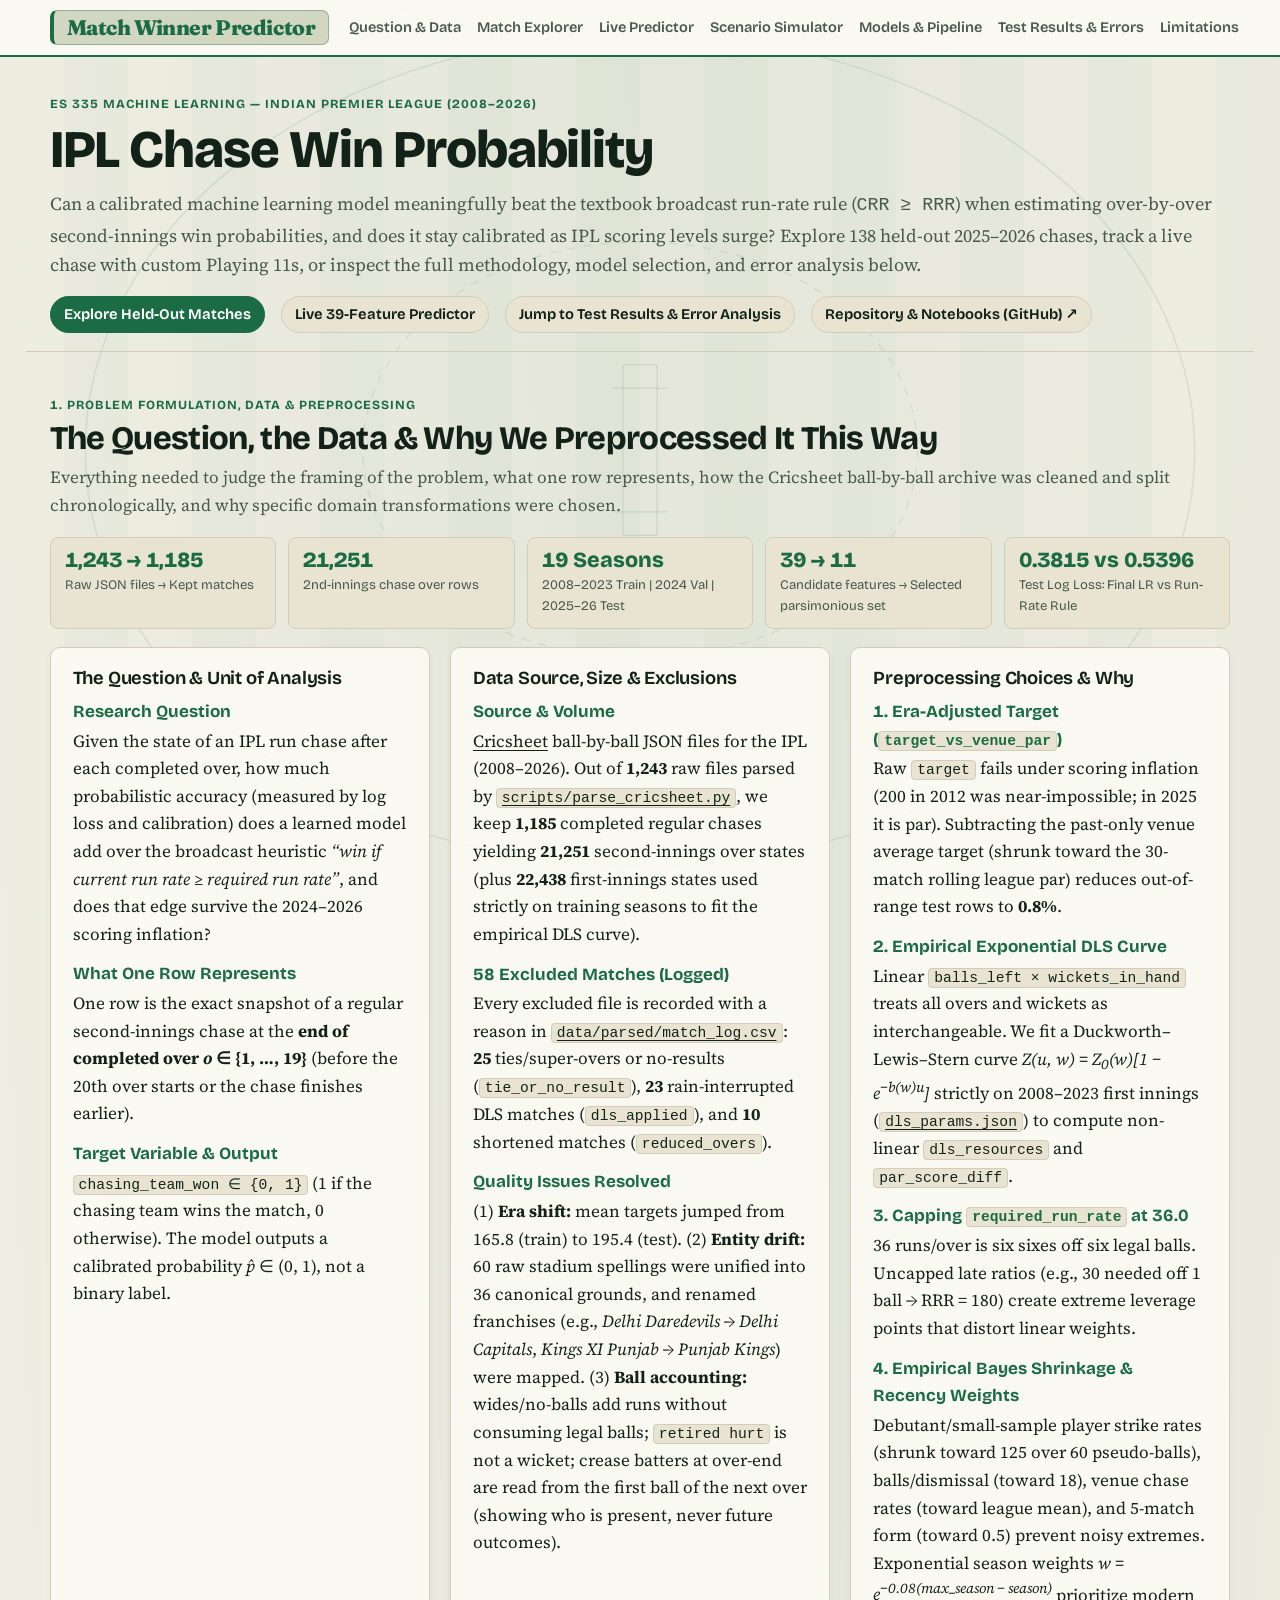
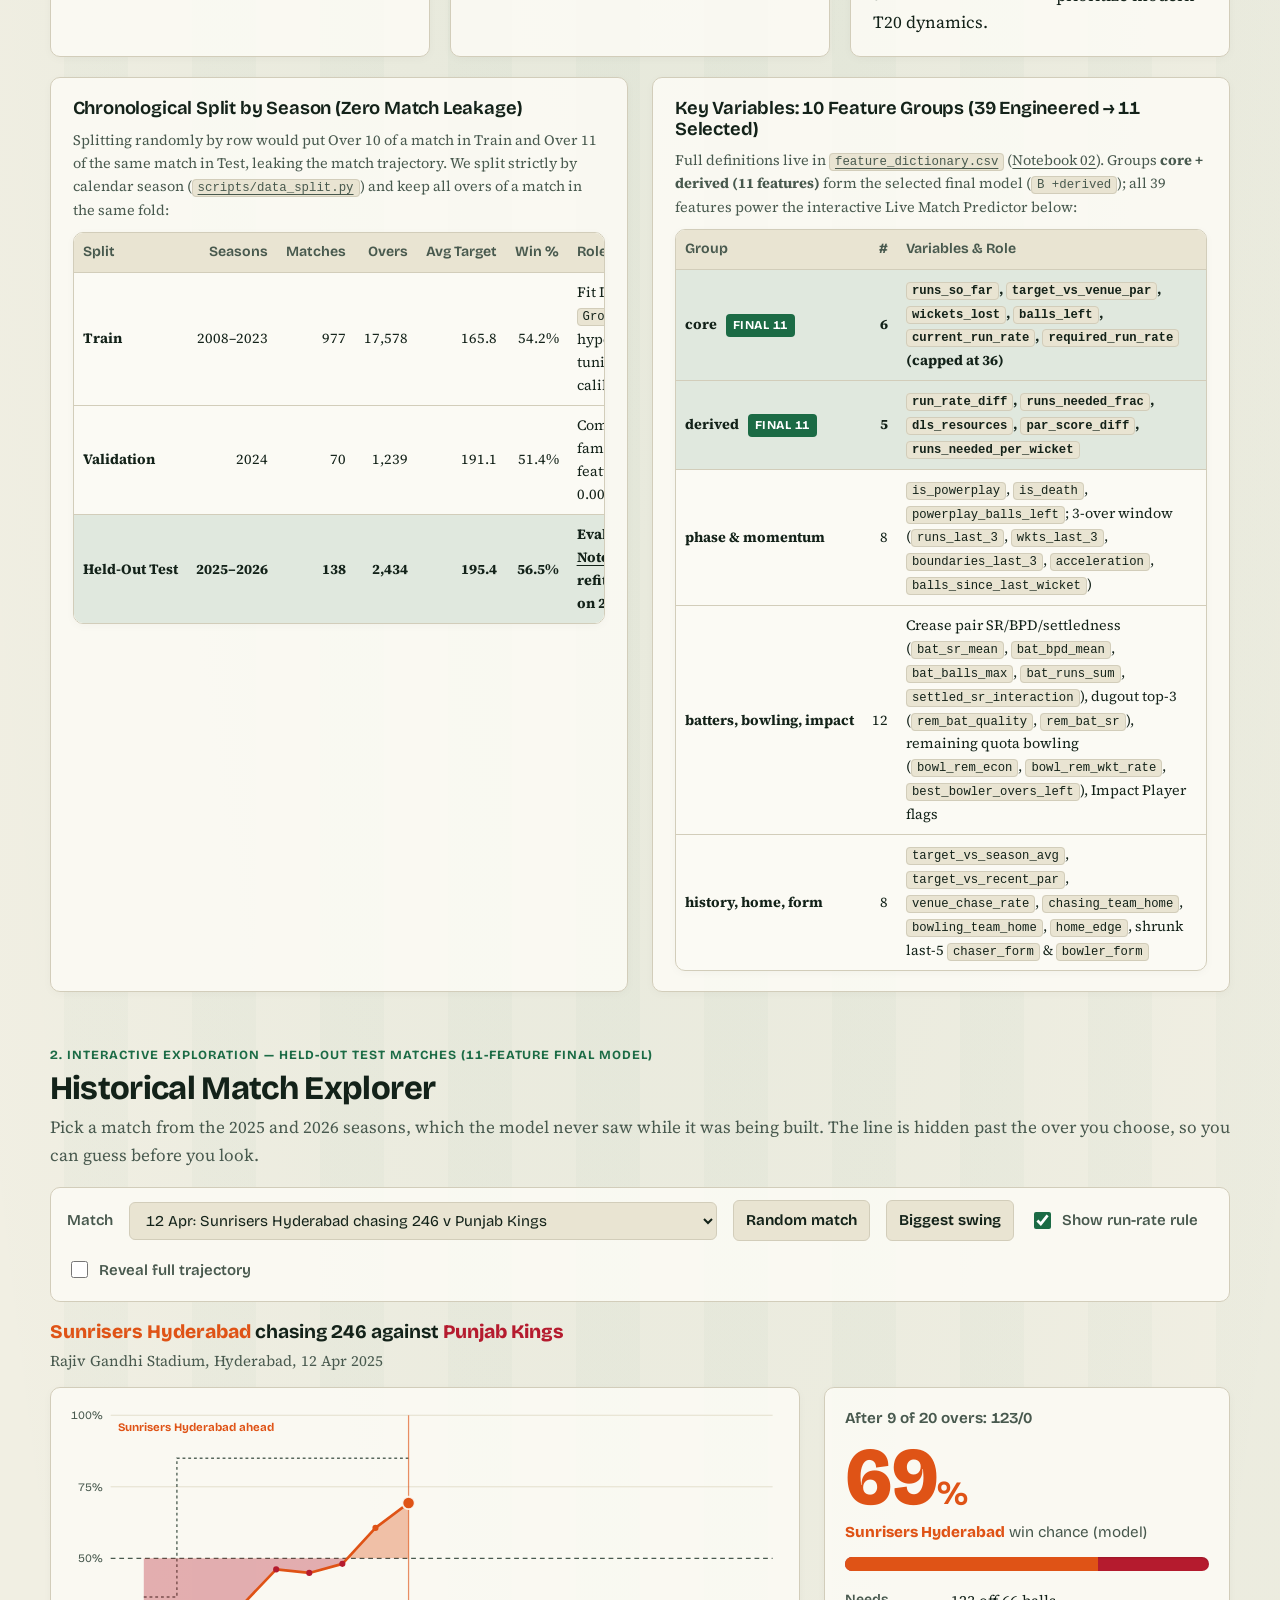
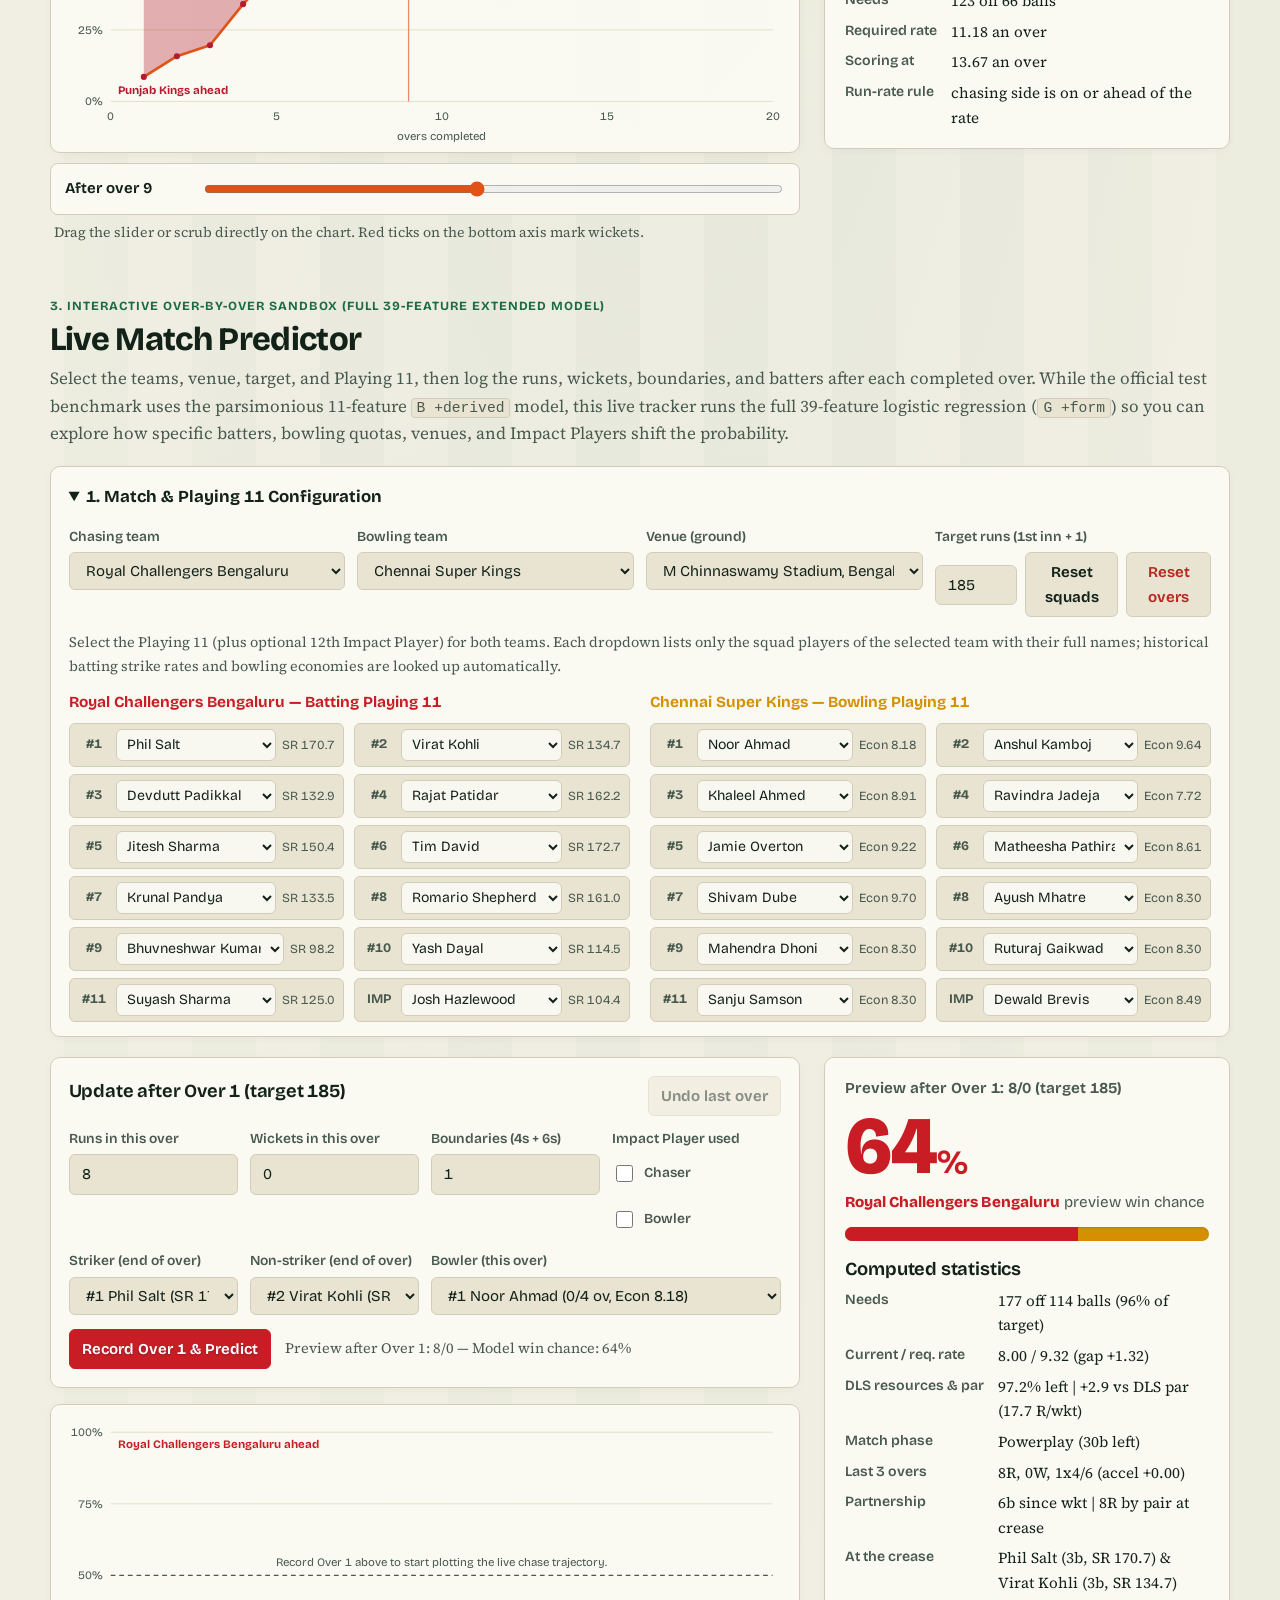
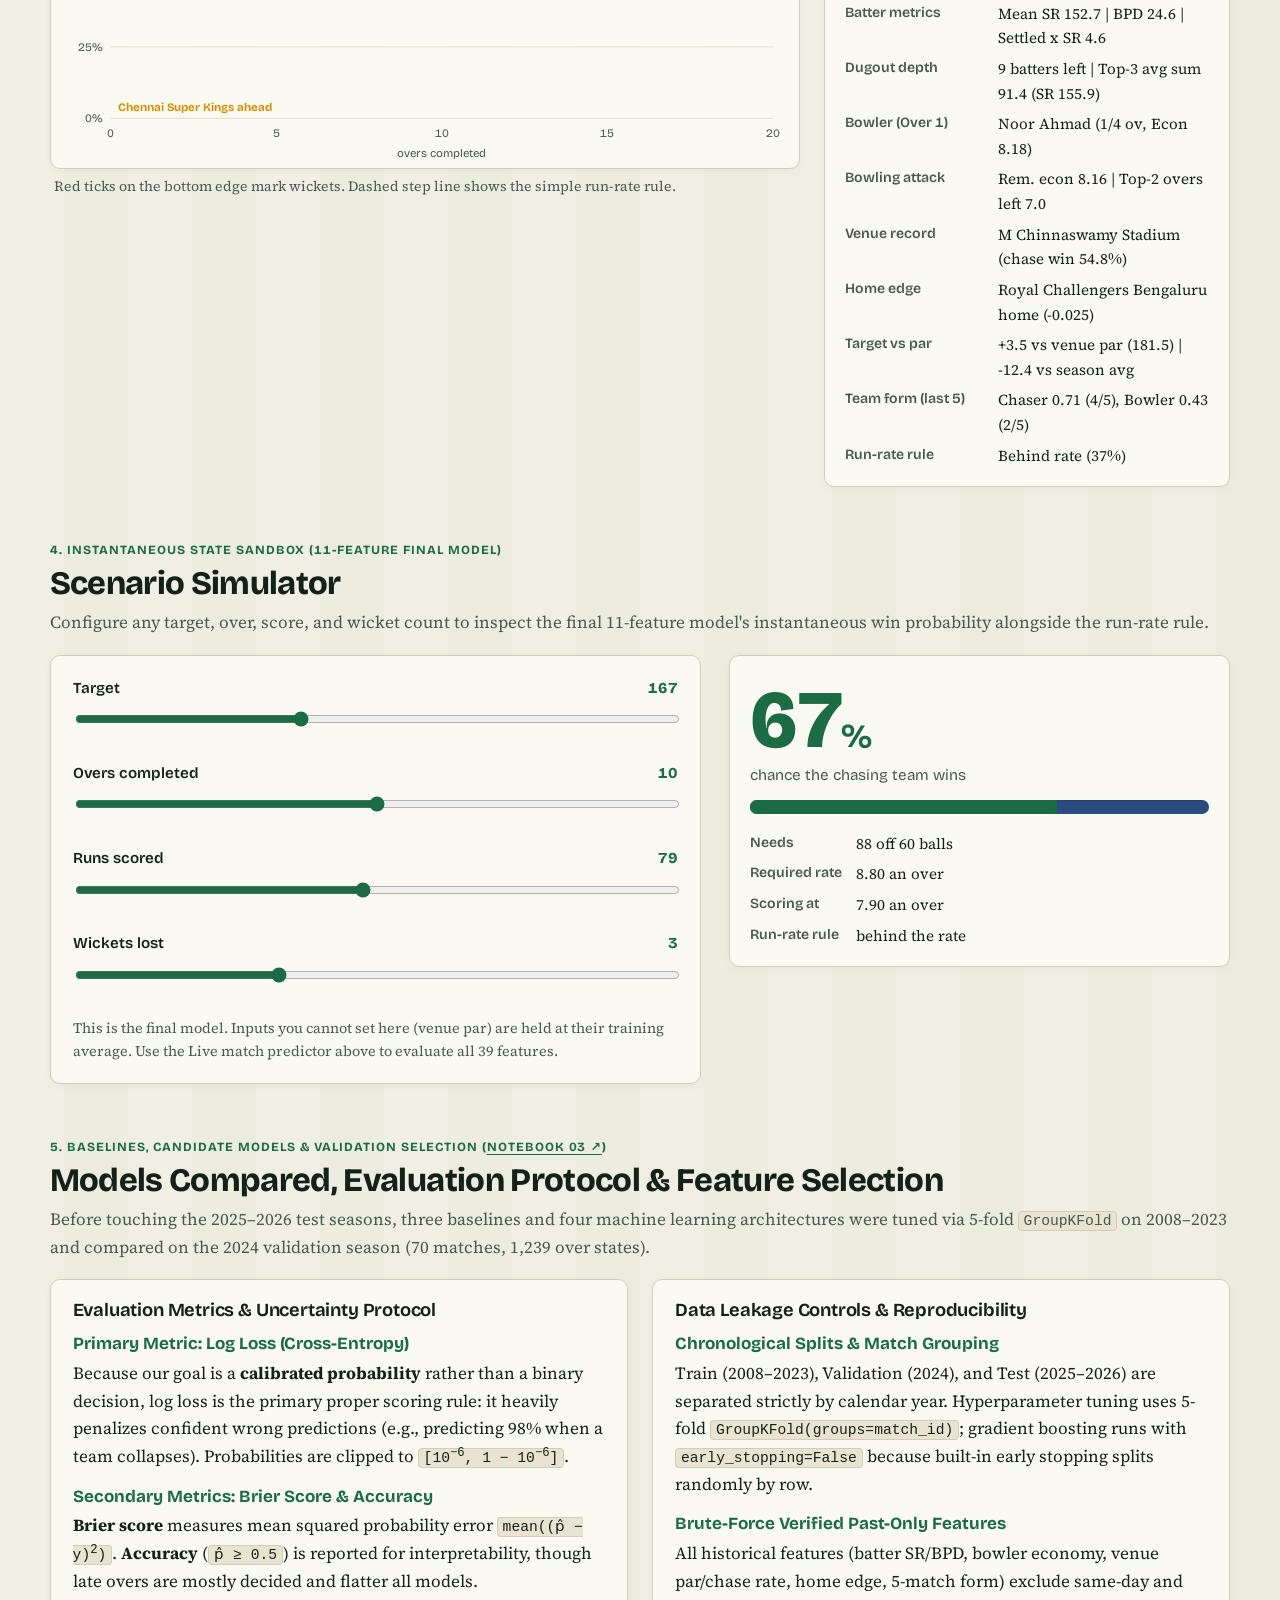
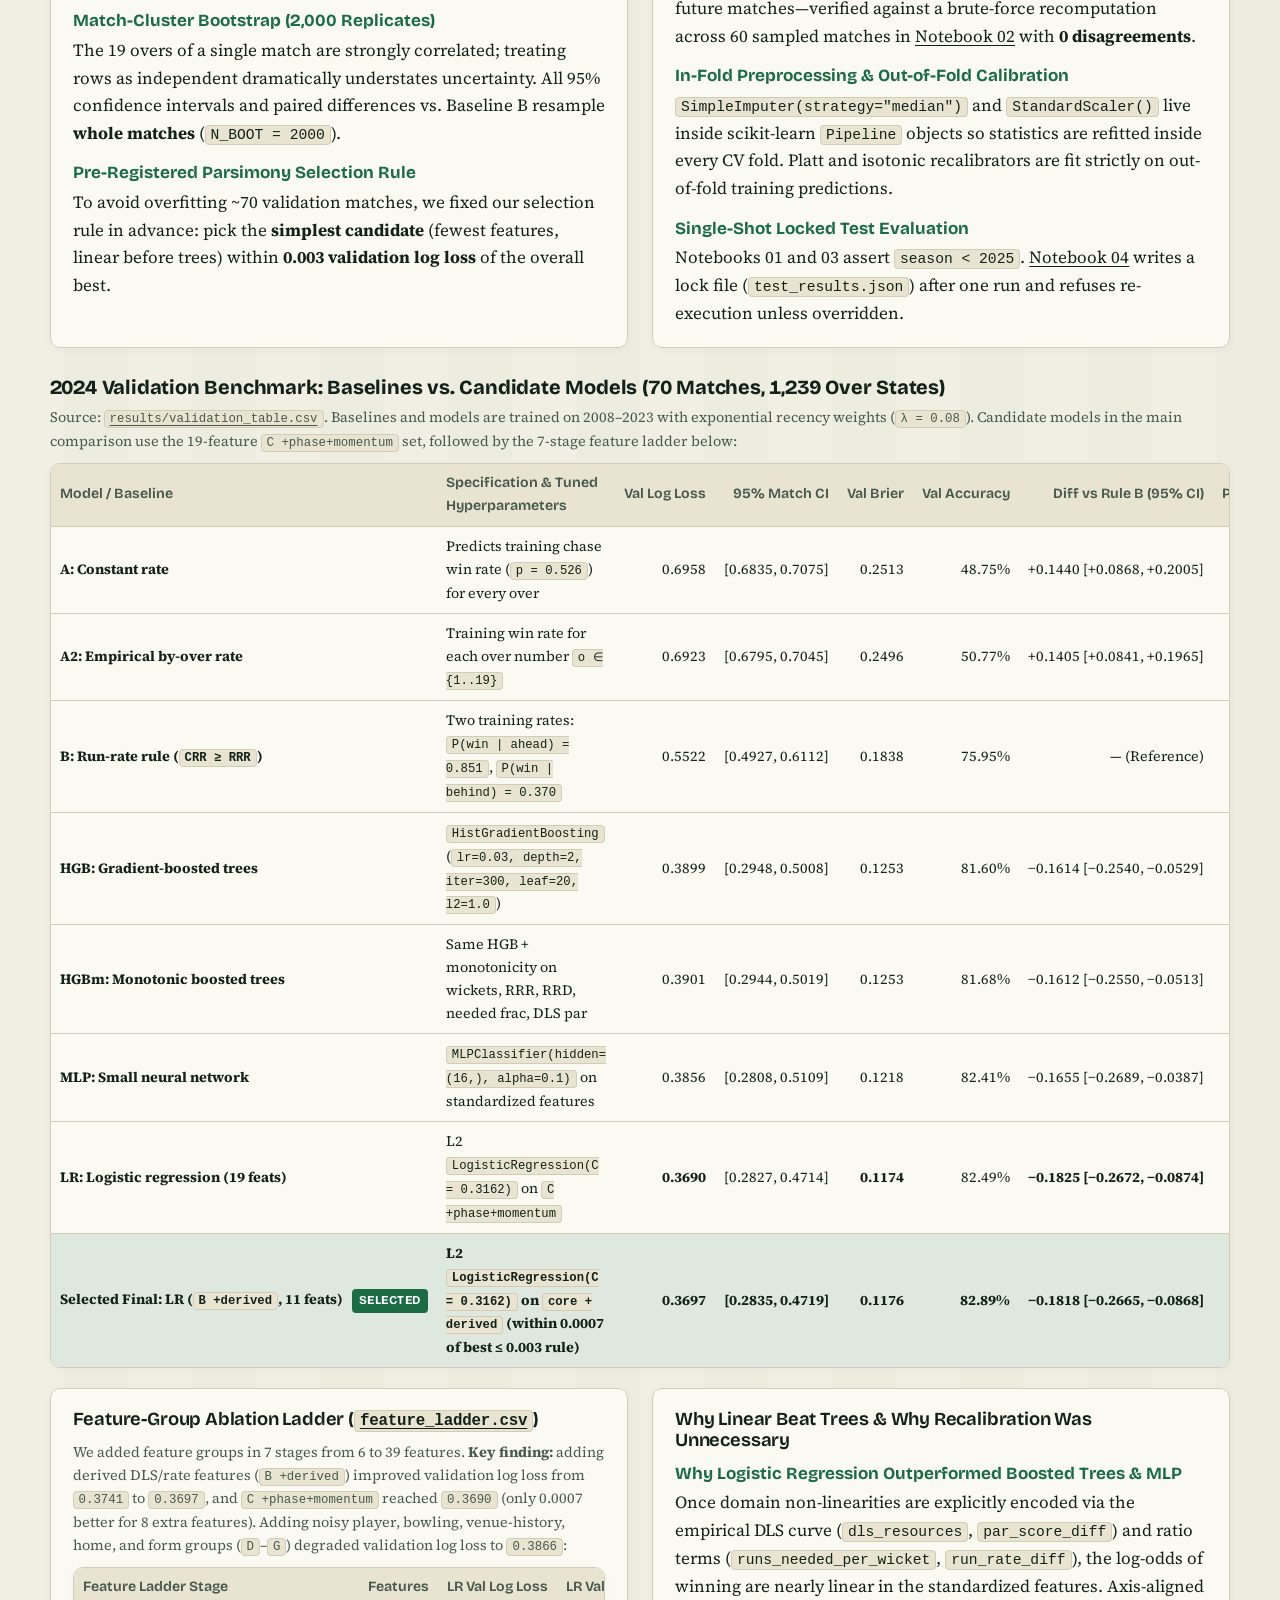
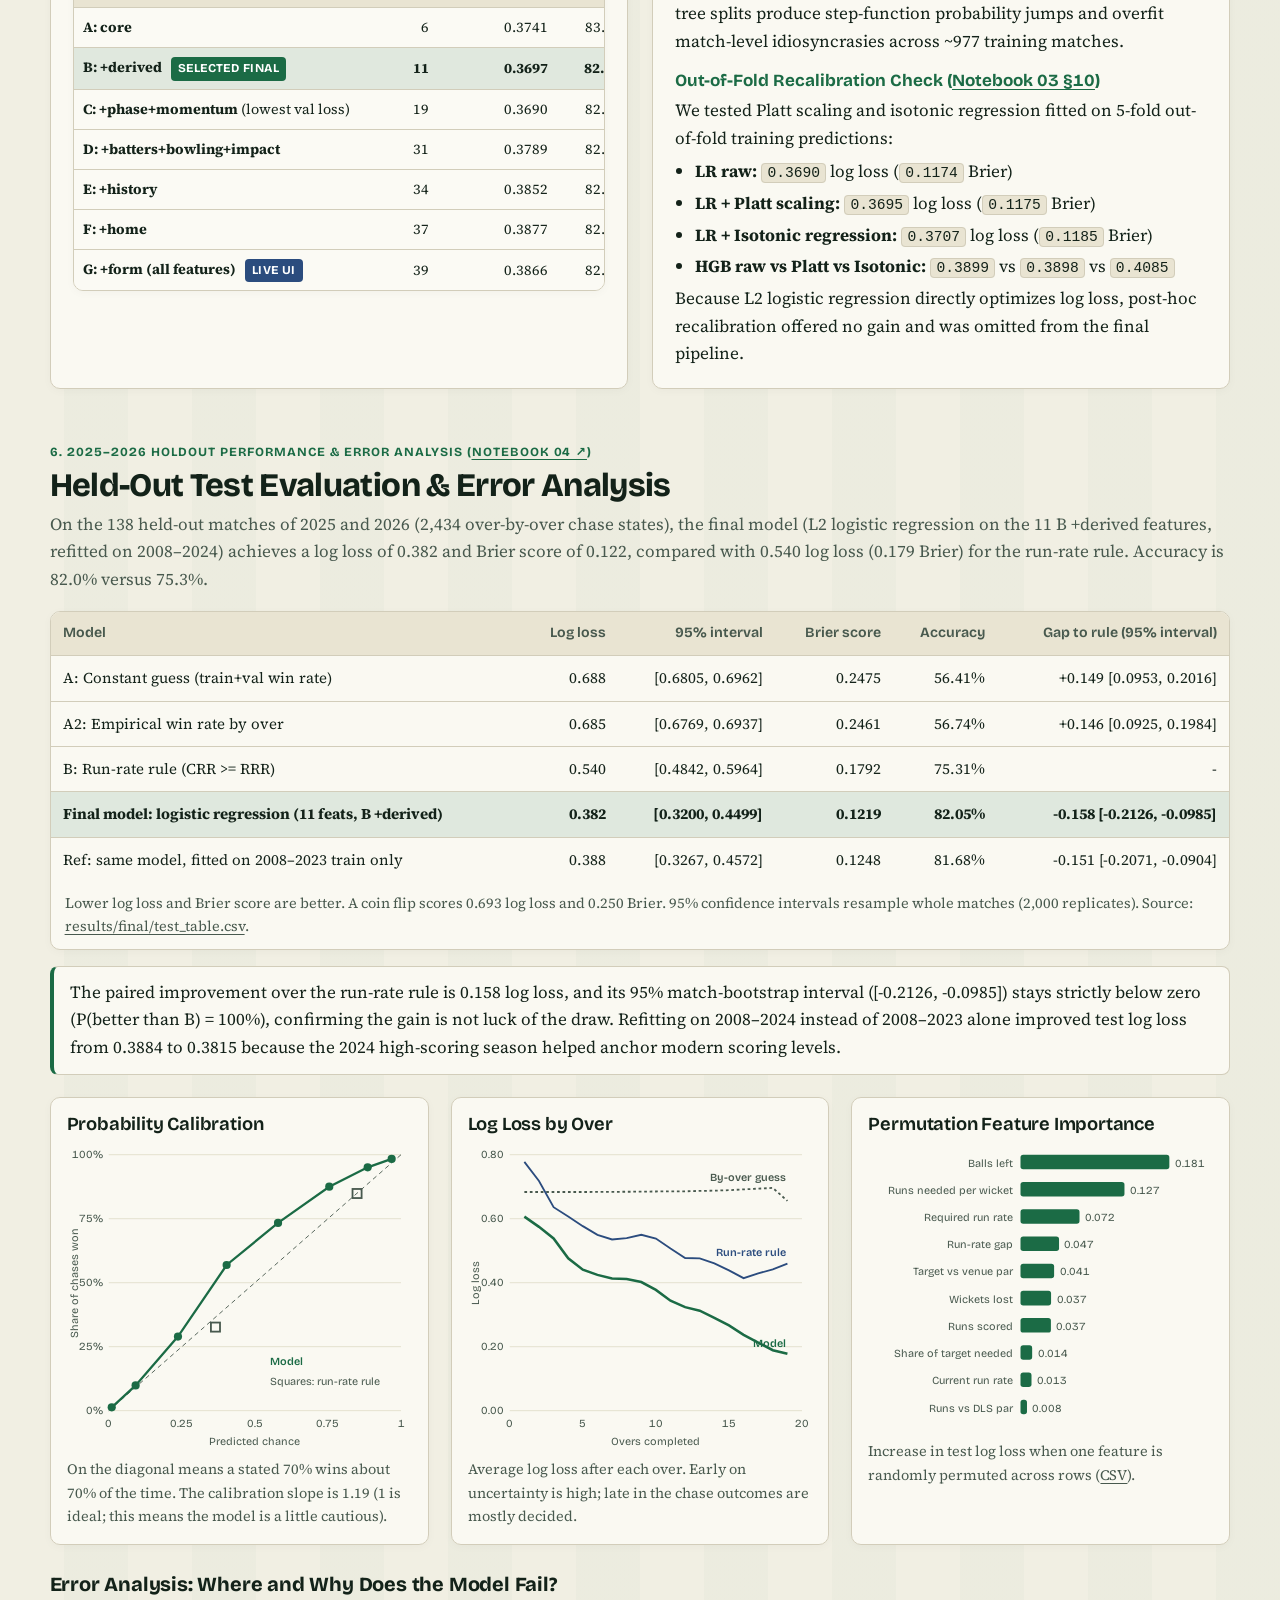
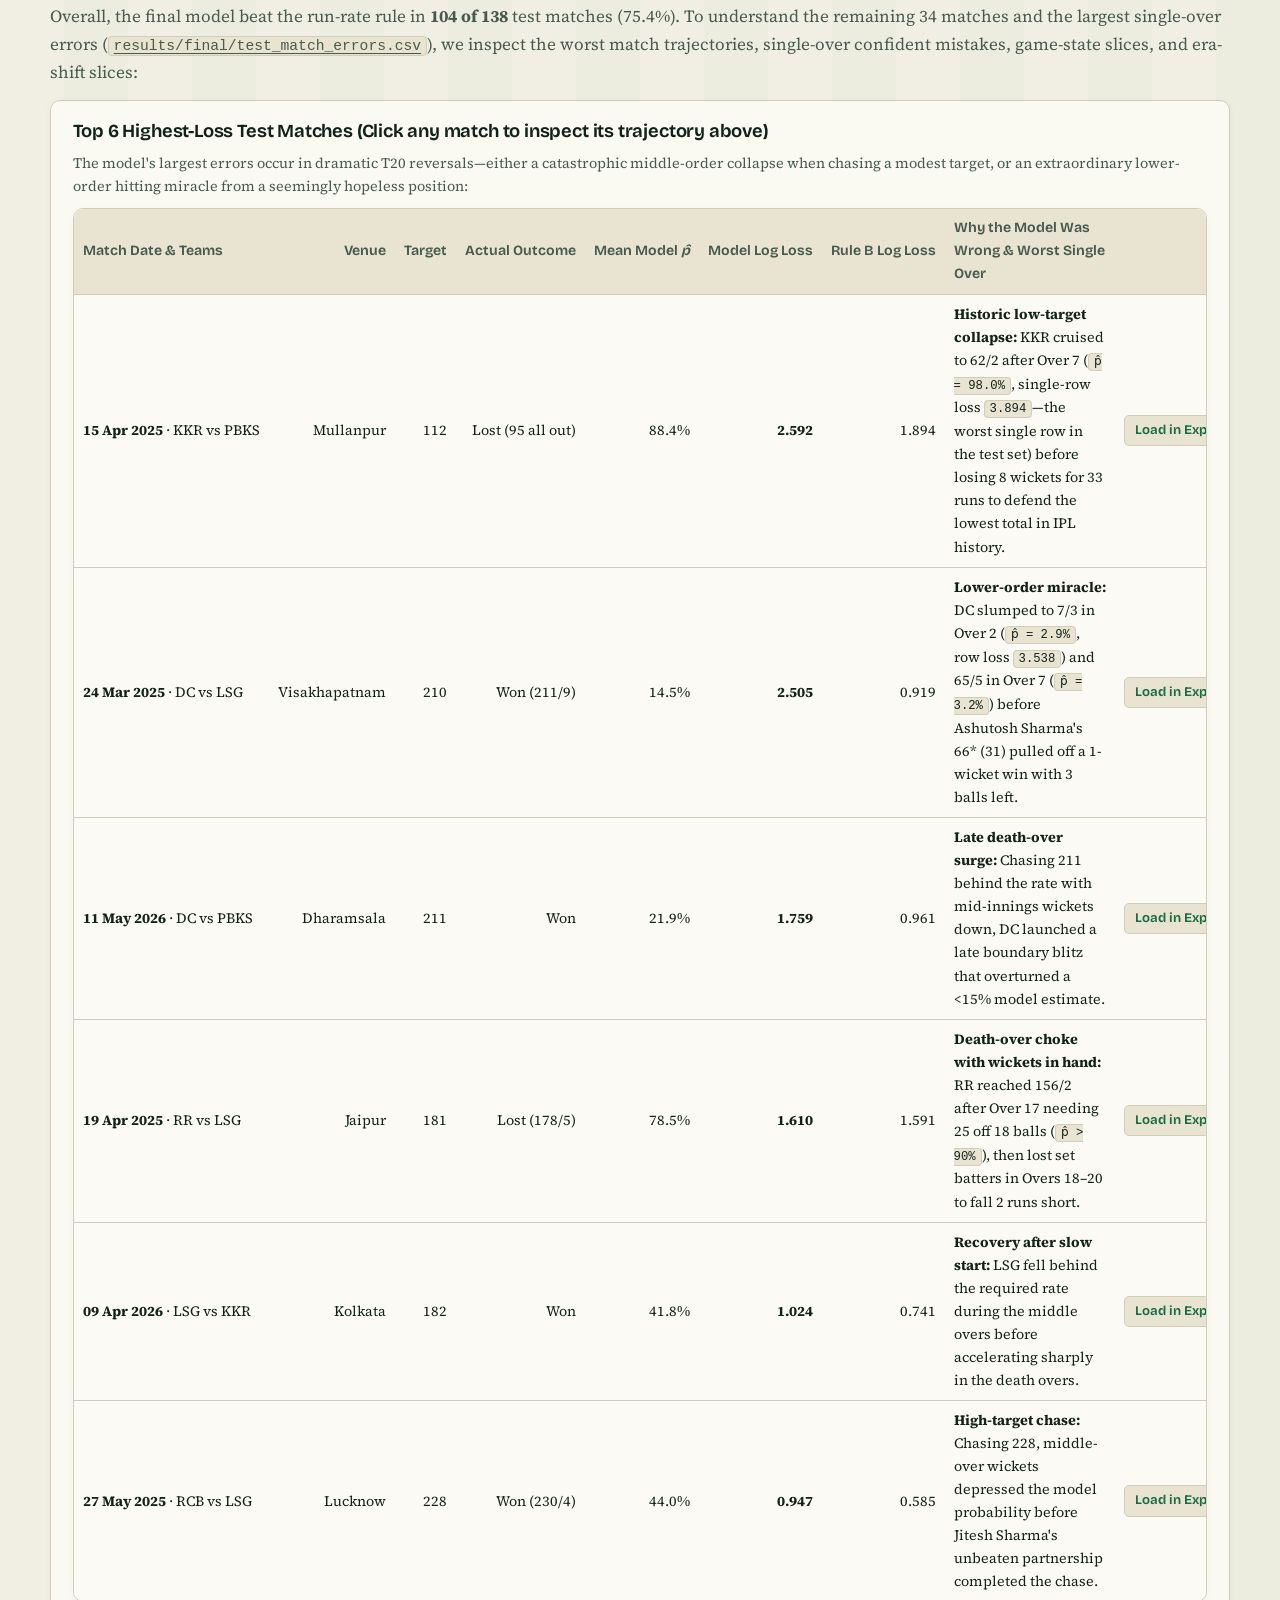
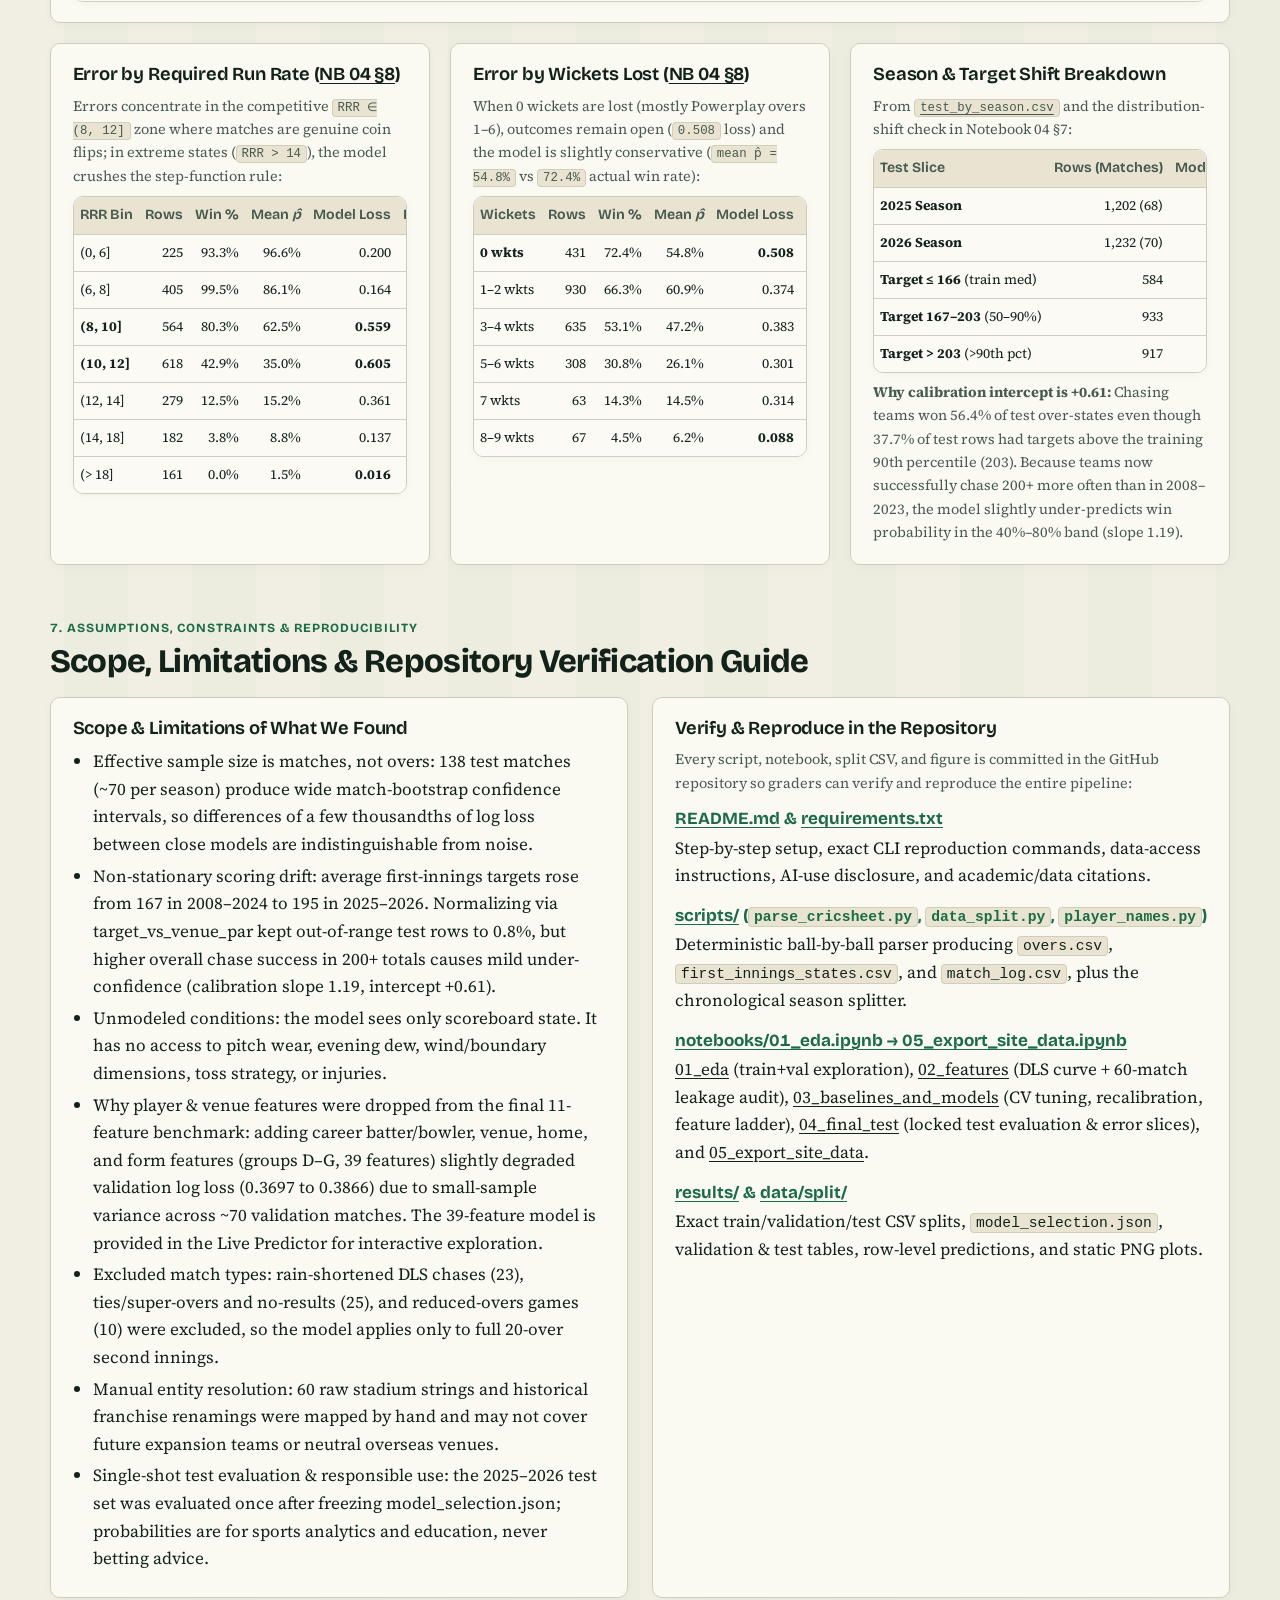
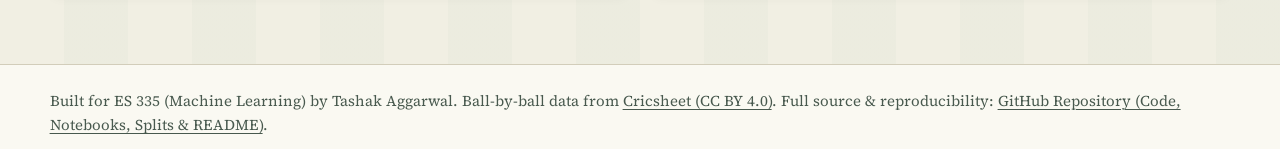
==== index.html @ ca99ac22 "updated site" ====
<!doctype html>
<html lang="en">
<head>
<meta charset="utf-8">
<meta name="viewport" content="width=device-width, initial-scale=1">
<title>IPL Chase Win Probability — Match Winner Predictor</title>
<meta name="description" content="Calibrated over-by-over second-innings win probability model for the Indian Premier League (2008–2026). Full problem formulation, data & preprocessing, model comparison, interactive explorers, test evaluation, and error analysis.">
<link rel="preconnect" href="https://fonts.googleapis.com">
<link rel="preconnect" href="https://fonts.gstatic.com" crossorigin>
<link href="https://fonts.googleapis.com/css2?family=Bricolage+Grotesque:opsz,wght@12..96,500;12..96,650;12..96,700;12..96,800&family=Fraunces:opsz,wght@9..144,700;9..144,800&family=Source+Serif+4:ital,opsz,wght@0,8..60,400;0,8..60,600;1,8..60,400&display=swap" rel="stylesheet">
<link rel="stylesheet" href="site/style.css">
</head>
<body>

<header class="bar">
  <div class="wrap">
    <div class="brand">
      <b>Match Winner Predictor</b>
    </div>
    <nav aria-label="Sections">
      <a href="#overview">Question &amp; Data</a>
      <a href="#explorer">Match Explorer</a>
      <a href="#live">Live Predictor</a>
      <a href="#whatif">Scenario Simulator</a>
      <a href="#method">Models &amp; Pipeline</a>
      <a href="#results">Test Results &amp; Errors</a>
      <a href="#limits">Limitations</a>
      <a href="https://github.com/tashakaggarwal/es335-2026" target="_blank" rel="noopener" class="icon-btn" title="View GitHub Repository" aria-label="View GitHub Repository">
        <svg viewBox="0 0 24 24" width="16" height="16" fill="currentColor" aria-hidden="true">
          <path d="M12 0.297c-6.63 0-12 5.373-12 12 0 5.303 3.438 9.8 8.205 11.385 0.6 0.113 0.82-0.258 0.82-0.577 0-0.285-0.01-1.04-0.015-2.04-3.338 0.724-4.042-1.61-4.042-1.61-0.546-1.385-1.335-1.755-1.335-1.755-1.087-0.744 0.084-0.729 0.084-0.729 1.205 0.084 1.838 1.236 1.838 1.236 1.07 1.835 2.809 1.305 3.495 0.998 0.108-0.776 0.417-1.305 0.76-1.605-2.665-0.3-5.466-1.332-5.466-5.93 0-1.31 0.465-2.38 1.235-3.22-0.135-0.303-0.54-1.523 0.105-3.176 0 0 1.005-0.322 3.3 1.23 0.96-0.267 1.98-0.399 3-0.405 1.02 0.006 2.04 0.138 3 0.405 2.28-1.552 3.285-1.23 3.285-1.23 0.645 1.653 0.24 2.873 0.12 3.176 0.765 0.84 1.23 1.91 1.23 3.22 0 4.61-2.805 5.625-5.475 5.92 0.42 0.36 0.81 1.096 0.81 2.22 0 1.606-0.015 2.896-0.015 3.286 0 0.315 0.21 0.69 0.825 0.57C20.565 22.092 24 17.592 24 12.297c0-6.627-5.373-12-12-12"/>
        </svg>
      </a>
      <button type="button" id="theme-toggle" class="theme-btn" title="Toggle Day / Night match theme" aria-label="Toggle Day / Night match theme">
        <svg class="icon-sun" viewBox="0 0 24 24" width="15" height="15" fill="none" stroke="currentColor" stroke-width="2" stroke-linecap="round" stroke-linejoin="round" aria-hidden="true">
          <circle cx="12" cy="12" r="4"></circle>
          <line x1="12" y1="2" x2="12" y2="5"></line>
          <line x1="12" y1="19" x2="12" y2="22"></line>
          <line x1="4.93" y1="4.93" x2="7.05" y2="7.05"></line>
          <line x1="16.95" y1="16.95" x2="19.07" y2="19.07"></line>
          <line x1="2" y1="12" x2="5" y2="12"></line>
          <line x1="19" y1="12" x2="22" y2="12"></line>
          <line x1="4.93" y1="19.07" x2="7.05" y2="16.95"></line>
          <line x1="16.95" y1="7.05" x2="19.07" y2="4.93"></line>
        </svg>
        <svg class="icon-moon" viewBox="0 0 24 24" width="15" height="15" fill="none" stroke="currentColor" stroke-width="2" stroke-linecap="round" stroke-linejoin="round" aria-hidden="true">
          <path d="M21 12.79A9 9 0 1 1 11.21 3 7 7 0 0 0 21 12.79z"></path>
        </svg>
      </button>
    </nav>
  </div>
</header>

<main>
<div class="wrap hero">
  <span class="kicker">ES 335 Machine Learning — Indian Premier League (2008–2026)</span>
  <h1>IPL Chase Win Probability</h1>
  <p class="lede" id="lede">Can a calibrated machine learning model meaningfully beat the textbook broadcast run-rate rule (<code>CRR &ge; RRR</code>) when estimating over-by-over second-innings win probabilities, and does it stay calibrated as IPL scoring levels surge? Explore 138 held-out 2025–2026 chases, track a live chase with custom Playing 11s, or inspect the full methodology, model selection, and error analysis below.</p>
  <div class="hero-links">
    <a class="pill-link primary-pill" href="#explorer">Explore Held-Out Matches</a>
    <a class="pill-link" href="#live">Live 39-Feature Predictor</a>
    <a class="pill-link" href="#results">Jump to Test Results &amp; Error Analysis</a>
    <a class="pill-link" href="https://github.com/tashakaggarwal/es335-2026" target="_blank" rel="noopener">Repository &amp; Notebooks (GitHub) ↗</a>
  </div>
</div>

<!-- ==================== 1. QUESTION, DATA & PREPROCESSING ==================== -->
<section id="overview" aria-labelledby="overview-h">
  <div class="wrap">
    <div class="section-head">
      <span class="kicker">1. Problem Formulation, Data &amp; Preprocessing</span>
      <h2 id="overview-h">The Question, the Data &amp; Why We Preprocessed It This Way</h2>
      <p class="intro">Everything needed to judge the framing of the problem, what one row represents, how the Cricsheet ball-by-ball archive was cleaned and split chronologically, and why specific domain transformations were chosen.</p>
    </div>

    <div class="stat-chips" aria-label="Dataset summary statistics">
      <div class="stat-chip"><div class="chip-val">1,243 &rarr; 1,185</div><div class="chip-lbl">Raw JSON files &rarr; Kept matches</div></div>
      <div class="stat-chip"><div class="chip-val">21,251</div><div class="chip-lbl">2nd-innings chase over rows</div></div>
      <div class="stat-chip"><div class="chip-val">19 Seasons</div><div class="chip-lbl">2008–2023 Train | 2024 Val | 2025–26 Test</div></div>
      <div class="stat-chip"><div class="chip-val">39 &rarr; 11</div><div class="chip-lbl">Candidate features &rarr; Selected parsimonious set</div></div>
      <div class="stat-chip"><div class="chip-val">0.3815 vs 0.5396</div><div class="chip-lbl">Test Log Loss: Final LR vs Run-Rate Rule</div></div>
    </div>

    <div class="grid-3">
      <div class="card-panel">
        <h3>The Question &amp; Unit of Analysis</h3>
        <dl class="plain">
          <dt>Research Question</dt>
          <dd>Given the state of an IPL run chase after each completed over, how much probabilistic accuracy (measured by log loss and calibration) does a learned model add over the broadcast heuristic <em>&ldquo;win if current run rate &ge; required run rate&rdquo;</em>, and does that edge survive the 2024–2026 scoring inflation?</dd>
          <dt>What One Row Represents</dt>
          <dd>One row is the exact snapshot of a regular second-innings chase at the <b>end of completed over <i>o</i> &isin; {1, &hellip;, 19}</b> (before the 20th over starts or the chase finishes earlier).</dd>
          <dt>Target Variable &amp; Output</dt>
          <dd><span class="code-tag">chasing_team_won &isin; {0, 1}</span> (1 if the chasing team wins the match, 0 otherwise). The model outputs a calibrated probability <i>p&#770;</i> &isin; (0, 1), not a binary label.</dd>
        </dl>
      </div>

      <div class="card-panel">
        <h3>Data Source, Size &amp; Exclusions</h3>
        <dl class="plain">
          <dt>Source &amp; Volume</dt>
          <dd><a href="https://cricsheet.org/" target="_blank" rel="noopener">Cricsheet</a> ball-by-ball JSON files for the IPL (2008–2026). Out of <b>1,243</b> raw files parsed by <a href="https://github.com/tashakaggarwal/es335-2026/blob/main/scripts/parse_cricsheet.py" target="_blank" rel="noopener"><span class="code-tag">scripts/parse_cricsheet.py</span></a>, we keep <b>1,185</b> completed regular chases yielding <b>21,251</b> second-innings over states (plus <b>22,438</b> first-innings states used strictly on training seasons to fit the empirical DLS curve).</dd>
          <dt>58 Excluded Matches (Logged)</dt>
          <dd>Every excluded file is recorded with a reason in <a href="https://github.com/tashakaggarwal/es335-2026/blob/main/data/parsed/match_log.csv" target="_blank" rel="noopener"><span class="code-tag">data/parsed/match_log.csv</span></a>: <b>25</b> ties/super-overs or no-results (<span class="code-tag">tie_or_no_result</span>), <b>23</b> rain-interrupted DLS matches (<span class="code-tag">dls_applied</span>), and <b>10</b> shortened matches (<span class="code-tag">reduced_overs</span>).</dd>
          <dt>Quality Issues Resolved</dt>
          <dd>(1) <b>Era shift:</b> mean targets jumped from 165.8 (train) to 195.4 (test). (2) <b>Entity drift:</b> 60 raw stadium spellings were unified into 36 canonical grounds, and renamed franchises (e.g., <em>Delhi Daredevils &rarr; Delhi Capitals</em>, <em>Kings XI Punjab &rarr; Punjab Kings</em>) were mapped. (3) <b>Ball accounting:</b> wides/no-balls add runs without consuming legal balls; <span class="code-tag">retired hurt</span> is not a wicket; crease batters at over-end are read from the first ball of the next over (showing who is present, never future outcomes).</dd>
        </dl>
      </div>

      <div class="card-panel">
        <h3>Preprocessing Choices &amp; Why</h3>
        <dl class="plain">
          <dt>1. Era-Adjusted Target (<span class="code-tag">target_vs_venue_par</span>)</dt>
          <dd>Raw <span class="code-tag">target</span> fails under scoring inflation (200 in 2012 was near-impossible; in 2025 it is par). Subtracting the past-only venue average target (shrunk toward the 30-match rolling league par) reduces out-of-range test rows to <b>0.8%</b>.</dd>
          <dt>2. Empirical Exponential DLS Curve</dt>
          <dd>Linear <span class="code-tag">balls_left &times; wickets_in_hand</span> treats all overs and wickets as interchangeable. We fit a Duckworth–Lewis–Stern curve <i>Z(u, w) = Z<sub>0</sub>(w)[1 &minus; e<sup>&minus;b(w)u</sup>]</i> strictly on 2008–2023 first innings (<a href="https://github.com/tashakaggarwal/es335-2026/blob/main/data/features/dls_params.json" target="_blank" rel="noopener"><span class="code-tag">dls_params.json</span></a>) to compute non-linear <span class="code-tag">dls_resources</span> and <span class="code-tag">par_score_diff</span>.</dd>
          <dt>3. Capping <span class="code-tag">required_run_rate</span> at 36.0</dt>
          <dd>36 runs/over is six sixes off six legal balls. Uncapped late ratios (e.g., 30 needed off 1 ball &rarr; RRR = 180) create extreme leverage points that distort linear weights.</dd>
          <dt>4. Empirical Bayes Shrinkage &amp; Recency Weights</dt>
          <dd>Debutant/small-sample player strike rates (shrunk toward 125 over 60 pseudo-balls), balls/dismissal (toward 18), venue chase rates (toward league mean), and 5-match form (toward 0.5) prevent noisy extremes. Exponential season weights <i>w = e<sup>&minus;0.08(max_season &minus; season)</sup></i> prioritize modern T20 dynamics.</dd>
        </dl>
      </div>
    </div>

    <div class="method-grid" style="margin-top:20px">
      <div class="card-panel">
        <h3>Chronological Split by Season (Zero Match Leakage)</h3>
        <p class="note" style="margin-bottom:10px">Splitting randomly by row would put Over 10 of a match in Train and Over 11 of the same match in Test, leaking the match trajectory. We split strictly by calendar season (<a href="https://github.com/tashakaggarwal/es335-2026/blob/main/scripts/data_split.py" target="_blank" rel="noopener"><span class="code-tag">scripts/data_split.py</span></a>) and keep all overs of a match in the same fold:</p>
        <div class="table-scroll">
          <table class="compact-table">
            <thead>
              <tr>
                <th scope="col">Split</th>
                <th scope="col">Seasons</th>
                <th scope="col">Matches</th>
                <th scope="col">Overs</th>
                <th scope="col">Avg Target</th>
                <th scope="col">Win %</th>
                <th scope="col" class="wrap-cell">Role in Pipeline</th>
              </tr>
            </thead>
            <tbody>
              <tr>
                <td><b>Train</b></td>
                <td>2008–2023</td>
                <td>977</td>
                <td>17,578</td>
                <td>165.8</td>
                <td>54.2%</td>
                <td class="wrap-cell">Fit DLS curve, 5-fold <span class="code-tag">GroupKFold</span> hyperparameter tuning, OOF calibration</td>
              </tr>
              <tr>
                <td><b>Validation</b></td>
                <td>2024</td>
                <td>70</td>
                <td>1,239</td>
                <td>191.1</td>
                <td>51.4%</td>
                <td class="wrap-cell">Compare model families &amp; 7-step feature ladder; apply 0.003 selection rule</td>
              </tr>
              <tr class="final">
                <td><b>Held-Out Test</b></td>
                <td>2025–2026</td>
                <td>138</td>
                <td>2,434</td>
                <td>195.4</td>
                <td>56.5%</td>
                <td class="wrap-cell">Evaluated <b>once</b> in <a href="https://github.com/tashakaggarwal/es335-2026/blob/main/notebooks/04_final_test.ipynb" target="_blank" rel="noopener">Notebook 04</a> after refitting chosen spec on 2008–2024</td>
              </tr>
            </tbody>
          </table>
        </div>
      </div>

      <div class="card-panel">
        <h3>Key Variables: 10 Feature Groups (39 Engineered &rarr; 11 Selected)</h3>
        <p class="note" style="margin-bottom:10px">Full definitions live in <a href="https://github.com/tashakaggarwal/es335-2026/blob/main/data/features/feature_dictionary.csv" target="_blank" rel="noopener"><span class="code-tag">feature_dictionary.csv</span></a> (<a href="https://github.com/tashakaggarwal/es335-2026/blob/main/notebooks/02_features.ipynb" target="_blank" rel="noopener">Notebook 02</a>). Groups <b>core + derived (11 features)</b> form the selected final model (<span class="code-tag">B +derived</span>); all 39 features power the interactive Live Match Predictor below:</p>
        <div class="table-scroll">
          <table class="compact-table">
            <thead>
              <tr>
                <th scope="col">Group</th>
                <th scope="col">#</th>
                <th scope="col" class="wrap-cell">Variables &amp; Role</th>
              </tr>
            </thead>
            <tbody>
              <tr class="final">
                <td><b>core</b> <span class="badge-selected">Final 11</span></td>
                <td>6</td>
                <td class="wrap-cell"><span class="code-tag">runs_so_far</span>, <span class="code-tag">target_vs_venue_par</span>, <span class="code-tag">wickets_lost</span>, <span class="code-tag">balls_left</span>, <span class="code-tag">current_run_rate</span>, <span class="code-tag">required_run_rate</span> (capped at 36)</td>
              </tr>
              <tr class="final">
                <td><b>derived</b> <span class="badge-selected">Final 11</span></td>
                <td>5</td>
                <td class="wrap-cell"><span class="code-tag">run_rate_diff</span>, <span class="code-tag">runs_needed_frac</span>, <span class="code-tag">dls_resources</span>, <span class="code-tag">par_score_diff</span>, <span class="code-tag">runs_needed_per_wicket</span></td>
              </tr>
              <tr>
                <td><b>phase &amp; momentum</b></td>
                <td>8</td>
                <td class="wrap-cell"><span class="code-tag">is_powerplay</span>, <span class="code-tag">is_death</span>, <span class="code-tag">powerplay_balls_left</span>; 3-over window (<span class="code-tag">runs_last_3</span>, <span class="code-tag">wkts_last_3</span>, <span class="code-tag">boundaries_last_3</span>, <span class="code-tag">acceleration</span>, <span class="code-tag">balls_since_last_wicket</span>)</td>
              </tr>
              <tr>
                <td><b>batters, bowling, impact</b></td>
                <td>12</td>
                <td class="wrap-cell">Crease pair SR/BPD/settledness (<span class="code-tag">bat_sr_mean</span>, <span class="code-tag">bat_bpd_mean</span>, <span class="code-tag">bat_balls_max</span>, <span class="code-tag">bat_runs_sum</span>, <span class="code-tag">settled_sr_interaction</span>), dugout top-3 (<span class="code-tag">rem_bat_quality</span>, <span class="code-tag">rem_bat_sr</span>), remaining quota bowling (<span class="code-tag">bowl_rem_econ</span>, <span class="code-tag">bowl_rem_wkt_rate</span>, <span class="code-tag">best_bowler_overs_left</span>), Impact Player flags</td>
              </tr>
              <tr>
                <td><b>history, home, form</b></td>
                <td>8</td>
                <td class="wrap-cell"><span class="code-tag">target_vs_season_avg</span>, <span class="code-tag">target_vs_recent_par</span>, <span class="code-tag">venue_chase_rate</span>, <span class="code-tag">chasing_team_home</span>, <span class="code-tag">bowling_team_home</span>, <span class="code-tag">home_edge</span>, shrunk last-5 <span class="code-tag">chaser_form</span> &amp; <span class="code-tag">bowler_form</span></td>
              </tr>
            </tbody>
          </table>
        </div>
      </div>
    </div>
  </div>
</section>

<!-- ==================== 2. HISTORICAL MATCH EXPLORER ==================== -->
<section id="explorer" aria-labelledby="explorer-h">
  <div class="wrap">
    <div class="section-head">
      <span class="kicker">2. Interactive Exploration — Held-Out Test Matches (11-Feature Final Model)</span>
      <h2 id="explorer-h">Historical Match Explorer</h2>
      <p class="intro" id="explorer-intro">Pick a match from the 2025 and 2026 seasons, which the model never saw while it was being built. The line is hidden past the over you choose, so you can guess before you look.</p>
    </div>
    <div id="app-error" class="err" hidden></div>
    <div class="explorer" id="explorer-box">
      <div class="controls">
        <label for="match-select">Match</label>
        <select id="match-select"></select>
        <button type="button" id="btn-random">Random match</button>
        <button type="button" id="btn-swing">Biggest swing</button>
        <label class="check"><input type="checkbox" id="chk-rule" checked> Show run-rate rule</label>
        <label class="check"><input type="checkbox" id="chk-reveal"> Reveal full trajectory</label>
      </div>
      <div class="match-title" id="match-title"></div>
      <div class="match-sub" id="match-sub"></div>
      <div class="stage">
        <div>
          <div class="chart-box"><svg id="worm" role="img" aria-label="Win probability by over" viewBox="0 0 760 360"></svg></div>
          <div class="slider-row">
            <span id="slider-label">After over 1</span>
            <input type="range" id="over-slider" min="1" max="19" value="1" aria-label="Overs completed">
          </div>
          <p class="hint">Drag the slider or scrub directly on the chart. Red ticks on the bottom axis mark wickets.</p>
        </div>
        <div class="state" aria-live="polite" id="state"></div>
      </div>
    </div>
  </div>
</section>

<!-- ==================== 3. LIVE MATCH PREDICTOR ==================== -->
<section id="live" aria-labelledby="live-h">
  <div class="wrap">
    <div class="section-head">
      <span class="kicker">3. Interactive Over-by-Over Sandbox (Full 39-Feature Extended Model)</span>
      <h2 id="live-h">Live Match Predictor</h2>
      <p class="intro">Select the teams, venue, target, and Playing 11, then log the runs, wickets, boundaries, and batters after each completed over. While the official test benchmark uses the parsimonious 11-feature <span class="code-tag">B +derived</span> model, this live tracker runs the full 39-feature logistic regression (<span class="code-tag">G +form</span>) so you can explore how specific batters, bowling quotas, venues, and Impact Players shift the probability.</p>
    </div>

    <details class="live-setup" id="live-setup-box" open>
      <summary>1. Match &amp; Playing 11 Configuration</summary>
      <div class="setup-body">
        <div class="live-form-grid" style="margin-bottom:14px">
          <div class="form-item">
            <label for="live-chaser">Chasing team</label>
            <select id="live-chaser"></select>
          </div>
          <div class="form-item">
            <label for="live-bowler">Bowling team</label>
            <select id="live-bowler"></select>
          </div>
          <div class="form-item">
            <label for="live-venue">Venue (ground)</label>
            <select id="live-venue"></select>
          </div>
          <div class="form-item">
            <label for="live-target">Target runs (1st inn + 1)</label>
            <div class="bat-row">
              <input type="number" id="live-target" min="50" max="320" value="185" style="width:96px">
              <button type="button" id="btn-load-xi">Reset squads</button>
              <button type="button" id="btn-reset-live" class="btn-danger">Reset overs</button>
            </div>
          </div>
        </div>
        <p class="note">Select the Playing 11 (plus optional 12th Impact Player) for both teams. Each dropdown lists only the squad players of the selected team with their full names; historical batting strike rates and bowling economies are looked up automatically.</p>
        <div class="squads-split">
          <div>
            <h4 class="squad-heading" id="xi-chaser-label">Chasing Team Playing 11</h4>
            <div class="xi-grid" id="live-xi-grid"></div>
          </div>
          <div>
            <h4 class="squad-heading" id="xi-bowler-label">Bowling Team Playing 11</h4>
            <div class="xi-grid" id="live-bowl-xi-grid"></div>
          </div>
        </div>
      </div>
    </details>

    <div class="stage live-stage">
      <div>
        <div class="live-entry-card">
          <div class="live-entry-head">
            <h3 id="live-over-title">Update after Over 1</h3>
            <div class="live-entry-actions">
              <button type="button" id="btn-undo-over" disabled>Undo last over</button>
            </div>
          </div>
          <div class="live-form-grid" id="live-form-grid">
            <div class="form-item">
              <label for="lo-runs">Runs in this over</label>
              <input type="number" id="lo-runs" min="0" max="45" value="8">
            </div>
            <div class="form-item">
              <label for="lo-wkts">Wickets in this over</label>
              <input type="number" id="lo-wkts" min="0" max="6" value="0">
            </div>
            <div class="form-item">
              <label for="lo-bounds">Boundaries (4s + 6s)</label>
              <input type="number" id="lo-bounds" min="0" max="7" value="1">
            </div>
            <div class="form-item">
              <label>Impact Player used</label>
              <div class="impact-row">
                <label class="check"><input type="checkbox" id="lo-imp-chase"> Chaser</label>
                <label class="check"><input type="checkbox" id="lo-imp-bowl"> Bowler</label>
              </div>
            </div>
            <div class="form-item">
              <label for="lo-bat1">Striker (end of over)</label>
              <select id="lo-bat1"></select>
            </div>
            <div class="form-item">
              <label for="lo-bat2">Non-striker (end of over)</label>
              <select id="lo-bat2"></select>
            </div>
            <div class="form-item span-2">
              <label for="lo-bowler">Bowler (this over)</label>
              <select id="lo-bowler"></select>
            </div>
          </div>
          <div class="live-submit-row">
            <button type="button" id="btn-add-over" class="btn-primary">Record Over 1 &amp; Predict</button>
            <span class="note" id="live-form-hint"></span>
          </div>
        </div>

        <div class="chart-box" style="margin-top:16px">
          <svg id="live-worm" role="img" aria-label="Live match win probability by over" viewBox="0 0 760 360"></svg>
        </div>
        <p class="hint">Red ticks on the bottom edge mark wickets. Dashed step line shows the simple run-rate rule.</p>
      </div>

      <div class="state" aria-live="polite" id="live-state"></div>
    </div>

    <div class="table-scroll" id="live-log-wrap" style="margin-top:18px" hidden>
      <table id="live-log-table">
        <thead>
          <tr>
            <th scope="col">Over</th>
            <th scope="col">Bowler</th>
            <th scope="col">This over</th>
            <th scope="col">Score</th>
            <th scope="col">Batters at crease</th>
            <th scope="col">Last 3 overs</th>
            <th scope="col">Required rate</th>
            <th scope="col">Run-rate rule</th>
            <th scope="col">Model win chance</th>
          </tr>
        </thead>
        <tbody id="live-log-body"></tbody>
      </table>
    </div>
  </div>
</section>

<!-- ==================== 4. SCENARIO SIMULATOR ==================== -->
<section id="whatif" aria-labelledby="whatif-h">
  <div class="wrap">
    <div class="section-head">
      <span class="kicker">4. Instantaneous State Sandbox (11-Feature Final Model)</span>
      <h2 id="whatif-h">Scenario Simulator</h2>
      <p class="intro">Configure any target, over, score, and wicket count to inspect the final 11-feature model's instantaneous win probability alongside the run-rate rule.</p>
    </div>
    <div class="whatif">
      <div class="card-panel" id="wi-controls">
        <div class="field"><div class="row"><label for="wi-target">Target</label><output id="o-target"></output></div><input type="range" id="wi-target"></div>
        <div class="field"><div class="row"><label for="wi-over">Overs completed</label><output id="o-over"></output></div><input type="range" id="wi-over" min="1" max="19" value="10"></div>
        <div class="field"><div class="row"><label for="wi-runs">Runs scored</label><output id="o-runs"></output></div><input type="range" id="wi-runs"></div>
        <div class="field"><div class="row"><label for="wi-wkts">Wickets lost</label><output id="o-wkts"></output></div><input type="range" id="wi-wkts" min="0" max="9" value="3"></div>
        <p class="note" id="wi-note"></p>
      </div>
      <div class="state" aria-live="polite" id="wi-out"></div>
    </div>
  </div>
</section>

<!-- ==================== 5. MODELS COMPARED, VALIDATION & PIPELINE ==================== -->
<section id="method" aria-labelledby="method-h">
  <div class="wrap">
    <div class="section-head">
      <span class="kicker">5. Baselines, Candidate Models &amp; Validation Selection (<a href="https://github.com/tashakaggarwal/es335-2026/blob/main/notebooks/03_baselines_and_models.ipynb" target="_blank" rel="noopener">Notebook 03 ↗</a>)</span>
      <h2 id="method-h">Models Compared, Evaluation Protocol &amp; Feature Selection</h2>
      <p class="intro">Before touching the 2025–2026 test seasons, three baselines and four machine learning architectures were tuned via 5-fold <span class="code-tag">GroupKFold</span> on 2008–2023 and compared on the 2024 validation season (70 matches, 1,239 over states).</p>
    </div>

    <div class="method-grid">
      <div class="card-panel">
        <h3>Evaluation Metrics &amp; Uncertainty Protocol</h3>
        <dl class="plain">
          <dt>Primary Metric: Log Loss (Cross-Entropy)</dt>
          <dd>Because our goal is a <b>calibrated probability</b> rather than a binary decision, log loss is the primary proper scoring rule: it heavily penalizes confident wrong predictions (e.g., predicting 98% when a team collapses). Probabilities are clipped to <span class="code-tag">[10<sup>&minus;6</sup>, 1 &minus; 10<sup>&minus;6</sup>]</span>.</dd>
          <dt>Secondary Metrics: Brier Score &amp; Accuracy</dt>
          <dd><b>Brier score</b> measures mean squared probability error <span class="code-tag">mean((p&#770; &minus; y)<sup>2</sup>)</span>. <b>Accuracy</b> (<span class="code-tag">p&#770; &ge; 0.5</span>) is reported for interpretability, though late overs are mostly decided and flatter all models.</dd>
          <dt>Match-Cluster Bootstrap (2,000 Replicates)</dt>
          <dd>The 19 overs of a single match are strongly correlated; treating rows as independent dramatically understates uncertainty. All 95% confidence intervals and paired differences vs. Baseline B resample <b>whole matches</b> (<span class="code-tag">N_BOOT = 2000</span>).</dd>
          <dt>Pre-Registered Parsimony Selection Rule</dt>
          <dd>To avoid overfitting ~70 validation matches, we fixed our selection rule in advance: pick the <b>simplest candidate</b> (fewest features, linear before trees) within <b>0.003 validation log loss</b> of the overall best.</dd>
        </dl>
      </div>

      <div class="card-panel">
        <h3>Data Leakage Controls &amp; Reproducibility</h3>
        <dl class="plain">
          <dt>Chronological Splits &amp; Match Grouping</dt>
          <dd>Train (2008–2023), Validation (2024), and Test (2025–2026) are separated strictly by calendar year. Hyperparameter tuning uses 5-fold <span class="code-tag">GroupKFold(groups=match_id)</span>; gradient boosting runs with <span class="code-tag">early_stopping=False</span> because built-in early stopping splits randomly by row.</dd>
          <dt>Brute-Force Verified Past-Only Features</dt>
          <dd>All historical features (batter SR/BPD, bowler economy, venue par/chase rate, home edge, 5-match form) exclude same-day and future matches—verified against a brute-force recomputation across 60 sampled matches in <a href="https://github.com/tashakaggarwal/es335-2026/blob/main/notebooks/02_features.ipynb" target="_blank" rel="noopener">Notebook 02</a> with <b>0 disagreements</b>.</dd>
          <dt>In-Fold Preprocessing &amp; Out-of-Fold Calibration</dt>
          <dd><span class="code-tag">SimpleImputer(strategy="median")</span> and <span class="code-tag">StandardScaler()</span> live inside scikit-learn <span class="code-tag">Pipeline</span> objects so statistics are refitted inside every CV fold. Platt and isotonic recalibrators are fit strictly on out-of-fold training predictions.</dd>
          <dt>Single-Shot Locked Test Evaluation</dt>
          <dd>Notebooks 01 and 03 assert <span class="code-tag">season &lt; 2025</span>. <a href="https://github.com/tashakaggarwal/es335-2026/blob/main/notebooks/04_final_test.ipynb" target="_blank" rel="noopener">Notebook 04</a> writes a lock file (<span class="code-tag">test_results.json</span>) after one run and refuses re-execution unless overridden.</dd>
        </dl>
      </div>
    </div>

    <h3 class="sub-heading">2024 Validation Benchmark: Baselines vs. Candidate Models (70 Matches, 1,239 Over States)</h3>
    <p class="note" style="margin-bottom:10px">Source: <a href="https://github.com/tashakaggarwal/es335-2026/blob/main/results/validation_table.csv" target="_blank" rel="noopener"><span class="code-tag">results/validation_table.csv</span></a>. Baselines and models are trained on 2008–2023 with exponential recency weights (<span class="code-tag">&lambda; = 0.08</span>). Candidate models in the main comparison use the 19-feature <span class="code-tag">C +phase+momentum</span> set, followed by the 7-stage feature ladder below:</p>
    <div class="table-scroll">
      <table class="compact-table">
        <thead>
          <tr>
            <th scope="col">Model / Baseline</th>
            <th scope="col" class="wrap-cell">Specification &amp; Tuned Hyperparameters</th>
            <th scope="col">Val Log Loss</th>
            <th scope="col">95% Match CI</th>
            <th scope="col">Val Brier</th>
            <th scope="col">Val Accuracy</th>
            <th scope="col">Diff vs Rule B (95% CI)</th>
            <th scope="col">P(Better than B)</th>
          </tr>
        </thead>
        <tbody>
          <tr>
            <td><b>A: Constant rate</b></td>
            <td class="wrap-cell">Predicts training chase win rate (<span class="code-tag">p = 0.526</span>) for every over</td>
            <td>0.6958</td>
            <td>[0.6835, 0.7075]</td>
            <td>0.2513</td>
            <td>48.75%</td>
            <td>+0.1440 [+0.0868, +0.2005]</td>
            <td>0.0%</td>
          </tr>
          <tr>
            <td><b>A2: Empirical by-over rate</b></td>
            <td class="wrap-cell">Training win rate for each over number <span class="code-tag">o &isin; {1..19}</span></td>
            <td>0.6923</td>
            <td>[0.6795, 0.7045]</td>
            <td>0.2496</td>
            <td>50.77%</td>
            <td>+0.1405 [+0.0841, +0.1965]</td>
            <td>0.0%</td>
          </tr>
          <tr>
            <td><b>B: Run-rate rule (<span class="code-tag">CRR &ge; RRR</span>)</b></td>
            <td class="wrap-cell">Two training rates: <span class="code-tag">P(win | ahead) = 0.851</span>, <span class="code-tag">P(win | behind) = 0.370</span></td>
            <td>0.5522</td>
            <td>[0.4927, 0.6112]</td>
            <td>0.1838</td>
            <td>75.95%</td>
            <td>&mdash; (Reference)</td>
            <td>&mdash;</td>
          </tr>
          <tr>
            <td><b>HGB: Gradient-boosted trees</b></td>
            <td class="wrap-cell"><span class="code-tag">HistGradientBoosting</span> (<span class="code-tag">lr=0.03, depth=2, iter=300, leaf=20, l2=1.0</span>)</td>
            <td>0.3899</td>
            <td>[0.2948, 0.5008]</td>
            <td>0.1253</td>
            <td>81.60%</td>
            <td>&minus;0.1614 [&minus;0.2540, &minus;0.0529]</td>
            <td>99.7%</td>
          </tr>
          <tr>
            <td><b>HGBm: Monotonic boosted trees</b></td>
            <td class="wrap-cell">Same HGB + monotonicity on wickets, RRR, RRD, needed frac, DLS par</td>
            <td>0.3901</td>
            <td>[0.2944, 0.5019]</td>
            <td>0.1253</td>
            <td>81.68%</td>
            <td>&minus;0.1612 [&minus;0.2550, &minus;0.0513]</td>
            <td>99.7%</td>
          </tr>
          <tr>
            <td><b>MLP: Small neural network</b></td>
            <td class="wrap-cell"><span class="code-tag">MLPClassifier(hidden=(16,), alpha=0.1)</span> on standardized features</td>
            <td>0.3856</td>
            <td>[0.2808, 0.5109]</td>
            <td>0.1218</td>
            <td>82.41%</td>
            <td>&minus;0.1655 [&minus;0.2689, &minus;0.0387]</td>
            <td>99.4%</td>
          </tr>
          <tr>
            <td><b>LR: Logistic regression (19 feats)</b></td>
            <td class="wrap-cell">L2 <span class="code-tag">LogisticRegression(C = 0.3162)</span> on <span class="code-tag">C +phase+momentum</span></td>
            <td><b>0.3690</b></td>
            <td>[0.2827, 0.4714]</td>
            <td><b>0.1174</b></td>
            <td>82.49%</td>
            <td><b>&minus;0.1825 [&minus;0.2672, &minus;0.0874]</b></td>
            <td><b>100.0%</b></td>
          </tr>
          <tr class="final">
            <td><b>Selected Final: LR (<span class="code-tag">B +derived</span>, 11 feats)</b> <span class="badge-selected">Selected</span></td>
            <td class="wrap-cell">L2 <span class="code-tag">LogisticRegression(C = 0.3162)</span> on <span class="code-tag">core + derived</span> (within 0.0007 of best &le; 0.003 rule)</td>
            <td><b>0.3697</b></td>
            <td>[0.2835, 0.4719]</td>
            <td><b>0.1176</b></td>
            <td><b>82.89%</b></td>
            <td><b>&minus;0.1818 [&minus;0.2665, &minus;0.0868]</b></td>
            <td><b>100.0%</b></td>
          </tr>
        </tbody>
      </table>
    </div>

    <div class="method-grid" style="margin-top:20px">
      <div class="card-panel">
        <h3>Feature-Group Ablation Ladder (<a href="https://github.com/tashakaggarwal/es335-2026/blob/main/results/feature_ladder.csv" target="_blank" rel="noopener"><span class="code-tag">feature_ladder.csv</span></a>)</h3>
        <p class="note" style="margin-bottom:10px">We added feature groups in 7 stages from 6 to 39 features. <b>Key finding:</b> adding derived DLS/rate features (<span class="code-tag">B +derived</span>) improved validation log loss from <span class="code-tag">0.3741</span> to <span class="code-tag">0.3697</span>, and <span class="code-tag">C +phase+momentum</span> reached <span class="code-tag">0.3690</span> (only 0.0007 better for 8 extra features). Adding noisy player, bowling, venue-history, home, and form groups (<span class="code-tag">D</span>–<span class="code-tag">G</span>) degraded validation log loss to <span class="code-tag">0.3866</span>:</p>
        <div class="table-scroll">
          <table class="compact-table">
            <thead>
              <tr>
                <th scope="col">Feature Ladder Stage</th>
                <th scope="col">Features</th>
                <th scope="col">LR Val Log Loss</th>
                <th scope="col">LR Val Acc</th>
                <th scope="col">HGB Val Log Loss</th>
              </tr>
            </thead>
            <tbody>
              <tr>
                <td><b>A: core</b></td>
                <td>6</td>
                <td>0.3741</td>
                <td>83.05%</td>
                <td>0.4041</td>
              </tr>
              <tr class="final">
                <td><b>B: +derived</b> <span class="badge-selected">Selected Final</span></td>
                <td><b>11</b></td>
                <td><b>0.3697</b></td>
                <td><b>82.89%</b></td>
                <td><b>0.3895</b></td>
              </tr>
              <tr>
                <td><b>C: +phase+momentum</b> (lowest val loss)</td>
                <td>19</td>
                <td>0.3690</td>
                <td>82.49%</td>
                <td>0.3899</td>
              </tr>
              <tr>
                <td><b>D: +batters+bowling+impact</b></td>
                <td>31</td>
                <td>0.3789</td>
                <td>82.73%</td>
                <td>0.3971</td>
              </tr>
              <tr>
                <td><b>E: +history</b></td>
                <td>34</td>
                <td>0.3852</td>
                <td>82.65%</td>
                <td>0.4101</td>
              </tr>
              <tr>
                <td><b>F: +home</b></td>
                <td>37</td>
                <td>0.3877</td>
                <td>82.49%</td>
                <td>0.4123</td>
              </tr>
              <tr>
                <td><b>G: +form (all features)</b> <span class="badge-live">Live UI</span></td>
                <td>39</td>
                <td>0.3866</td>
                <td>82.57%</td>
                <td>0.4001</td>
              </tr>
            </tbody>
          </table>
        </div>
      </div>

      <div class="card-panel">
        <h3>Why Linear Beat Trees &amp; Why Recalibration Was Unnecessary</h3>
        <dl class="plain">
          <dt>Why Logistic Regression Outperformed Boosted Trees &amp; MLP</dt>
          <dd>Once domain non-linearities are explicitly encoded via the empirical DLS curve (<span class="code-tag">dls_resources</span>, <span class="code-tag">par_score_diff</span>) and ratio terms (<span class="code-tag">runs_needed_per_wicket</span>, <span class="code-tag">run_rate_diff</span>), the log-odds of winning are nearly linear in the standardized features. Axis-aligned tree splits produce step-function probability jumps and overfit match-level idiosyncrasies across ~977 training matches.</dd>
          <dt>Out-of-Fold Recalibration Check (<a href="https://github.com/tashakaggarwal/es335-2026/blob/main/notebooks/03_baselines_and_models.ipynb" target="_blank" rel="noopener">Notebook 03 §10</a>)</dt>
          <dd>We tested Platt scaling and isotonic regression fitted on 5-fold out-of-fold training predictions:
            <ul class="tight" style="margin-top:6px">
              <li><b>LR raw:</b> <span class="code-tag">0.3690</span> log loss (<span class="code-tag">0.1174</span> Brier)</li>
              <li><b>LR + Platt scaling:</b> <span class="code-tag">0.3695</span> log loss (<span class="code-tag">0.1175</span> Brier)</li>
              <li><b>LR + Isotonic regression:</b> <span class="code-tag">0.3707</span> log loss (<span class="code-tag">0.1185</span> Brier)</li>
              <li><b>HGB raw vs Platt vs Isotonic:</b> <span class="code-tag">0.3899</span> vs <span class="code-tag">0.3898</span> vs <span class="code-tag">0.4085</span></li>
            </ul>
            Because L2 logistic regression directly optimizes log loss, post-hoc recalibration offered no gain and was omitted from the final pipeline.
          </dd>
        </dl>
      </div>
    </div>
  </div>
</section>

<!-- ==================== 6. HELD-OUT TEST RESULTS & ERROR ANALYSIS ==================== -->
<section id="results" aria-labelledby="results-h">
  <div class="wrap">
    <div class="section-head">
      <span class="kicker">6. 2025–2026 Holdout Performance &amp; Error Analysis (<a href="https://github.com/tashakaggarwal/es335-2026/blob/main/notebooks/04_final_test.ipynb" target="_blank" rel="noopener">Notebook 04 ↗</a>)</span>
      <h2 id="results-h">Held-Out Test Evaluation &amp; Error Analysis</h2>
      <p class="intro" id="results-intro"></p>
    </div>
    <div class="table-scroll"><table id="results-table"><caption class="note" style="text-align:left;padding:10px 14px;caption-side:bottom">Lower log loss and Brier score are better. A coin flip scores 0.693 log loss and 0.250 Brier. 95% confidence intervals resample whole matches (2,000 replicates). Source: <a href="https://github.com/tashakaggarwal/es335-2026/blob/main/results/final/test_table.csv" target="_blank" rel="noopener">results/final/test_table.csv</a>.</caption></table></div>
    <p id="results-read" class="callout-text"></p>
    <div class="charts">
      <figure><h3>Probability Calibration</h3><svg id="cal" role="img" viewBox="0 0 380 340" aria-label="Calibration chart"></svg>
        <figcaption id="cal-cap"></figcaption></figure>
      <figure><h3>Log Loss by Over</h3><svg id="byover" role="img" viewBox="0 0 380 340" aria-label="Log loss by over"></svg>
        <figcaption>Average log loss after each over. Early on uncertainty is high; late in the chase outcomes are mostly decided.</figcaption></figure>
      <figure><h3>Permutation Feature Importance</h3><svg id="imp" role="img" viewBox="0 0 380 340" aria-label="Feature importance"></svg>
        <figcaption>Increase in test log loss when one feature is randomly permuted across rows (<a href="https://github.com/tashakaggarwal/es335-2026/blob/main/results/final/test_permutation_importance.csv" target="_blank" rel="noopener">CSV</a>).</figcaption></figure>
    </div>

    <!-- ERROR ANALYSIS SUBSECTION -->
    <h3 class="sub-heading">Error Analysis: Where and Why Does the Model Fail?</h3>
    <p class="intro" style="color:var(--ink-soft);margin-bottom:14px">Overall, the final model beat the run-rate rule in <b>104 of 138</b> test matches (75.4%). To understand the remaining 34 matches and the largest single-over errors (<a href="https://github.com/tashakaggarwal/es335-2026/blob/main/results/final/test_match_errors.csv" target="_blank" rel="noopener"><span class="code-tag">results/final/test_match_errors.csv</span></a>), we inspect the worst match trajectories, single-over confident mistakes, game-state slices, and era-shift slices:</p>

    <div class="card-panel" style="margin-bottom:20px">
      <h3>Top 6 Highest-Loss Test Matches (Click any match to inspect its trajectory above)</h3>
      <p class="note" style="margin-bottom:10px">The model's largest errors occur in dramatic T20 reversals—either a catastrophic middle-order collapse when chasing a modest target, or an extraordinary lower-order hitting miracle from a seemingly hopeless position:</p>
      <div class="table-scroll">
        <table class="compact-table">
          <thead>
            <tr>
              <th scope="col">Match Date &amp; Teams</th>
              <th scope="col">Venue</th>
              <th scope="col">Target</th>
              <th scope="col">Actual Outcome</th>
              <th scope="col">Mean Model <i>p&#770;</i></th>
              <th scope="col">Model Log Loss</th>
              <th scope="col">Rule B Log Loss</th>
              <th scope="col" class="wrap-cell">Why the Model Was Wrong &amp; Worst Single Over</th>
              <th scope="col">Inspect</th>
            </tr>
          </thead>
          <tbody>
            <tr>
              <td><b>15 Apr 2025</b> &middot; KKR vs PBKS</td>
              <td>Mullanpur</td>
              <td>112</td>
              <td>Lost (95 all out)</td>
              <td>88.4%</td>
              <td><b>2.592</b></td>
              <td>1.894</td>
              <td class="wrap-cell"><b>Historic low-target collapse:</b> KKR cruised to 62/2 after Over 7 (<span class="code-tag">p&#770; = 98.0%</span>, single-row loss <span class="code-tag">3.894</span>—the worst single row in the test set) before losing 8 wickets for 33 runs to defend the lowest total in IPL history.</td>
              <td><button type="button" class="btn-jump" data-jump-match="1473468">Load in Explorer &uarr;</button></td>
            </tr>
            <tr>
              <td><b>24 Mar 2025</b> &middot; DC vs LSG</td>
              <td>Visakhapatnam</td>
              <td>210</td>
              <td>Won (211/9)</td>
              <td>14.5%</td>
              <td><b>2.505</b></td>
              <td>0.919</td>
              <td class="wrap-cell"><b>Lower-order miracle:</b> DC slumped to 7/3 in Over 2 (<span class="code-tag">p&#770; = 2.9%</span>, row loss <span class="code-tag">3.538</span>) and 65/5 in Over 7 (<span class="code-tag">p&#770; = 3.2%</span>) before Ashutosh Sharma's 66* (31) pulled off a 1-wicket win with 3 balls left.</td>
              <td><button type="button" class="btn-jump" data-jump-match="1473441">Load in Explorer &uarr;</button></td>
            </tr>
            <tr>
              <td><b>11 May 2026</b> &middot; DC vs PBKS</td>
              <td>Dharamsala</td>
              <td>211</td>
              <td>Won</td>
              <td>21.9%</td>
              <td><b>1.759</b></td>
              <td>0.961</td>
              <td class="wrap-cell"><b>Late death-over surge:</b> Chasing 211 behind the rate with mid-innings wickets down, DC launched a late boundary blitz that overturned a &lt;15% model estimate.</td>
              <td><button type="button" class="btn-jump" data-jump-match="1529298">Load in Explorer &uarr;</button></td>
            </tr>
            <tr>
              <td><b>19 Apr 2025</b> &middot; RR vs LSG</td>
              <td>Jaipur</td>
              <td>181</td>
              <td>Lost (178/5)</td>
              <td>78.5%</td>
              <td><b>1.610</b></td>
              <td>1.591</td>
              <td class="wrap-cell"><b>Death-over choke with wickets in hand:</b> RR reached 156/2 after Over 17 needing 25 off 18 balls (<span class="code-tag">p&#770; &gt; 90%</span>), then lost set batters in Overs 18–20 to fall 2 runs short.</td>
              <td><button type="button" class="btn-jump" data-jump-match="1473473">Load in Explorer &uarr;</button></td>
            </tr>
            <tr>
              <td><b>09 Apr 2026</b> &middot; LSG vs KKR</td>
              <td>Kolkata</td>
              <td>182</td>
              <td>Won</td>
              <td>41.8%</td>
              <td><b>1.024</b></td>
              <td>0.741</td>
              <td class="wrap-cell"><b>Recovery after slow start:</b> LSG fell behind the required rate during the middle overs before accelerating sharply in the death overs.</td>
              <td><button type="button" class="btn-jump" data-jump-match="1527688">Load in Explorer &uarr;</button></td>
            </tr>
            <tr>
              <td><b>27 May 2025</b> &middot; RCB vs LSG</td>
              <td>Lucknow</td>
              <td>228</td>
              <td>Won (230/4)</td>
              <td>44.0%</td>
              <td><b>0.947</b></td>
              <td>0.585</td>
              <td class="wrap-cell"><b>High-target chase:</b> Chasing 228, middle-over wickets depressed the model probability before Jitesh Sharma's unbeaten partnership completed the chase.</td>
              <td><button type="button" class="btn-jump" data-jump-match="1473507">Load in Explorer &uarr;</button></td>
            </tr>
          </tbody>
        </table>
      </div>
    </div>

    <div class="grid-3">
      <div class="card-panel">
        <h3>Error by Required Run Rate (<a href="https://github.com/tashakaggarwal/es335-2026/blob/main/notebooks/04_final_test.ipynb" target="_blank" rel="noopener">NB 04 §8</a>)</h3>
        <p class="note" style="margin-bottom:8px">Errors concentrate in the competitive <span class="code-tag">RRR &isin; (8, 12]</span> zone where matches are genuine coin flips; in extreme states (<span class="code-tag">RRR &gt; 14</span>), the model crushes the step-function rule:</p>
        <div class="table-scroll">
          <table class="compact-table" style="min-width:100%">
            <thead>
              <tr>
                <th scope="col">RRR Bin</th>
                <th scope="col">Rows</th>
                <th scope="col">Win %</th>
                <th scope="col">Mean <i>p&#770;</i></th>
                <th scope="col">Model Loss</th>
                <th scope="col">Rule B Loss</th>
              </tr>
            </thead>
            <tbody>
              <tr><td>(0, 6]</td><td>225</td><td>93.3%</td><td>96.6%</td><td>0.200</td><td>0.278</td></tr>
              <tr><td>(6, 8]</td><td>405</td><td>99.5%</td><td>86.1%</td><td>0.164</td><td>0.268</td></tr>
              <tr><td><b>(8, 10]</b></td><td>564</td><td>80.3%</td><td>62.5%</td><td><b>0.559</b></td><td>0.686</td></tr>
              <tr><td><b>(10, 12]</b></td><td>618</td><td>42.9%</td><td>35.0%</td><td><b>0.605</b></td><td>0.716</td></tr>
              <tr><td>(12, 14]</td><td>279</td><td>12.5%</td><td>15.2%</td><td>0.361</td><td>0.546</td></tr>
              <tr><td>(14, 18]</td><td>182</td><td>3.8%</td><td>8.8%</td><td>0.137</td><td>0.483</td></tr>
              <tr><td>(&gt; 18]</td><td>161</td><td>0.0%</td><td>1.5%</td><td><b>0.016</b></td><td>0.454</td></tr>
            </tbody>
          </table>
        </div>
      </div>

      <div class="card-panel">
        <h3>Error by Wickets Lost (<a href="https://github.com/tashakaggarwal/es335-2026/blob/main/notebooks/04_final_test.ipynb" target="_blank" rel="noopener">NB 04 §8</a>)</h3>
        <p class="note" style="margin-bottom:8px">When 0 wickets are lost (mostly Powerplay overs 1–6), outcomes remain open (<span class="code-tag">0.508</span> loss) and the model is slightly conservative (<span class="code-tag">mean p&#770; = 54.8%</span> vs <span class="code-tag">72.4%</span> actual win rate):</p>
        <div class="table-scroll">
          <table class="compact-table" style="min-width:100%">
            <thead>
              <tr>
                <th scope="col">Wickets</th>
                <th scope="col">Rows</th>
                <th scope="col">Win %</th>
                <th scope="col">Mean <i>p&#770;</i></th>
                <th scope="col">Model Loss</th>
                <th scope="col">Rule B Loss</th>
              </tr>
            </thead>
            <tbody>
              <tr><td><b>0 wkts</b></td><td>431</td><td>72.4%</td><td>54.8%</td><td><b>0.508</b></td><td>0.586</td></tr>
              <tr><td>1–2 wkts</td><td>930</td><td>66.3%</td><td>60.9%</td><td>0.374</td><td>0.528</td></tr>
              <tr><td>3–4 wkts</td><td>635</td><td>53.1%</td><td>47.2%</td><td>0.383</td><td>0.536</td></tr>
              <tr><td>5–6 wkts</td><td>308</td><td>30.8%</td><td>26.1%</td><td>0.301</td><td>0.507</td></tr>
              <tr><td>7 wkts</td><td>63</td><td>14.3%</td><td>14.5%</td><td>0.314</td><td>0.621</td></tr>
              <tr><td>8–9 wkts</td><td>67</td><td>4.5%</td><td>6.2%</td><td><b>0.088</b></td><td>0.519</td></tr>
            </tbody>
          </table>
        </div>
      </div>

      <div class="card-panel">
        <h3>Season &amp; Target Shift Breakdown</h3>
        <p class="note" style="margin-bottom:8px">From <a href="https://github.com/tashakaggarwal/es335-2026/blob/main/results/final/test_by_season.csv" target="_blank" rel="noopener"><span class="code-tag">test_by_season.csv</span></a> and the distribution-shift check in Notebook 04 §7:</p>
        <div class="table-scroll">
          <table class="compact-table" style="min-width:100%">
            <thead>
              <tr>
                <th scope="col">Test Slice</th>
                <th scope="col">Rows (Matches)</th>
                <th scope="col">Model Loss</th>
                <th scope="col">Rule B Loss</th>
                <th scope="col">Model Acc</th>
              </tr>
            </thead>
            <tbody>
              <tr><td><b>2025 Season</b></td><td>1,202 (68)</td><td>0.4211</td><td>0.5911</td><td>79.95%</td></tr>
              <tr><td><b>2026 Season</b></td><td>1,232 (70)</td><td><b>0.3428</b></td><td>0.4894</td><td><b>84.09%</b></td></tr>
              <tr><td><b>Target &le; 166</b> (train med)</td><td>584</td><td>0.3353</td><td>0.4874</td><td>&mdash;</td></tr>
              <tr><td><b>Target 167–203</b> (50–90%)</td><td>933</td><td>0.4155</td><td>0.5540</td><td>&mdash;</td></tr>
              <tr><td><b>Target &gt; 203</b> (&gt;90th pct)</td><td>917</td><td>0.3763</td><td>0.5583</td><td>&mdash;</td></tr>
            </tbody>
          </table>
        </div>
        <p class="note" style="margin-top:8px"><b>Why calibration intercept is +0.61:</b> Chasing teams won 56.4% of test over-states even though 37.7% of test rows had targets above the training 90th percentile (203). Because teams now successfully chase 200+ more often than in 2008–2023, the model slightly under-predicts win probability in the 40%–80% band (slope 1.19).</p>
      </div>
    </div>
  </div>
</section>

<!-- ==================== 7. LIMITATIONS & REPOSITORY LINKS ==================== -->
<section id="limits" aria-labelledby="limits-h">
  <div class="wrap">
    <div class="section-head">
      <span class="kicker">7. Assumptions, Constraints &amp; Reproducibility</span>
      <h2 id="limits-h">Scope, Limitations &amp; Repository Verification Guide</h2>
    </div>
    <div class="method-grid">
      <div class="card-panel">
        <h3>Scope &amp; Limitations of What We Found</h3>
        <ul class="tight" id="limits-list"></ul>
      </div>
      <div class="card-panel">
        <h3>Verify &amp; Reproduce in the Repository</h3>
        <p class="note" style="margin-bottom:10px">Every script, notebook, split CSV, and figure is committed in the GitHub repository so graders can verify and reproduce the entire pipeline:</p>
        <dl class="plain">
          <dt><a href="https://github.com/tashakaggarwal/es335-2026/blob/main/README.md" target="_blank" rel="noopener">README.md</a> &amp; <a href="https://github.com/tashakaggarwal/es335-2026/blob/main/requirements.txt" target="_blank" rel="noopener">requirements.txt</a></dt>
          <dd>Step-by-step setup, exact CLI reproduction commands, data-access instructions, AI-use disclosure, and academic/data citations.</dd>
          <dt><a href="https://github.com/tashakaggarwal/es335-2026/tree/main/scripts" target="_blank" rel="noopener">scripts/</a> (<span class="code-tag">parse_cricsheet.py</span>, <span class="code-tag">data_split.py</span>, <span class="code-tag">player_names.py</span>)</dt>
          <dd>Deterministic ball-by-ball parser producing <span class="code-tag">overs.csv</span>, <span class="code-tag">first_innings_states.csv</span>, and <span class="code-tag">match_log.csv</span>, plus the chronological season splitter.</dd>
          <dt><a href="https://github.com/tashakaggarwal/es335-2026/tree/main/notebooks" target="_blank" rel="noopener">notebooks/01_eda.ipynb &rarr; 05_export_site_data.ipynb</a></dt>
          <dd><a href="https://github.com/tashakaggarwal/es335-2026/blob/main/notebooks/01_eda.ipynb" target="_blank" rel="noopener">01_eda</a> (train+val exploration), <a href="https://github.com/tashakaggarwal/es335-2026/blob/main/notebooks/02_features.ipynb" target="_blank" rel="noopener">02_features</a> (DLS curve + 60-match leakage audit), <a href="https://github.com/tashakaggarwal/es335-2026/blob/main/notebooks/03_baselines_and_models.ipynb" target="_blank" rel="noopener">03_baselines_and_models</a> (CV tuning, recalibration, feature ladder), <a href="https://github.com/tashakaggarwal/es335-2026/blob/main/notebooks/04_final_test.ipynb" target="_blank" rel="noopener">04_final_test</a> (locked test evaluation &amp; error slices), and <a href="https://github.com/tashakaggarwal/es335-2026/blob/main/notebooks/05_export_site_data.ipynb" target="_blank" rel="noopener">05_export_site_data</a>.</dd>
          <dt><a href="https://github.com/tashakaggarwal/es335-2026/tree/main/results" target="_blank" rel="noopener">results/</a> &amp; <a href="https://github.com/tashakaggarwal/es335-2026/tree/main/data/split" target="_blank" rel="noopener">data/split/</a></dt>
          <dd>Exact train/validation/test CSV splits, <span class="code-tag">model_selection.json</span>, validation &amp; test tables, row-level predictions, and static PNG plots.</dd>
        </dl>
      </div>
    </div>
  </div>
</section>
</main>

<footer>
  <div class="wrap" id="footer"></div>
</footer>

<script src="site/app.js"></script>
</body>
</html>
---- site/style.css ----
/* Day Match (Light Theme — sunlit turf, pitch parchment & red cherry seam) */
:root, :root[data-theme="light"] {
  --chalk: #f1efe3;
  --paper: rgba(251, 250, 244, 0.92);
  --pitch: #e9e4d2;
  --ink: #132219;
  --ink-soft: #48594e;
  --line: #d2cdba;
  --outfield: #1b6b45;
  --dusk: #2b4c7e;
  --ball: #b82921;
  --grid: #e2decb;
  --focus: #1b6b45;
  --turf-stripe: rgba(27, 107, 69, 0.022);
  --turf-glow: rgba(27, 107, 69, 0.065);
  --field-lines: rgba(27, 107, 69, 0.055);
  --chaser-color: #1b6b45;
  --bowler-color: #2b4c7e;
  --live-chaser-color: #1b6b45;
  --live-bowler-color: #2b4c7e;
  --display: "Bricolage Grotesque", "Avenir Next", "Segoe UI", system-ui, sans-serif;
  --text: "Source Serif 4", "Iowan Old Style", Georgia, serif;
}

/* Night Match (Dark Theme — floodlit stadium sky, night turf & white ball) */
@media (prefers-color-scheme: dark) {
  :root:not([data-theme="light"]) {
    --chalk: #0a1219;
    --paper: rgba(18, 30, 43, 0.90);
    --pitch: #162535;
    --ink: #edf2ee;
    --ink-soft: #96a8b8;
    --line: #233548;
    --outfield: #3ec486;
    --dusk: #5c98e8;
    --ball: #ff6252;
    --grid: #1a293a;
    --focus: #3ec486;
    --turf-stripe: rgba(62, 196, 134, 0.018);
    --turf-glow: rgba(92, 152, 232, 0.08);
    --field-lines: rgba(62, 196, 134, 0.05);
    --chaser-color: #3ec486;
    --bowler-color: #5c98e8;
    --live-chaser-color: #3ec486;
    --live-bowler-color: #5c98e8;
  }
}
:root[data-theme="dark"] {
  --chalk: #0a1219;
  --paper: rgba(18, 30, 43, 0.90);
  --pitch: #162535;
  --ink: #edf2ee;
  --ink-soft: #96a8b8;
  --line: #233548;
  --outfield: #3ec486;
  --dusk: #5c98e8;
  --ball: #ff6252;
  --grid: #1a293a;
  --focus: #3ec486;
  --turf-stripe: rgba(62, 196, 134, 0.018);
  --turf-glow: rgba(92, 152, 232, 0.08);
  --field-lines: rgba(62, 196, 134, 0.05);
  --chaser-color: #3ec486;
  --bowler-color: #5c98e8;
  --live-chaser-color: #3ec486;
  --live-bowler-color: #5c98e8;
}

* { box-sizing: border-box; }
html { scroll-behavior: smooth; }
body {
  margin: 0;
  background-color: var(--chalk);
  background-image:
    radial-gradient(ellipse 90% 55% at 50% 0%, var(--turf-glow), transparent 70%),
    repeating-linear-gradient(
      90deg,
      transparent 0px,
      transparent 64px,
      var(--turf-stripe) 64px,
      var(--turf-stripe) 128px
    );
  color: var(--ink);
  font-family: var(--text); font-size: 1.065rem; line-height: 1.62;
  font-variant-numeric: tabular-nums;
  position: relative;
  transition: background-color 0.2s ease, color 0.2s ease;
}

/* Minimalist fixed cricket ground geometry (boundary oval, 30-yard circle & pitch) in the background */
body::before {
  content: "";
  position: fixed;
  inset: 0;
  pointer-events: none;
  z-index: 0;
  background-image: url("data:image/svg+xml,%3Csvg xmlns='http://www.w3.org/2000/svg' viewBox='0 0 1200 900' fill='none'%3E%3Cellipse cx='600' cy='450' rx='520' ry='390' stroke='%233a7d5c' stroke-width='1.5' stroke-opacity='0.12'/%3E%3Cellipse cx='600' cy='450' rx='260' ry='195' stroke='%233a7d5c' stroke-width='1.2' stroke-dasharray='8 8' stroke-opacity='0.12'/%3E%3Crect x='584' y='370' width='32' height='160' rx='2' stroke='%233a7d5c' stroke-width='1.2' stroke-opacity='0.14'/%3E%3Cline x1='574' y1='392' x2='626' y2='392' stroke='%233a7d5c' stroke-width='1' stroke-opacity='0.14'/%3E%3Cline x1='574' y1='508' x2='626' y2='508' stroke='%233a7d5c' stroke-width='1' stroke-opacity='0.14'/%3E%3C/svg%3E");
  background-position: center center;
  background-repeat: no-repeat;
  background-size: cover;
}

header, main, footer { position: relative; z-index: 1; }

@media (prefers-reduced-motion: reduce) { html { scroll-behavior: auto; } body { transition: none; } }
a { color: inherit; text-decoration-thickness: 1px; text-underline-offset: 3px; }
a:hover { color: var(--outfield); }
:focus-visible { outline: 3px solid var(--focus); outline-offset: 3px; border-radius: 3px; }

.wrap { max-width: 1480px; width: 96%; margin: 0 auto; padding: 0 24px; }

/* top bar with subtle turf & seam border */
.bar {
  background: var(--paper);
  backdrop-filter: blur(10px);
  border-bottom: 2px solid var(--outfield);
  position: sticky; top: 0; z-index: 20;
}
.bar .wrap {
  display: flex; flex-wrap: nowrap; gap: 20px; align-items: center; justify-content: space-between;
  padding-top: 10px; padding-bottom: 10px; white-space: nowrap; overflow-x: auto;
}
.brand { display: inline-flex; align-items: center; flex-shrink: 0; }
.bar b {
  font-family: "Fraunces", Georgia, serif;
  font-weight: 800;
  font-size: 1.32rem;
  letter-spacing: -0.02em;
  white-space: nowrap;
  color: var(--outfield);
  background: color-mix(in srgb, var(--outfield) 11%, var(--pitch));
  border: 1px solid color-mix(in srgb, var(--outfield) 32%, var(--line));
  border-left: 4px solid var(--outfield);
  padding: 4px 13px;
  border-radius: 7px;
  line-height: 1.2;
}
.bar nav { display: flex; flex-wrap: nowrap; gap: 16px; align-items: center; font-family: var(--display); font-size: 0.91rem; white-space: nowrap; }
.bar nav a { text-decoration: none; color: var(--ink-soft); font-weight: 600; white-space: nowrap; }
.bar nav a:hover { color: var(--ink); text-decoration: underline; }

/* Symbol-only GitHub & light / dark theme buttons */
.theme-btn,
.bar nav a.icon-btn {
  display: inline-flex; align-items: center; justify-content: center;
  width: 32px; height: 32px; min-height: 32px; padding: 0; border-radius: 50%;
  background: var(--pitch); border: 1px solid var(--line); color: var(--ink);
  transition: transform 0.15s ease, border-color 0.15s ease;
  text-decoration: none; flex-shrink: 0;
}
.theme-btn svg,
.bar nav a.icon-btn svg { width: 15px; height: 15px; flex-shrink: 0; }
.theme-btn:hover,
.bar nav a.icon-btn:hover { transform: scale(1.05); border-color: var(--outfield); text-decoration: none; }
.theme-btn .icon-moon { display: none; }
:root[data-theme="dark"] .theme-btn .icon-sun { display: none; }
:root[data-theme="dark"] .theme-btn .icon-moon { display: block; color: #5c98e8; }
:root:not([data-theme="dark"]) .theme-btn .icon-sun { color: #c98600; }

/* headings, section headers & full-width text blocks */
h1, h2, h3 { font-family: var(--display); line-height: 1.1; letter-spacing: -0.02em; margin: 0; }
h1 { font-weight: 800; font-size: clamp(2.2rem, 5vw, 3.3rem); margin-top: 4px; }
h2 { font-weight: 750; font-size: clamp(1.55rem, 3.2vw, 2.05rem); margin-top: 2px; margin-bottom: 8px; }
h3 { font-weight: 650; font-size: 1.15rem; letter-spacing: -0.01em; margin-bottom: 10px; }
p { margin: 0 0 1em; width: 100%; max-width: none; }
.lede { font-size: 1.14rem; color: var(--ink-soft); width: 100%; max-width: none; margin-top: 10px; margin-bottom: 0; }

.kicker {
  display: inline-block;
  font-family: var(--display);
  font-size: 0.78rem;
  font-weight: 700;
  text-transform: uppercase;
  letter-spacing: 0.08em;
  color: var(--outfield);
}

.hero {
  padding-top: 32px;
  padding-bottom: 18px;
  border-bottom: 1px solid var(--line);
}
section {
  padding: 38px 0 10px;
}
.section-head {
  margin-bottom: 18px;
}
.section-head p.intro {
  color: var(--ink-soft);
  margin-bottom: 0;
}

.card-panel {
  background: var(--paper);
  border: 1px solid var(--line);
  border-radius: 10px;
  padding: 20px 22px;
  box-shadow: 0 2px 10px rgba(0, 0, 0, 0.03);
}

/* explorer & inputs */
.explorer { margin-top: 14px; }
.controls {
  display: flex; flex-wrap: wrap; gap: 10px 16px; align-items: center;
  background: var(--paper); border: 1px solid var(--line); border-radius: 10px;
  padding: 12px 16px; margin-bottom: 14px;
}
.controls label { font-family: var(--display); font-size: 0.94rem; color: var(--ink-soft); font-weight: 600; }
select, button, input[type="number"], input[type="text"] {
  font: inherit; font-family: var(--display); font-size: 0.94rem; color: var(--ink);
  background: var(--pitch); border: 1px solid var(--line); border-radius: 6px; padding: 7px 12px; min-height: 38px;
}
select { max-width: 100%; }
button { cursor: pointer; font-weight: 650; }
button:hover:not(:disabled) { border-color: var(--ink-soft); }
button:disabled { opacity: 0.5; cursor: not-allowed; }
.btn-primary {
  background: var(--live-chaser-color, var(--outfield)); color: #fff; border-color: var(--live-chaser-color, var(--outfield));
  text-shadow: 0 1px 2px rgba(0, 0, 0, 0.25);
}
.btn-primary:hover:not(:disabled) { filter: brightness(1.08); border-color: var(--live-chaser-color, var(--outfield)); }
.btn-danger { color: var(--ball); }
.check { display: inline-flex; gap: 8px; align-items: center; min-height: 38px; font-family: var(--display); font-size: 0.94rem; }
.check input { width: 17px; height: 17px; accent-color: var(--outfield); }

.match-title {
  font-family: var(--display); font-size: 1.2rem; font-weight: 700; margin: 8px 0 2px;
}
.team-name {
  font-family: var(--display);
  font-weight: 800;
}
.match-sub { color: var(--ink-soft); font-size: 0.94rem; margin-bottom: 14px; }

.stage { display: grid; grid-template-columns: minmax(0, 1.85fr) minmax(280px, 1fr); gap: 24px; align-items: start; }
@media (max-width: 860px) { .stage { grid-template-columns: 1fr; gap: 18px; } }
.chart-box {
  background: var(--paper); border: 1px solid var(--line); border-radius: 10px; padding: 12px 12px 8px;
  touch-action: pan-y; box-shadow: 0 2px 10px rgba(0, 0, 0, 0.03);
}
svg { display: block; width: 100%; height: auto; }
svg text { font-family: var(--display); fill: var(--ink-soft); font-size: 12px; }
.slider-row {
  display: flex; align-items: center; gap: 14px; margin: 10px 0 4px;
  background: var(--paper); border: 1px solid var(--line); border-radius: 8px; padding: 6px 14px;
}
.slider-row span { font-family: var(--display); font-size: 0.94rem; font-weight: 650; min-width: 8.2em; }
input[type="range"] { flex: 1; min-height: 34px; accent-color: var(--chaser-color, var(--ball)); background: transparent; }
.hint { font-size: 0.88rem; color: var(--ink-soft); margin: 6px 4px 0; }

.state {
  background: var(--paper); border: 1px solid var(--line); border-radius: 10px;
  padding: 18px 20px; box-shadow: 0 2px 10px rgba(0, 0, 0, 0.03);
}
.state .over { font-family: var(--display); color: var(--ink-soft); font-weight: 650; font-size: 0.95rem; }
.big {
  font-family: var(--display); font-weight: 800; font-size: clamp(3.4rem, 9vw, 5.1rem);
  line-height: 1; letter-spacing: -0.03em; margin: 6px 0 2px;
  color: var(--chaser-color, var(--ink));
}
#live-state .big { color: var(--live-chaser-color, var(--ink)); }
.big small { font-size: 0.4em; font-weight: 600; letter-spacing: 0; }
.big-cap { color: var(--ink-soft); margin-bottom: 12px; font-family: var(--display); font-size: 0.95rem; }
.split {
  height: 14px; border-radius: 999px; background: var(--bowler-color, var(--dusk));
  overflow: hidden; margin-bottom: 18px; box-shadow: inset 0 1px 2px rgba(0, 0, 0, 0.15);
}
.split i { display: block; height: 100%; background: var(--chaser-color, var(--outfield)); transition: width 0.18s ease; }
#live-state .split { background: var(--live-bowler-color, var(--dusk)); }
#live-state .split i { background: var(--live-chaser-color, var(--outfield)); }
.state dl { margin: 0; display: grid; grid-template-columns: auto 1fr; gap: 6px 14px; font-size: 0.95rem; }
.state dt { color: var(--ink-soft); font-family: var(--display); font-size: 0.88rem; font-weight: 600; }
.state dd { margin: 0; }
.result { margin-top: 14px; padding: 10px 12px; border-left: 4px solid var(--chaser-color, var(--ball)); background: var(--pitch); border-radius: 0 6px 6px 0; }

/* live match tracker */
.live-setup {
  background: var(--paper); border: 1px solid var(--line); border-radius: 10px;
  padding: 14px 18px; margin: 14px 0 20px; box-shadow: 0 2px 10px rgba(0, 0, 0, 0.03);
}
.live-setup summary {
  font-family: var(--display); font-weight: 700; font-size: 1.05rem; cursor: pointer;
  user-select: none; padding: 2px 0;
}
.setup-body { margin-top: 14px; }
.squads-split {
  display: grid; grid-template-columns: repeat(2, minmax(0, 1fr)); gap: 20px; margin-top: 12px;
}
@media (max-width: 860px) {
  .squads-split { grid-template-columns: 1fr; gap: 16px; }
}
.squad-heading {
  font-family: var(--display); font-weight: 700; font-size: 0.96rem; margin: 0 0 8px;
}
.xi-grid {
  display: grid; grid-template-columns: repeat(auto-fill, minmax(240px, 1fr));
  gap: 7px 10px;
}
.xi-slot {
  display: grid; grid-template-columns: 32px minmax(0, 1fr) auto; gap: 6px; align-items: center;
  background: var(--pitch); padding: 5px 8px; border-radius: 6px; border: 1px solid var(--line);
}
.xi-slot .slot-num {
  font-family: var(--display); font-weight: 700; font-size: 0.82rem; color: var(--ink-soft); text-align: center;
}
.xi-slot input[type="text"], .xi-slot select {
  min-height: 32px; padding: 3px 6px; font-size: 0.88rem; width: 100%; background: var(--paper);
}
.xi-slot .sr-tag {
  font-family: var(--display); font-size: 0.78rem; color: var(--ink-soft); white-space: nowrap;
}
.live-entry-card {
  background: var(--paper); border: 1px solid var(--line); border-radius: 10px; padding: 18px;
  box-shadow: 0 2px 10px rgba(0, 0, 0, 0.03);
}
.live-entry-head {
  display: flex; justify-content: space-between; align-items: center; gap: 12px; margin-bottom: 12px;
}
.live-form-grid {
  display: grid; grid-template-columns: repeat(4, minmax(0, 1fr)); gap: 12px;
}
@media (max-width: 680px) {
  .live-form-grid { grid-template-columns: repeat(2, minmax(0, 1fr)); }
}
.form-item { display: flex; flex-direction: column; gap: 4px; }
.form-item label { font-family: var(--display); font-size: 0.86rem; font-weight: 600; color: var(--ink-soft); }
.form-item.span-2 { grid-column: span 2; }
.bat-row { display: flex; align-items: center; gap: 8px; }
.bat-row select { flex: 1; min-width: 0; }
.inline-lbl { font-size: 0.82rem; white-space: nowrap; }
.impact-row { display: flex; flex-direction: row; flex-wrap: wrap; gap: 8px 16px; align-items: center; }
.live-submit-row {
  display: flex; flex-wrap: wrap; align-items: center; gap: 14px; margin-top: 14px;
}
.live-submit-row .note { margin: 0; width: auto; }

/* scenario simulator */
.whatif { display: grid; grid-template-columns: minmax(0, 1.3fr) minmax(280px, 1fr); gap: 28px; align-items: start; margin-top: 14px; }
@media (max-width: 860px) { .whatif { grid-template-columns: 1fr; gap: 20px; } }
.field { margin-bottom: 16px; }
.field .row { display: flex; justify-content: space-between; font-family: var(--display); font-weight: 600; font-size: 0.95rem; }
.field output { font-weight: 750; color: var(--outfield); }
.field input[type="range"] { width: 100%; }
.note { font-size: 0.9rem; color: var(--ink-soft); margin-bottom: 0; }

/* results & tables */
.table-scroll {
  overflow-x: auto; border: 1px solid var(--line); border-radius: 10px;
  background: var(--paper); box-shadow: 0 2px 10px rgba(0, 0, 0, 0.03);
}
table { border-collapse: collapse; width: 100%; font-size: 0.94rem; min-width: 0; }
th, td { text-align: right; padding: 10px 12px; border-bottom: 1px solid var(--line); white-space: nowrap; }
th:first-child, td:first-child { text-align: left; white-space: nowrap; }
thead th { font-family: var(--display); font-weight: 650; font-size: 0.88rem; color: var(--ink-soft); background: var(--pitch); }
tbody tr:last-child td { border-bottom: 0; }
tr.final td { font-weight: 700; background: color-mix(in srgb, var(--outfield) 12%, var(--paper)); }
.callout-text {
  margin-top: 16px;
  background: var(--paper);
  border: 1px solid var(--line);
  border-left: 4px solid var(--outfield);
  border-radius: 8px;
  padding: 12px 16px;
}
.charts { display: grid; grid-template-columns: repeat(auto-fit, minmax(310px, 1fr)); gap: 22px; margin-top: 22px; }
.charts figure {
  margin: 0; background: var(--paper); border: 1px solid var(--line); border-radius: 10px;
  padding: 16px; box-shadow: 0 2px 10px rgba(0, 0, 0, 0.03);
}
.charts figcaption { font-size: 0.9rem; color: var(--ink-soft); margin-top: 8px; }
.charts h3 { margin-bottom: 8px; }

/* methodology & limitations structured cards */
.method-grid {
  display: grid;
  grid-template-columns: repeat(2, minmax(0, 1fr));
  gap: 24px;
}
@media (max-width: 860px) {
  .method-grid { grid-template-columns: 1fr; }
}
ol.steps { padding-left: 1.3em; margin: 0; width: 100%; max-width: none; }
ol.steps li { margin-bottom: 10px; padding-left: 4px; }
ol.steps li:last-child { margin-bottom: 0; }
ol.steps b, dt b { font-family: var(--display); }
dl.plain { margin: 0; width: 100%; max-width: none; }
dl.plain dt { font-family: var(--display); font-weight: 700; margin-top: 12px; color: var(--outfield); }
dl.plain dt:first-child { margin-top: 0; }
dl.plain dd { margin: 2px 0 0; width: 100%; max-width: none; }

ul.tight { padding-left: 1.2em; margin: 0; width: 100%; max-width: none; }
.limits-grid {
  display: grid;
  grid-template-columns: repeat(2, minmax(0, 1fr));
  gap: 10px 32px;
}
@media (max-width: 760px) {
  .limits-grid { grid-template-columns: 1fr; }
}
ul.tight li { margin-bottom: 4px; }

footer {
  margin-top: 56px; border-top: 1px solid var(--line); background: var(--paper);
  padding: 24px 0 40px; color: var(--ink-soft); font-size: 0.94rem;
}
.err { padding: 14px; border: 1px solid var(--ball); border-radius: 8px; background: var(--paper); }
.whatif input[type="range"] { accent-color: var(--outfield); }

/* Hero meta links & summary grid */
.hero-links {
  display: flex; flex-wrap: wrap; gap: 10px 16px; align-items: center; margin-top: 16px;
  font-family: var(--display); font-size: 0.92rem;
}
.pill-link {
  display: inline-flex; align-items: center; gap: 6px;
  padding: 6px 13px; border-radius: 999px;
  background: var(--pitch); border: 1px solid var(--line);
  font-weight: 650; text-decoration: none; color: var(--ink);
  transition: border-color 0.15s ease, background-color 0.15s ease;
}
.pill-link:hover {
  border-color: var(--outfield); color: var(--outfield); text-decoration: none;
}
.pill-link.primary-pill {
  background: var(--outfield); color: #fff; border-color: var(--outfield);
}
.pill-link.primary-pill:hover {
  filter: brightness(1.08); color: #fff;
}

.grid-3 {
  display: grid;
  grid-template-columns: repeat(3, minmax(0, 1fr));
  gap: 20px;
  margin-top: 16px;
}
@media (max-width: 960px) {
  .grid-3 { grid-template-columns: 1fr; }
}

.stat-chips {
  display: grid;
  grid-template-columns: repeat(auto-fit, minmax(150px, 1fr));
  gap: 12px;
  margin: 14px 0 18px;
}
.stat-chip {
  background: var(--pitch);
  border: 1px solid var(--line);
  border-radius: 8px;
  padding: 10px 14px;
}
.stat-chip .chip-val {
  font-family: var(--display);
  font-weight: 800;
  font-size: 1.35rem;
  color: var(--outfield);
  line-height: 1.15;
}
.stat-chip .chip-lbl {
  font-family: var(--display);
  font-size: 0.82rem;
  color: var(--ink-soft);
  margin-top: 2px;
}

.compact-table {
  min-width: 0;
  width: 100%;
  font-size: 0.89rem;
}
.compact-table th, .compact-table td {
  padding: 8px 9px;
}
.grid-3 .compact-table {
  font-size: 0.85rem;
}
.grid-3 .compact-table th, .grid-3 .compact-table td {
  padding: 7px 6px;
}
.wrap-cell {
  white-space: normal !important;
  text-align: left !important;
  min-width: 170px;
  max-width: none;
}
.badge-selected {
  display: inline-block;
  font-family: var(--display);
  font-size: 0.75rem;
  font-weight: 700;
  text-transform: uppercase;
  letter-spacing: 0.04em;
  padding: 2px 7px;
  border-radius: 4px;
  background: var(--outfield);
  color: #fff;
  margin-left: 6px;
}
.badge-live {
  display: inline-block;
  font-family: var(--display);
  font-size: 0.75rem;
  font-weight: 700;
  text-transform: uppercase;
  letter-spacing: 0.04em;
  padding: 2px 7px;
  border-radius: 4px;
  background: var(--dusk);
  color: #fff;
  margin-left: 6px;
}
.btn-jump {
  font-family: var(--display);
  font-size: 0.82rem;
  font-weight: 650;
  padding: 4px 10px;
  min-height: 28px;
  border-radius: 5px;
  background: var(--pitch);
  border: 1px solid var(--line);
  color: var(--outfield);
}
.btn-jump:hover {
  border-color: var(--outfield);
  background: var(--paper);
}
.sub-heading {
  font-family: var(--display);
  font-weight: 750;
  font-size: 1.25rem;
  margin: 28px 0 8px;
}
.code-tag {
  font-family: ui-monospace, SFMono-Regular, Menlo, Consolas, monospace;
  font-size: 0.86em;
  background: var(--pitch);
  padding: 1px 5px;
  border-radius: 4px;
  border: 1px solid var(--line);
}
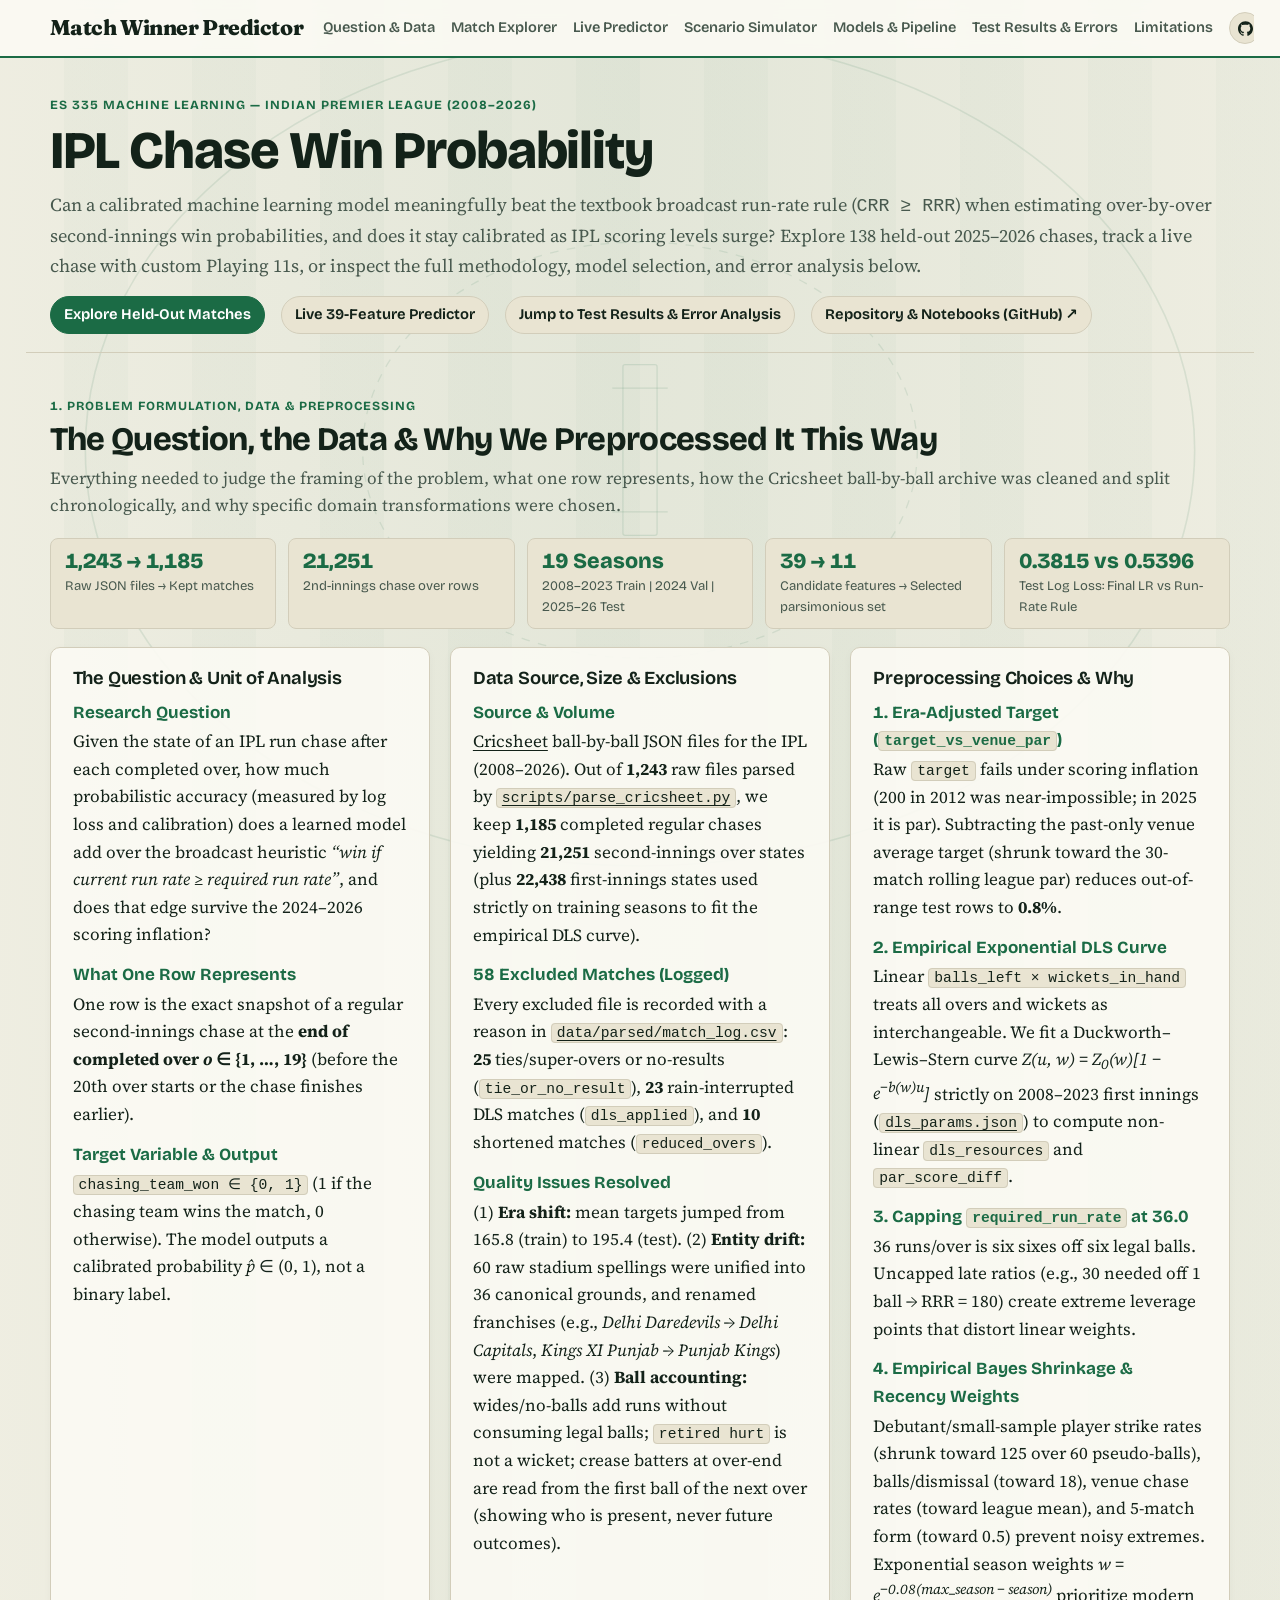
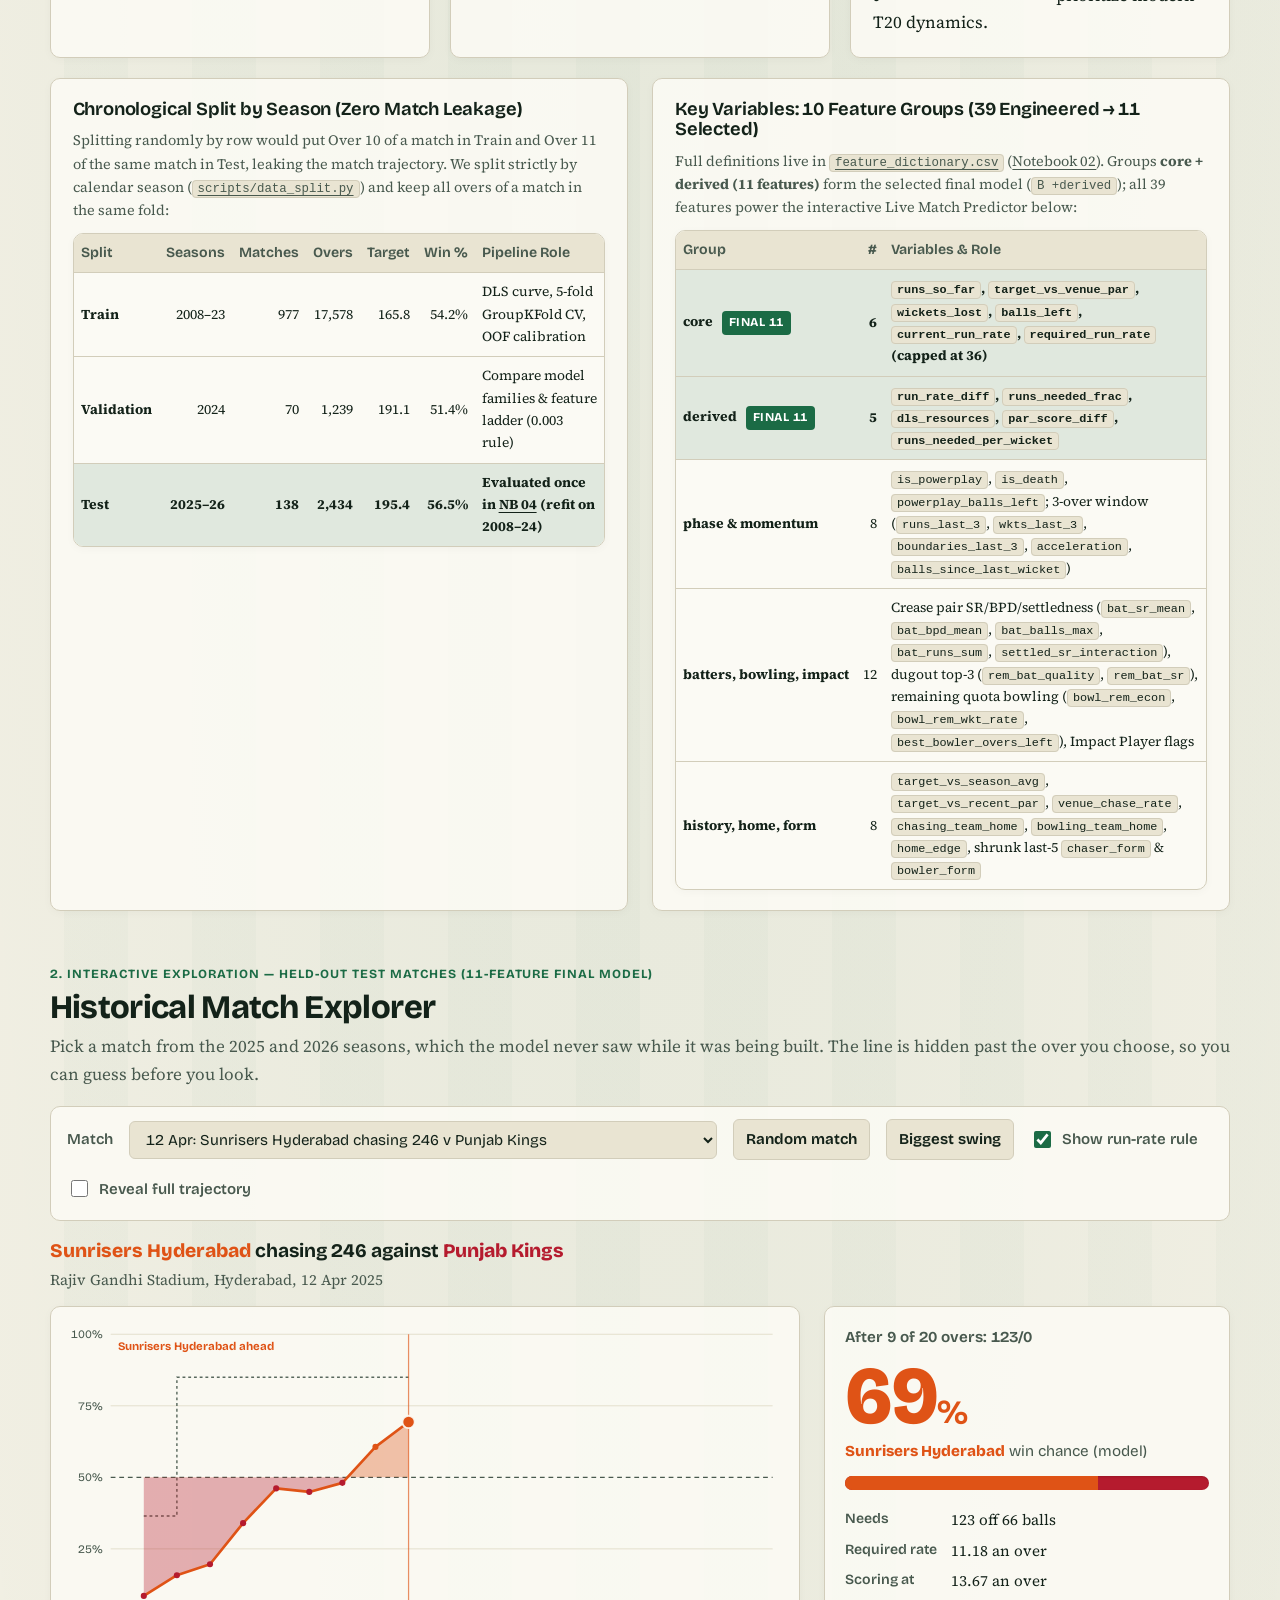
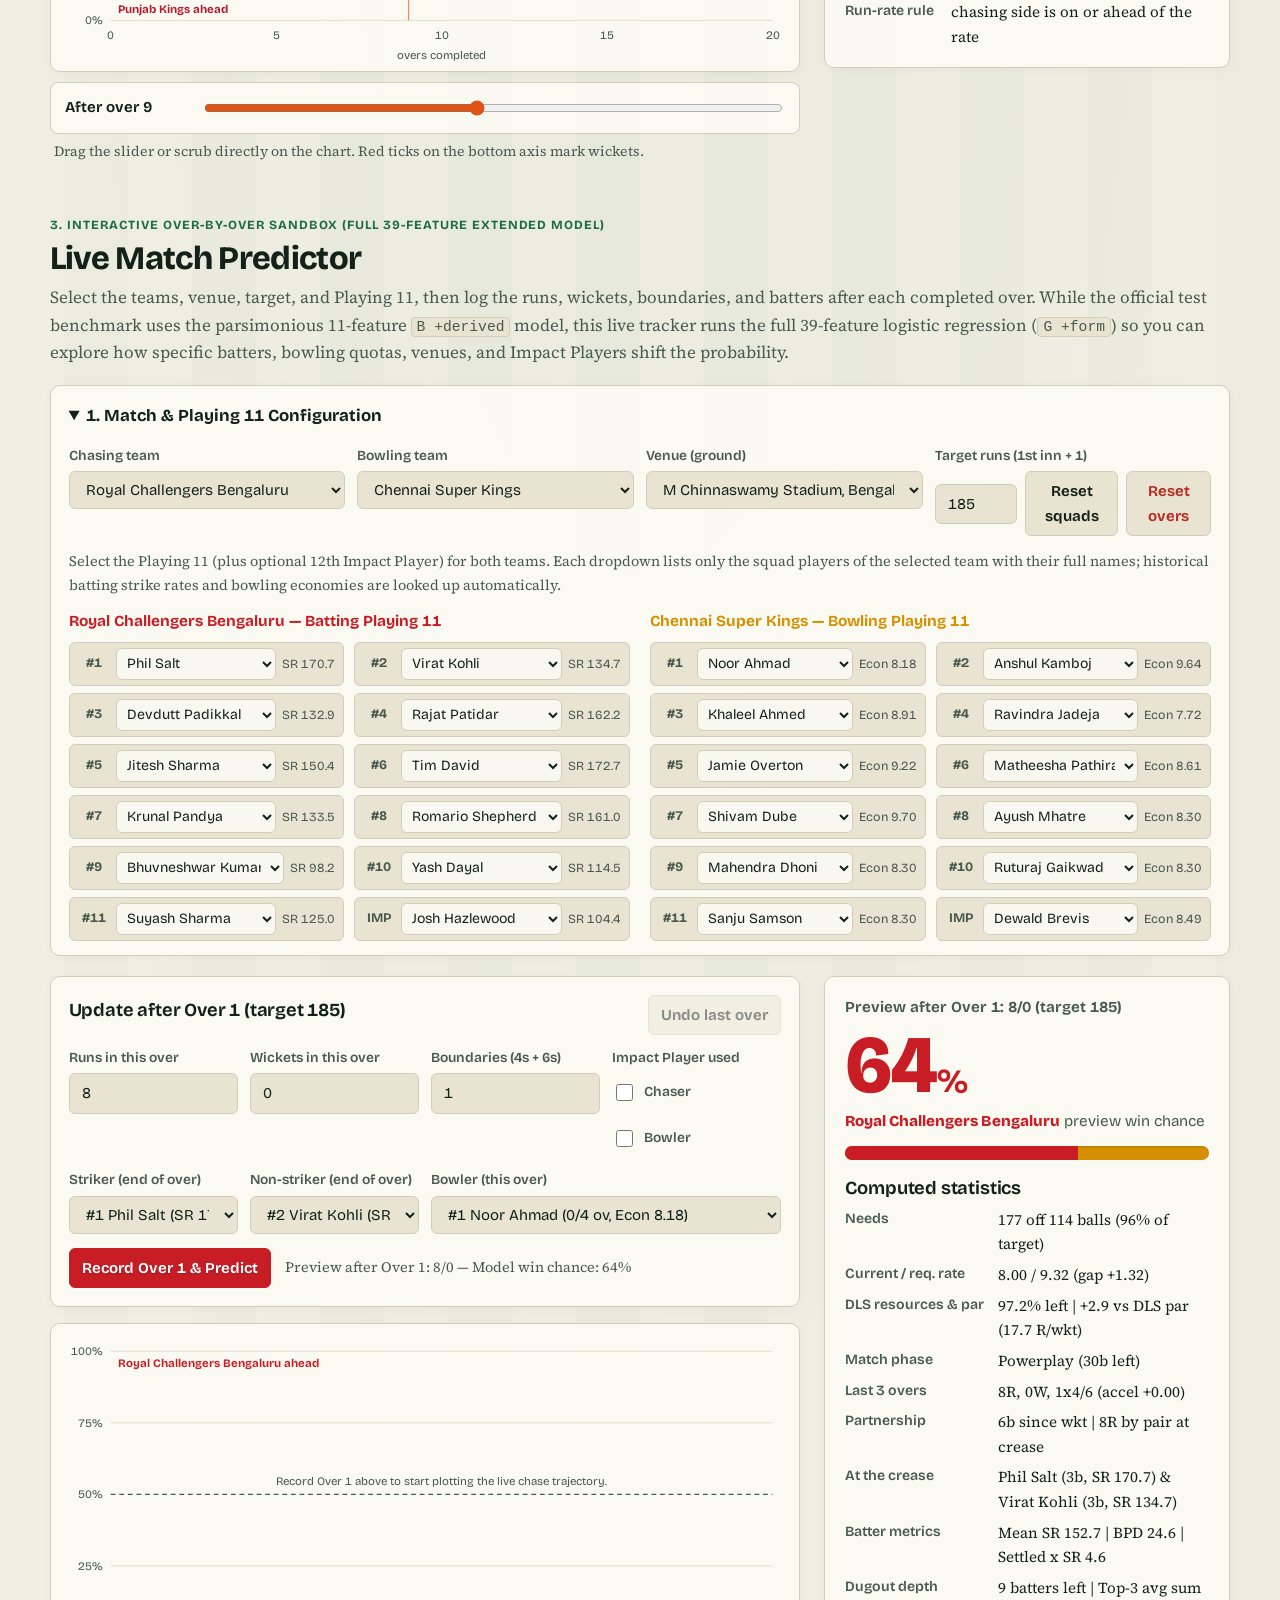
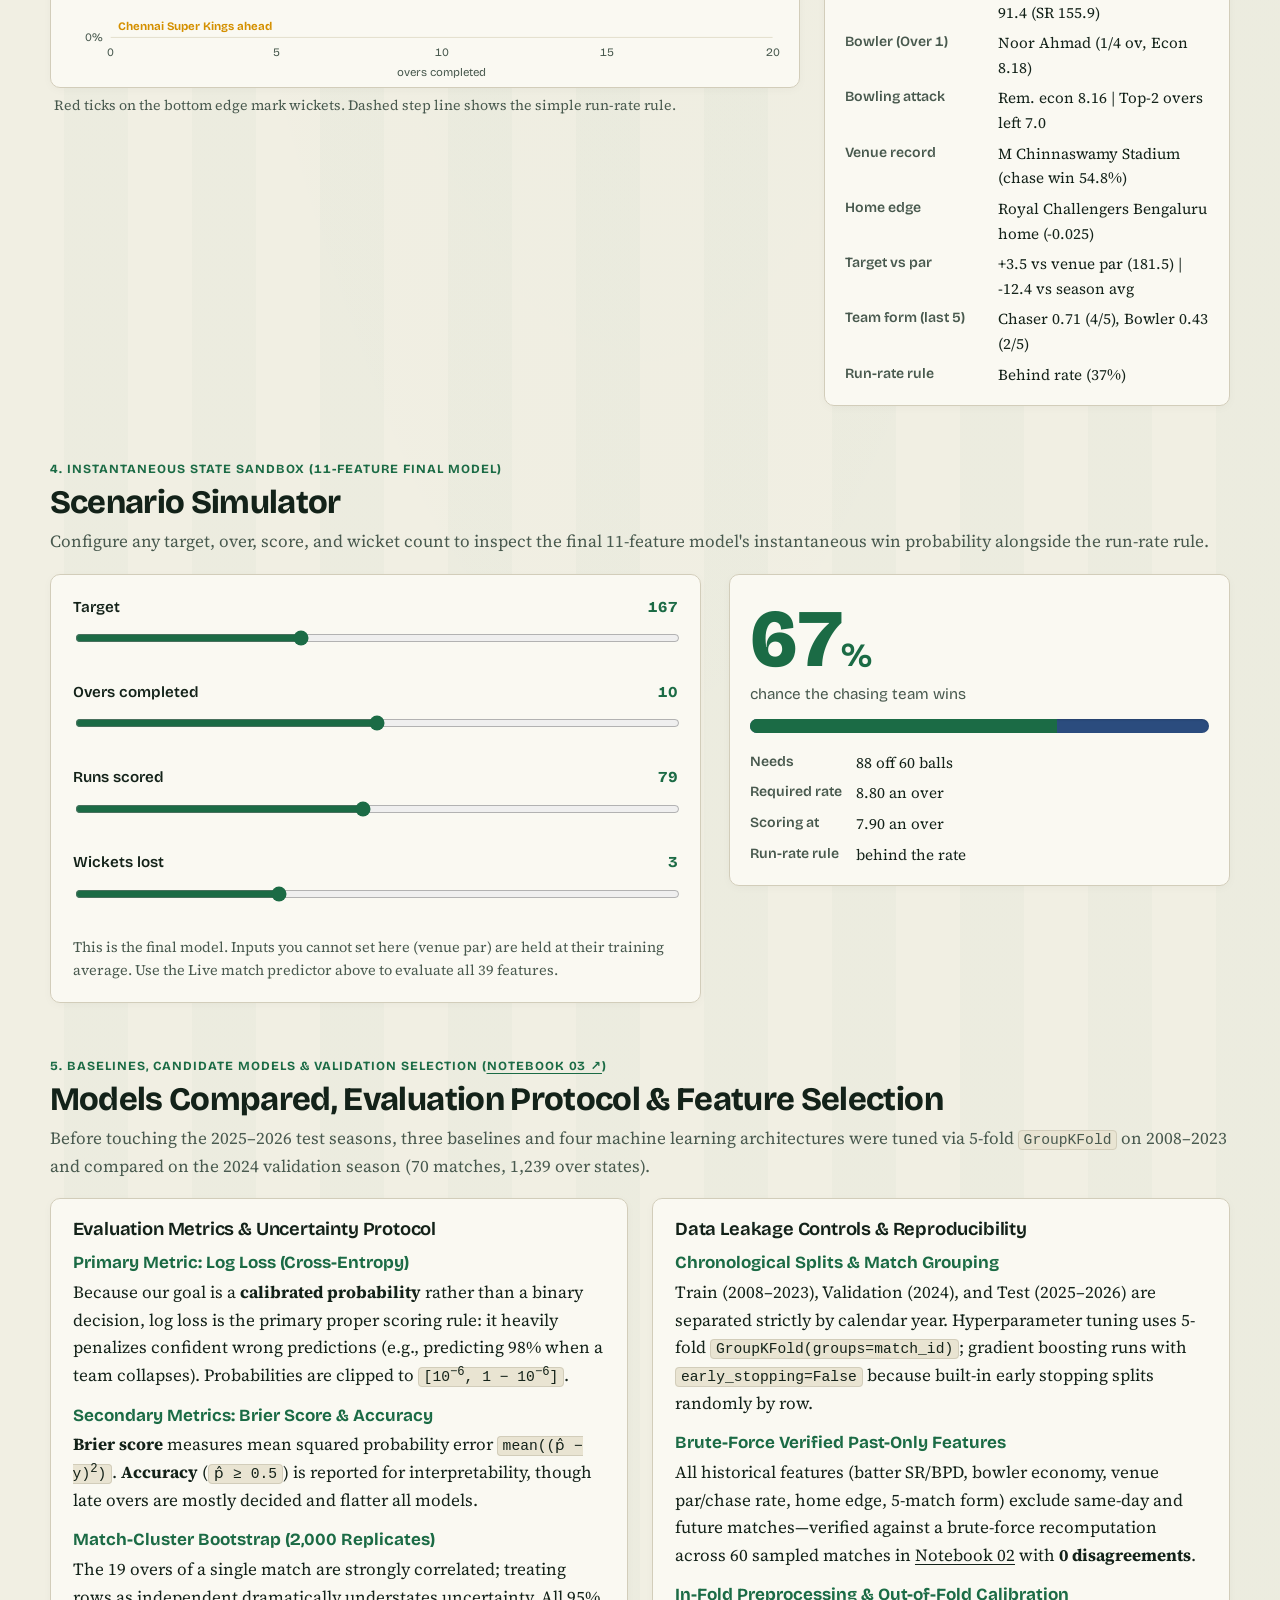
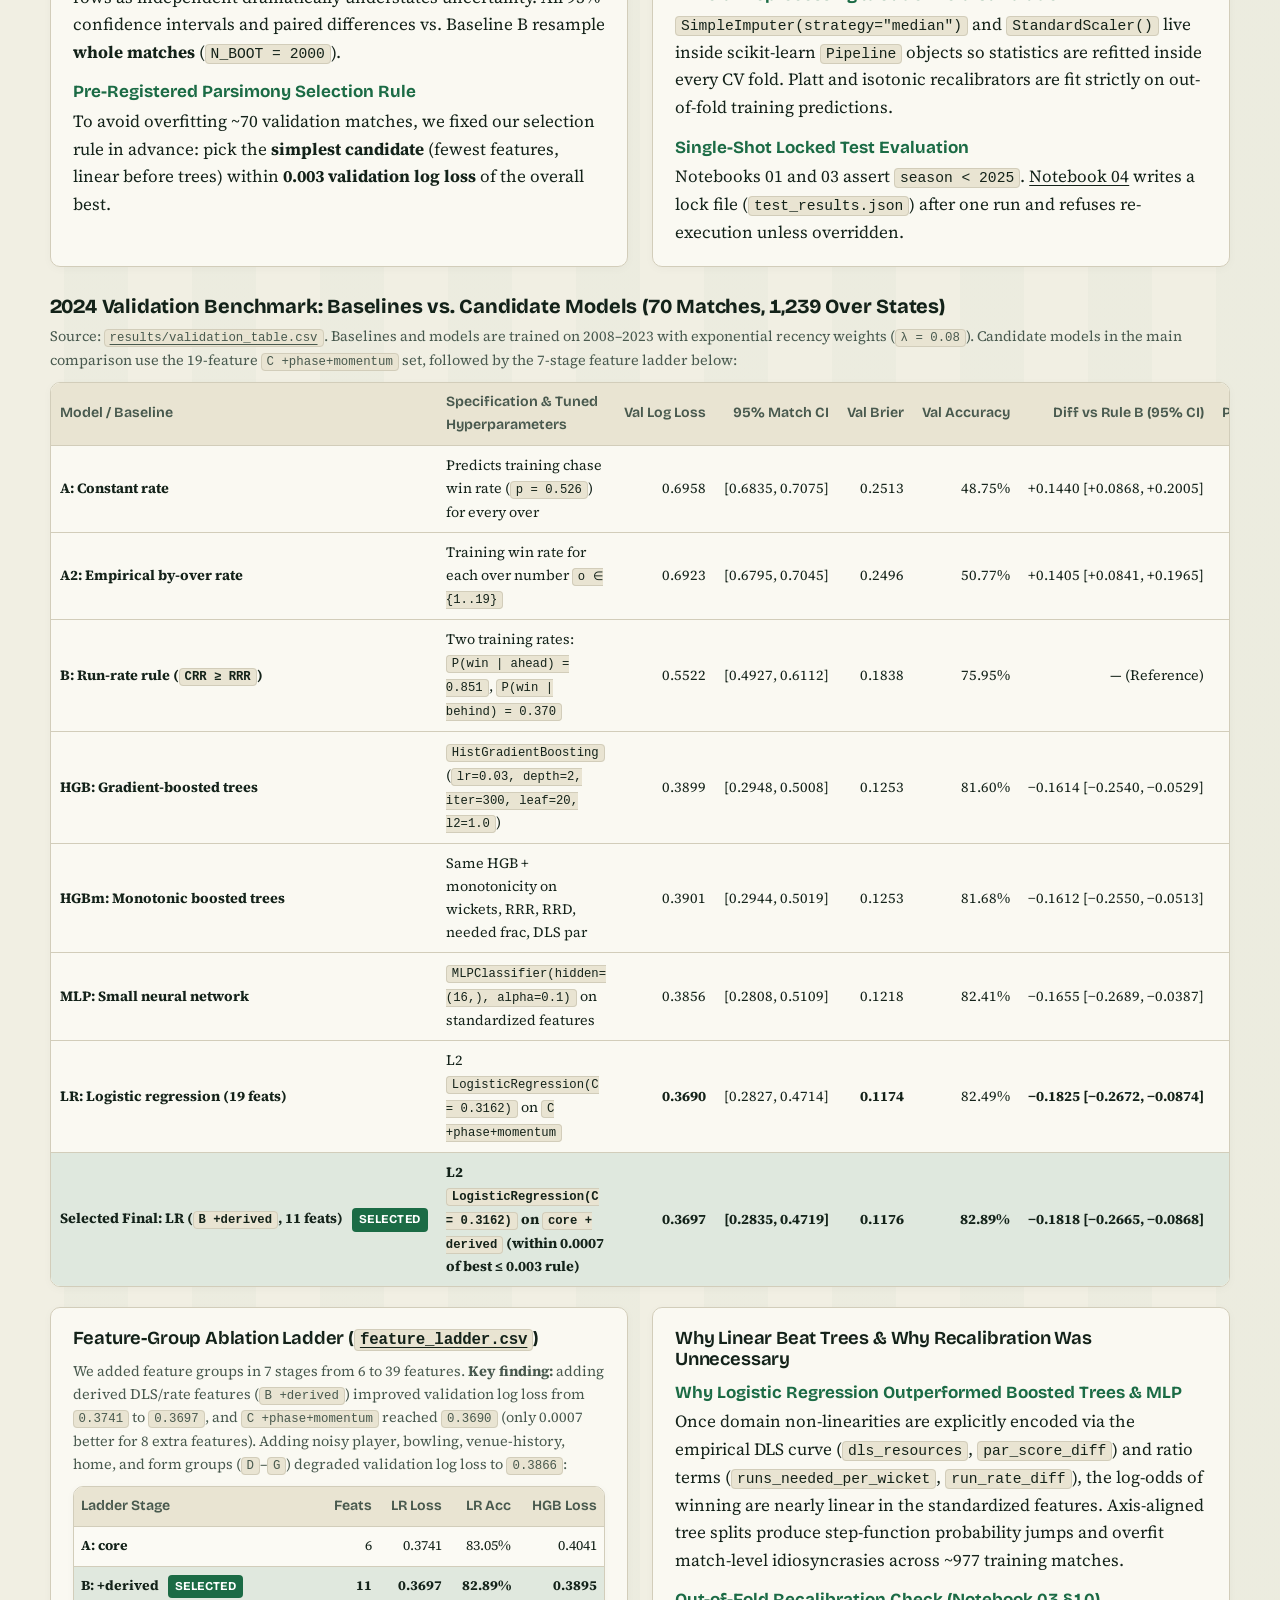
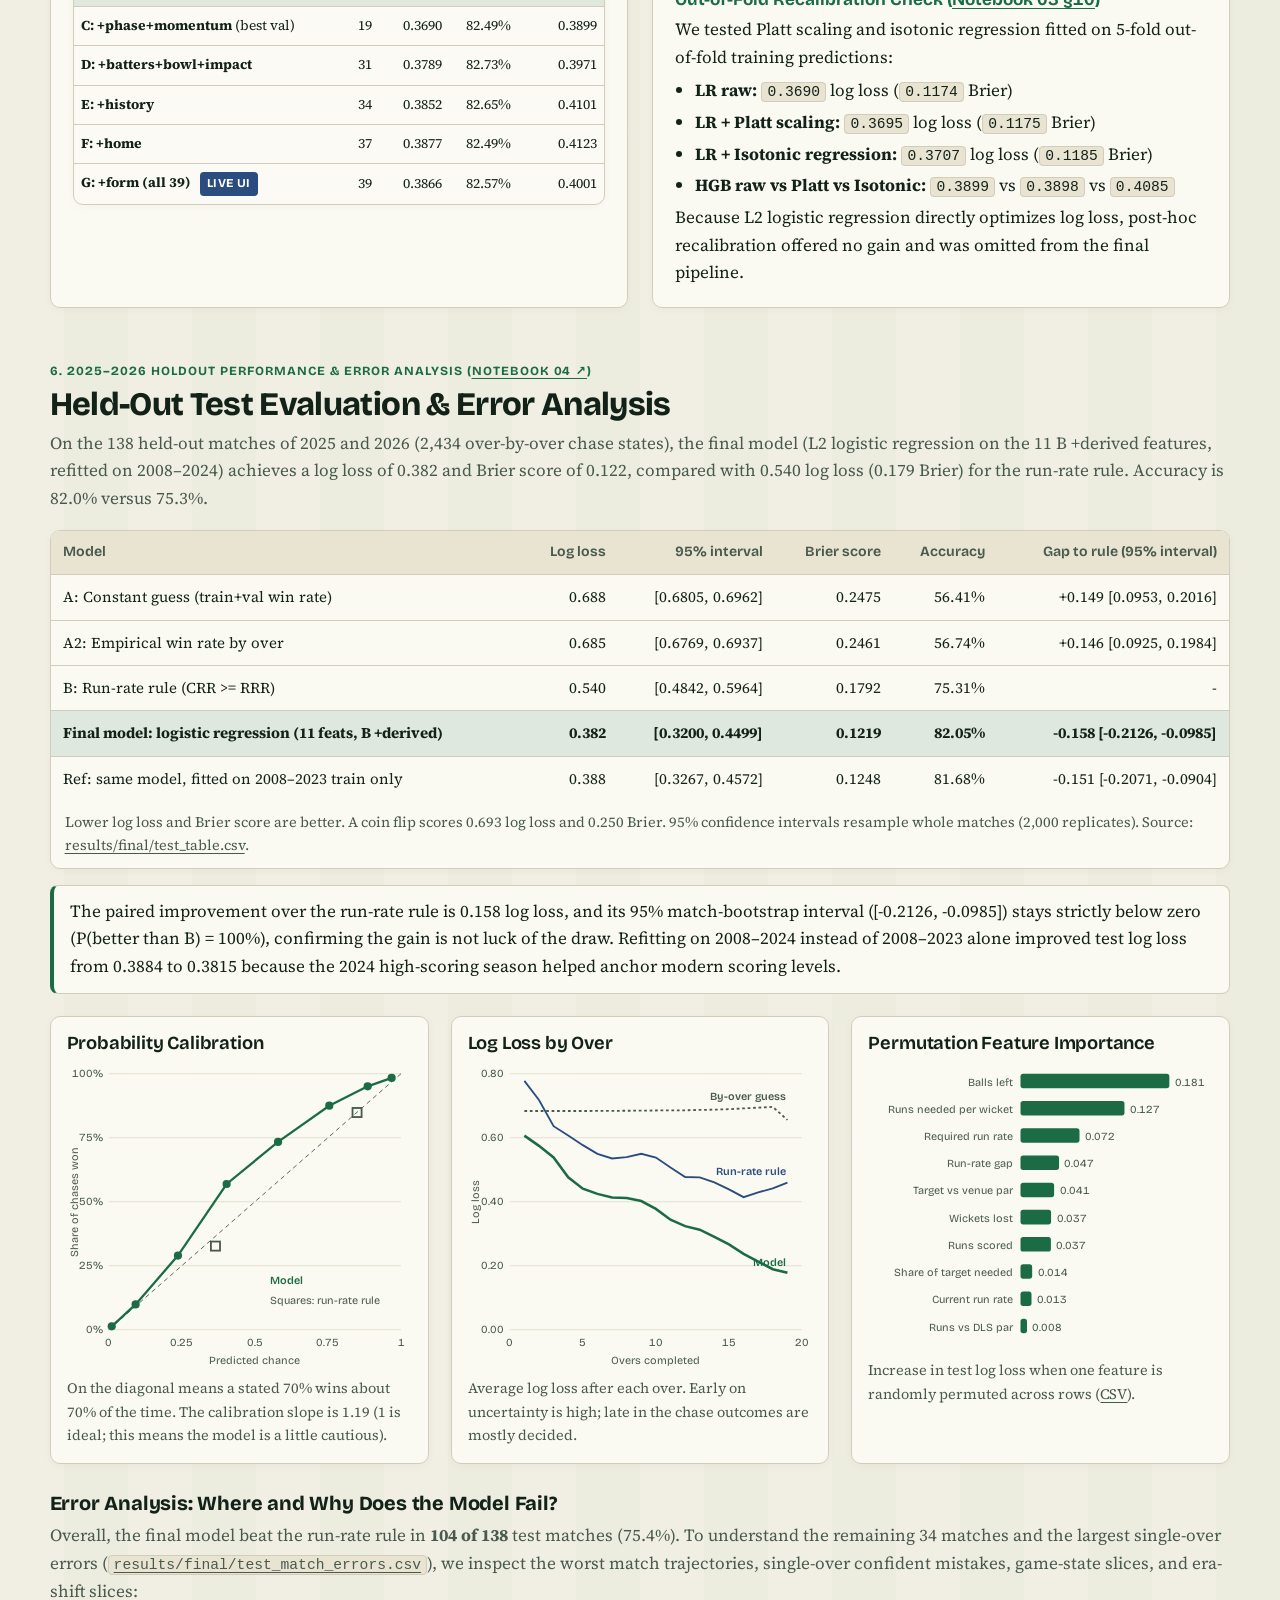
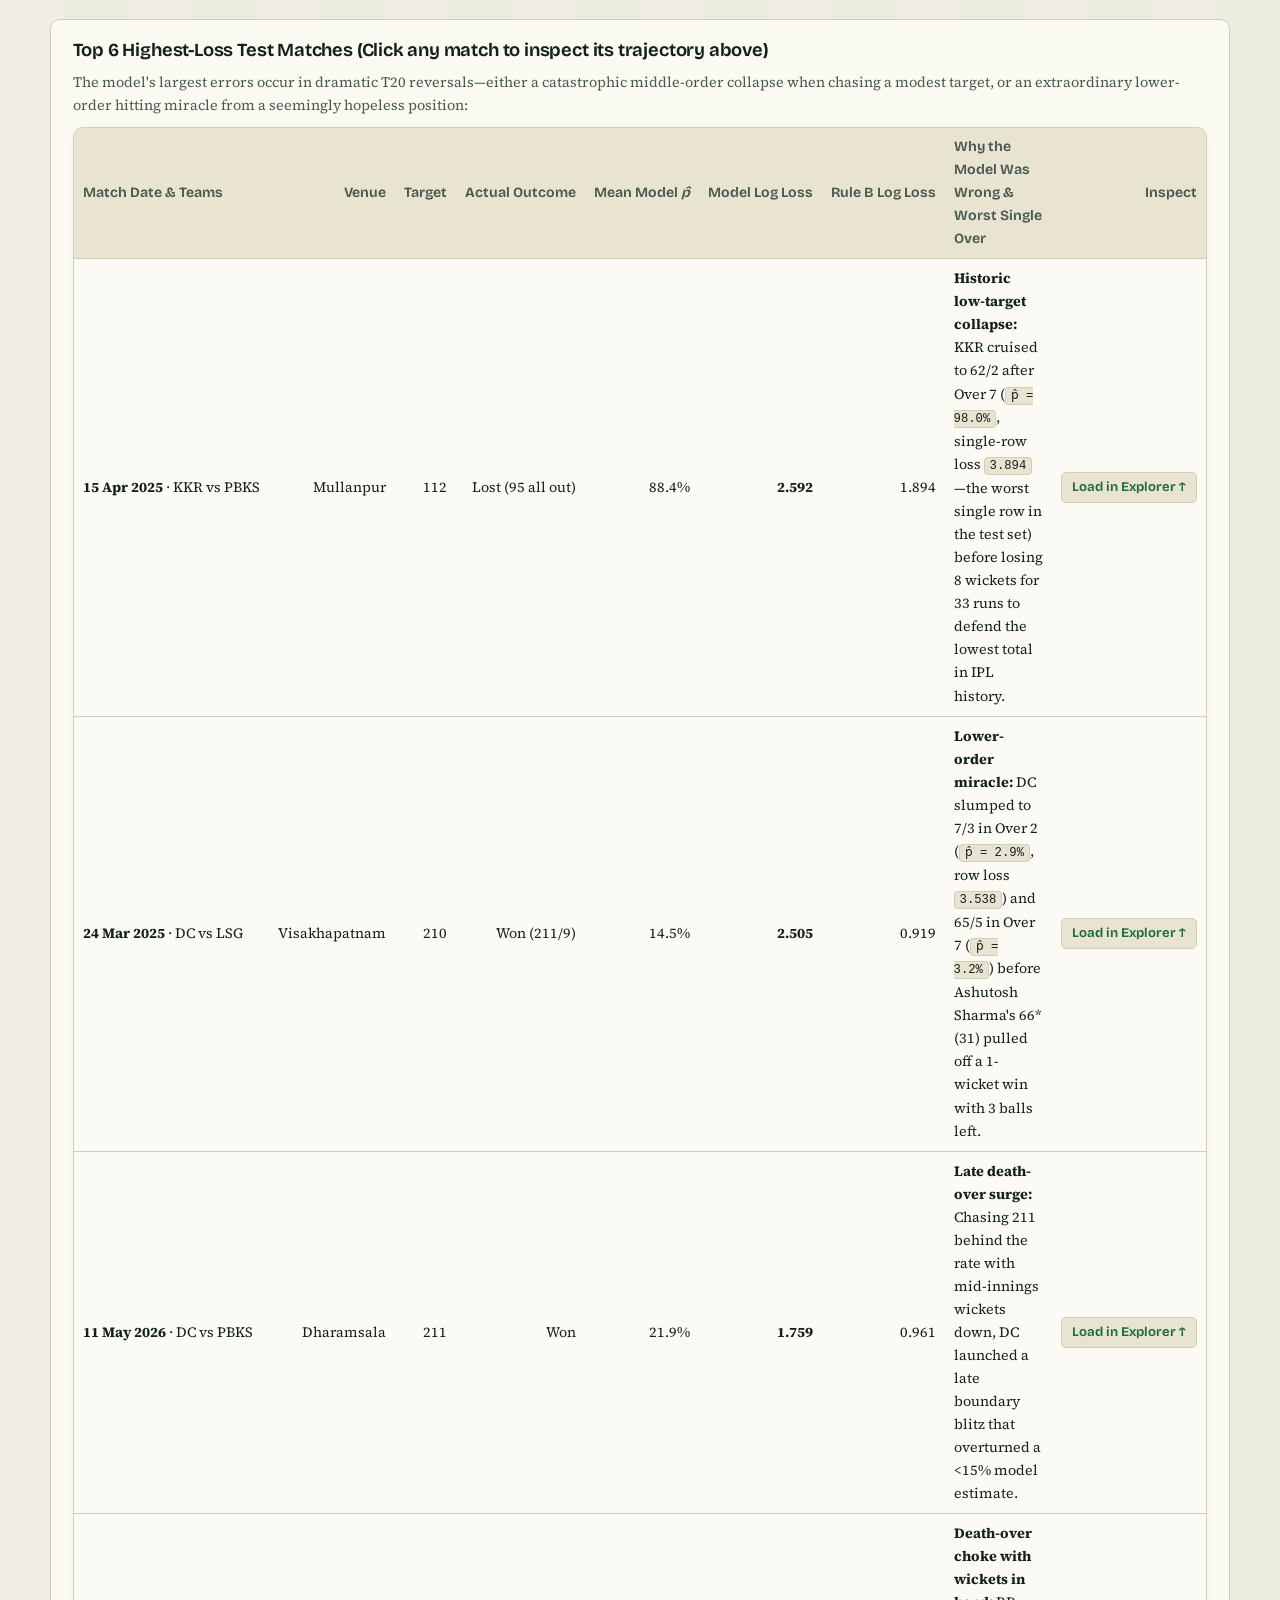
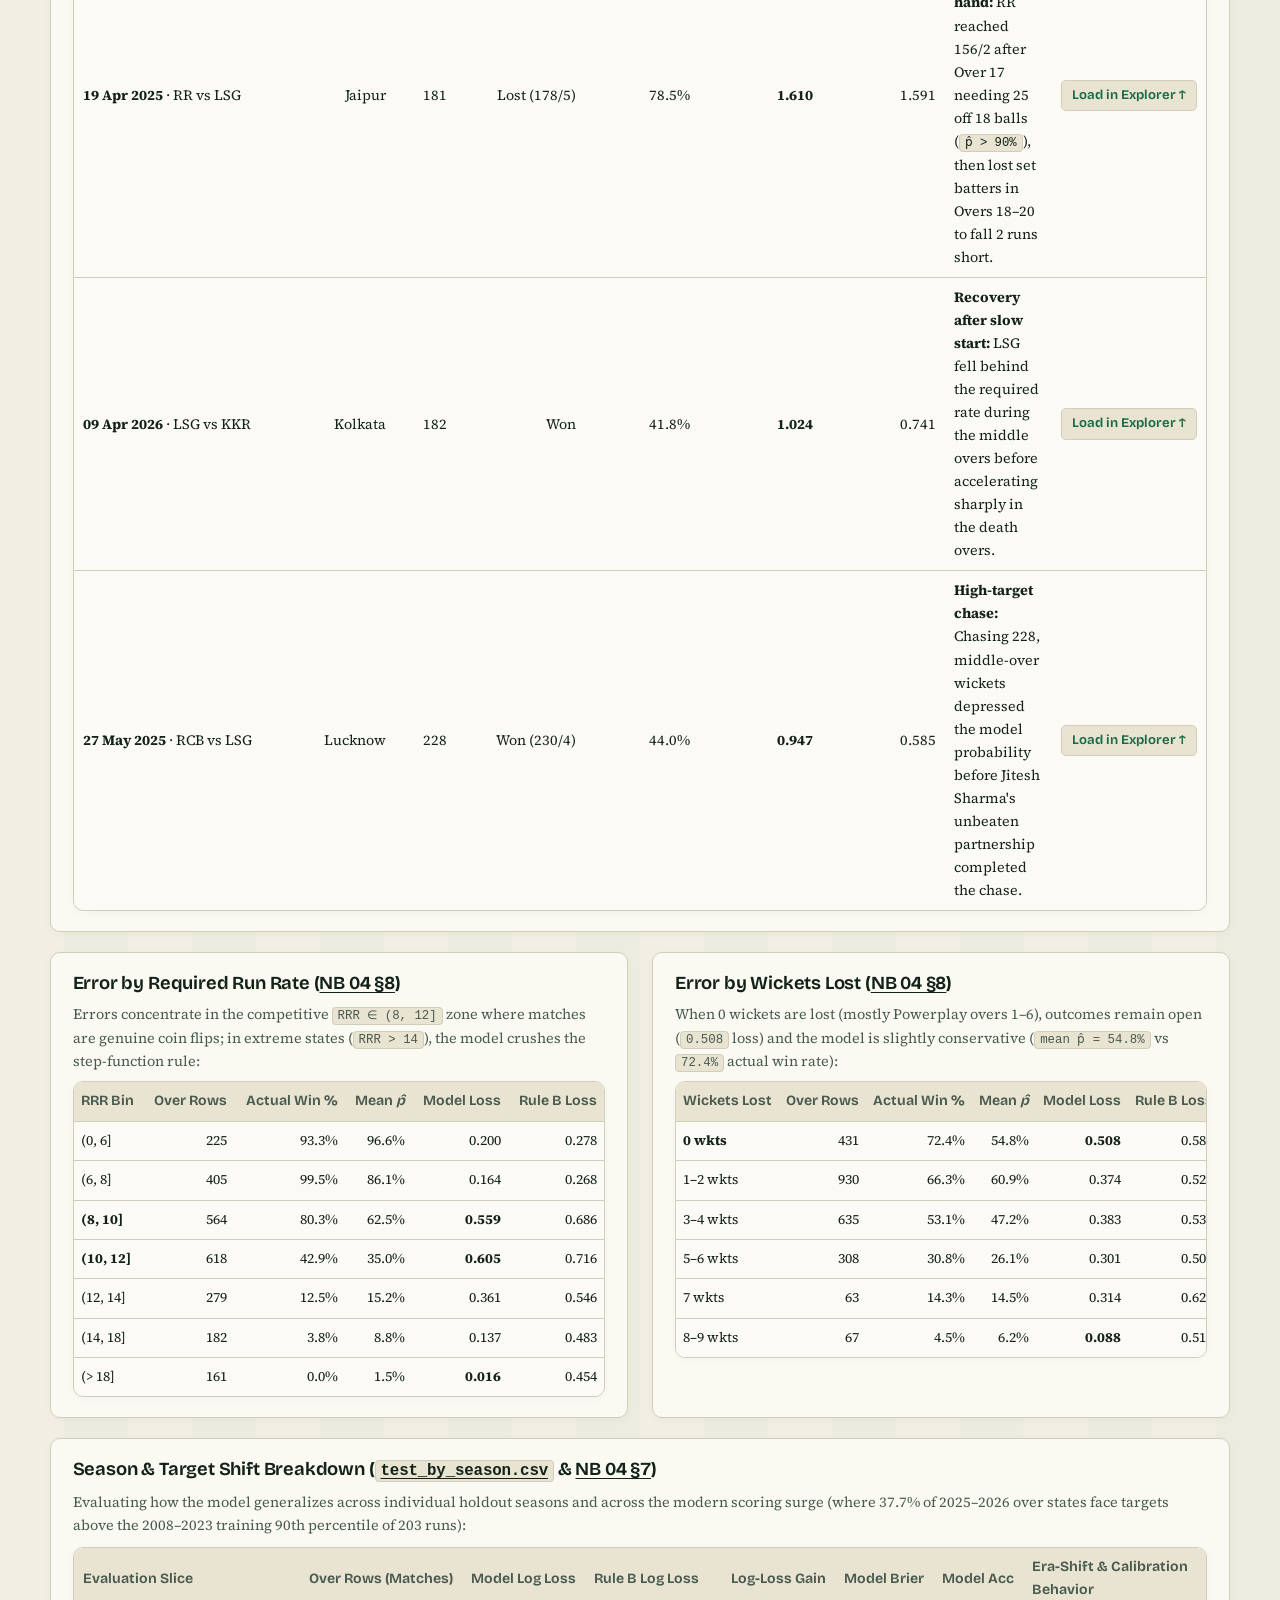
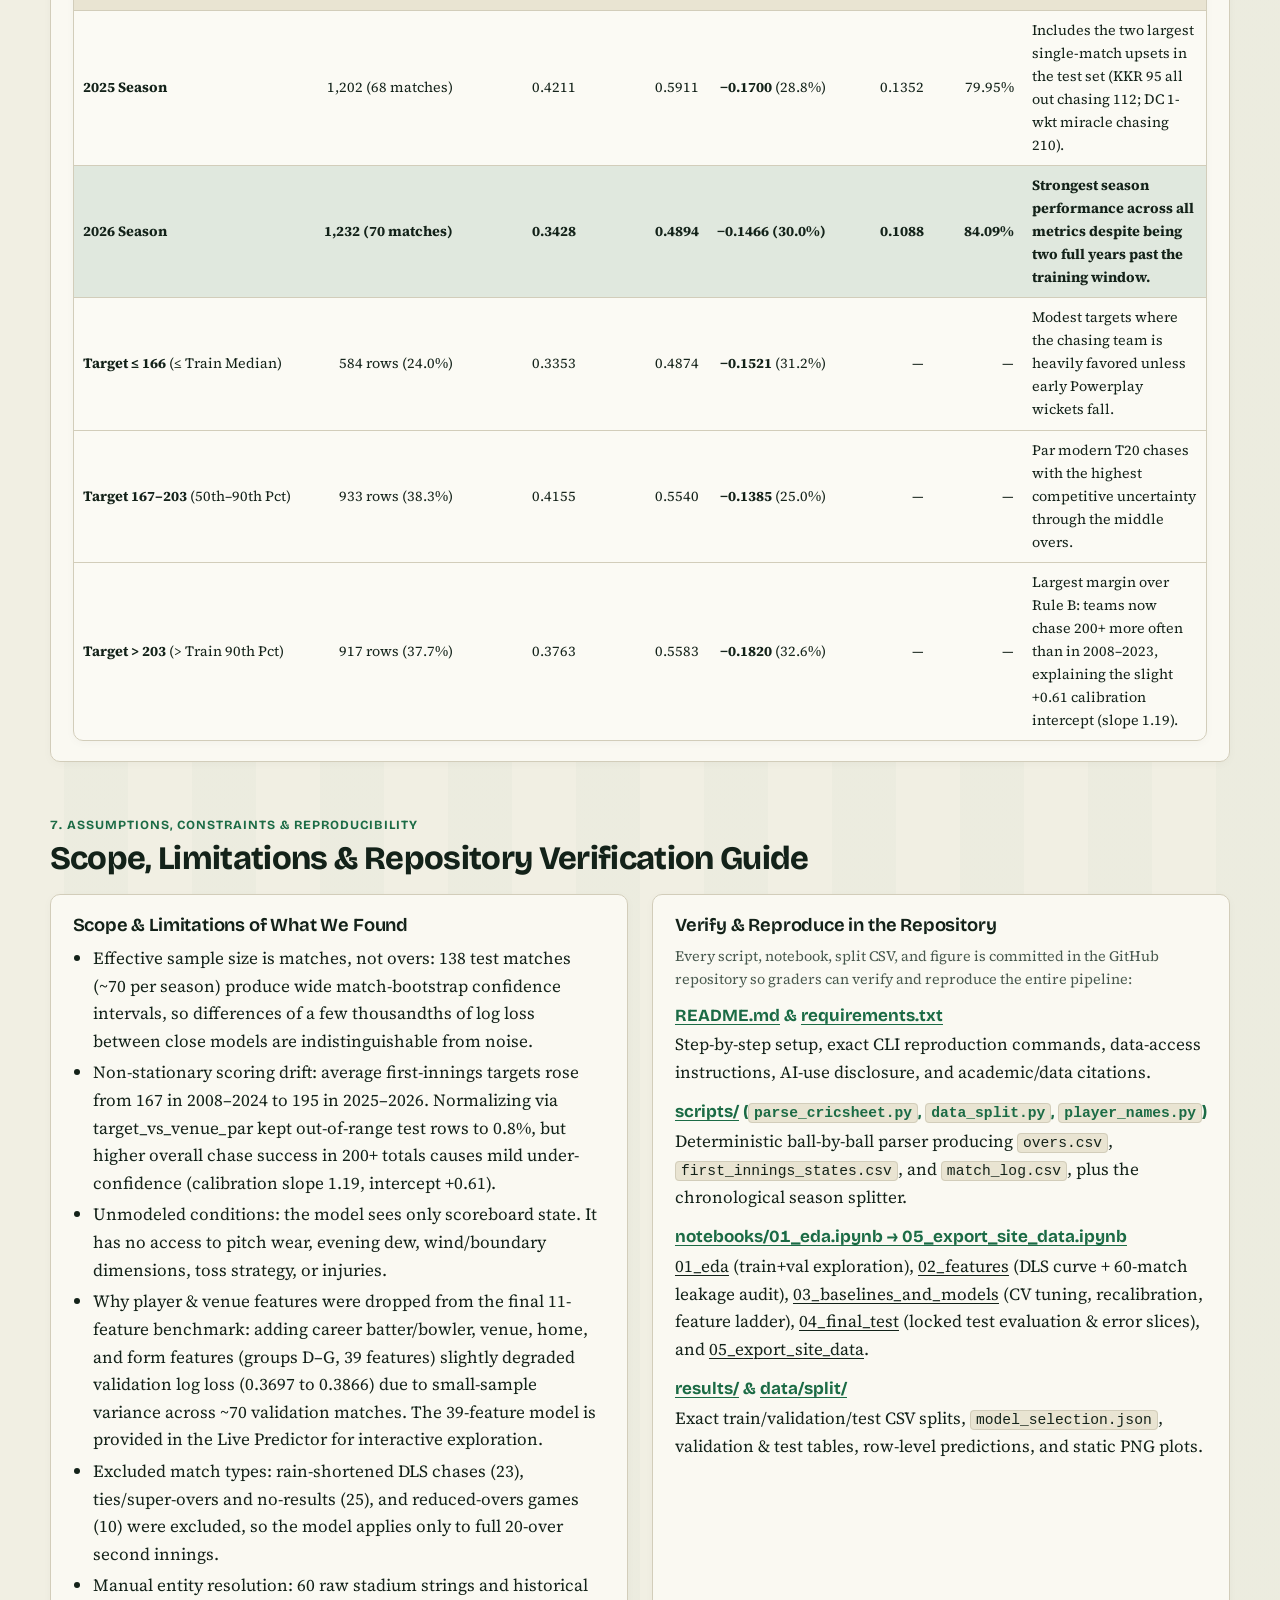
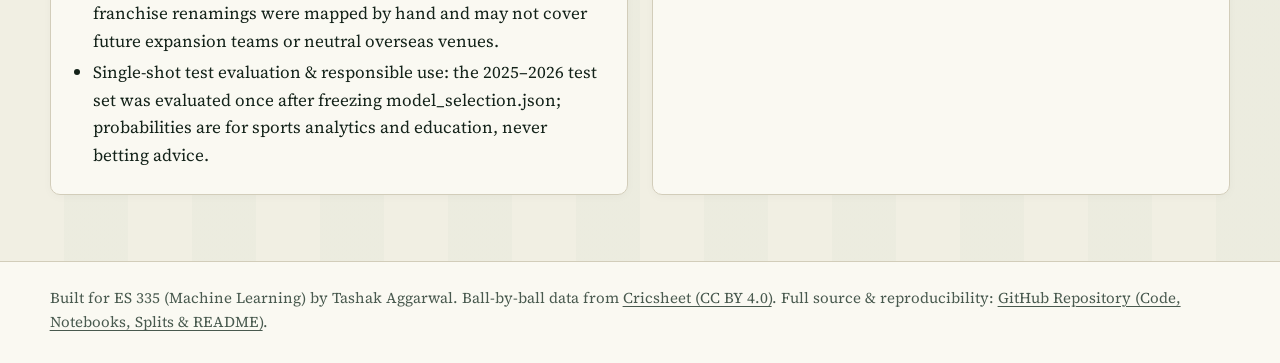
==== commit 702fc556: "adjusted tables to remove scrollbars" ====
--- a/index.html
+++ b/index.html
@@ -132,20 +132,20 @@
                 <th scope="col">Seasons</th>
                 <th scope="col">Matches</th>
                 <th scope="col">Overs</th>
-                <th scope="col">Avg Target</th>
+                <th scope="col">Target</th>
                 <th scope="col">Win %</th>
-                <th scope="col" class="wrap-cell">Role in Pipeline</th>
+                <th scope="col" class="wrap-cell">Pipeline Role</th>
               </tr>
             </thead>
             <tbody>
               <tr>
                 <td><b>Train</b></td>
-                <td>2008–2023</td>
+                <td>2008–23</td>
                 <td>977</td>
                 <td>17,578</td>
                 <td>165.8</td>
                 <td>54.2%</td>
-                <td class="wrap-cell">Fit DLS curve, 5-fold <span class="code-tag">GroupKFold</span> hyperparameter tuning, OOF calibration</td>
+                <td class="wrap-cell">DLS curve, 5-fold GroupKFold CV, OOF calibration</td>
               </tr>
               <tr>
                 <td><b>Validation</b></td>
@@ -154,16 +154,16 @@
                 <td>1,239</td>
                 <td>191.1</td>
                 <td>51.4%</td>
-                <td class="wrap-cell">Compare model families &amp; 7-step feature ladder; apply 0.003 selection rule</td>
+                <td class="wrap-cell">Compare model families &amp; feature ladder (0.003 rule)</td>
               </tr>
               <tr class="final">
-                <td><b>Held-Out Test</b></td>
-                <td>2025–2026</td>
+                <td><b>Test</b></td>
+                <td>2025–26</td>
                 <td>138</td>
                 <td>2,434</td>
                 <td>195.4</td>
                 <td>56.5%</td>
-                <td class="wrap-cell">Evaluated <b>once</b> in <a href="https://github.com/tashakaggarwal/es335-2026/blob/main/notebooks/04_final_test.ipynb" target="_blank" rel="noopener">Notebook 04</a> after refitting chosen spec on 2008–2024</td>
+                <td class="wrap-cell">Evaluated <b>once</b> in <a href="https://github.com/tashakaggarwal/es335-2026/blob/main/notebooks/04_final_test.ipynb" target="_blank" rel="noopener">NB 04</a> (refit on 2008–24)</td>
               </tr>
             </tbody>
           </table>
@@ -546,11 +546,11 @@
           <table class="compact-table">
             <thead>
               <tr>
-                <th scope="col">Feature Ladder Stage</th>
-                <th scope="col">Features</th>
-                <th scope="col">LR Val Log Loss</th>
-                <th scope="col">LR Val Acc</th>
-                <th scope="col">HGB Val Log Loss</th>
+                <th scope="col">Ladder Stage</th>
+                <th scope="col">Feats</th>
+                <th scope="col">LR Loss</th>
+                <th scope="col">LR Acc</th>
+                <th scope="col">HGB Loss</th>
               </tr>
             </thead>
             <tbody>
@@ -562,21 +562,21 @@
                 <td>0.4041</td>
               </tr>
               <tr class="final">
-                <td><b>B: +derived</b> <span class="badge-selected">Selected Final</span></td>
+                <td><b>B: +derived</b> <span class="badge-selected">Selected</span></td>
                 <td><b>11</b></td>
                 <td><b>0.3697</b></td>
                 <td><b>82.89%</b></td>
                 <td><b>0.3895</b></td>
               </tr>
               <tr>
-                <td><b>C: +phase+momentum</b> (lowest val loss)</td>
+                <td><b>C: +phase+momentum</b> (best val)</td>
                 <td>19</td>
                 <td>0.3690</td>
                 <td>82.49%</td>
                 <td>0.3899</td>
               </tr>
               <tr>
-                <td><b>D: +batters+bowling+impact</b></td>
+                <td><b>D: +batters+bowl+impact</b></td>
                 <td>31</td>
                 <td>0.3789</td>
                 <td>82.73%</td>
@@ -597,7 +597,7 @@
                 <td>0.4123</td>
               </tr>
               <tr>
-                <td><b>G: +form (all features)</b> <span class="badge-live">Live UI</span></td>
+                <td><b>G: +form (all 39)</b> <span class="badge-live">Live UI</span></td>
                 <td>39</td>
                 <td>0.3866</td>
                 <td>82.57%</td>
@@ -742,17 +742,17 @@
       </div>
     </div>
 
-    <div class="grid-3">
+    <div class="method-grid">
       <div class="card-panel">
         <h3>Error by Required Run Rate (<a href="https://github.com/tashakaggarwal/es335-2026/blob/main/notebooks/04_final_test.ipynb" target="_blank" rel="noopener">NB 04 §8</a>)</h3>
         <p class="note" style="margin-bottom:8px">Errors concentrate in the competitive <span class="code-tag">RRR &isin; (8, 12]</span> zone where matches are genuine coin flips; in extreme states (<span class="code-tag">RRR &gt; 14</span>), the model crushes the step-function rule:</p>
         <div class="table-scroll">
-          <table class="compact-table" style="min-width:100%">
+          <table class="compact-table">
             <thead>
               <tr>
                 <th scope="col">RRR Bin</th>
-                <th scope="col">Rows</th>
-                <th scope="col">Win %</th>
+                <th scope="col">Over Rows</th>
+                <th scope="col">Actual Win %</th>
                 <th scope="col">Mean <i>p&#770;</i></th>
                 <th scope="col">Model Loss</th>
                 <th scope="col">Rule B Loss</th>
@@ -775,12 +775,12 @@
         <h3>Error by Wickets Lost (<a href="https://github.com/tashakaggarwal/es335-2026/blob/main/notebooks/04_final_test.ipynb" target="_blank" rel="noopener">NB 04 §8</a>)</h3>
         <p class="note" style="margin-bottom:8px">When 0 wickets are lost (mostly Powerplay overs 1–6), outcomes remain open (<span class="code-tag">0.508</span> loss) and the model is slightly conservative (<span class="code-tag">mean p&#770; = 54.8%</span> vs <span class="code-tag">72.4%</span> actual win rate):</p>
         <div class="table-scroll">
-          <table class="compact-table" style="min-width:100%">
+          <table class="compact-table">
             <thead>
               <tr>
-                <th scope="col">Wickets</th>
-                <th scope="col">Rows</th>
-                <th scope="col">Win %</th>
+                <th scope="col">Wickets Lost</th>
+                <th scope="col">Over Rows</th>
+                <th scope="col">Actual Win %</th>
                 <th scope="col">Mean <i>p&#770;</i></th>
                 <th scope="col">Model Loss</th>
                 <th scope="col">Rule B Loss</th>
@@ -797,31 +797,78 @@
           </table>
         </div>
       </div>
-
-      <div class="card-panel">
-        <h3>Season &amp; Target Shift Breakdown</h3>
-        <p class="note" style="margin-bottom:8px">From <a href="https://github.com/tashakaggarwal/es335-2026/blob/main/results/final/test_by_season.csv" target="_blank" rel="noopener"><span class="code-tag">test_by_season.csv</span></a> and the distribution-shift check in Notebook 04 §7:</p>
-        <div class="table-scroll">
-          <table class="compact-table" style="min-width:100%">
-            <thead>
-              <tr>
-                <th scope="col">Test Slice</th>
-                <th scope="col">Rows (Matches)</th>
-                <th scope="col">Model Loss</th>
-                <th scope="col">Rule B Loss</th>
-                <th scope="col">Model Acc</th>
-              </tr>
-            </thead>
-            <tbody>
-              <tr><td><b>2025 Season</b></td><td>1,202 (68)</td><td>0.4211</td><td>0.5911</td><td>79.95%</td></tr>
-              <tr><td><b>2026 Season</b></td><td>1,232 (70)</td><td><b>0.3428</b></td><td>0.4894</td><td><b>84.09%</b></td></tr>
-              <tr><td><b>Target &le; 166</b> (train med)</td><td>584</td><td>0.3353</td><td>0.4874</td><td>&mdash;</td></tr>
-              <tr><td><b>Target 167–203</b> (50–90%)</td><td>933</td><td>0.4155</td><td>0.5540</td><td>&mdash;</td></tr>
-              <tr><td><b>Target &gt; 203</b> (&gt;90th pct)</td><td>917</td><td>0.3763</td><td>0.5583</td><td>&mdash;</td></tr>
-            </tbody>
-          </table>
-        </div>
-        <p class="note" style="margin-top:8px"><b>Why calibration intercept is +0.61:</b> Chasing teams won 56.4% of test over-states even though 37.7% of test rows had targets above the training 90th percentile (203). Because teams now successfully chase 200+ more often than in 2008–2023, the model slightly under-predicts win probability in the 40%–80% band (slope 1.19).</p>
+    </div>
+
+    <div class="card-panel" style="margin-top:20px">
+      <h3>Season &amp; Target Shift Breakdown (<a href="https://github.com/tashakaggarwal/es335-2026/blob/main/results/final/test_by_season.csv" target="_blank" rel="noopener"><span class="code-tag">test_by_season.csv</span></a> &amp; <a href="https://github.com/tashakaggarwal/es335-2026/blob/main/notebooks/04_final_test.ipynb" target="_blank" rel="noopener">NB 04 §7</a>)</h3>
+      <p class="note" style="margin-bottom:10px">Evaluating how the model generalizes across individual holdout seasons and across the modern scoring surge (where 37.7% of 2025–2026 over states face targets above the 2008–2023 training 90th percentile of 203 runs):</p>
+      <div class="table-scroll">
+        <table class="compact-table">
+          <thead>
+            <tr>
+              <th scope="col">Evaluation Slice</th>
+              <th scope="col">Over Rows (Matches)</th>
+              <th scope="col">Model Log Loss</th>
+              <th scope="col">Rule B Log Loss</th>
+              <th scope="col">Log-Loss Gain</th>
+              <th scope="col">Model Brier</th>
+              <th scope="col">Model Acc</th>
+              <th scope="col" class="wrap-cell">Era-Shift &amp; Calibration Behavior</th>
+            </tr>
+          </thead>
+          <tbody>
+            <tr>
+              <td><b>2025 Season</b></td>
+              <td>1,202 (68 matches)</td>
+              <td>0.4211</td>
+              <td>0.5911</td>
+              <td><b>&minus;0.1700</b> (28.8%)</td>
+              <td>0.1352</td>
+              <td>79.95%</td>
+              <td class="wrap-cell">Includes the two largest single-match upsets in the test set (KKR 95 all out chasing 112; DC 1-wkt miracle chasing 210).</td>
+            </tr>
+            <tr class="final">
+              <td><b>2026 Season</b></td>
+              <td>1,232 (70 matches)</td>
+              <td><b>0.3428</b></td>
+              <td>0.4894</td>
+              <td><b>&minus;0.1466</b> (30.0%)</td>
+              <td><b>0.1088</b></td>
+              <td><b>84.09%</b></td>
+              <td class="wrap-cell">Strongest season performance across all metrics despite being two full years past the training window.</td>
+            </tr>
+            <tr>
+              <td><b>Target &le; 166</b> (&le; Train Median)</td>
+              <td>584 rows (24.0%)</td>
+              <td>0.3353</td>
+              <td>0.4874</td>
+              <td><b>&minus;0.1521</b> (31.2%)</td>
+              <td>&mdash;</td>
+              <td>&mdash;</td>
+              <td class="wrap-cell">Modest targets where the chasing team is heavily favored unless early Powerplay wickets fall.</td>
+            </tr>
+            <tr>
+              <td><b>Target 167–203</b> (50th–90th Pct)</td>
+              <td>933 rows (38.3%)</td>
+              <td>0.4155</td>
+              <td>0.5540</td>
+              <td><b>&minus;0.1385</b> (25.0%)</td>
+              <td>&mdash;</td>
+              <td>&mdash;</td>
+              <td class="wrap-cell">Par modern T20 chases with the highest competitive uncertainty through the middle overs.</td>
+            </tr>
+            <tr>
+              <td><b>Target &gt; 203</b> (&gt; Train 90th Pct)</td>
+              <td>917 rows (37.7%)</td>
+              <td>0.3763</td>
+              <td>0.5583</td>
+              <td><b>&minus;0.1820</b> (32.6%)</td>
+              <td>&mdash;</td>
+              <td>&mdash;</td>
+              <td class="wrap-cell">Largest margin over Rule B: teams now chase 200+ more often than in 2008–2023, explaining the slight +0.61 calibration intercept (slope 1.19).</td>
+            </tr>
+          </tbody>
+        </table>
       </div>
     </div>
   </div>
--- a/site/style.css
+++ b/site/style.css
@@ -118,22 +118,17 @@
 }
 .bar .wrap {
   display: flex; flex-wrap: nowrap; gap: 20px; align-items: center; justify-content: space-between;
-  padding-top: 10px; padding-bottom: 10px; white-space: nowrap; overflow-x: auto;
+  padding-top: 12px; padding-bottom: 12px; white-space: nowrap; overflow-x: auto;
 }
 .brand { display: inline-flex; align-items: center; flex-shrink: 0; }
 .bar b {
   font-family: "Fraunces", Georgia, serif;
   font-weight: 800;
-  font-size: 1.32rem;
+  font-size: 1.34rem;
   letter-spacing: -0.02em;
   white-space: nowrap;
-  color: var(--outfield);
-  background: color-mix(in srgb, var(--outfield) 11%, var(--pitch));
-  border: 1px solid color-mix(in srgb, var(--outfield) 32%, var(--line));
-  border-left: 4px solid var(--outfield);
-  padding: 4px 13px;
-  border-radius: 7px;
-  line-height: 1.2;
+  color: var(--ink);
+  line-height: 1.1;
 }
 .bar nav { display: flex; flex-wrap: nowrap; gap: 16px; align-items: center; font-family: var(--display); font-size: 0.91rem; white-space: nowrap; }
 .bar nav a { text-decoration: none; color: var(--ink-soft); font-weight: 600; white-space: nowrap; }
@@ -473,16 +468,16 @@
 .compact-table th, .compact-table td {
   padding: 8px 9px;
 }
-.grid-3 .compact-table {
-  font-size: 0.85rem;
-}
-.grid-3 .compact-table th, .grid-3 .compact-table td {
-  padding: 7px 6px;
+.method-grid .compact-table {
+  font-size: 0.86rem;
+}
+.method-grid .compact-table th, .method-grid .compact-table td {
+  padding: 8px 7px;
 }
 .wrap-cell {
   white-space: normal !important;
   text-align: left !important;
-  min-width: 170px;
+  min-width: 0;
   max-width: none;
 }
 .badge-selected {
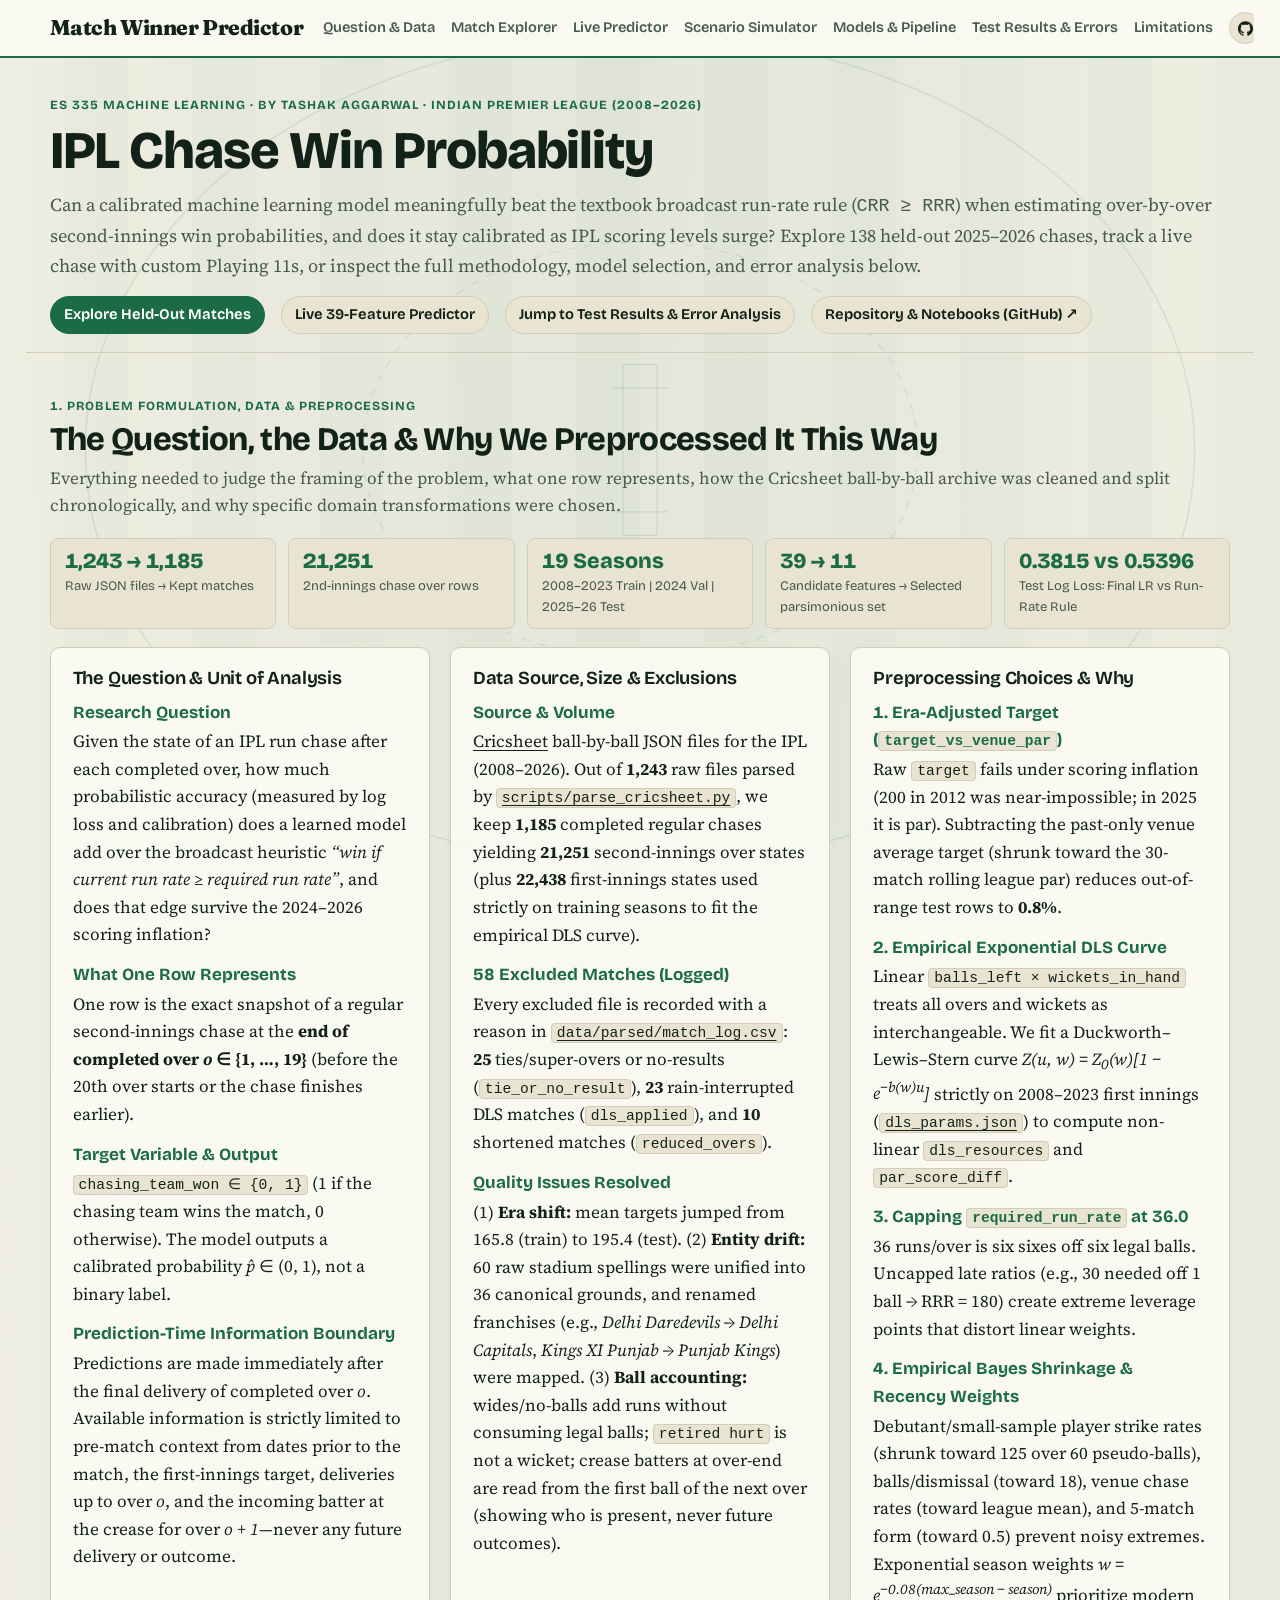
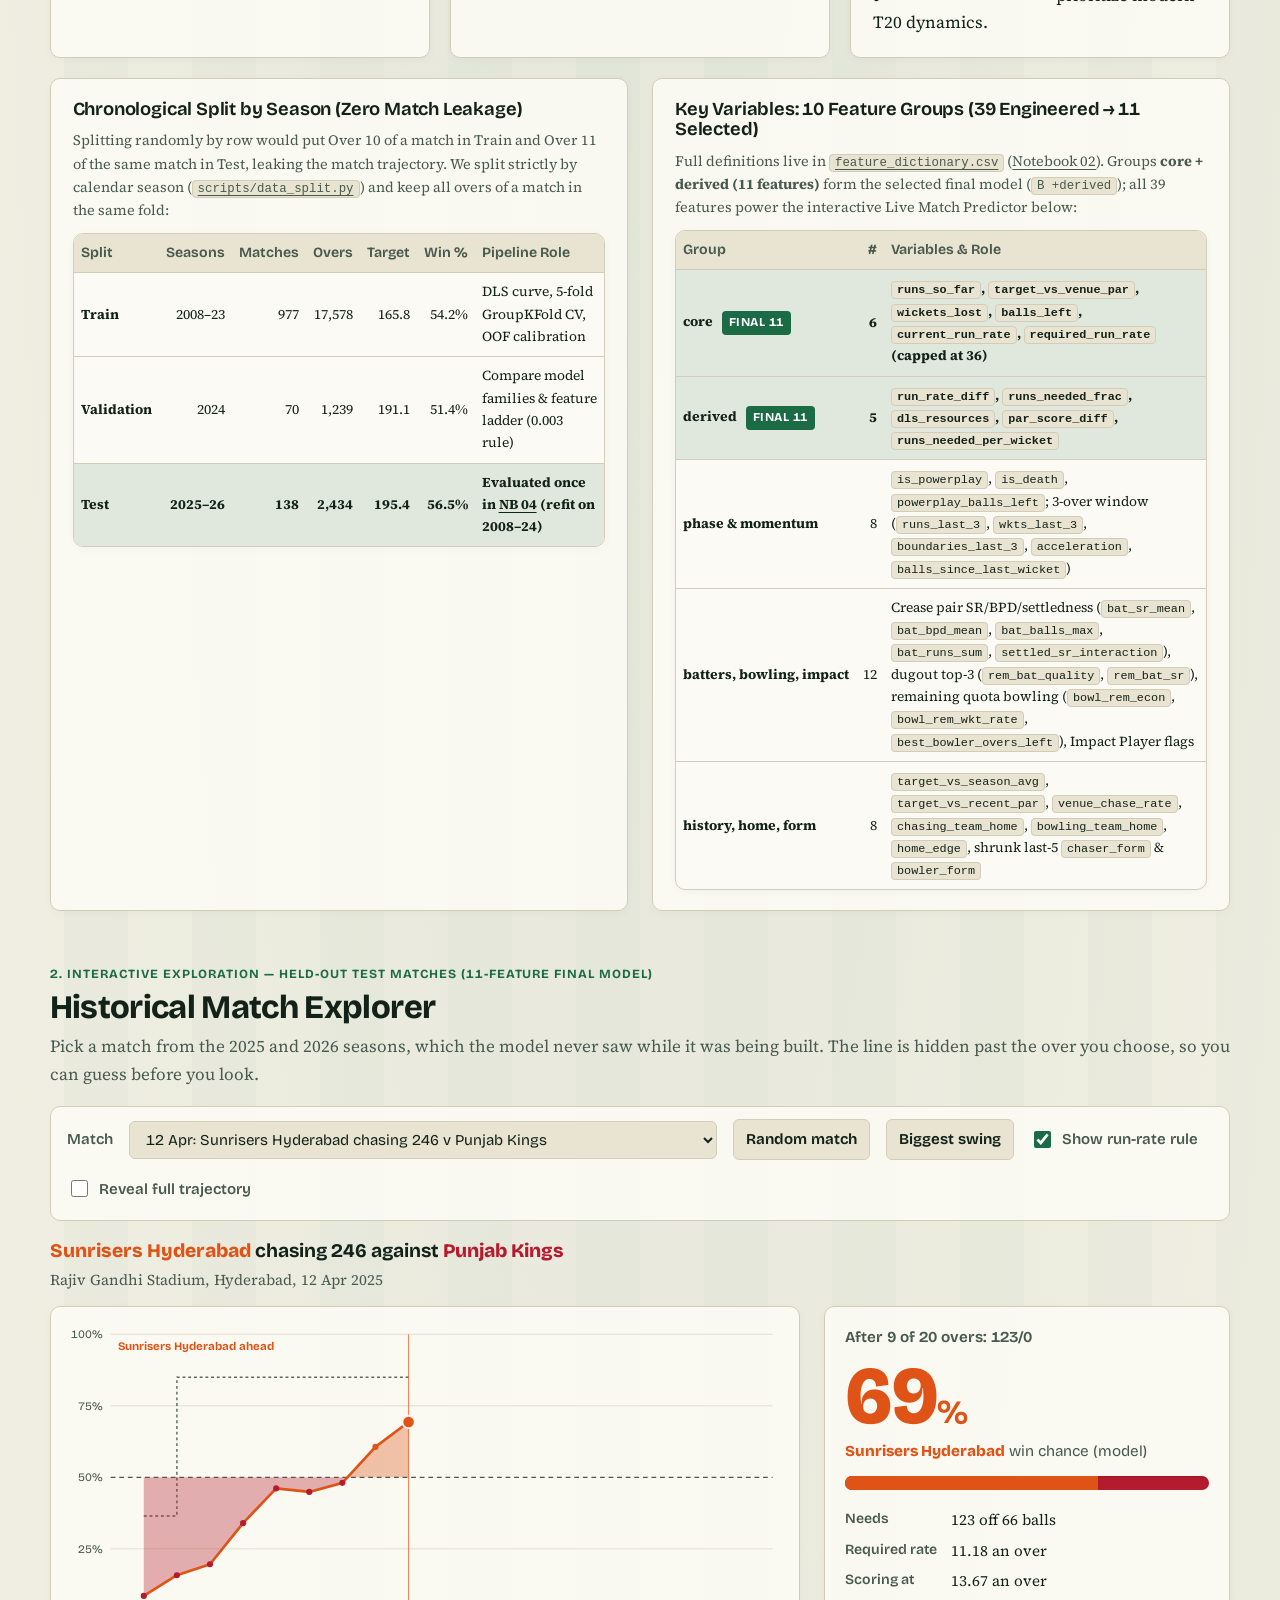
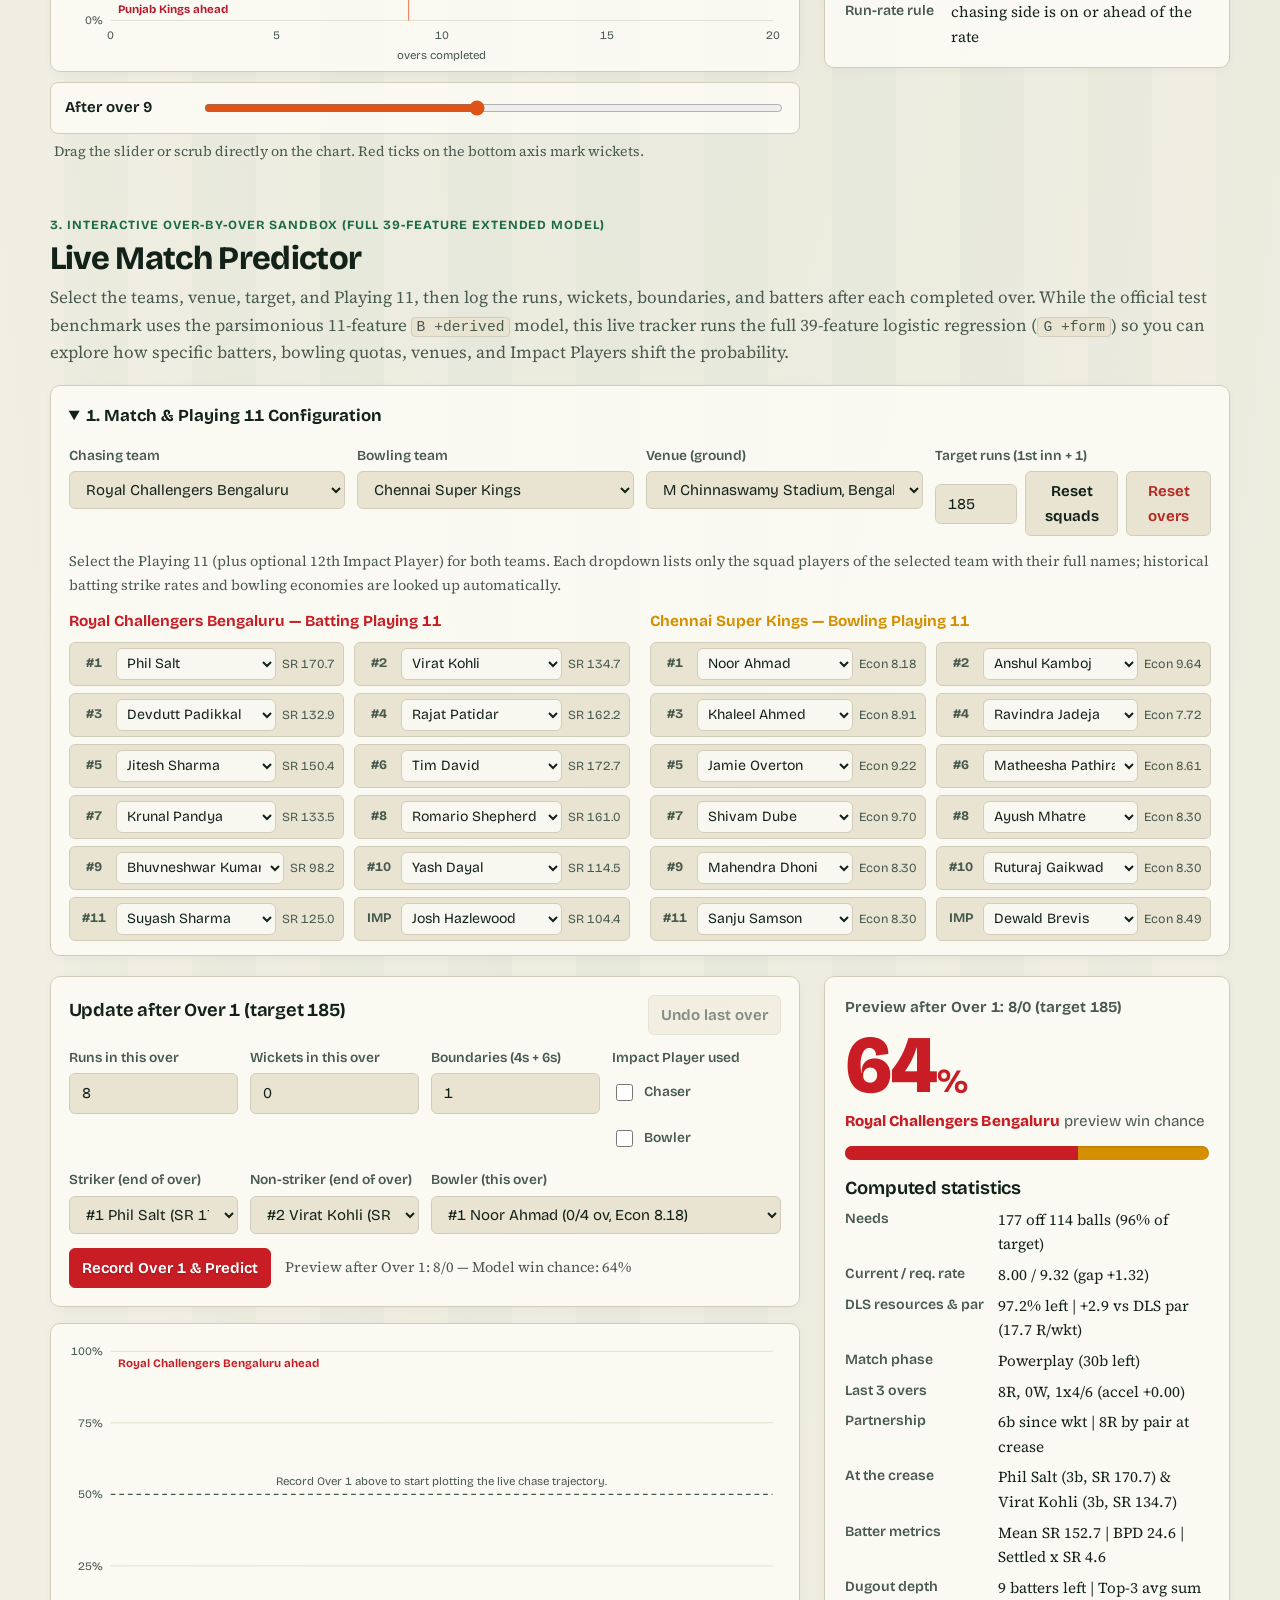
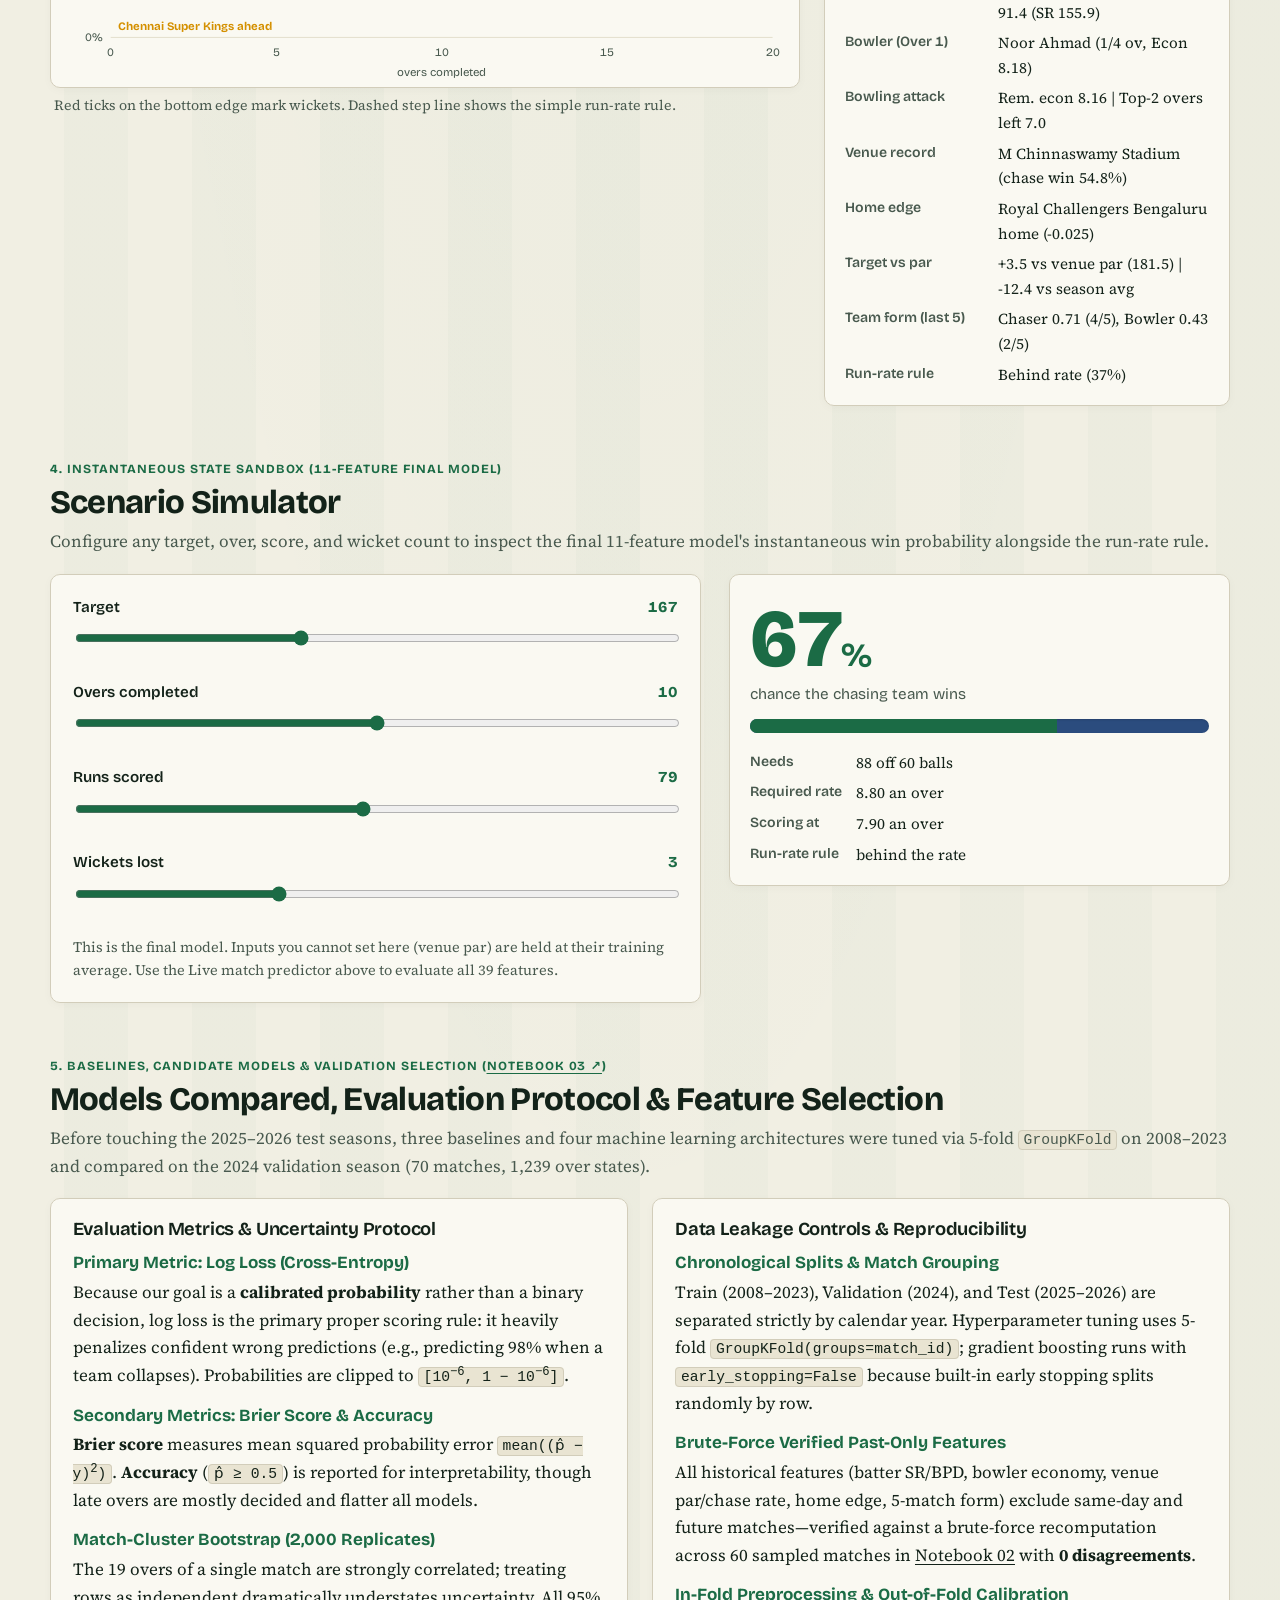
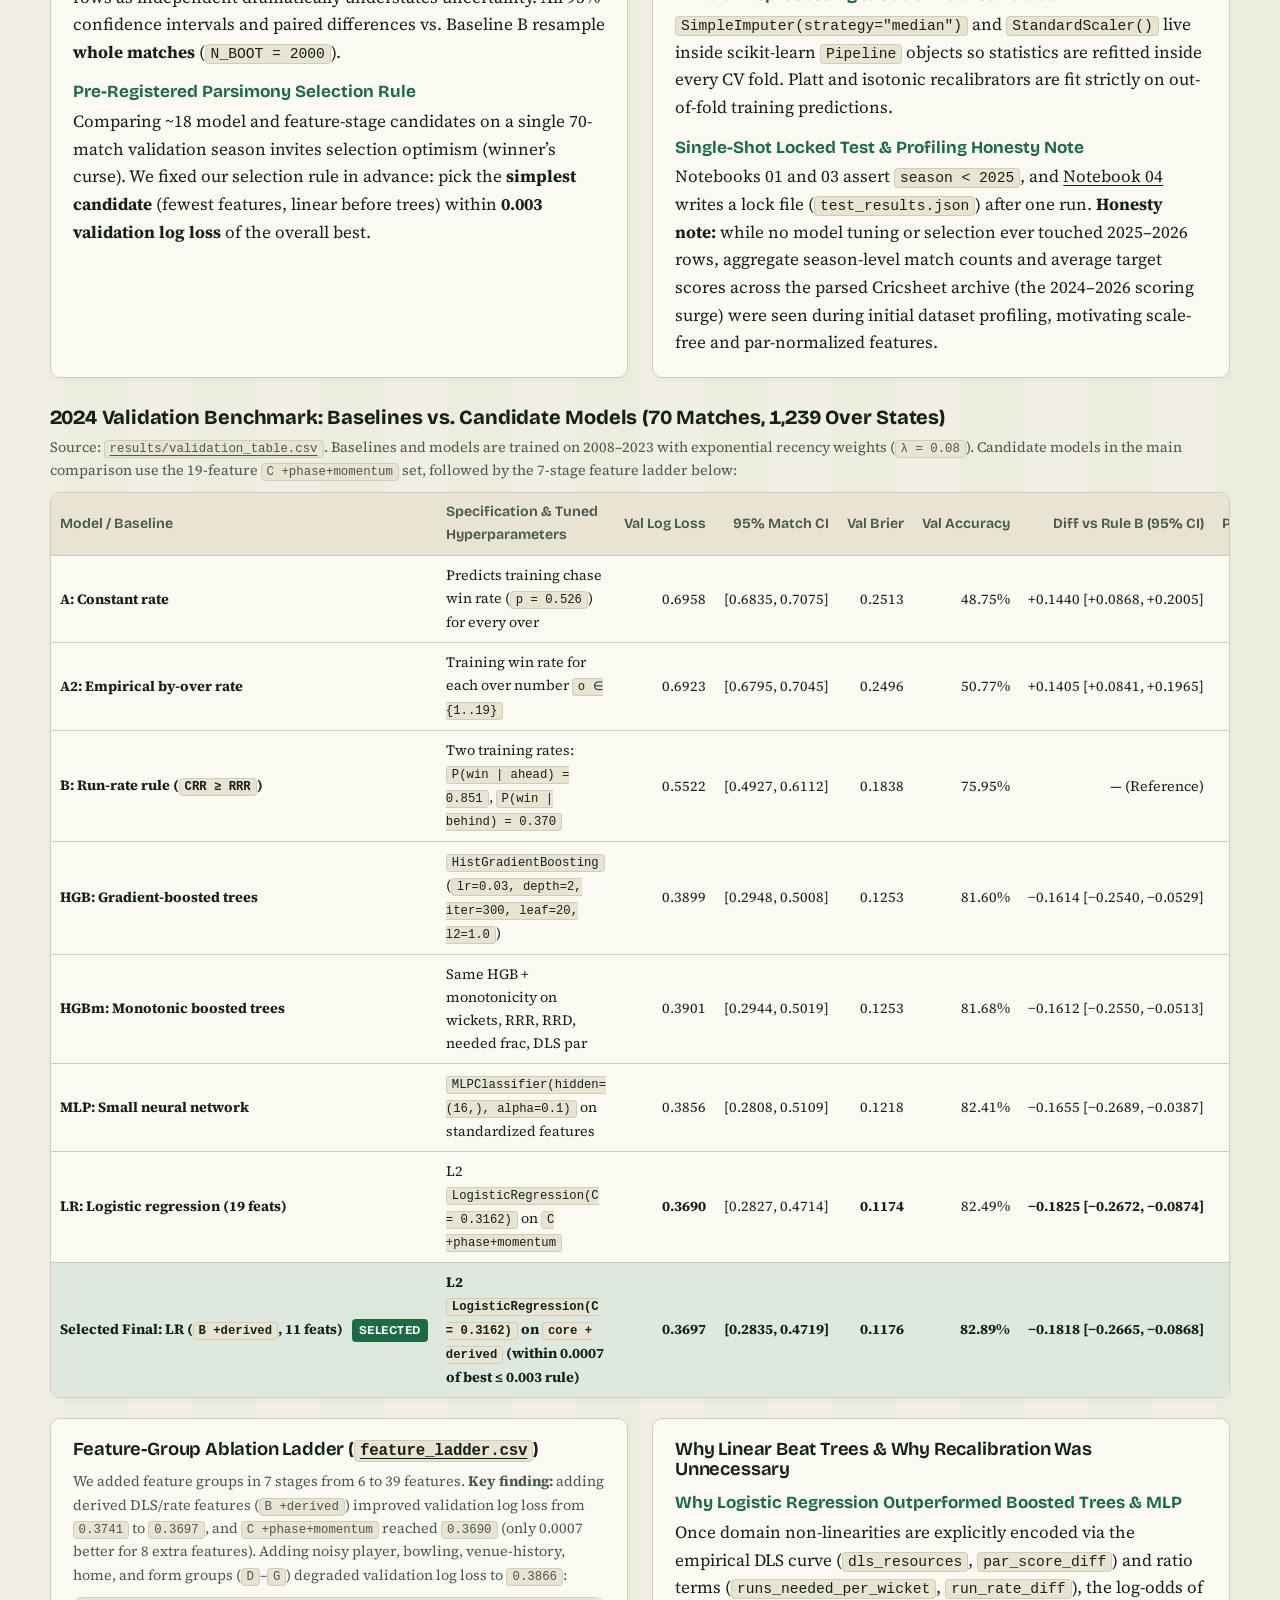
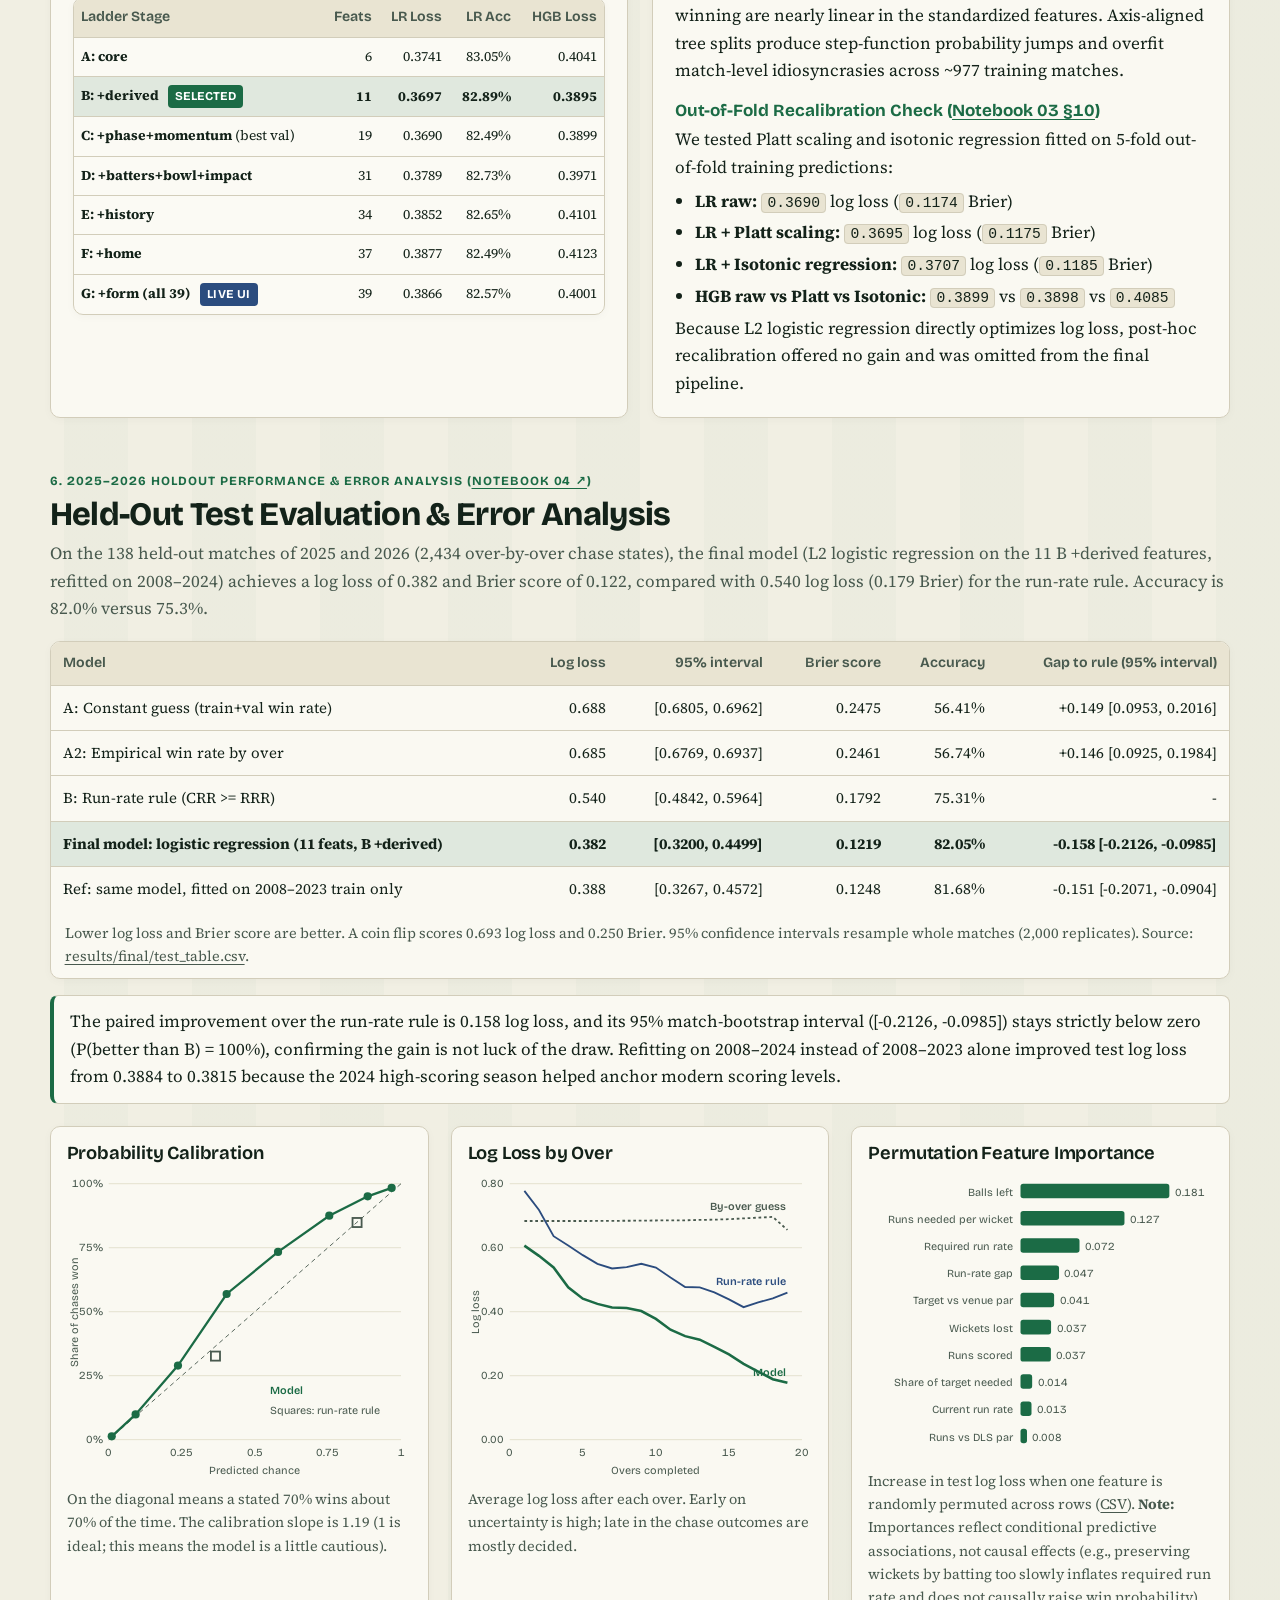
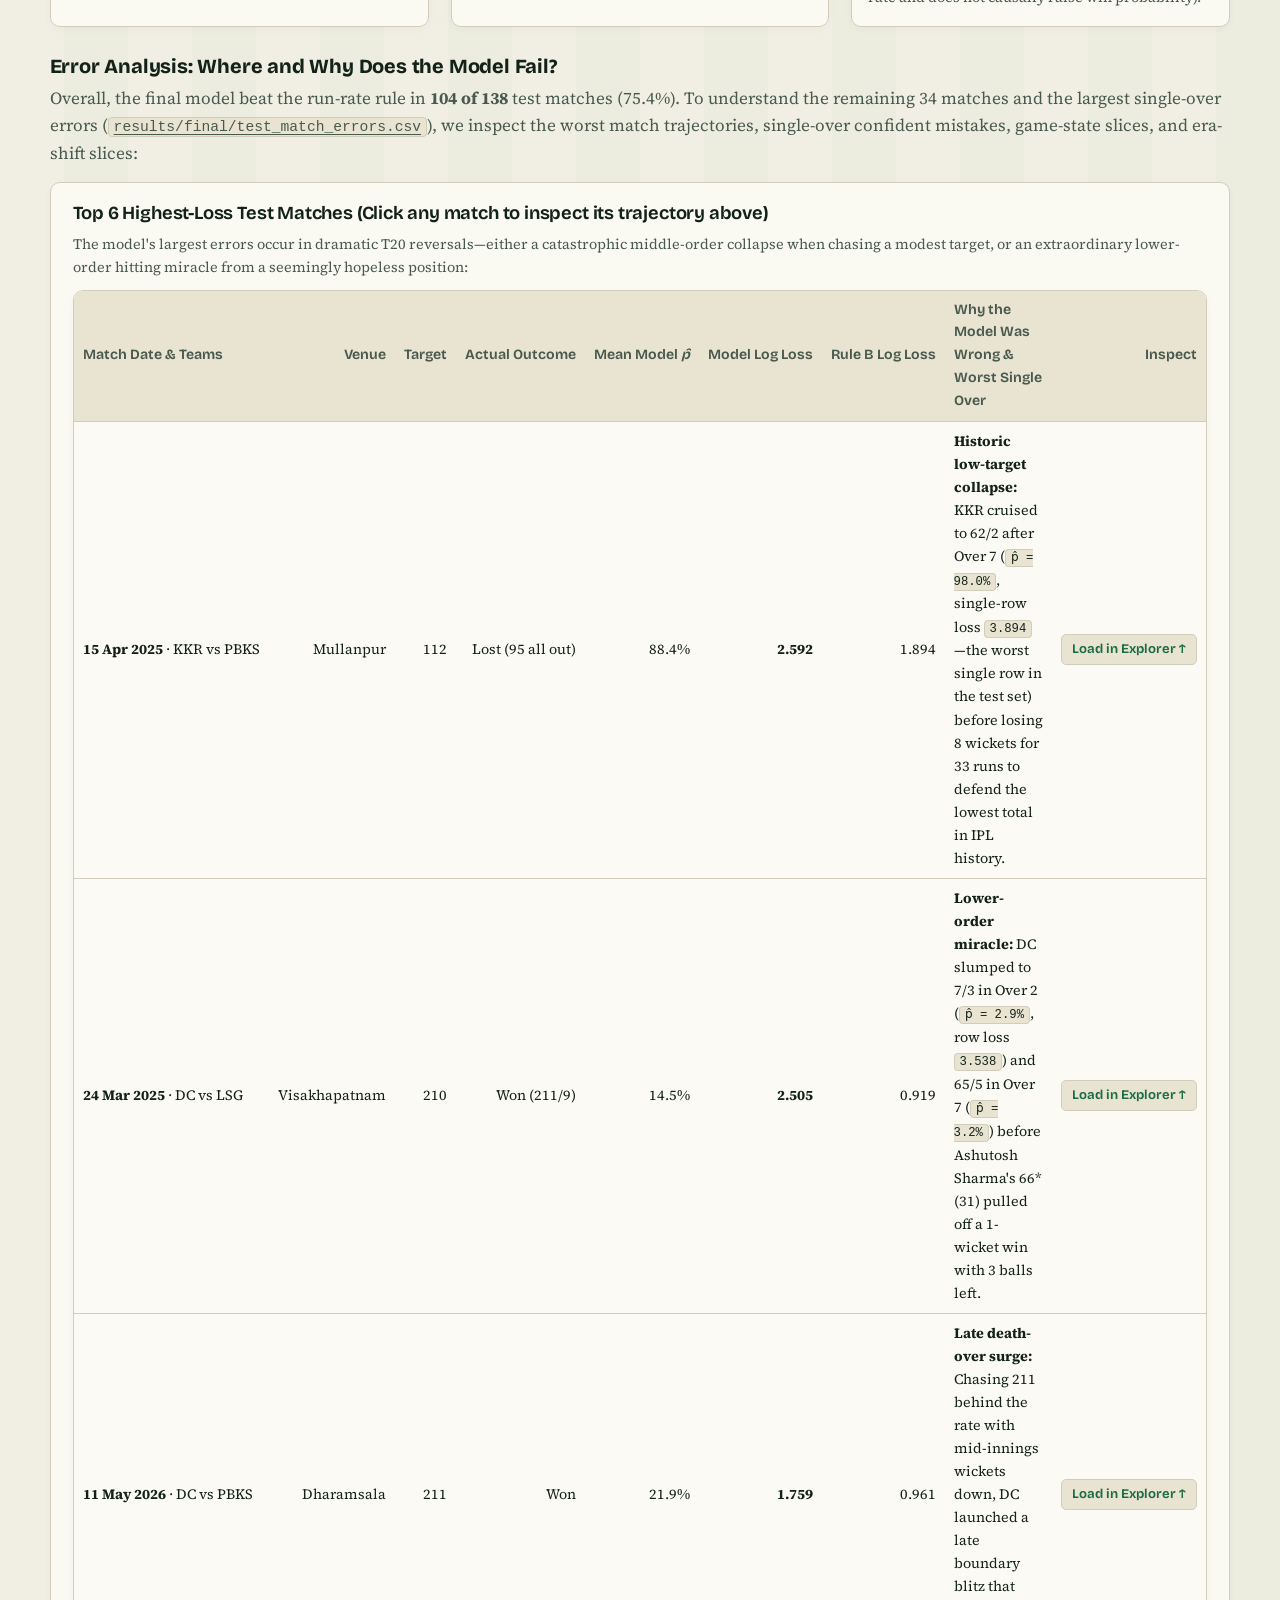
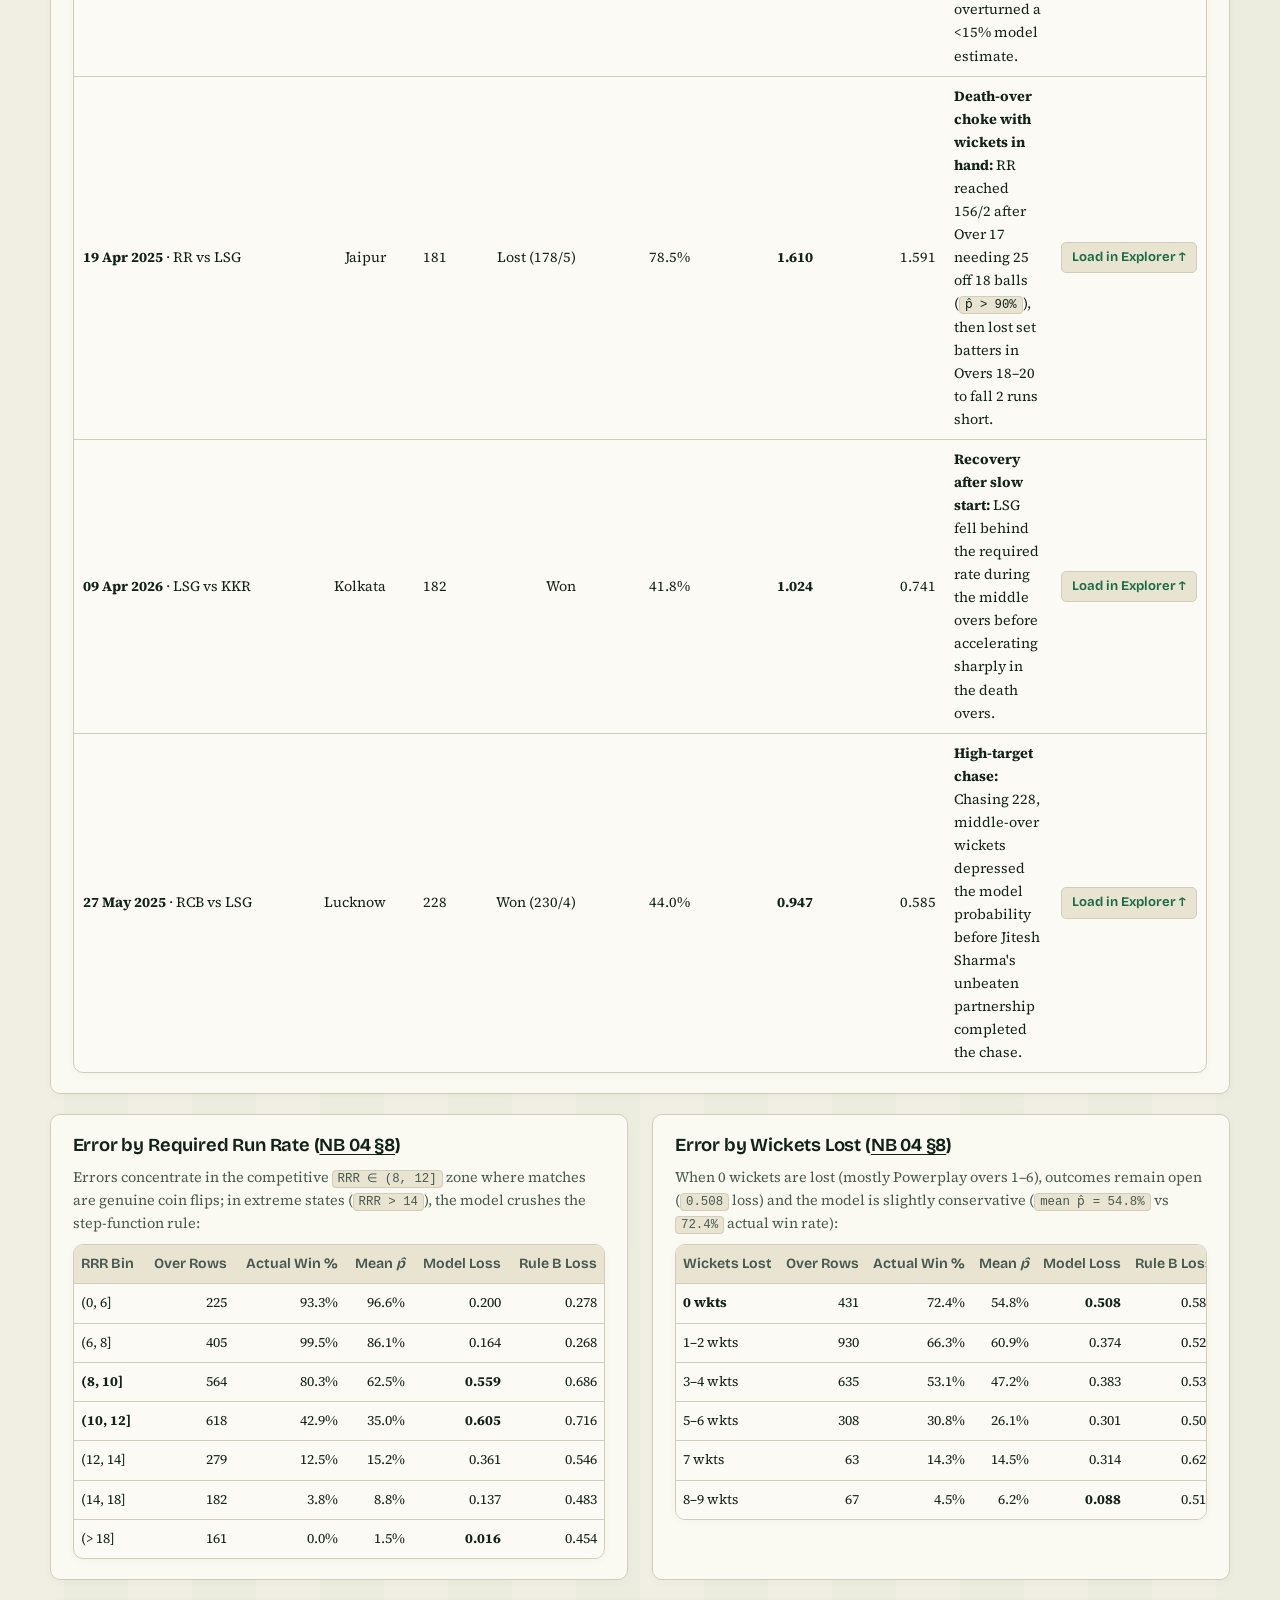
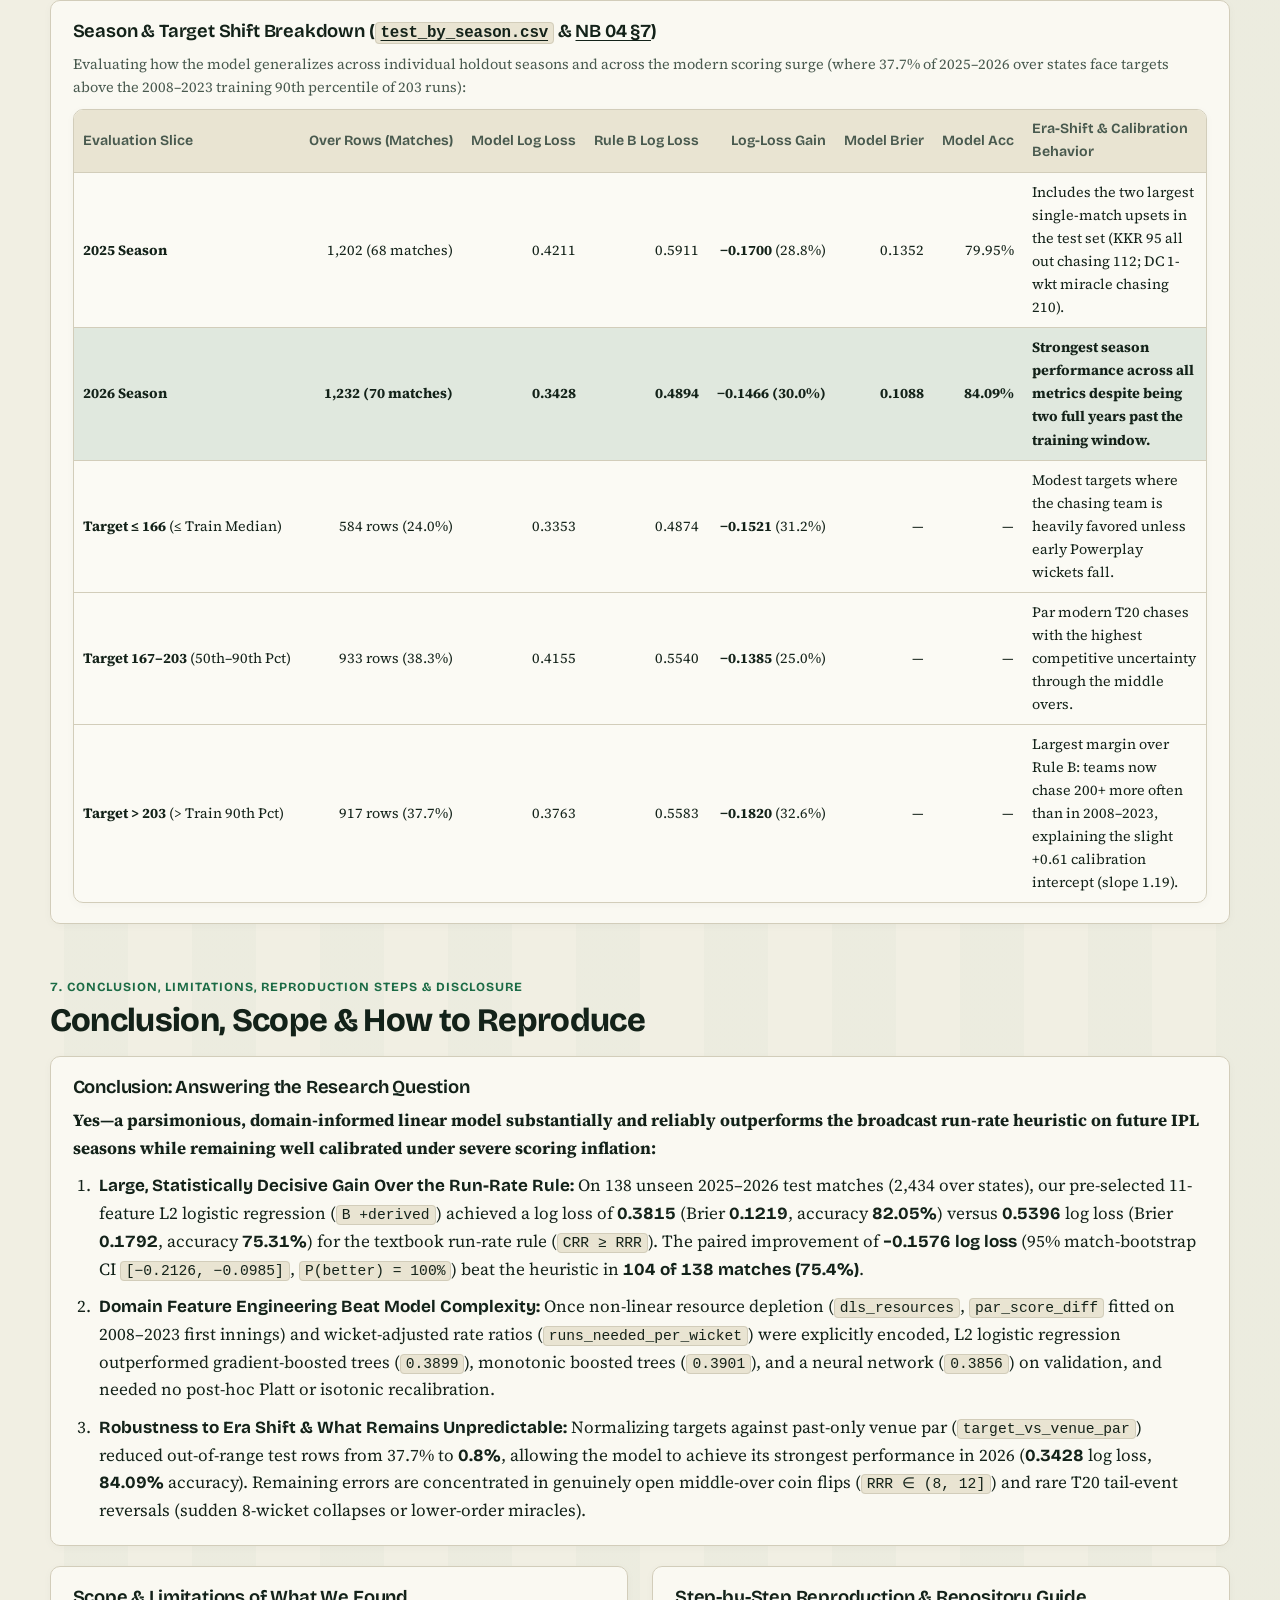
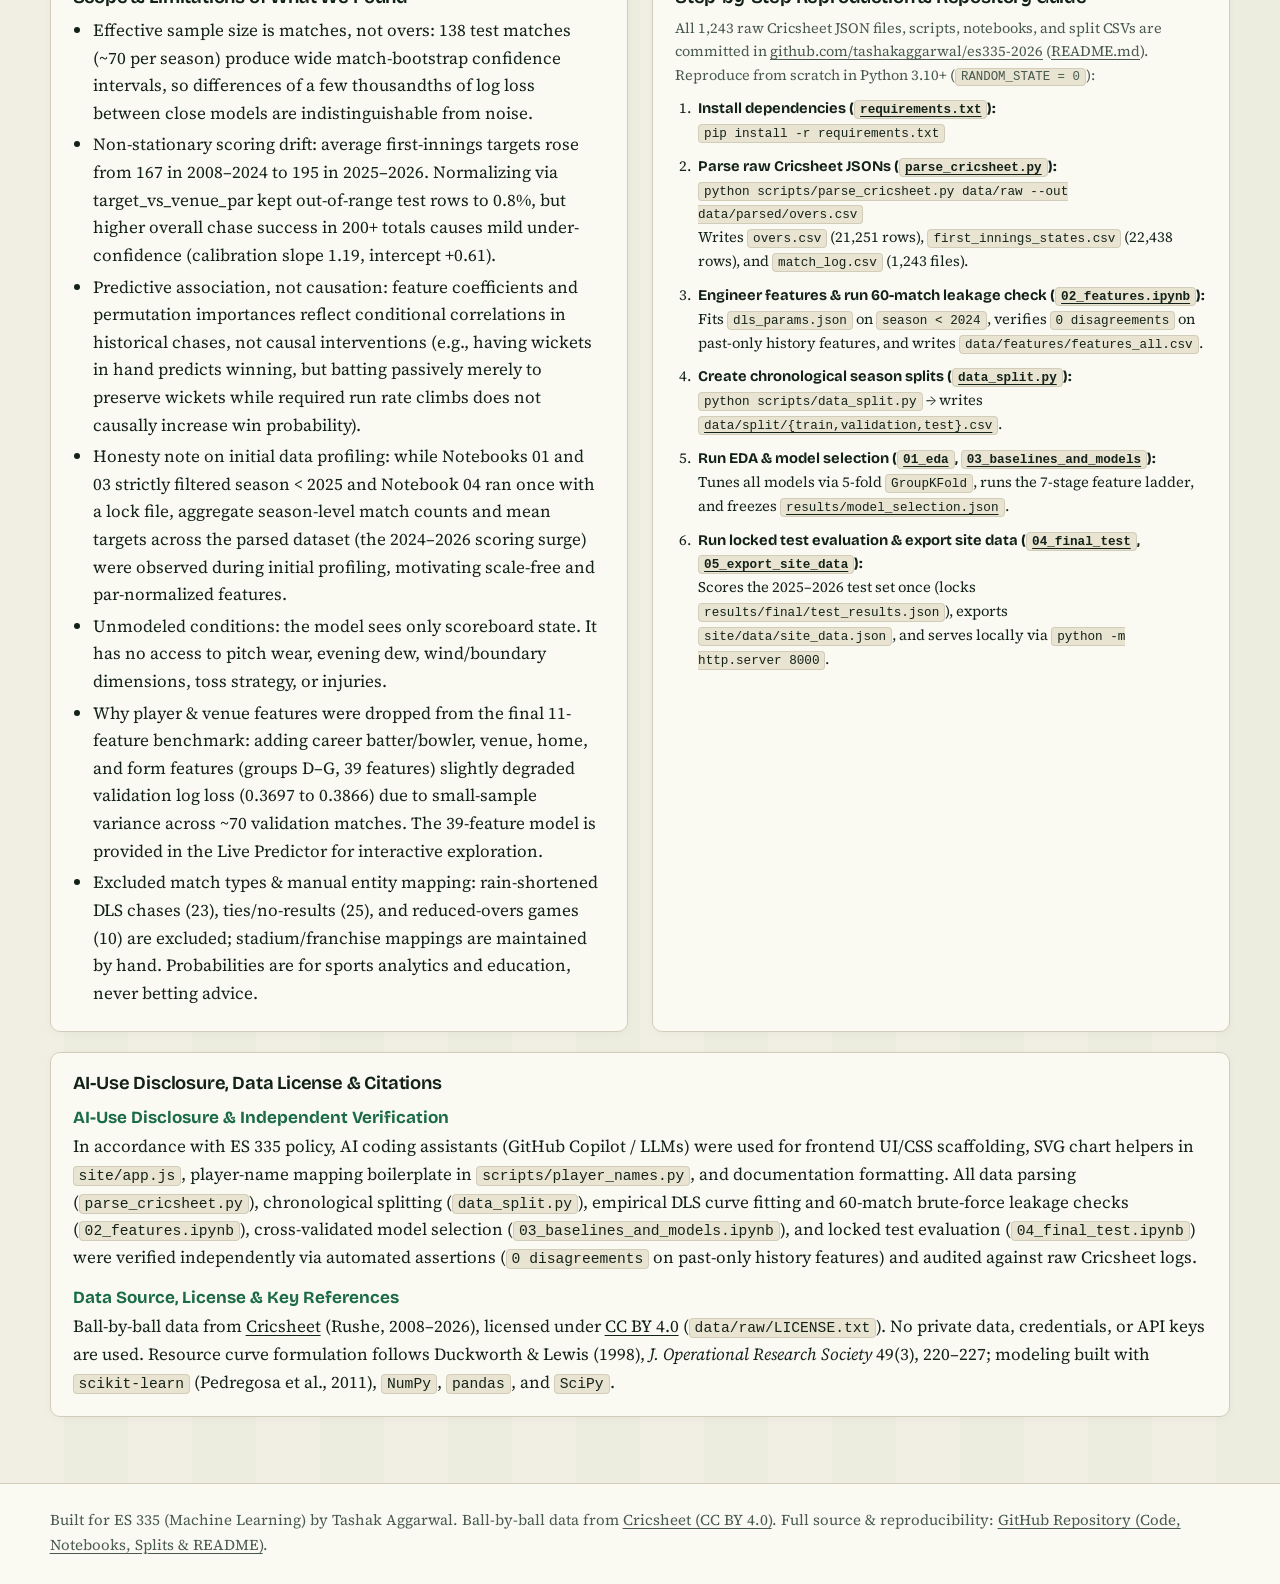
==== commit f1b9f807: "update site" ====
--- a/index.html
+++ b/index.html
@@ -52,7 +52,7 @@
 
 <main>
 <div class="wrap hero">
-  <span class="kicker">ES 335 Machine Learning — Indian Premier League (2008–2026)</span>
+  <span class="kicker">ES 335 Machine Learning &middot; By Tashak Aggarwal &middot; Indian Premier League (2008–2026)</span>
   <h1>IPL Chase Win Probability</h1>
   <p class="lede" id="lede">Can a calibrated machine learning model meaningfully beat the textbook broadcast run-rate rule (<code>CRR &ge; RRR</code>) when estimating over-by-over second-innings win probabilities, and does it stay calibrated as IPL scoring levels surge? Explore 138 held-out 2025–2026 chases, track a live chase with custom Playing 11s, or inspect the full methodology, model selection, and error analysis below.</p>
   <div class="hero-links">
@@ -90,6 +90,8 @@
           <dd>One row is the exact snapshot of a regular second-innings chase at the <b>end of completed over <i>o</i> &isin; {1, &hellip;, 19}</b> (before the 20th over starts or the chase finishes earlier).</dd>
           <dt>Target Variable &amp; Output</dt>
           <dd><span class="code-tag">chasing_team_won &isin; {0, 1}</span> (1 if the chasing team wins the match, 0 otherwise). The model outputs a calibrated probability <i>p&#770;</i> &isin; (0, 1), not a binary label.</dd>
+          <dt>Prediction-Time Information Boundary</dt>
+          <dd>Predictions are made immediately after the final delivery of completed over <i>o</i>. Available information is strictly limited to pre-match context from dates prior to the match, the first-innings target, deliveries up to over <i>o</i>, and the incoming batter at the crease for over <i>o + 1</i>—never any future delivery or outcome.</dd>
         </dl>
       </div>
 
@@ -418,7 +420,7 @@
           <dt>Match-Cluster Bootstrap (2,000 Replicates)</dt>
           <dd>The 19 overs of a single match are strongly correlated; treating rows as independent dramatically understates uncertainty. All 95% confidence intervals and paired differences vs. Baseline B resample <b>whole matches</b> (<span class="code-tag">N_BOOT = 2000</span>).</dd>
           <dt>Pre-Registered Parsimony Selection Rule</dt>
-          <dd>To avoid overfitting ~70 validation matches, we fixed our selection rule in advance: pick the <b>simplest candidate</b> (fewest features, linear before trees) within <b>0.003 validation log loss</b> of the overall best.</dd>
+          <dd>Comparing ~18 model and feature-stage candidates on a single 70-match validation season invites selection optimism (winner&rsquo;s curse). We fixed our selection rule in advance: pick the <b>simplest candidate</b> (fewest features, linear before trees) within <b>0.003 validation log loss</b> of the overall best.</dd>
         </dl>
       </div>
 
@@ -431,8 +433,8 @@
           <dd>All historical features (batter SR/BPD, bowler economy, venue par/chase rate, home edge, 5-match form) exclude same-day and future matches—verified against a brute-force recomputation across 60 sampled matches in <a href="https://github.com/tashakaggarwal/es335-2026/blob/main/notebooks/02_features.ipynb" target="_blank" rel="noopener">Notebook 02</a> with <b>0 disagreements</b>.</dd>
           <dt>In-Fold Preprocessing &amp; Out-of-Fold Calibration</dt>
           <dd><span class="code-tag">SimpleImputer(strategy="median")</span> and <span class="code-tag">StandardScaler()</span> live inside scikit-learn <span class="code-tag">Pipeline</span> objects so statistics are refitted inside every CV fold. Platt and isotonic recalibrators are fit strictly on out-of-fold training predictions.</dd>
-          <dt>Single-Shot Locked Test Evaluation</dt>
-          <dd>Notebooks 01 and 03 assert <span class="code-tag">season &lt; 2025</span>. <a href="https://github.com/tashakaggarwal/es335-2026/blob/main/notebooks/04_final_test.ipynb" target="_blank" rel="noopener">Notebook 04</a> writes a lock file (<span class="code-tag">test_results.json</span>) after one run and refuses re-execution unless overridden.</dd>
+          <dt>Single-Shot Locked Test &amp; Profiling Honesty Note</dt>
+          <dd>Notebooks 01 and 03 assert <span class="code-tag">season &lt; 2025</span>, and <a href="https://github.com/tashakaggarwal/es335-2026/blob/main/notebooks/04_final_test.ipynb" target="_blank" rel="noopener">Notebook 04</a> writes a lock file (<span class="code-tag">test_results.json</span>) after one run. <b>Honesty note:</b> while no model tuning or selection ever touched 2025–2026 rows, aggregate season-level match counts and average target scores across the parsed Cricsheet archive (the 2024–2026 scoring surge) were seen during initial dataset profiling, motivating scale-free and par-normalized features.</dd>
         </dl>
       </div>
     </div>
@@ -645,7 +647,7 @@
       <figure><h3>Log Loss by Over</h3><svg id="byover" role="img" viewBox="0 0 380 340" aria-label="Log loss by over"></svg>
         <figcaption>Average log loss after each over. Early on uncertainty is high; late in the chase outcomes are mostly decided.</figcaption></figure>
       <figure><h3>Permutation Feature Importance</h3><svg id="imp" role="img" viewBox="0 0 380 340" aria-label="Feature importance"></svg>
-        <figcaption>Increase in test log loss when one feature is randomly permuted across rows (<a href="https://github.com/tashakaggarwal/es335-2026/blob/main/results/final/test_permutation_importance.csv" target="_blank" rel="noopener">CSV</a>).</figcaption></figure>
+        <figcaption>Increase in test log loss when one feature is randomly permuted across rows (<a href="https://github.com/tashakaggarwal/es335-2026/blob/main/results/final/test_permutation_importance.csv" target="_blank" rel="noopener">CSV</a>). <b>Note:</b> Importances reflect conditional predictive associations, not causal effects (e.g., preserving wickets by batting too slowly inflates required run rate and does not causally raise win probability).</figcaption></figure>
     </div>
 
     <!-- ERROR ANALYSIS SUBSECTION -->
@@ -874,32 +876,51 @@
   </div>
 </section>
 
-<!-- ==================== 7. LIMITATIONS & REPOSITORY LINKS ==================== -->
+<!-- ==================== 7. CONCLUSION, LIMITATIONS & REPRODUCIBILITY ==================== -->
 <section id="limits" aria-labelledby="limits-h">
   <div class="wrap">
     <div class="section-head">
-      <span class="kicker">7. Assumptions, Constraints &amp; Reproducibility</span>
-      <h2 id="limits-h">Scope, Limitations &amp; Repository Verification Guide</h2>
-    </div>
+      <span class="kicker">7. Conclusion, Limitations, Reproduction Steps &amp; Disclosure</span>
+      <h2 id="limits-h">Conclusion, Scope &amp; How to Reproduce</h2>
+    </div>
+
+    <div class="card-panel" style="margin-bottom:20px">
+      <h3>Conclusion: Answering the Research Question</h3>
+      <p style="margin-bottom:10px"><b>Yes—a parsimonious, domain-informed linear model substantially and reliably outperforms the broadcast run-rate heuristic on future IPL seasons while remaining well calibrated under severe scoring inflation:</b></p>
+      <ol class="steps">
+        <li><b>Large, Statistically Decisive Gain Over the Run-Rate Rule:</b> On 138 unseen 2025–2026 test matches (2,434 over states), our pre-selected 11-feature L2 logistic regression (<span class="code-tag">B +derived</span>) achieved a log loss of <b>0.3815</b> (Brier <b>0.1219</b>, accuracy <b>82.05%</b>) versus <b>0.5396</b> log loss (Brier <b>0.1792</b>, accuracy <b>75.31%</b>) for the textbook run-rate rule (<span class="code-tag">CRR &ge; RRR</span>). The paired improvement of <b>&minus;0.1576 log loss</b> (95% match-bootstrap CI <span class="code-tag">[&minus;0.2126, &minus;0.0985]</span>, <span class="code-tag">P(better) = 100%</span>) beat the heuristic in <b>104 of 138 matches (75.4%)</b>.</li>
+        <li><b>Domain Feature Engineering Beat Model Complexity:</b> Once non-linear resource depletion (<span class="code-tag">dls_resources</span>, <span class="code-tag">par_score_diff</span> fitted on 2008–2023 first innings) and wicket-adjusted rate ratios (<span class="code-tag">runs_needed_per_wicket</span>) were explicitly encoded, L2 logistic regression outperformed gradient-boosted trees (<span class="code-tag">0.3899</span>), monotonic boosted trees (<span class="code-tag">0.3901</span>), and a neural network (<span class="code-tag">0.3856</span>) on validation, and needed no post-hoc Platt or isotonic recalibration.</li>
+        <li><b>Robustness to Era Shift &amp; What Remains Unpredictable:</b> Normalizing targets against past-only venue par (<span class="code-tag">target_vs_venue_par</span>) reduced out-of-range test rows from 37.7% to <b>0.8%</b>, allowing the model to achieve its strongest performance in 2026 (<b>0.3428</b> log loss, <b>84.09%</b> accuracy). Remaining errors are concentrated in genuinely open middle-over coin flips (<span class="code-tag">RRR &isin; (8, 12]</span>) and rare T20 tail-event reversals (sudden 8-wicket collapses or lower-order miracles).</li>
+      </ol>
+    </div>
+
     <div class="method-grid">
       <div class="card-panel">
         <h3>Scope &amp; Limitations of What We Found</h3>
         <ul class="tight" id="limits-list"></ul>
       </div>
       <div class="card-panel">
-        <h3>Verify &amp; Reproduce in the Repository</h3>
-        <p class="note" style="margin-bottom:10px">Every script, notebook, split CSV, and figure is committed in the GitHub repository so graders can verify and reproduce the entire pipeline:</p>
-        <dl class="plain">
-          <dt><a href="https://github.com/tashakaggarwal/es335-2026/blob/main/README.md" target="_blank" rel="noopener">README.md</a> &amp; <a href="https://github.com/tashakaggarwal/es335-2026/blob/main/requirements.txt" target="_blank" rel="noopener">requirements.txt</a></dt>
-          <dd>Step-by-step setup, exact CLI reproduction commands, data-access instructions, AI-use disclosure, and academic/data citations.</dd>
-          <dt><a href="https://github.com/tashakaggarwal/es335-2026/tree/main/scripts" target="_blank" rel="noopener">scripts/</a> (<span class="code-tag">parse_cricsheet.py</span>, <span class="code-tag">data_split.py</span>, <span class="code-tag">player_names.py</span>)</dt>
-          <dd>Deterministic ball-by-ball parser producing <span class="code-tag">overs.csv</span>, <span class="code-tag">first_innings_states.csv</span>, and <span class="code-tag">match_log.csv</span>, plus the chronological season splitter.</dd>
-          <dt><a href="https://github.com/tashakaggarwal/es335-2026/tree/main/notebooks" target="_blank" rel="noopener">notebooks/01_eda.ipynb &rarr; 05_export_site_data.ipynb</a></dt>
-          <dd><a href="https://github.com/tashakaggarwal/es335-2026/blob/main/notebooks/01_eda.ipynb" target="_blank" rel="noopener">01_eda</a> (train+val exploration), <a href="https://github.com/tashakaggarwal/es335-2026/blob/main/notebooks/02_features.ipynb" target="_blank" rel="noopener">02_features</a> (DLS curve + 60-match leakage audit), <a href="https://github.com/tashakaggarwal/es335-2026/blob/main/notebooks/03_baselines_and_models.ipynb" target="_blank" rel="noopener">03_baselines_and_models</a> (CV tuning, recalibration, feature ladder), <a href="https://github.com/tashakaggarwal/es335-2026/blob/main/notebooks/04_final_test.ipynb" target="_blank" rel="noopener">04_final_test</a> (locked test evaluation &amp; error slices), and <a href="https://github.com/tashakaggarwal/es335-2026/blob/main/notebooks/05_export_site_data.ipynb" target="_blank" rel="noopener">05_export_site_data</a>.</dd>
-          <dt><a href="https://github.com/tashakaggarwal/es335-2026/tree/main/results" target="_blank" rel="noopener">results/</a> &amp; <a href="https://github.com/tashakaggarwal/es335-2026/tree/main/data/split" target="_blank" rel="noopener">data/split/</a></dt>
-          <dd>Exact train/validation/test CSV splits, <span class="code-tag">model_selection.json</span>, validation &amp; test tables, row-level predictions, and static PNG plots.</dd>
-        </dl>
-      </div>
+        <h3>Step-by-Step Reproduction &amp; Repository Guide</h3>
+        <p class="note" style="margin-bottom:10px">All 1,243 raw Cricsheet JSON files, scripts, notebooks, and split CSVs are committed in <a href="https://github.com/tashakaggarwal/es335-2026" target="_blank" rel="noopener">github.com/tashakaggarwal/es335-2026</a> (<a href="https://github.com/tashakaggarwal/es335-2026/blob/main/README.md" target="_blank" rel="noopener">README.md</a>). Reproduce from scratch in Python 3.10+ (<span class="code-tag">RANDOM_STATE = 0</span>):</p>
+        <ol class="steps" style="font-size:0.92rem">
+          <li><b>Install dependencies (<a href="https://github.com/tashakaggarwal/es335-2026/blob/main/requirements.txt" target="_blank" rel="noopener"><span class="code-tag">requirements.txt</span></a>):</b><br><span class="code-tag">pip install -r requirements.txt</span></li>
+          <li><b>Parse raw Cricsheet JSONs (<a href="https://github.com/tashakaggarwal/es335-2026/blob/main/scripts/parse_cricsheet.py" target="_blank" rel="noopener"><span class="code-tag">parse_cricsheet.py</span></a>):</b><br><span class="code-tag">python scripts/parse_cricsheet.py data/raw --out data/parsed/overs.csv</span><br>Writes <span class="code-tag">overs.csv</span> (21,251 rows), <span class="code-tag">first_innings_states.csv</span> (22,438 rows), and <span class="code-tag">match_log.csv</span> (1,243 files).</li>
+          <li><b>Engineer features &amp; run 60-match leakage check (<a href="https://github.com/tashakaggarwal/es335-2026/blob/main/notebooks/02_features.ipynb" target="_blank" rel="noopener"><span class="code-tag">02_features.ipynb</span></a>):</b><br>Fits <span class="code-tag">dls_params.json</span> on <span class="code-tag">season &lt; 2024</span>, verifies <span class="code-tag">0 disagreements</span> on past-only history features, and writes <span class="code-tag">data/features/features_all.csv</span>.</li>
+          <li><b>Create chronological season splits (<a href="https://github.com/tashakaggarwal/es335-2026/blob/main/scripts/data_split.py" target="_blank" rel="noopener"><span class="code-tag">data_split.py</span></a>):</b><br><span class="code-tag">python scripts/data_split.py</span> &rarr; writes <a href="https://github.com/tashakaggarwal/es335-2026/tree/main/data/split" target="_blank" rel="noopener"><span class="code-tag">data/split/{train,validation,test}.csv</span></a>.</li>
+          <li><b>Run EDA &amp; model selection (<a href="https://github.com/tashakaggarwal/es335-2026/blob/main/notebooks/01_eda.ipynb" target="_blank" rel="noopener"><span class="code-tag">01_eda</span></a>, <a href="https://github.com/tashakaggarwal/es335-2026/blob/main/notebooks/03_baselines_and_models.ipynb" target="_blank" rel="noopener"><span class="code-tag">03_baselines_and_models</span></a>):</b><br>Tunes all models via 5-fold <span class="code-tag">GroupKFold</span>, runs the 7-stage feature ladder, and freezes <a href="https://github.com/tashakaggarwal/es335-2026/blob/main/results/model_selection.json" target="_blank" rel="noopener"><span class="code-tag">results/model_selection.json</span></a>.</li>
+          <li><b>Run locked test evaluation &amp; export site data (<a href="https://github.com/tashakaggarwal/es335-2026/blob/main/notebooks/04_final_test.ipynb" target="_blank" rel="noopener"><span class="code-tag">04_final_test</span></a>, <a href="https://github.com/tashakaggarwal/es335-2026/blob/main/notebooks/05_export_site_data.ipynb" target="_blank" rel="noopener"><span class="code-tag">05_export_site_data</span></a>):</b><br>Scores the 2025–2026 test set once (locks <span class="code-tag">results/final/test_results.json</span>), exports <span class="code-tag">site/data/site_data.json</span>, and serves locally via <span class="code-tag">python -m http.server 8000</span>.</li>
+        </ol>
+      </div>
+    </div>
+
+    <div class="card-panel" style="margin-top:20px">
+      <h3>AI-Use Disclosure, Data License &amp; Citations</h3>
+      <dl class="plain">
+        <dt>AI-Use Disclosure &amp; Independent Verification</dt>
+        <dd>In accordance with ES 335 policy, AI coding assistants (GitHub Copilot / LLMs) were used for frontend UI/CSS scaffolding, SVG chart helpers in <span class="code-tag">site/app.js</span>, player-name mapping boilerplate in <span class="code-tag">scripts/player_names.py</span>, and documentation formatting. All data parsing (<span class="code-tag">parse_cricsheet.py</span>), chronological splitting (<span class="code-tag">data_split.py</span>), empirical DLS curve fitting and 60-match brute-force leakage checks (<span class="code-tag">02_features.ipynb</span>), cross-validated model selection (<span class="code-tag">03_baselines_and_models.ipynb</span>), and locked test evaluation (<span class="code-tag">04_final_test.ipynb</span>) were verified independently via automated assertions (<span class="code-tag">0 disagreements</span> on past-only history features) and audited against raw Cricsheet logs.</dd>
+        <dt>Data Source, License &amp; Key References</dt>
+        <dd>Ball-by-ball data from <a href="https://cricsheet.org/" target="_blank" rel="noopener">Cricsheet</a> (Rushe, 2008–2026), licensed under <a href="https://creativecommons.org/licenses/by/4.0/" target="_blank" rel="noopener">CC BY 4.0</a> (<span class="code-tag">data/raw/LICENSE.txt</span>). No private data, credentials, or API keys are used. Resource curve formulation follows Duckworth &amp; Lewis (1998), <em>J. Operational Research Society</em> 49(3), 220–227; modeling built with <span class="code-tag">scikit-learn</span> (Pedregosa et al., 2011), <span class="code-tag">NumPy</span>, <span class="code-tag">pandas</span>, and <span class="code-tag">SciPy</span>.</dd>
+      </dl>
     </div>
   </div>
 </section>
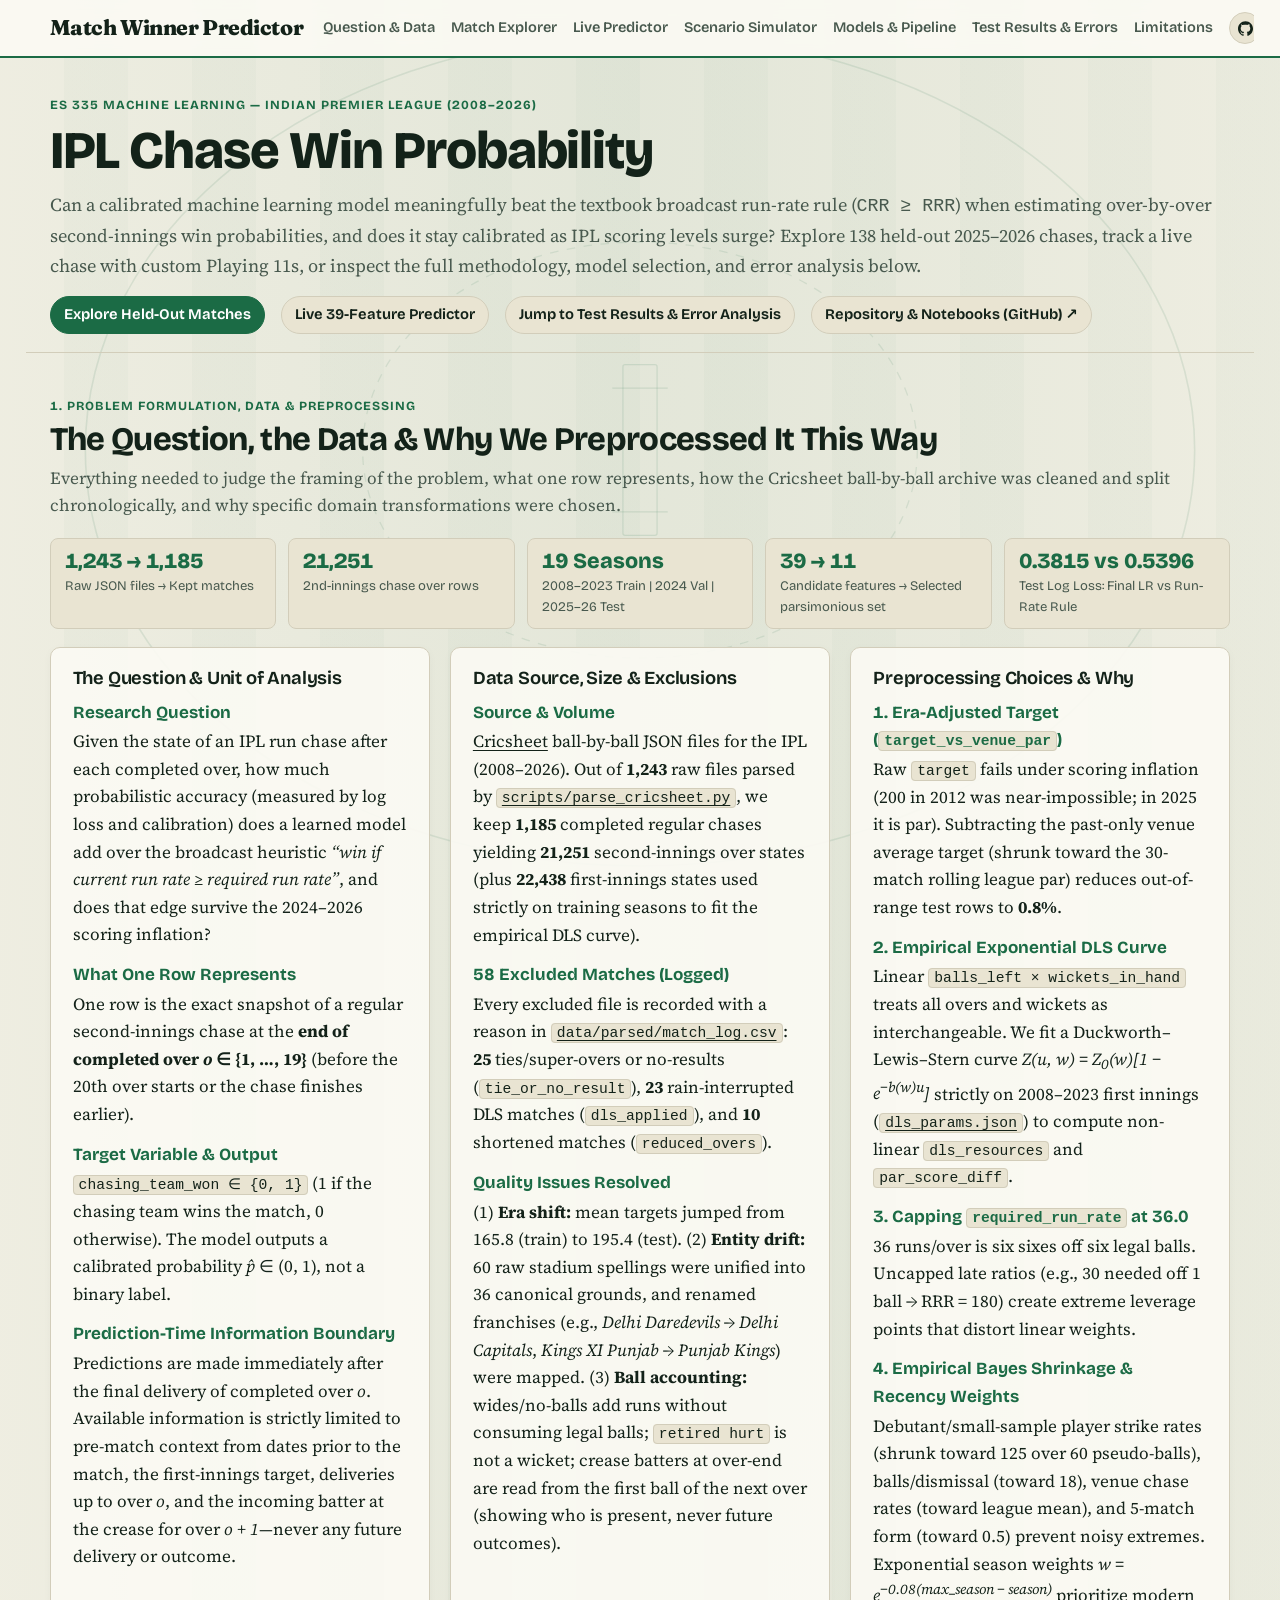
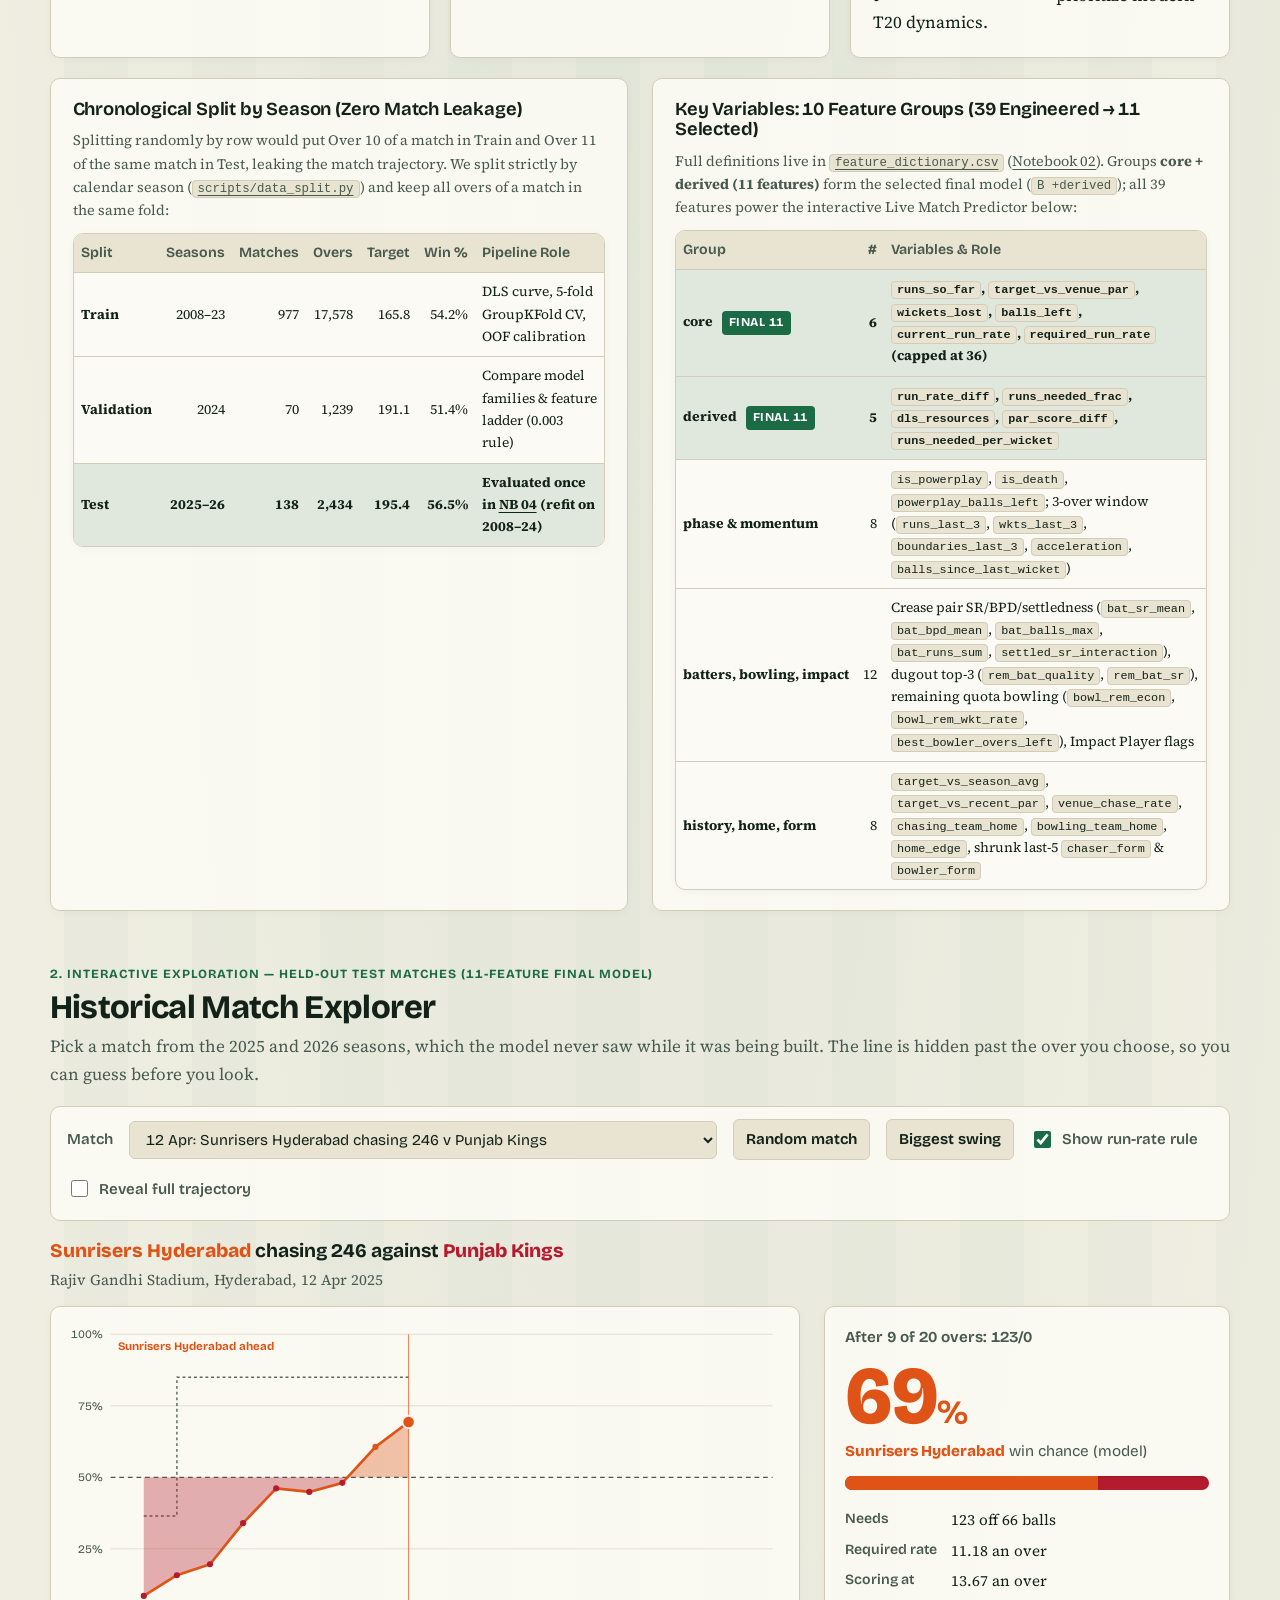
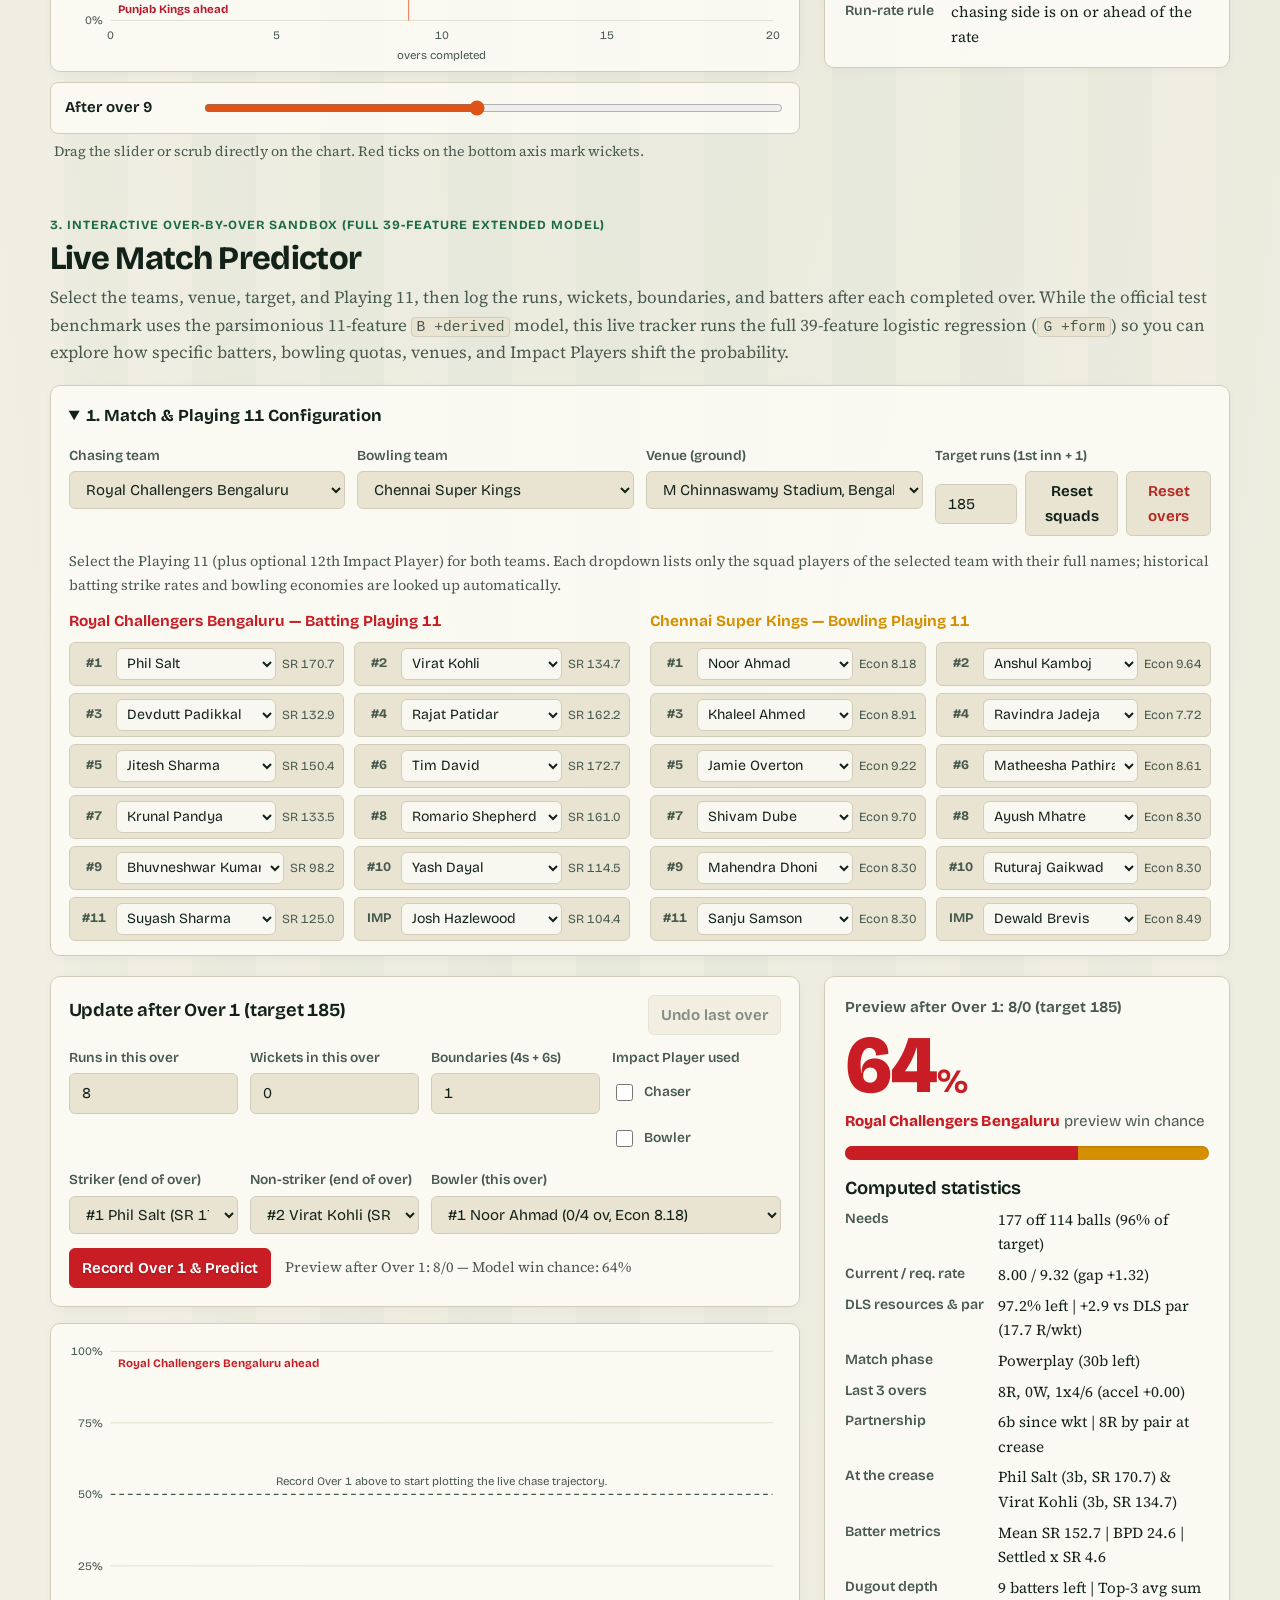
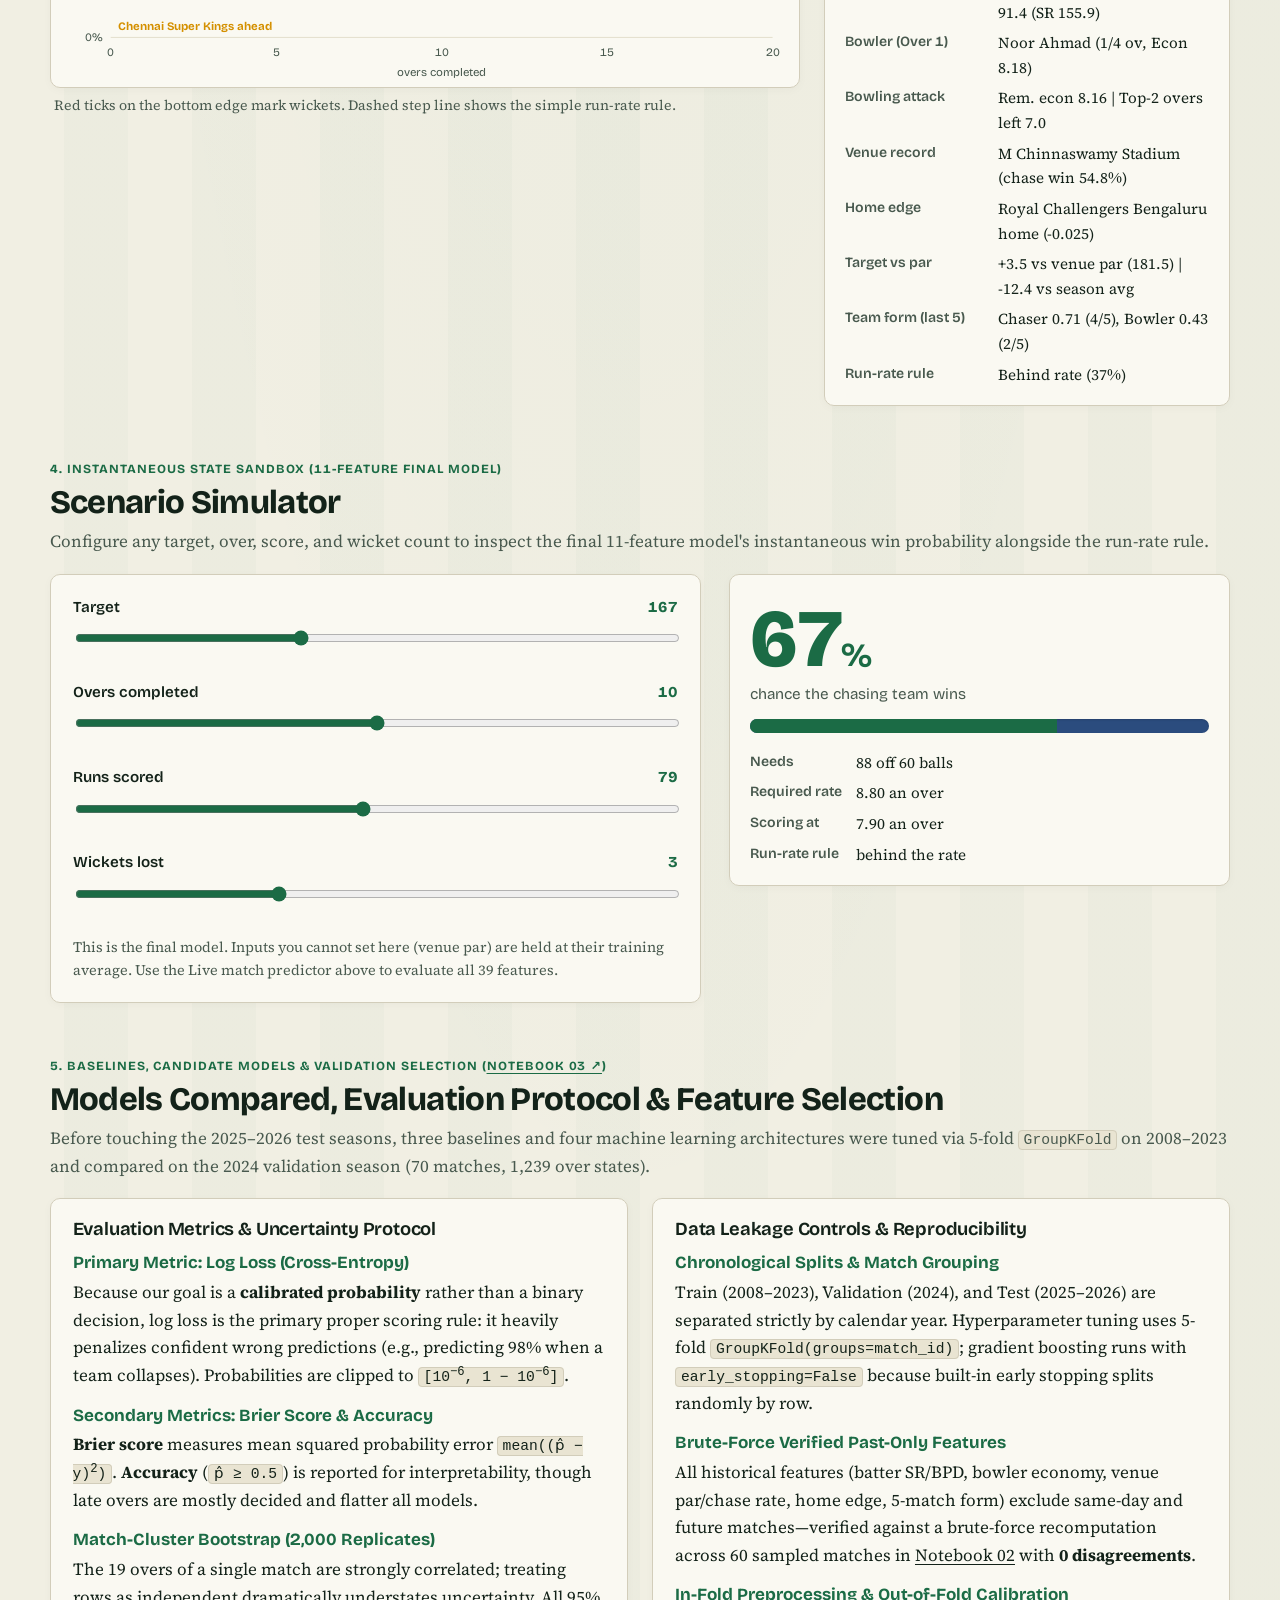
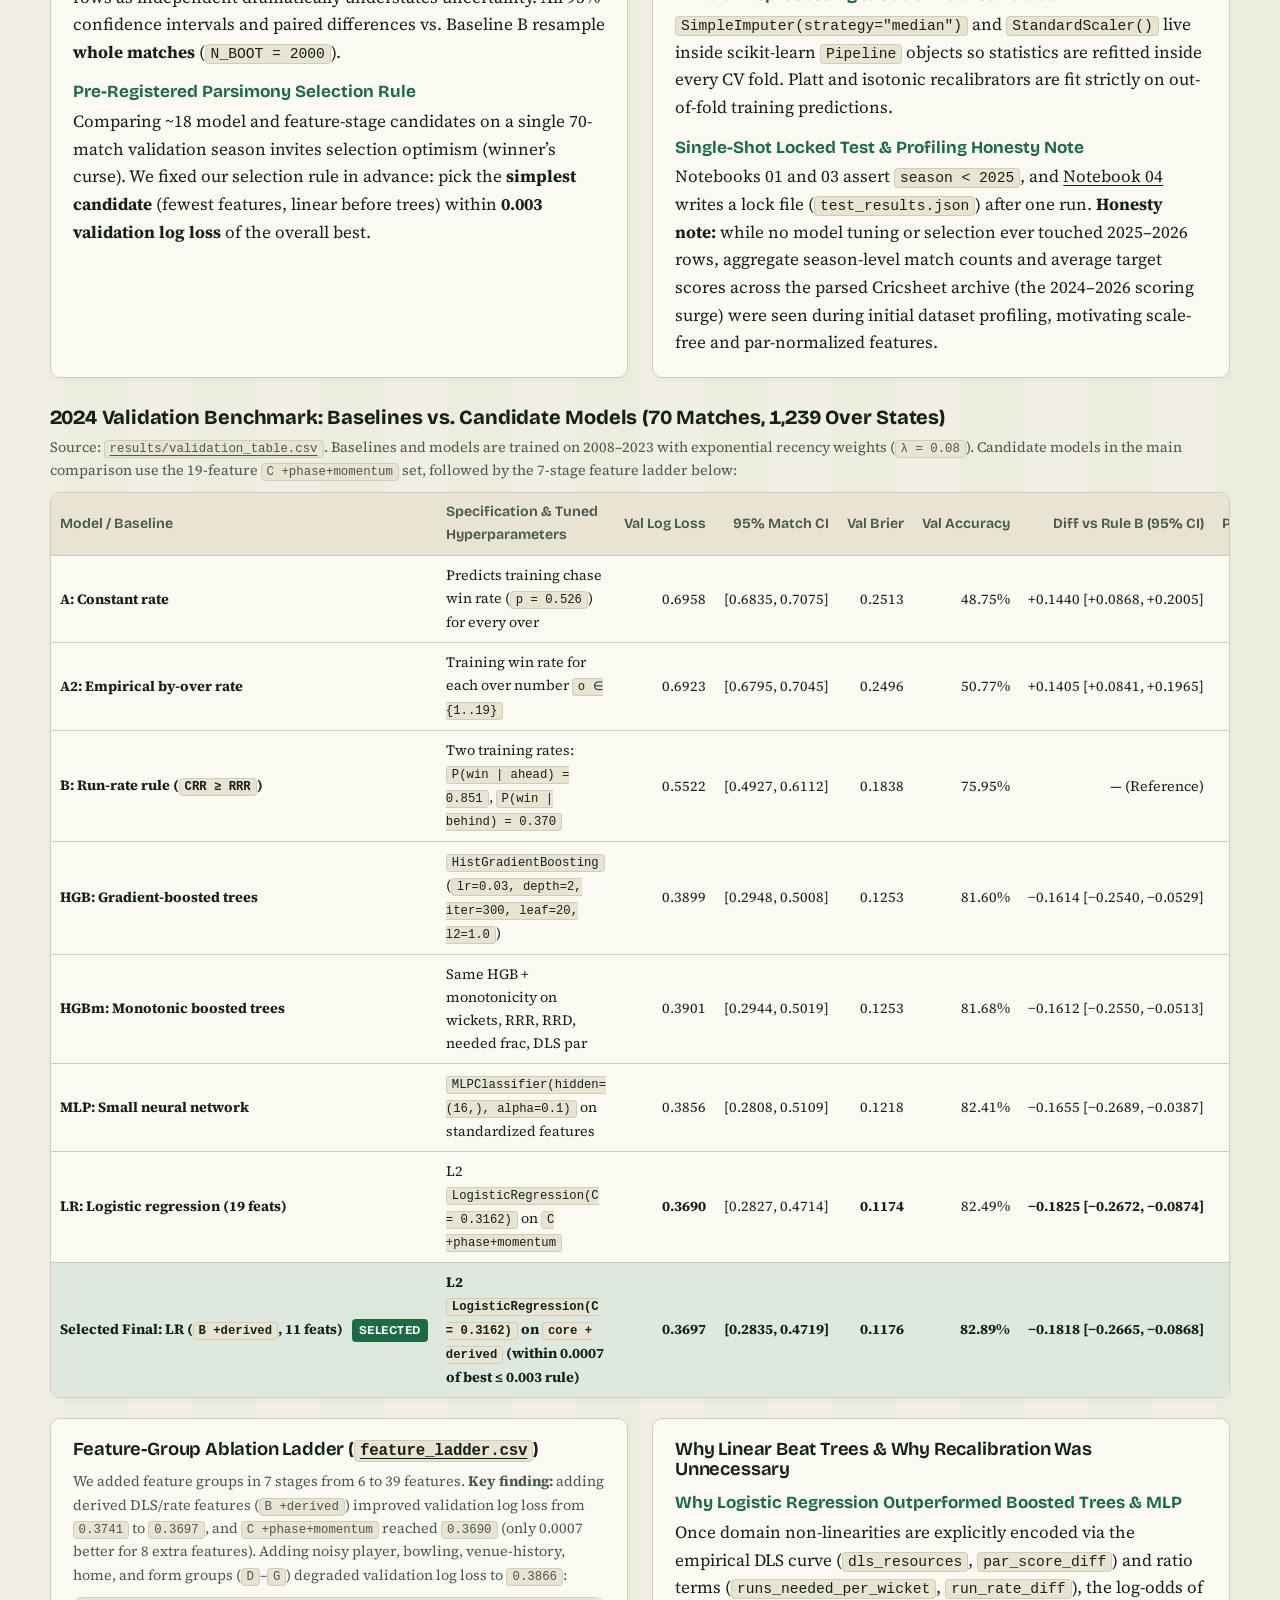
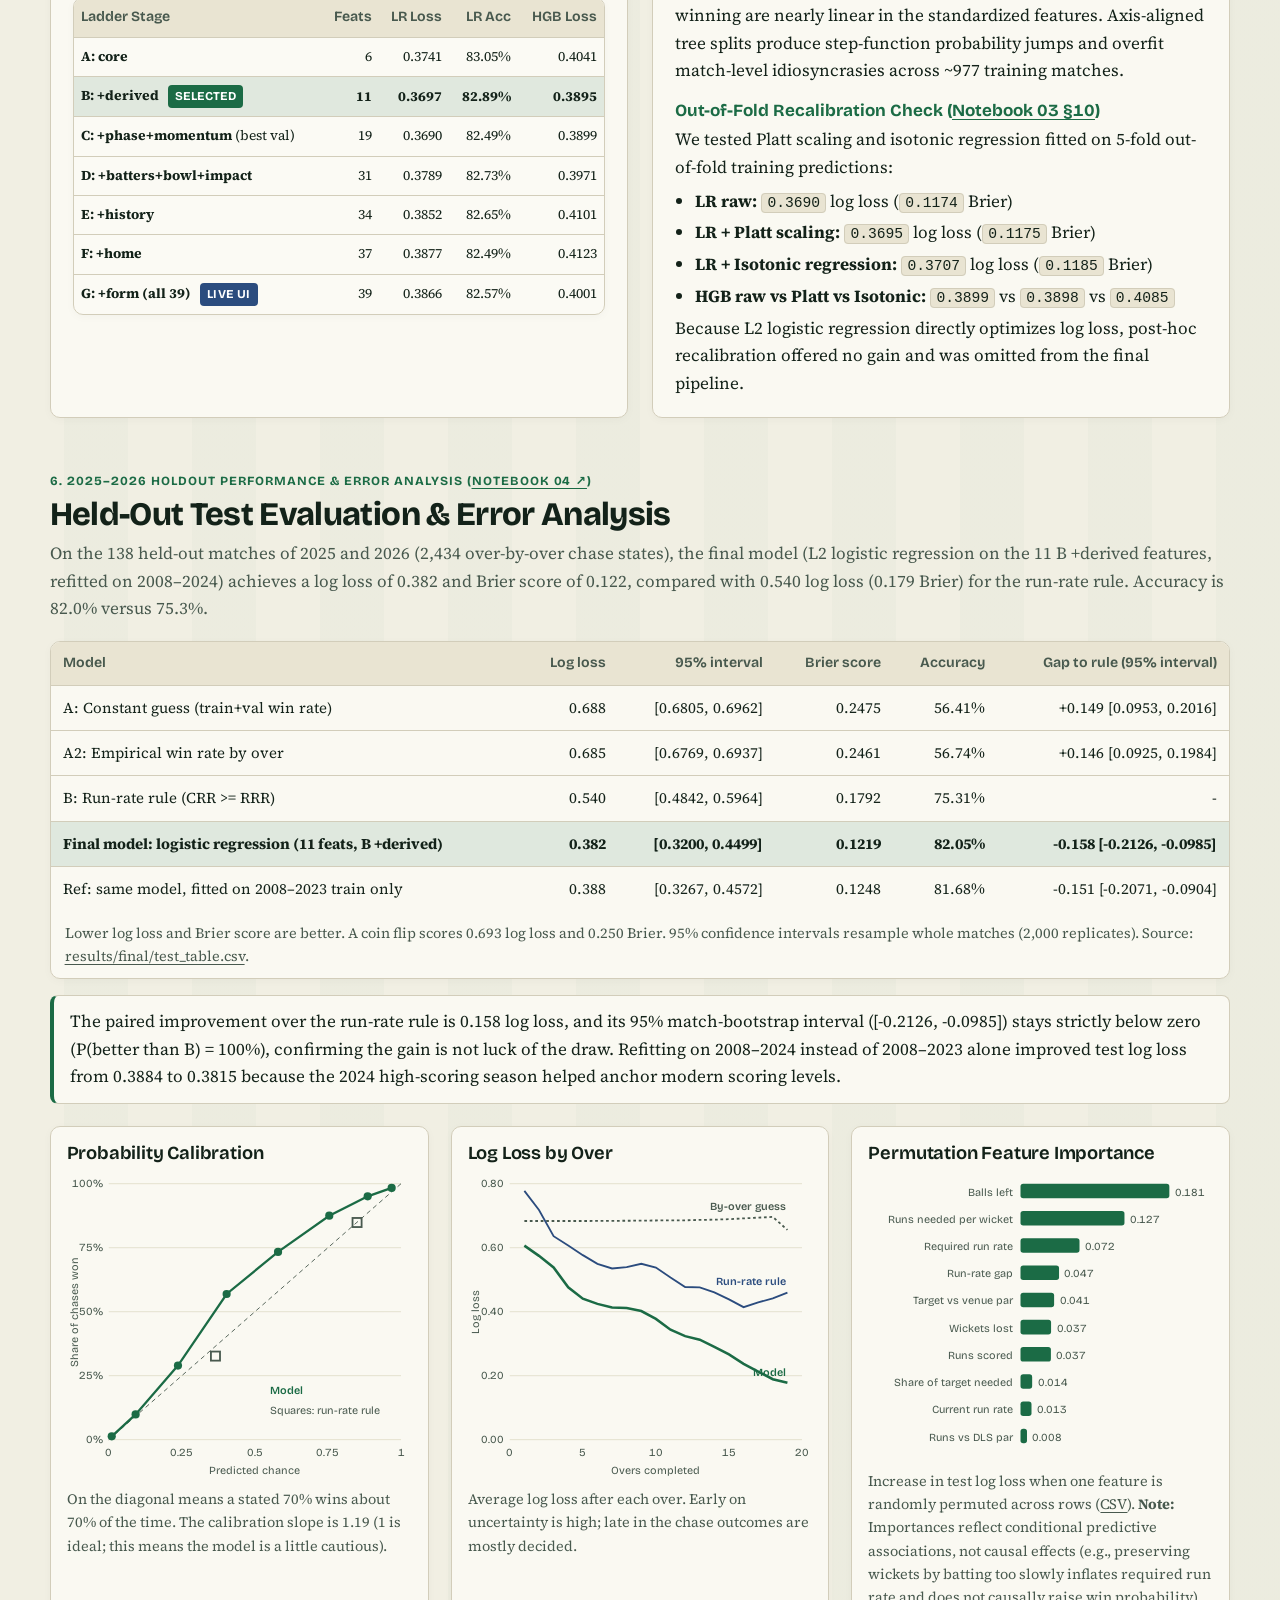
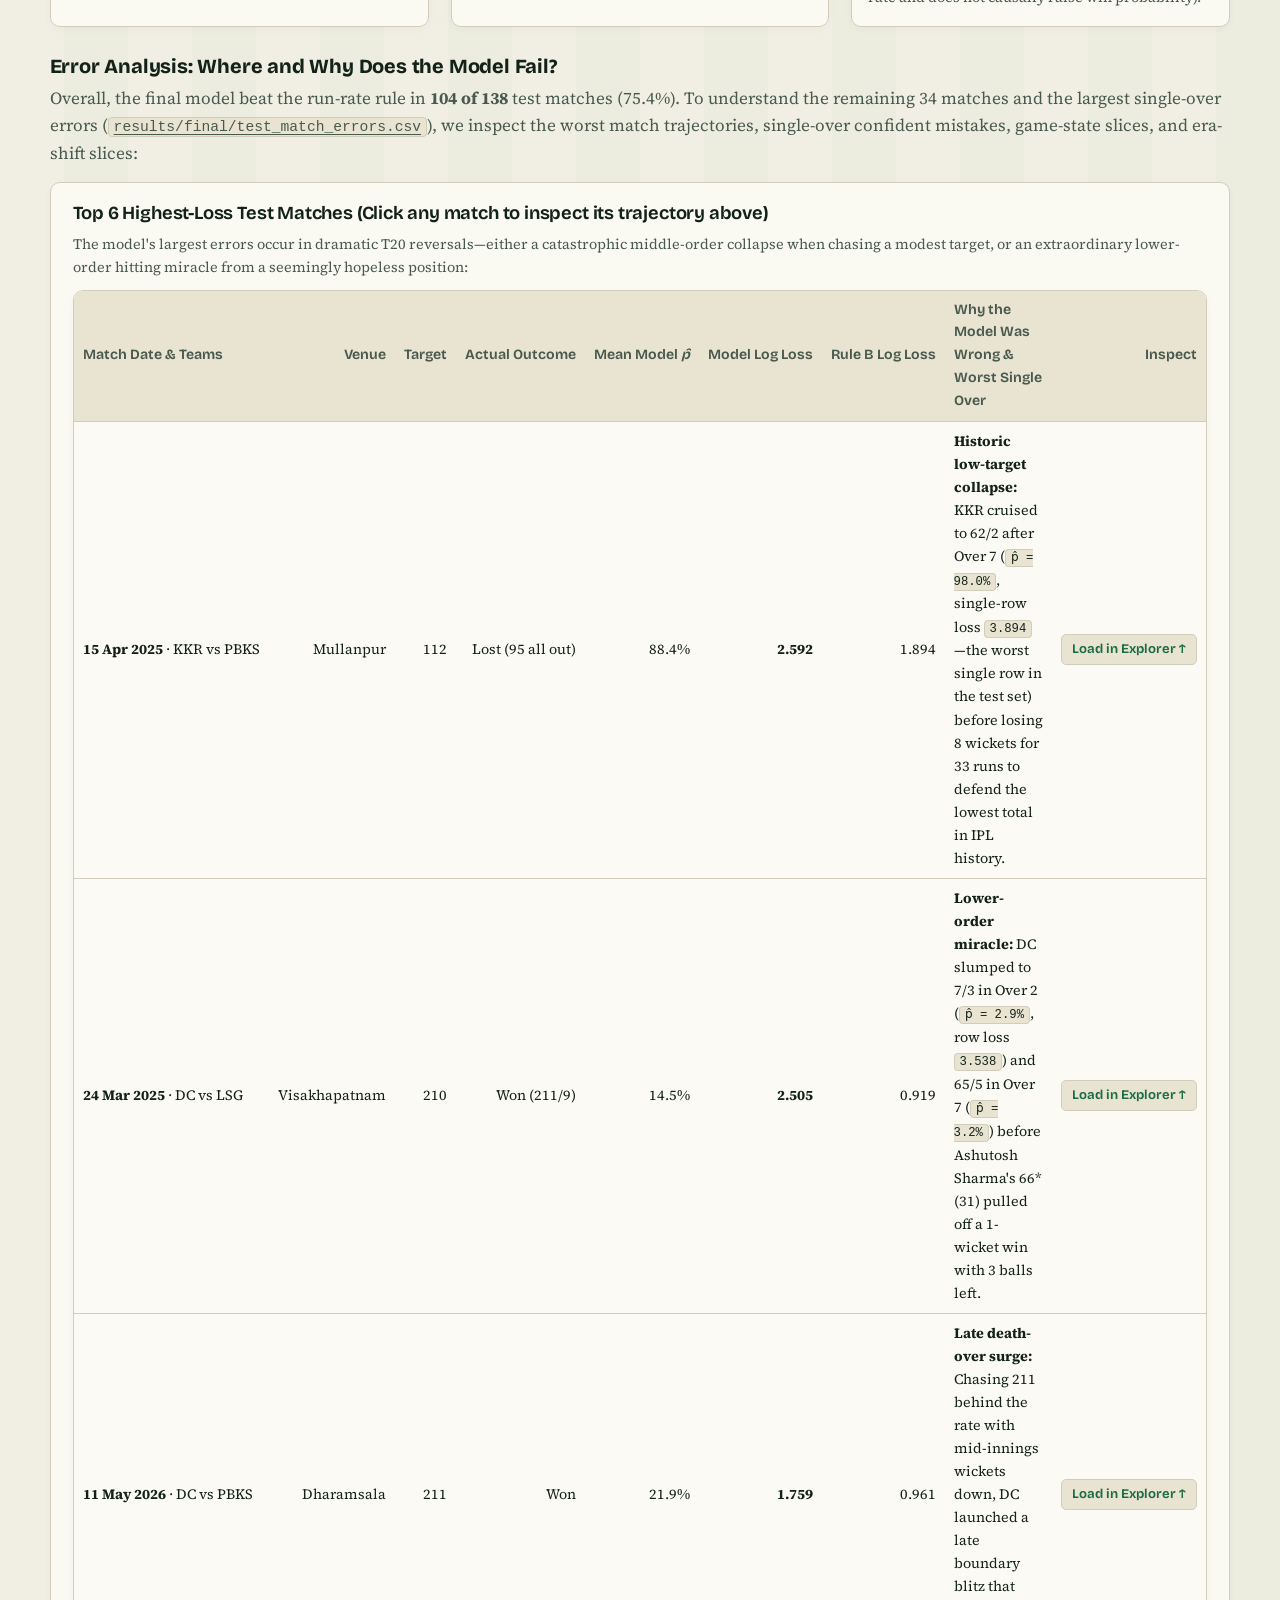
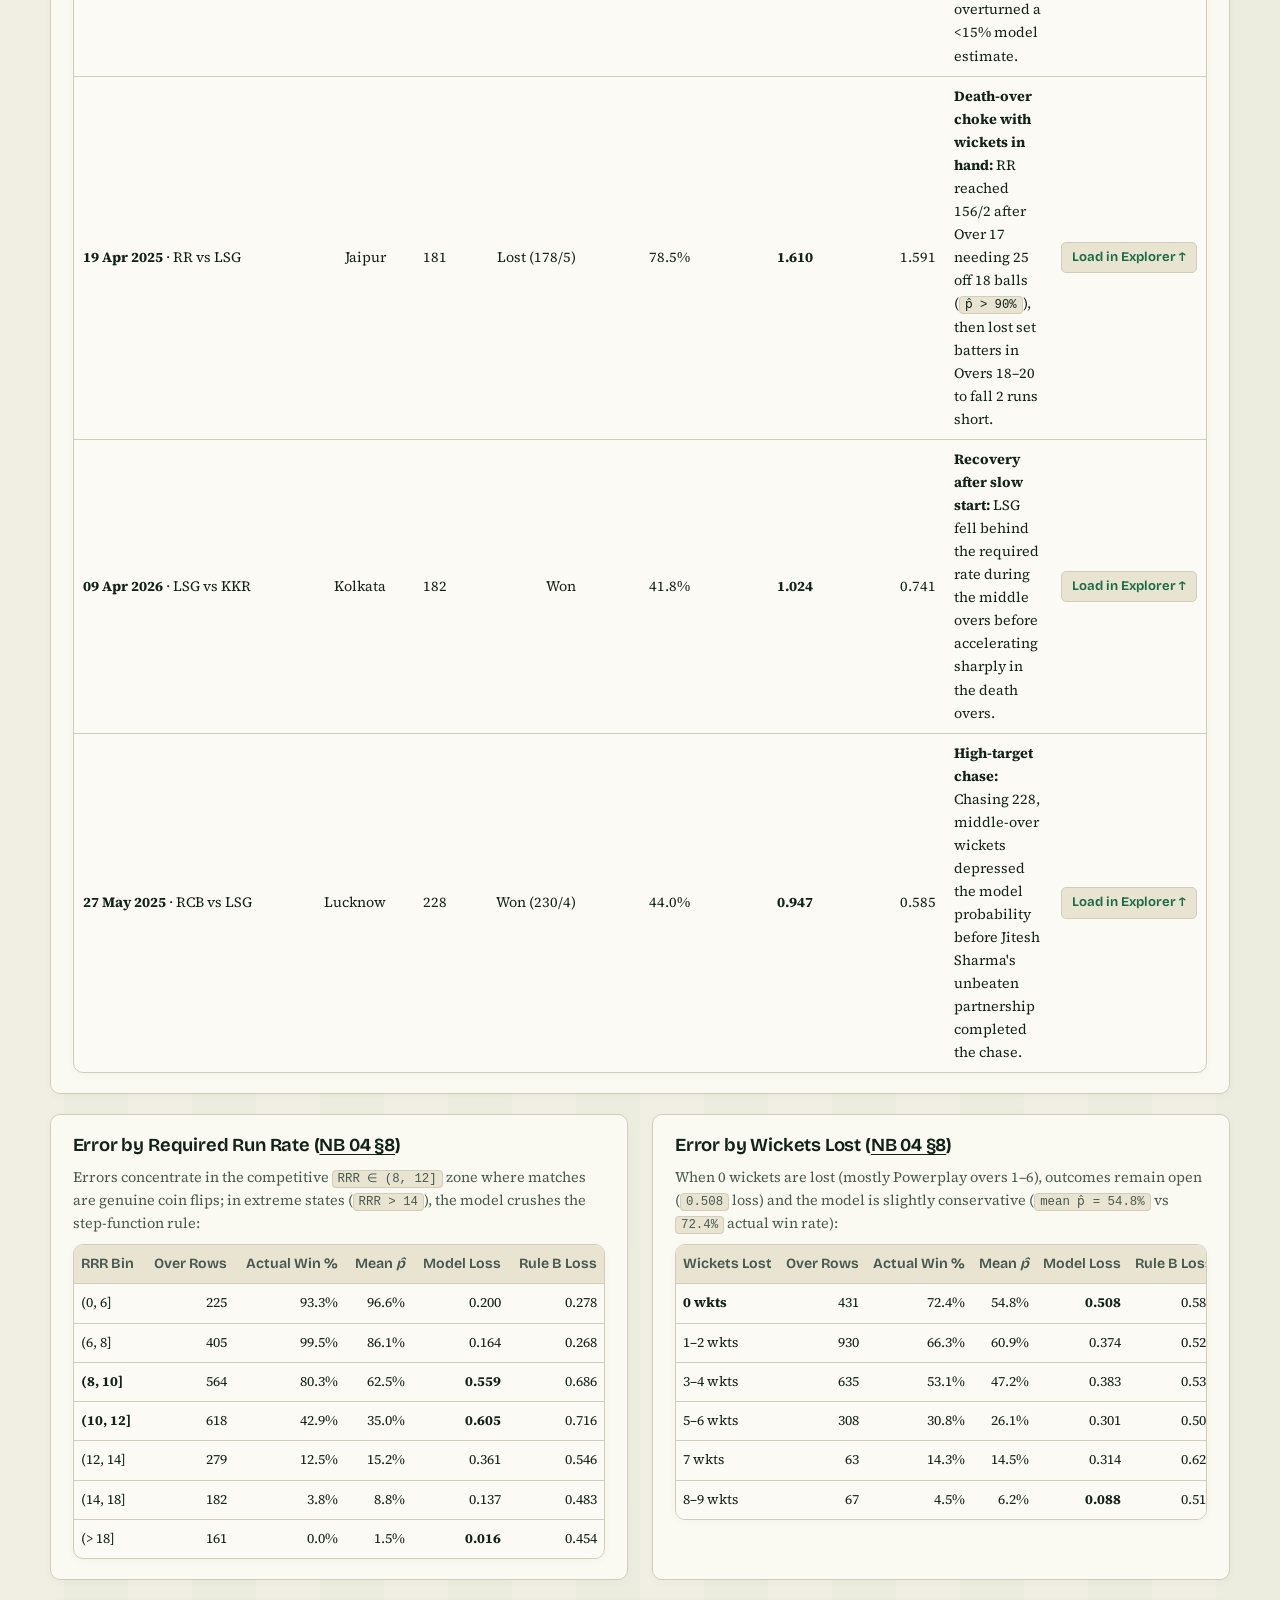
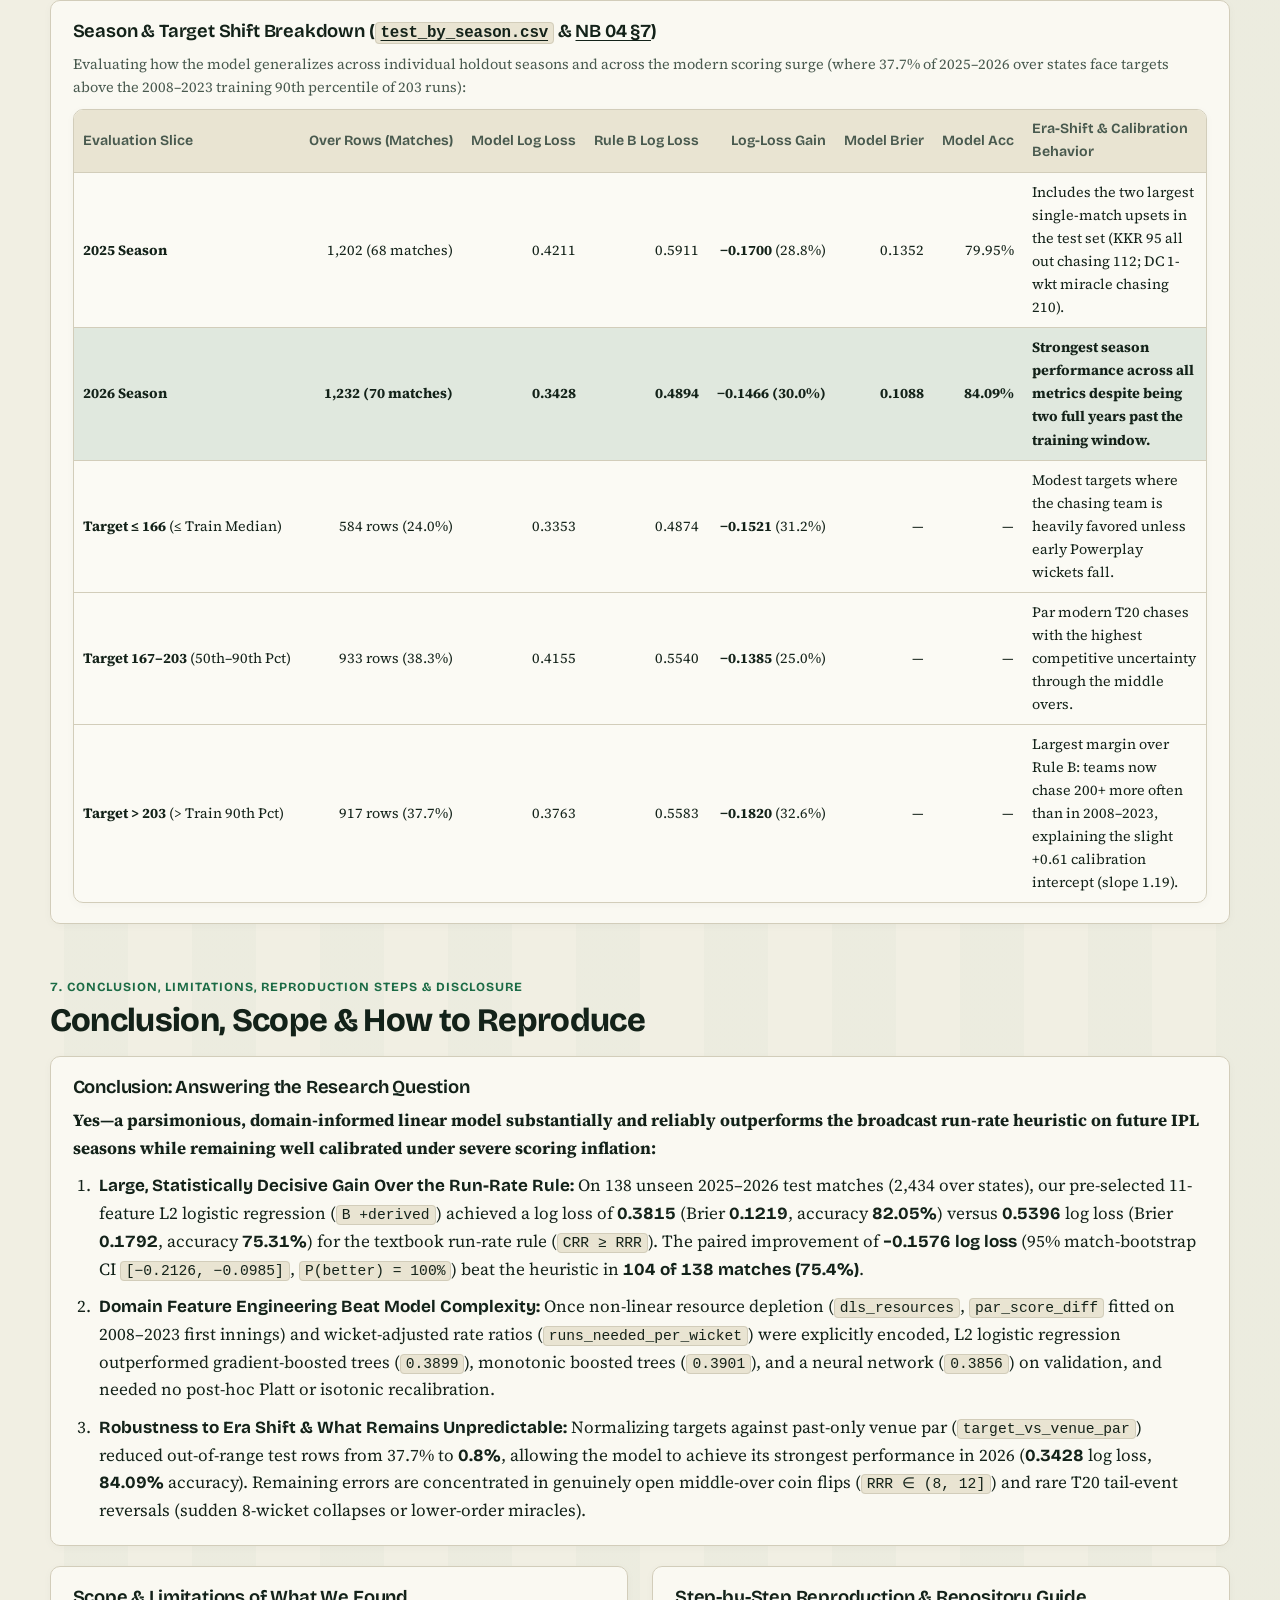
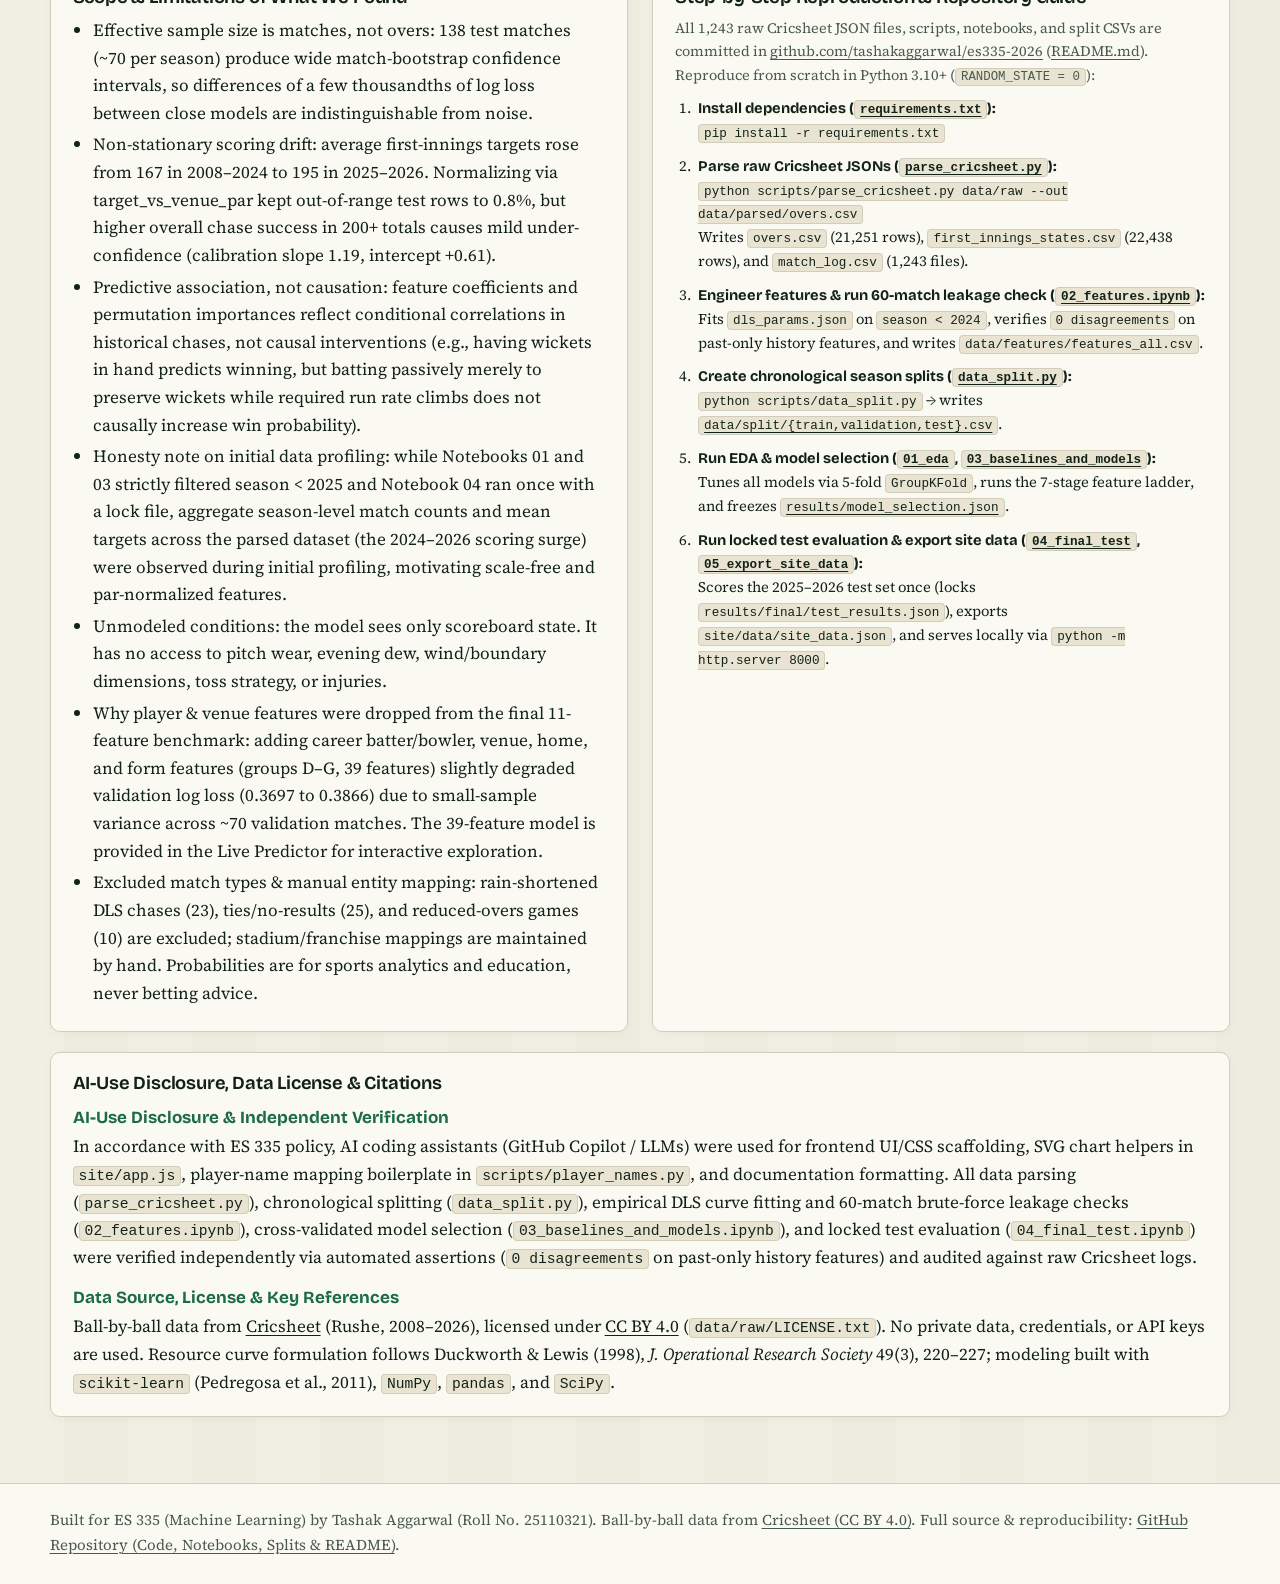
==== commit 180a6d3e: "added name & roll no." ====
--- a/index.html
+++ b/index.html
@@ -52,7 +52,7 @@
 
 <main>
 <div class="wrap hero">
-  <span class="kicker">ES 335 Machine Learning &middot; By Tashak Aggarwal &middot; Indian Premier League (2008–2026)</span>
+  <span class="kicker">ES 335 Machine Learning — Indian Premier League (2008–2026)</span>
   <h1>IPL Chase Win Probability</h1>
   <p class="lede" id="lede">Can a calibrated machine learning model meaningfully beat the textbook broadcast run-rate rule (<code>CRR &ge; RRR</code>) when estimating over-by-over second-innings win probabilities, and does it stay calibrated as IPL scoring levels surge? Explore 138 held-out 2025–2026 chases, track a live chase with custom Playing 11s, or inspect the full methodology, model selection, and error analysis below.</p>
   <div class="hero-links">
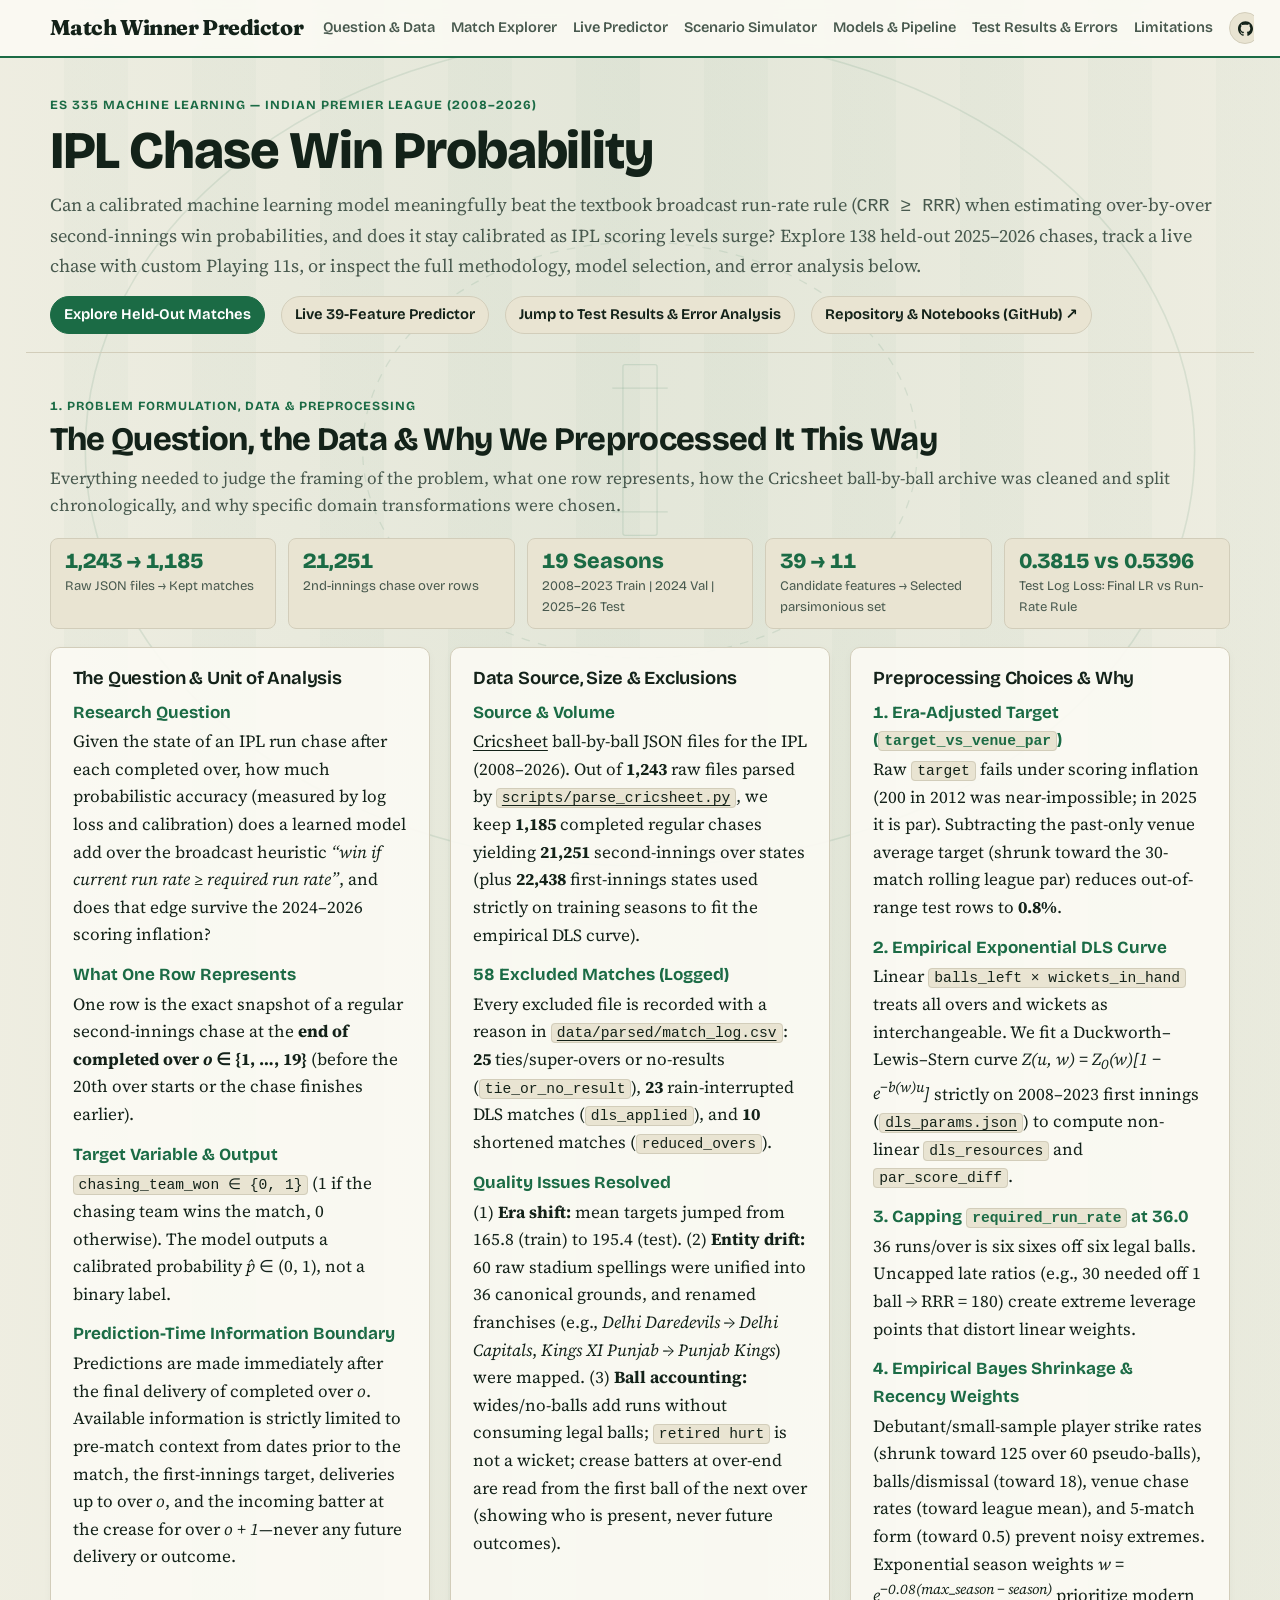
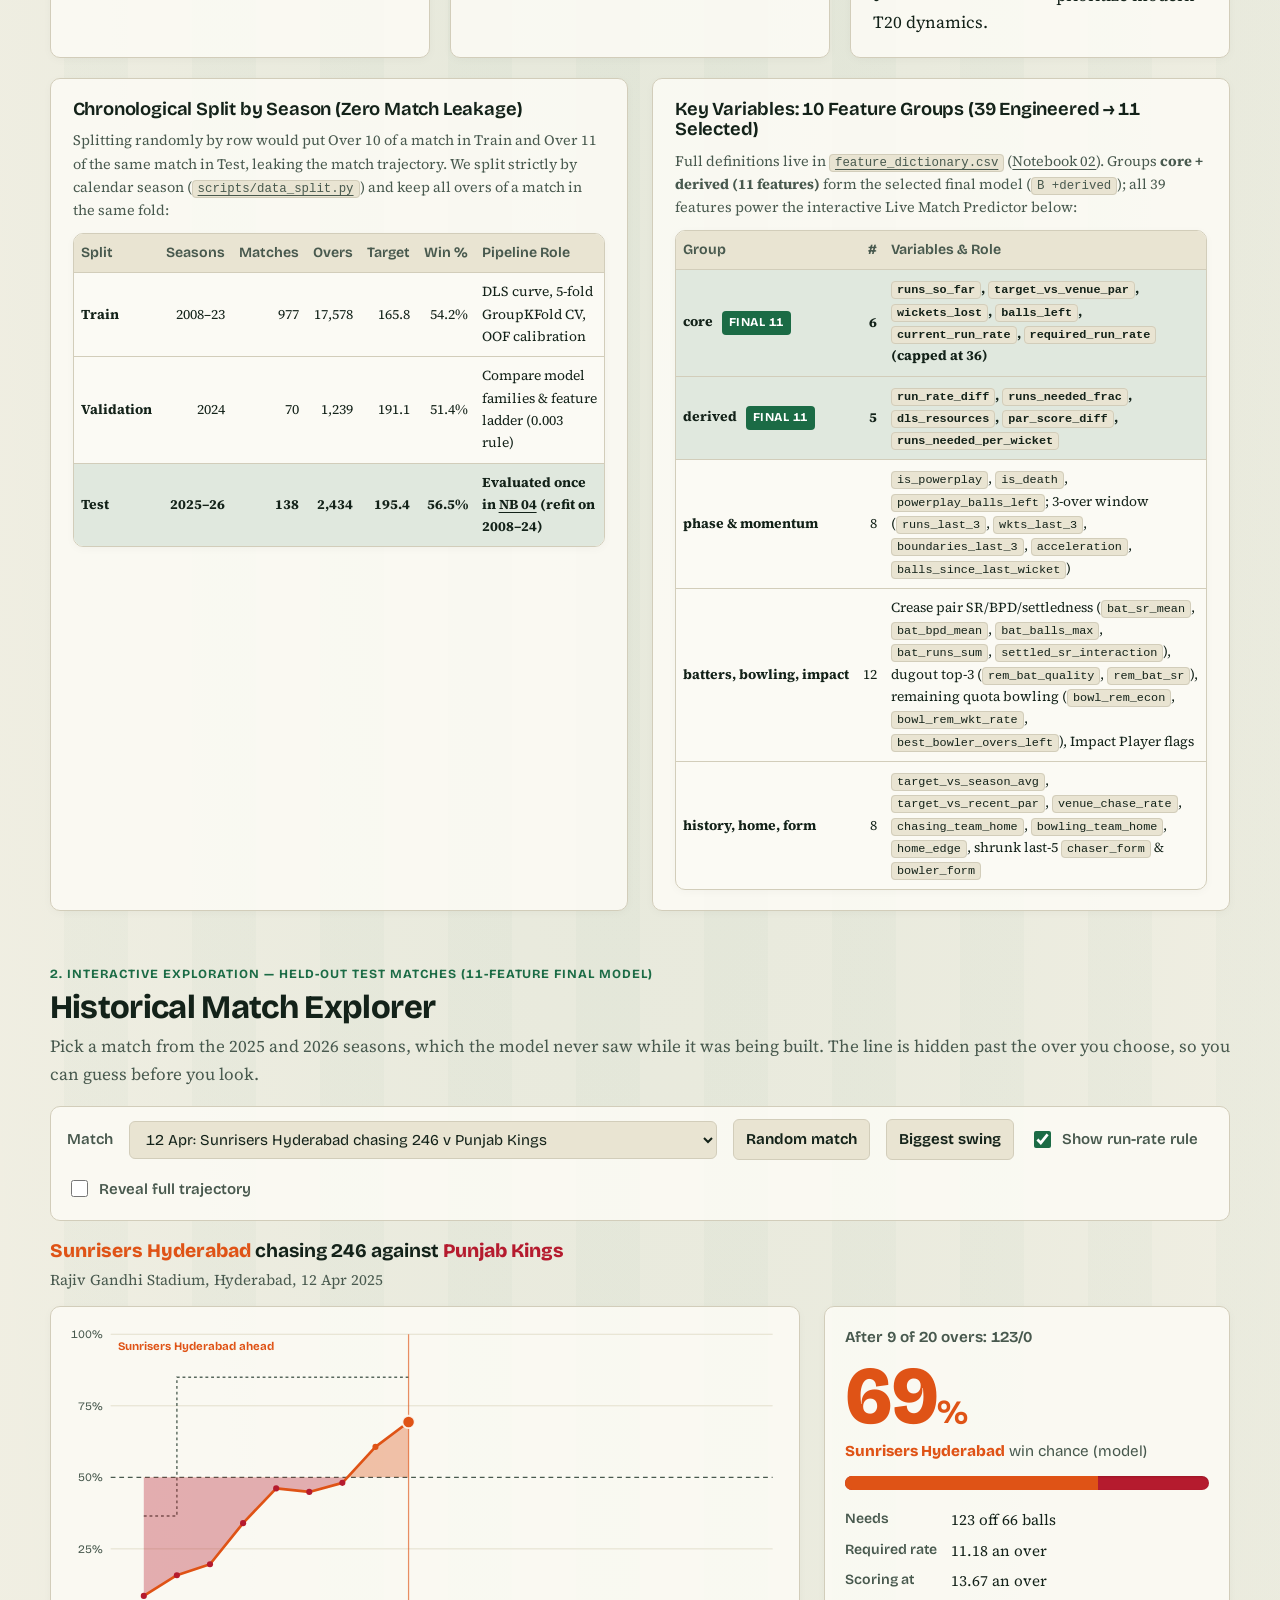
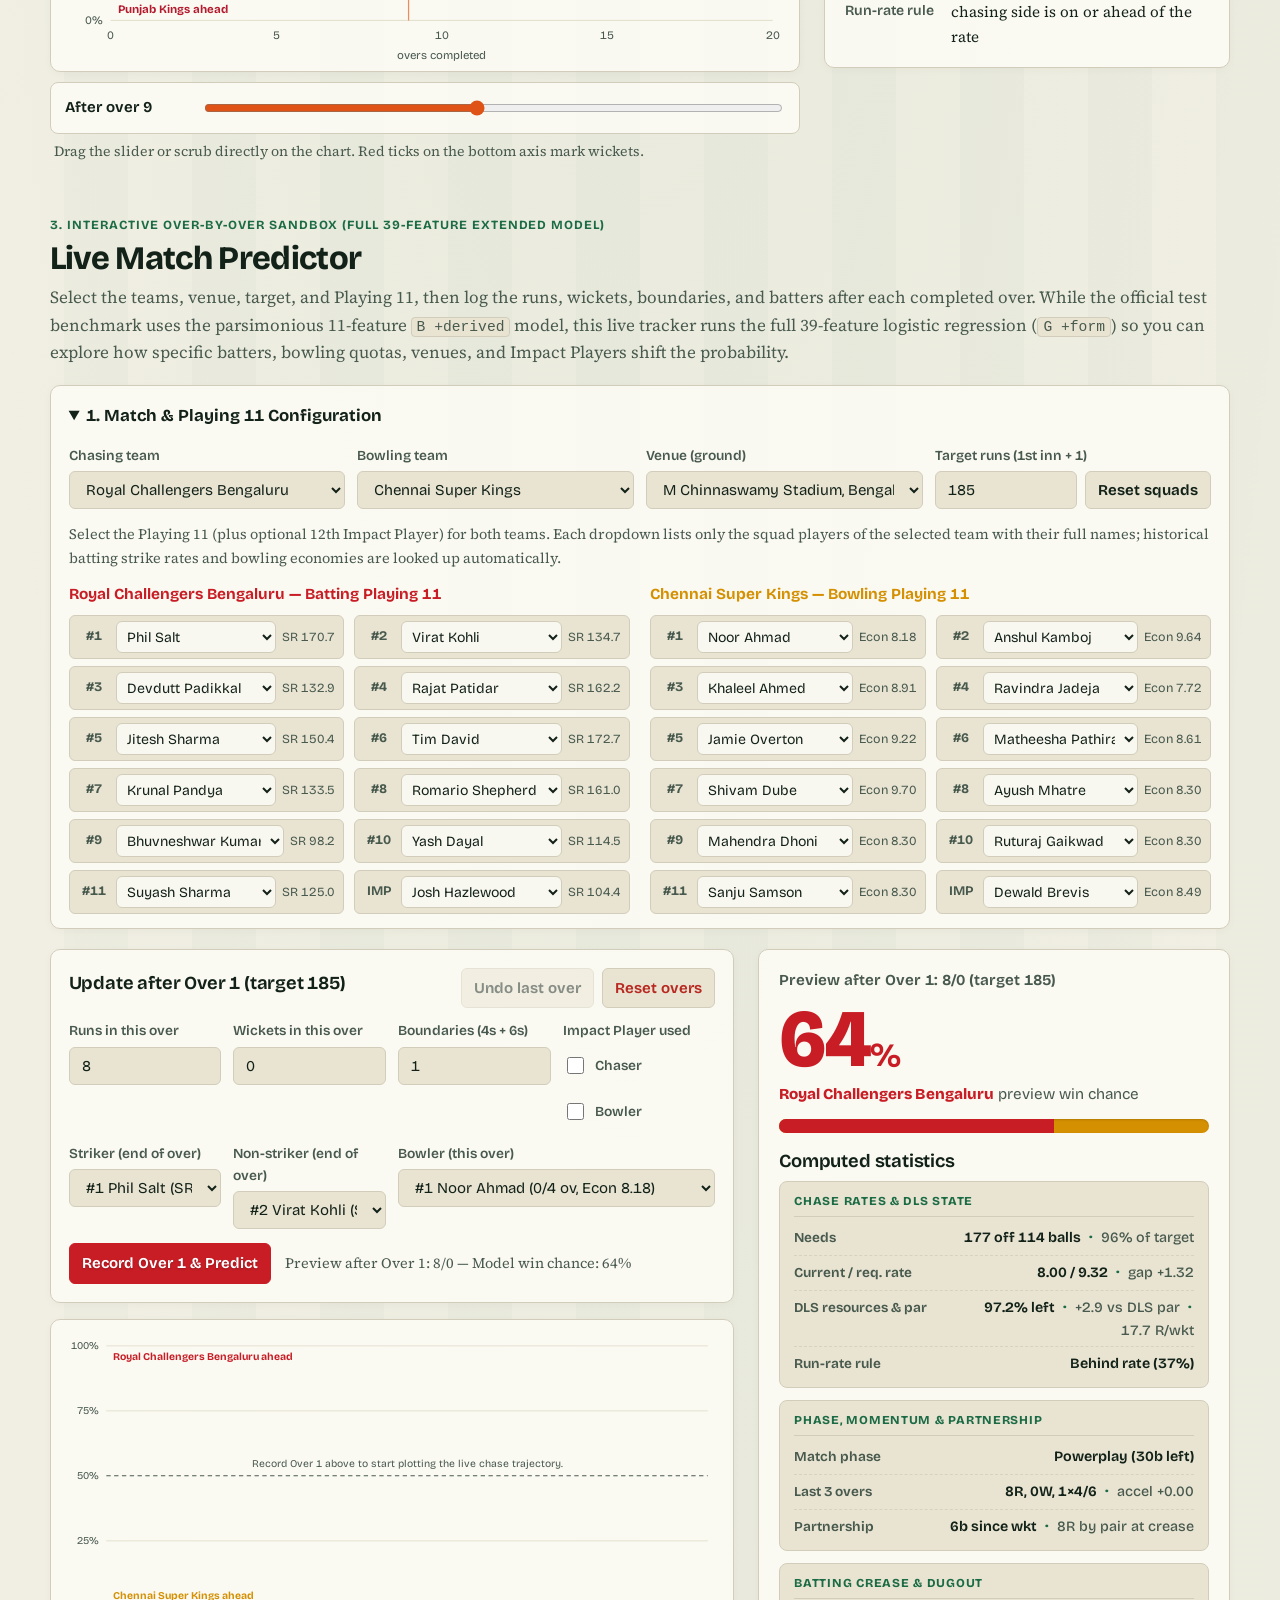
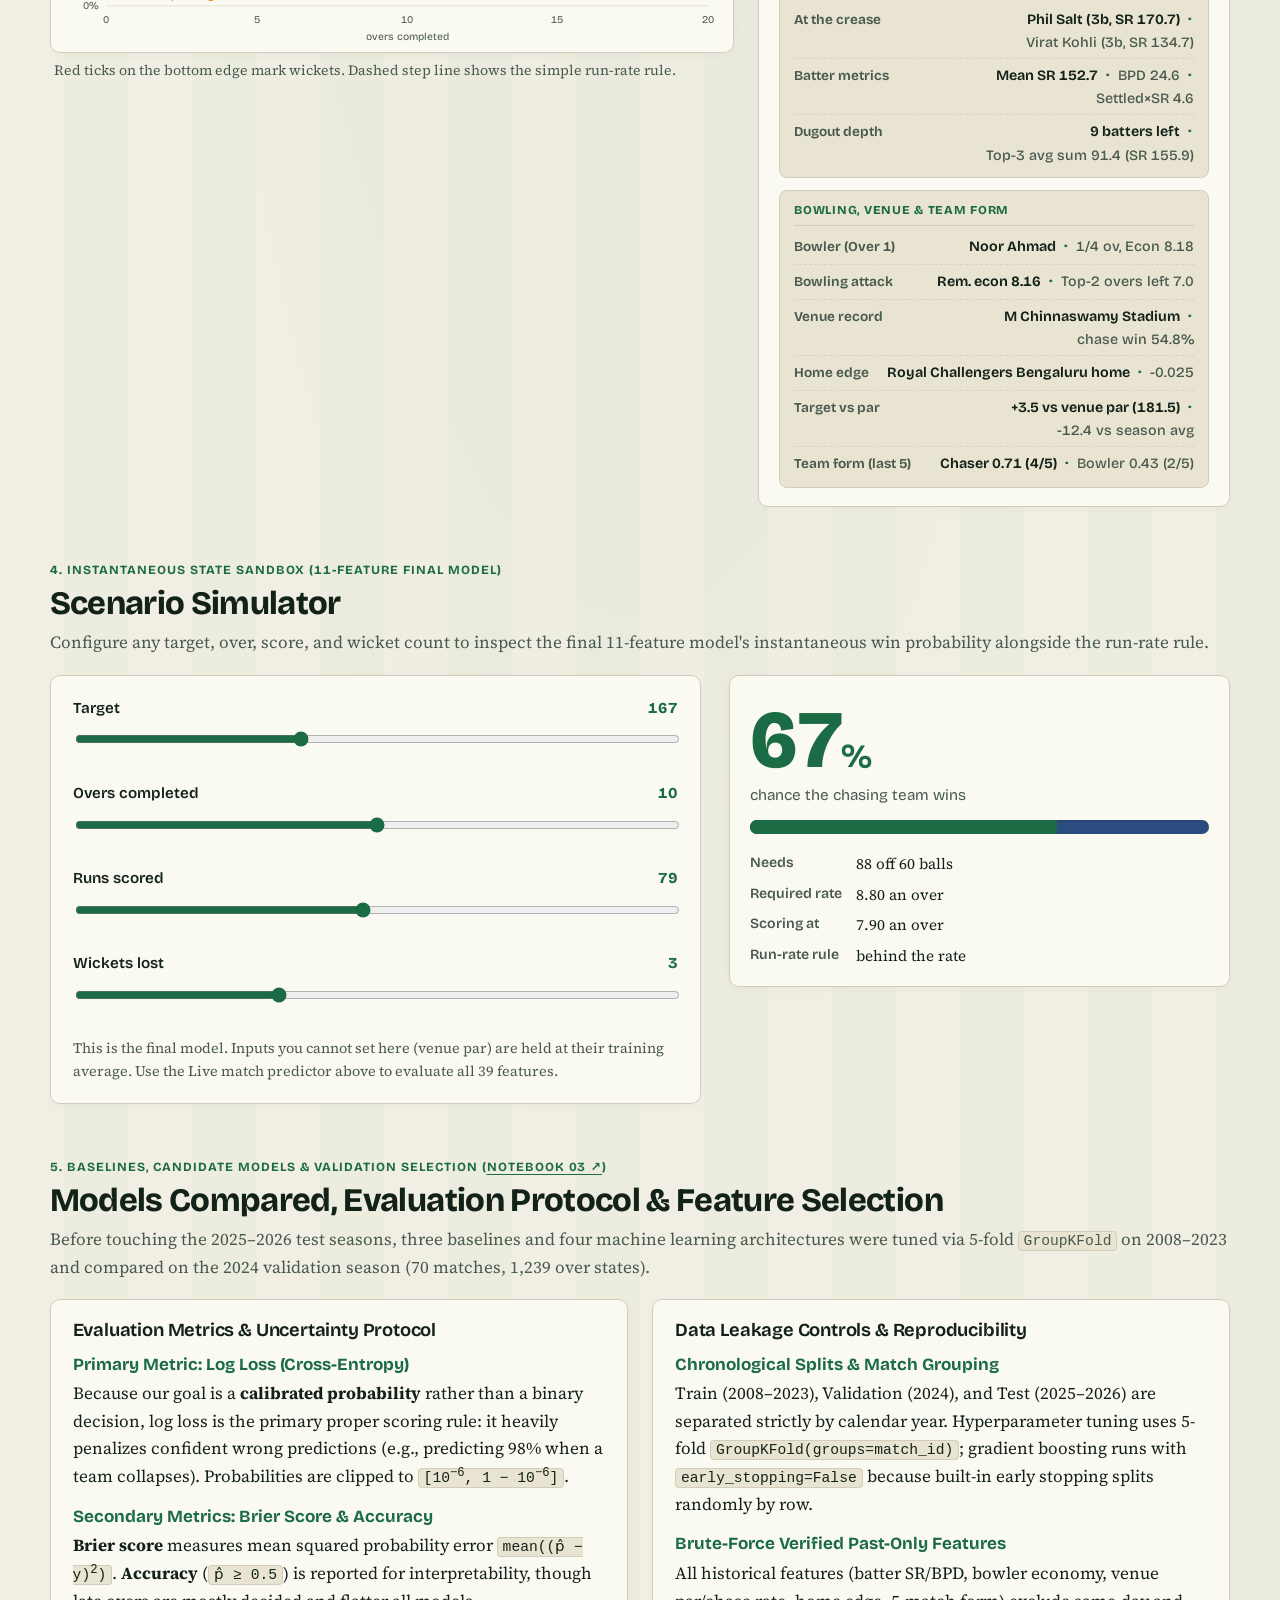
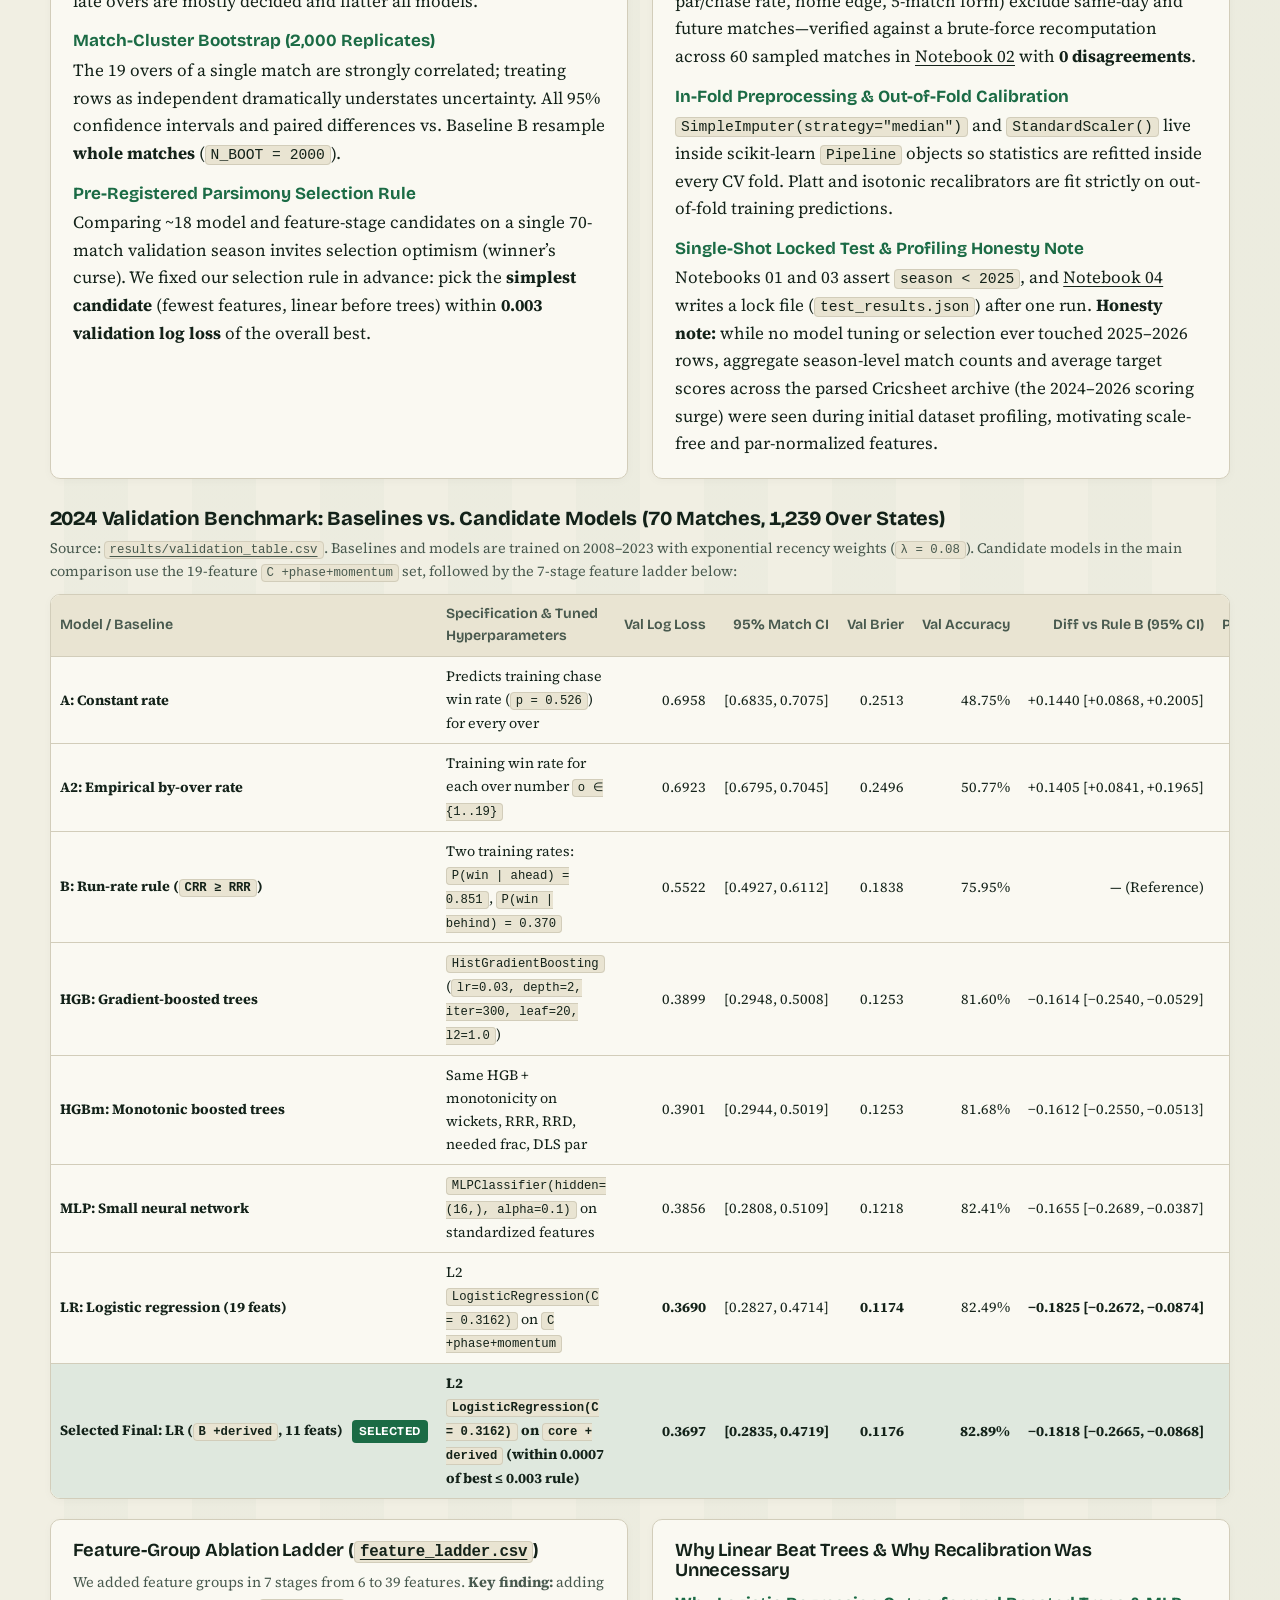
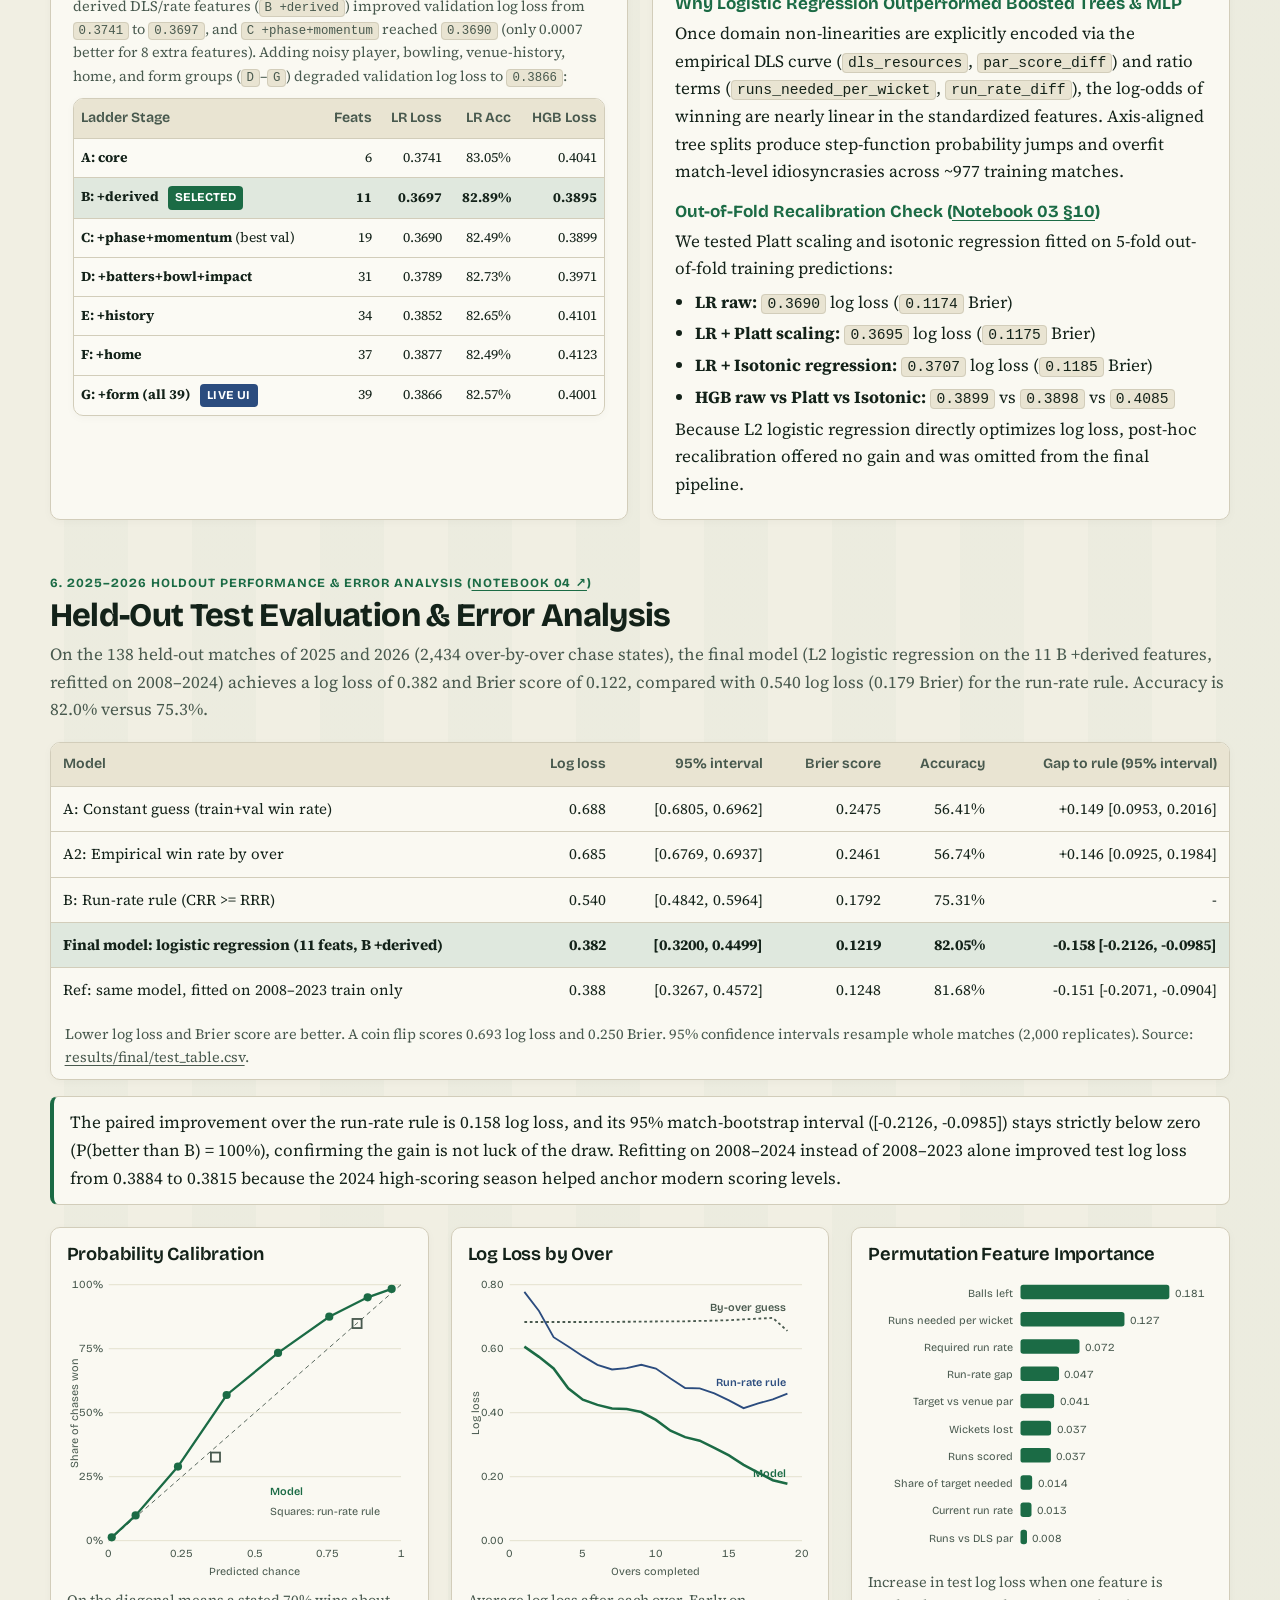
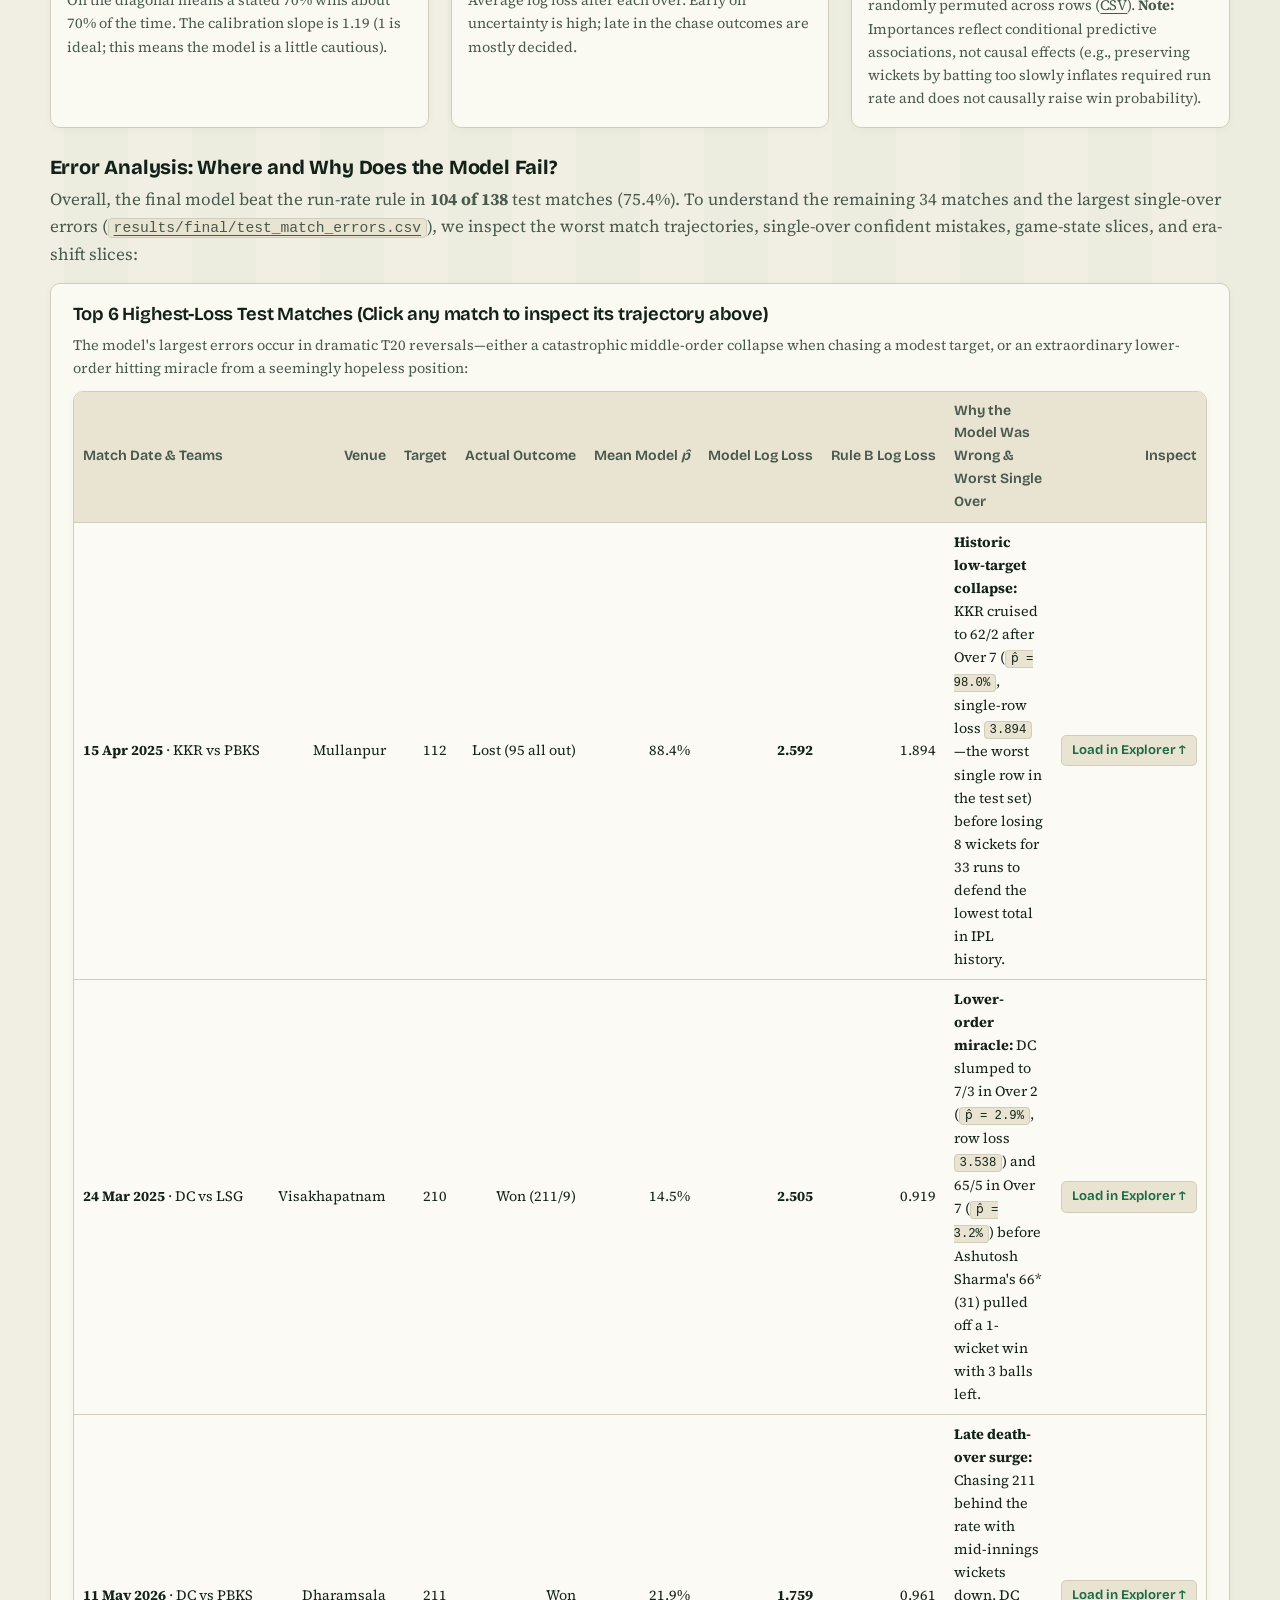
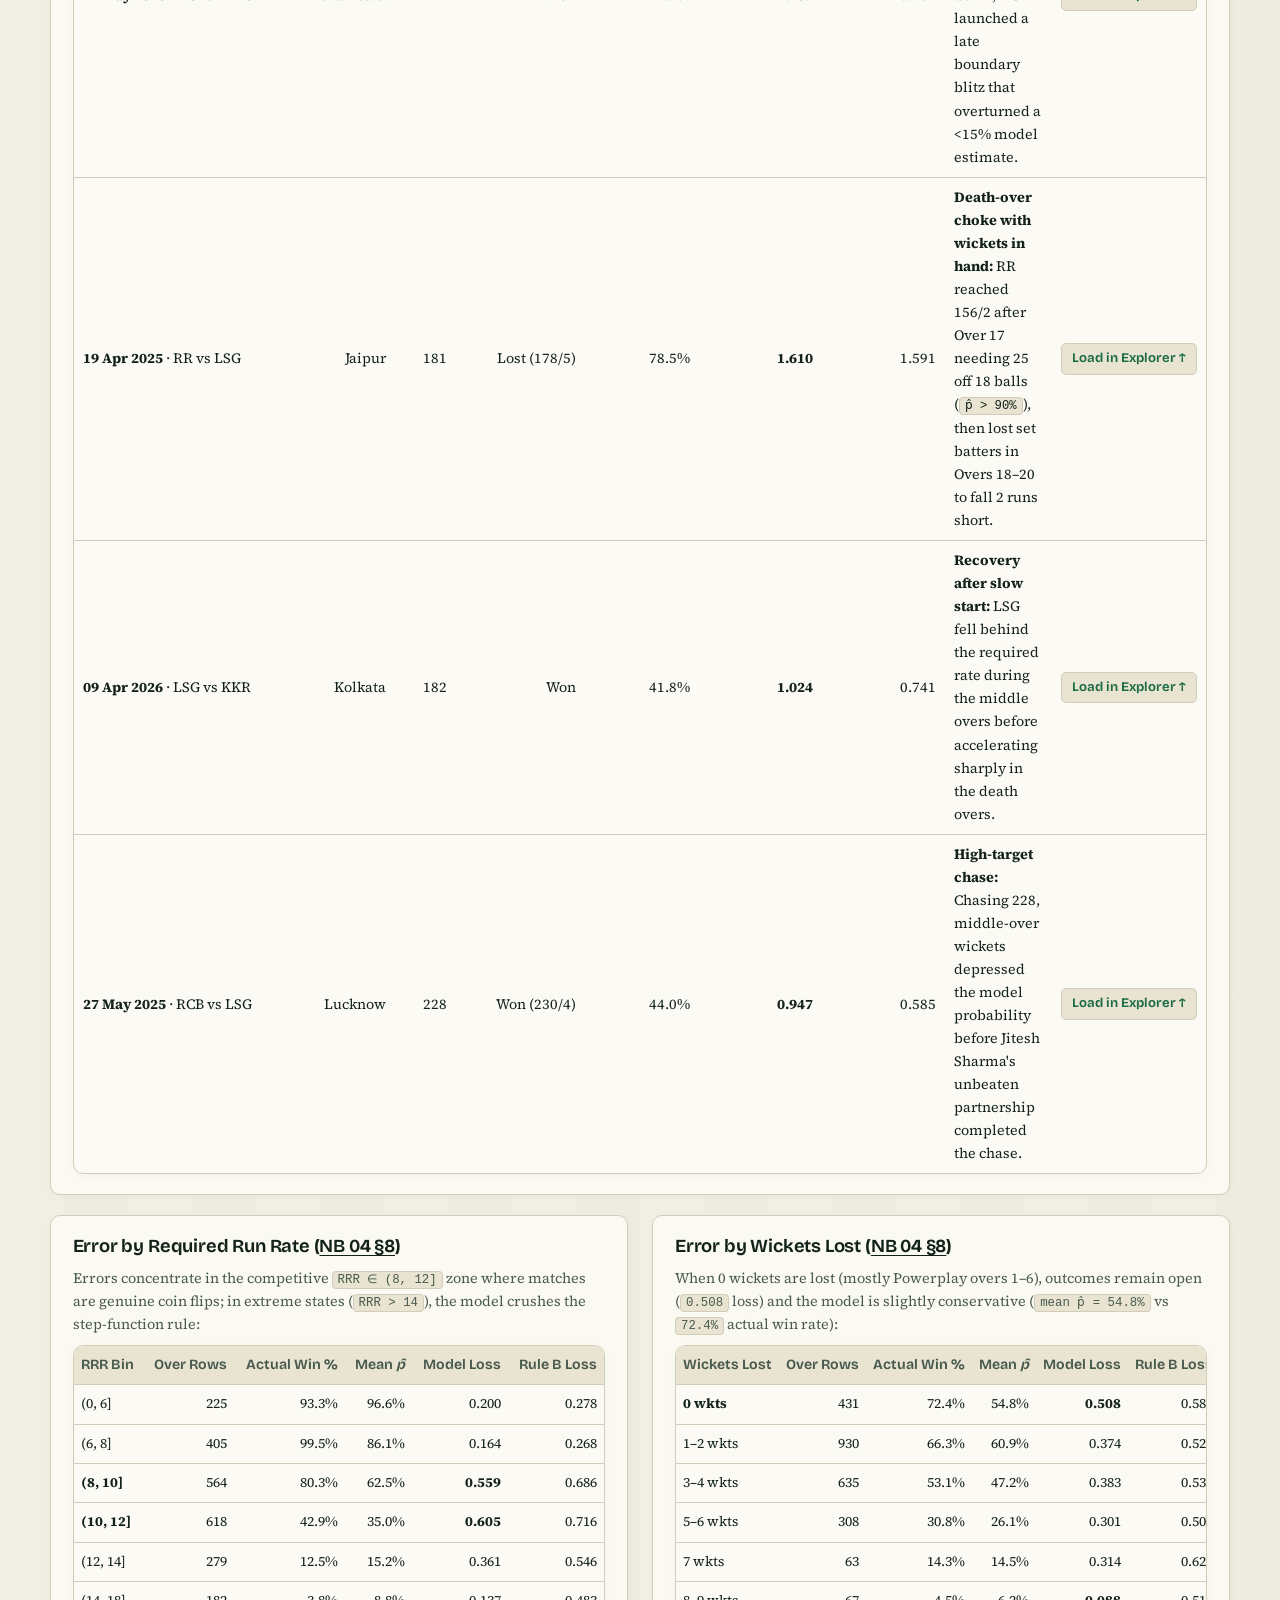
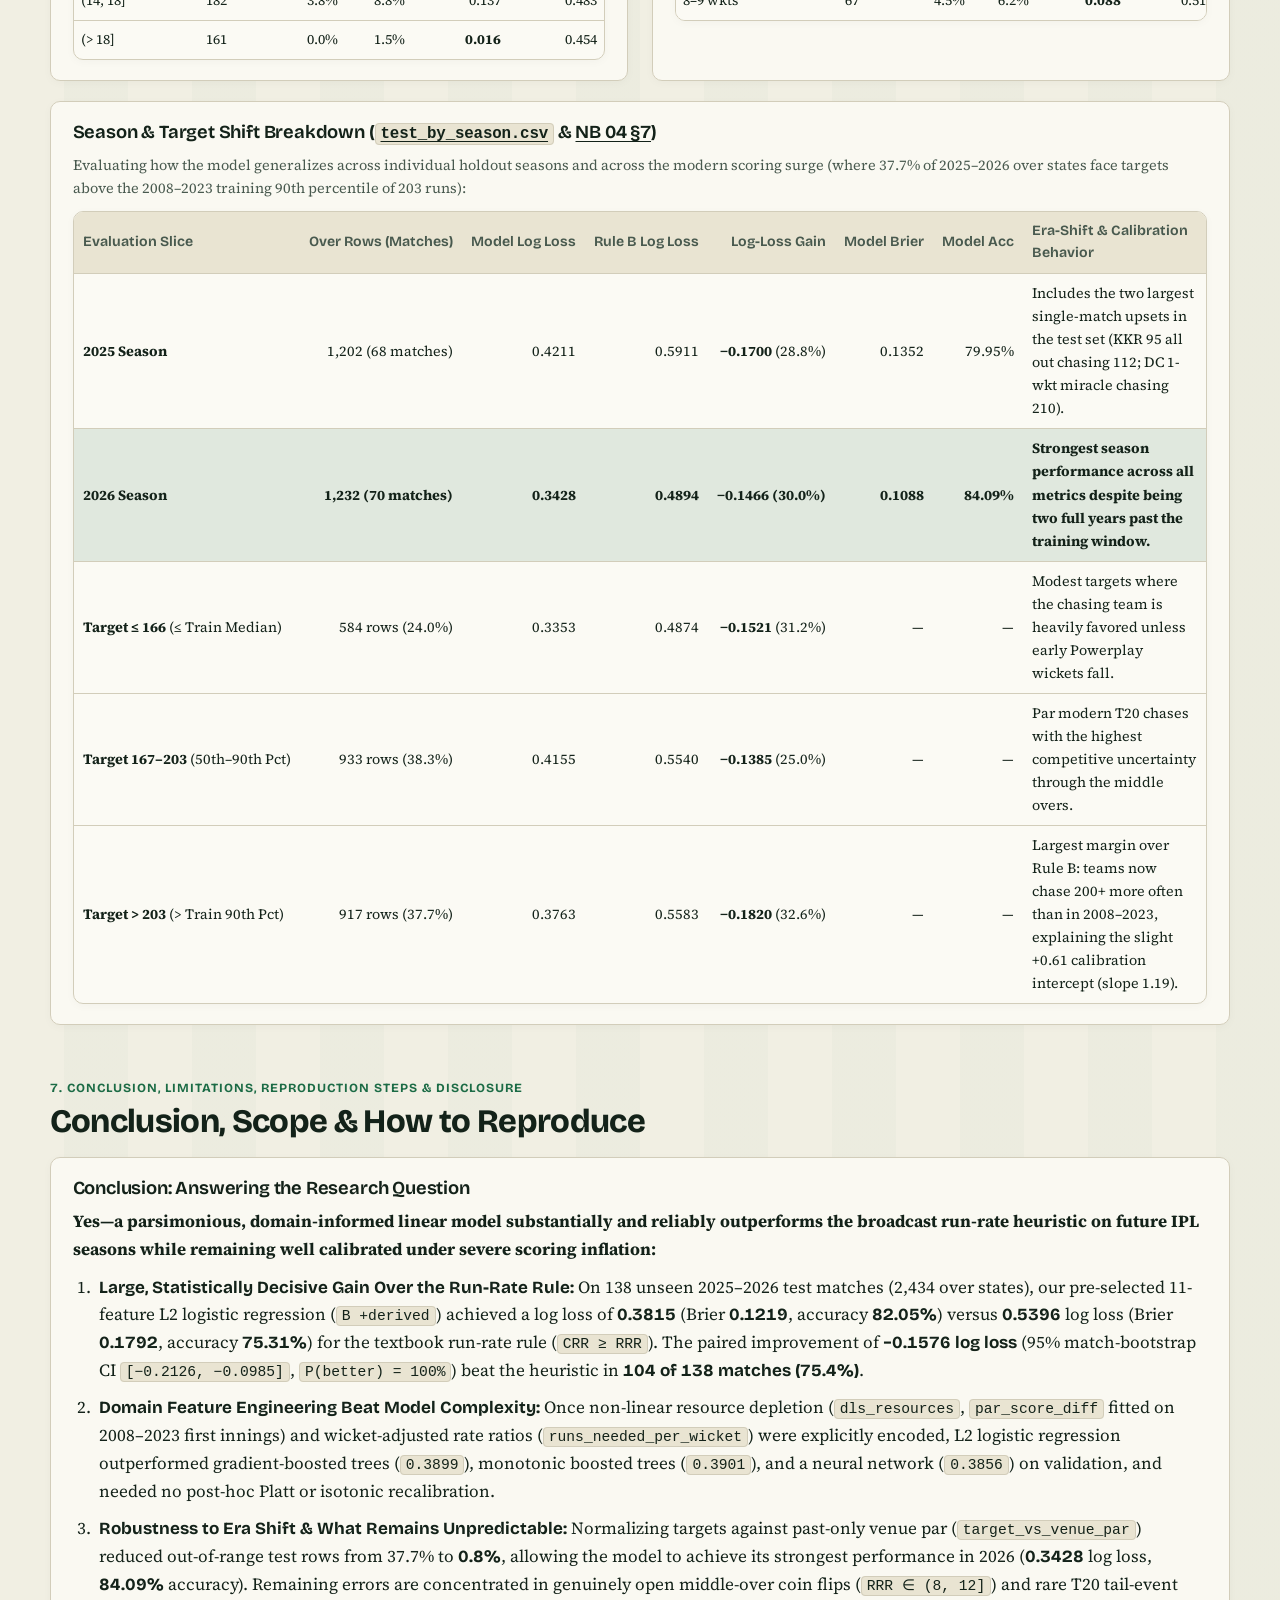
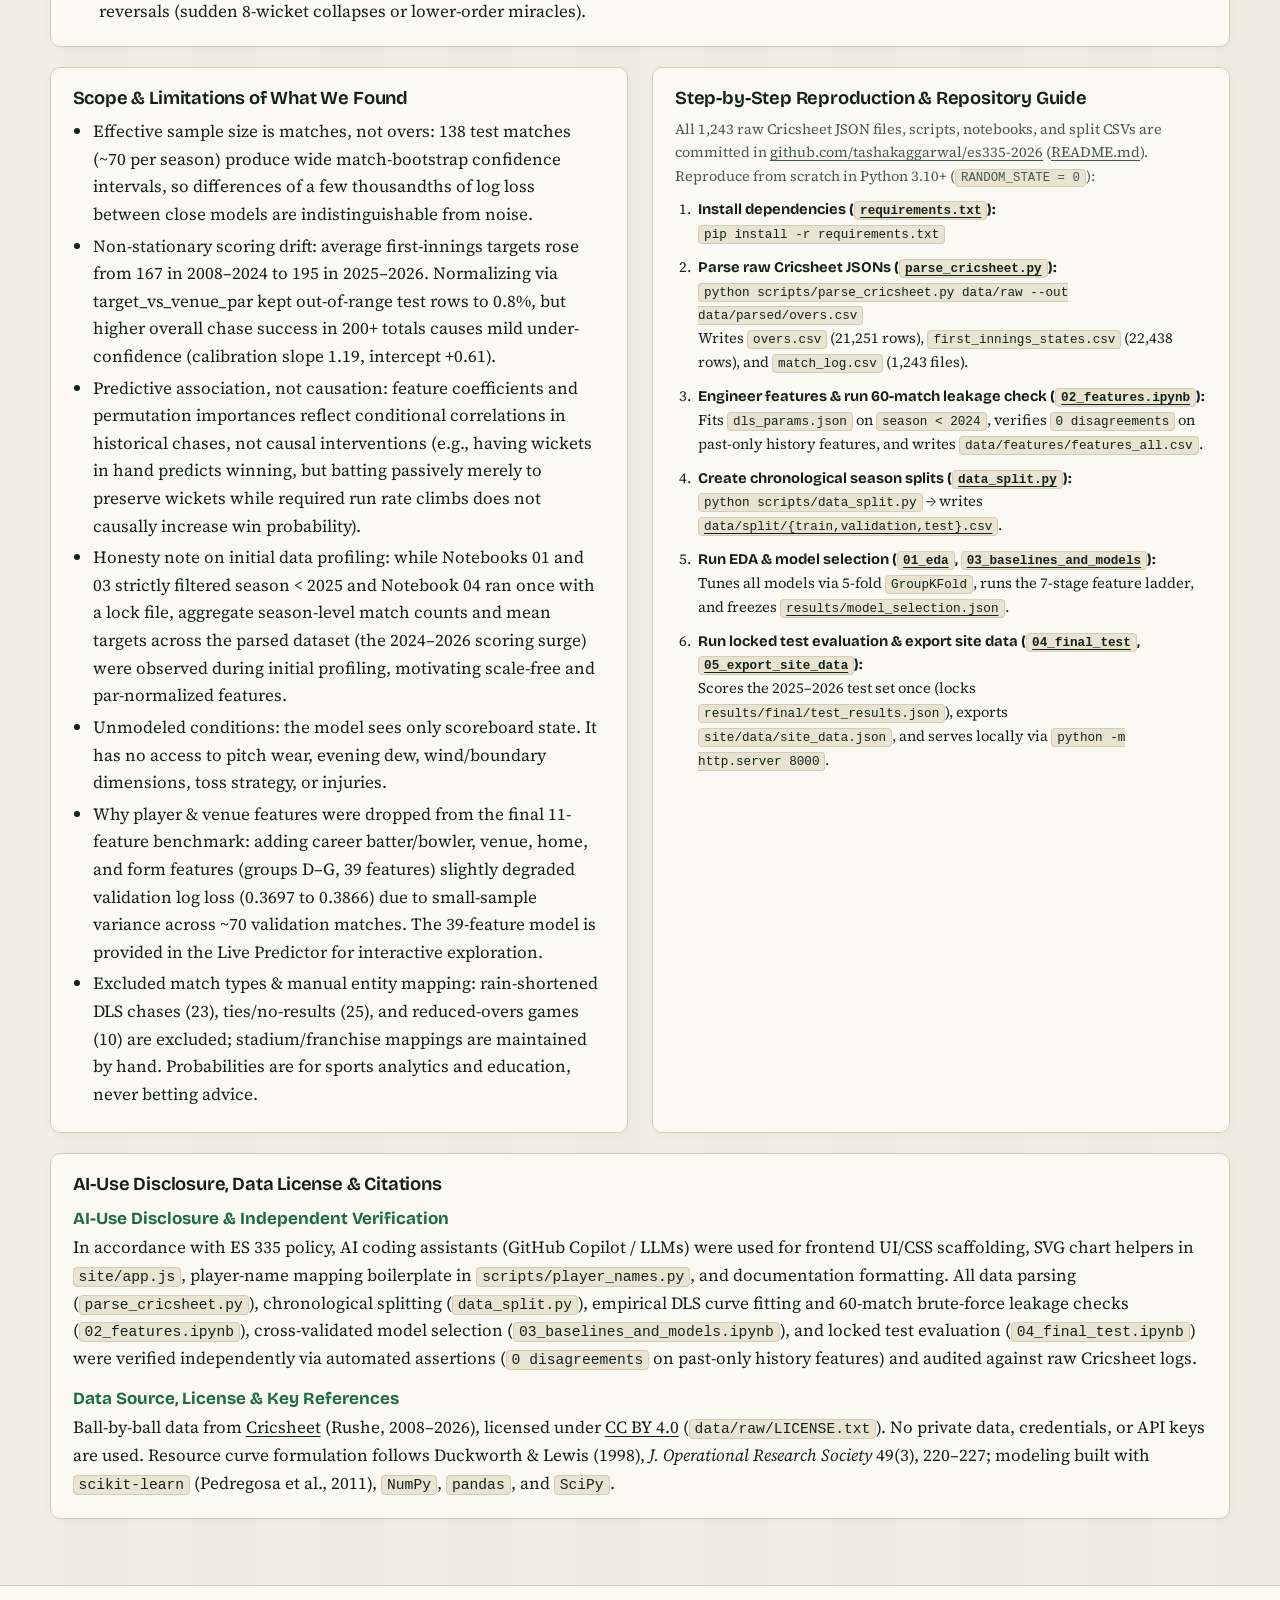
==== commit ee347b14: "fixed live predictor buttons alignment" ====
--- a/index.html
+++ b/index.html
@@ -281,9 +281,8 @@
           <div class="form-item">
             <label for="live-target">Target runs (1st inn + 1)</label>
             <div class="bat-row">
-              <input type="number" id="live-target" min="50" max="320" value="185" style="width:96px">
+              <input type="number" id="live-target" min="50" max="320" value="185">
               <button type="button" id="btn-load-xi">Reset squads</button>
-              <button type="button" id="btn-reset-live" class="btn-danger">Reset overs</button>
             </div>
           </div>
         </div>
@@ -308,6 +307,7 @@
             <h3 id="live-over-title">Update after Over 1</h3>
             <div class="live-entry-actions">
               <button type="button" id="btn-undo-over" disabled>Undo last over</button>
+              <button type="button" id="btn-reset-live" class="btn-danger">Reset overs</button>
             </div>
           </div>
           <div class="live-form-grid" id="live-form-grid">
--- a/site/style.css
+++ b/site/style.css
@@ -270,6 +270,89 @@
 .result { margin-top: 14px; padding: 10px 12px; border-left: 4px solid var(--chaser-color, var(--ball)); background: var(--pitch); border-radius: 0 6px 6px 0; }
 
 /* live match tracker */
+.live-stage {
+  grid-template-columns: minmax(0, 1.45fr) minmax(390px, 1fr);
+}
+@media (max-width: 1020px) {
+  .live-stage { grid-template-columns: 1fr; }
+}
+.live-stats-heading {
+  margin-bottom: 10px;
+}
+.live-stat-groups {
+  display: grid;
+  grid-template-columns: 1fr;
+  gap: 12px;
+}
+.live-stat-card {
+  background: var(--pitch);
+  border: 1px solid var(--line);
+  border-radius: 8px;
+  padding: 10px 14px;
+}
+.live-stat-head {
+  font-family: var(--display);
+  font-weight: 750;
+  font-size: 0.76rem;
+  text-transform: uppercase;
+  letter-spacing: 0.06em;
+  color: var(--outfield);
+  margin-bottom: 4px;
+  padding-bottom: 4px;
+  border-bottom: 1px solid var(--line);
+}
+.live-stat-dl {
+  margin: 0 !important;
+  display: flex !important;
+  flex-direction: column;
+  gap: 0 !important;
+}
+.live-stat-row {
+  display: flex;
+  justify-content: space-between;
+  align-items: baseline;
+  gap: 14px;
+  padding: 6px 0;
+  border-bottom: 1px dashed color-mix(in srgb, var(--line) 75%, transparent);
+}
+.live-stat-row:last-child {
+  border-bottom: 0;
+  padding-bottom: 2px;
+}
+.live-stat-row dt {
+  flex-shrink: 0;
+  color: var(--ink-soft);
+  font-family: var(--display);
+  font-size: 0.85rem;
+  font-weight: 650;
+}
+.live-stat-row dd {
+  margin: 0;
+  text-align: right;
+  font-family: var(--display);
+  font-size: 0.89rem;
+  line-height: 1.35;
+  color: var(--ink);
+  display: flex;
+  flex-wrap: wrap;
+  justify-content: flex-end;
+  align-items: center;
+  gap: 4px 6px;
+}
+.live-stat-row .stat-main {
+  font-weight: 650;
+  color: var(--ink);
+}
+.live-stat-row .stat-sub {
+  font-weight: 500;
+  color: var(--ink-soft);
+}
+.live-stat-row .stat-dot {
+  color: var(--outfield);
+  font-weight: 800;
+  padding: 0 2px;
+}
+
 .live-setup {
   background: var(--paper); border: 1px solid var(--line); border-radius: 10px;
   padding: 14px 18px; margin: 14px 0 20px; box-shadow: 0 2px 10px rgba(0, 0, 0, 0.03);
@@ -312,16 +395,28 @@
 .live-entry-head {
   display: flex; justify-content: space-between; align-items: center; gap: 12px; margin-bottom: 12px;
 }
+.live-entry-actions {
+  display: flex; align-items: center; gap: 8px; flex-wrap: nowrap;
+}
 .live-form-grid {
-  display: grid; grid-template-columns: repeat(4, minmax(0, 1fr)); gap: 12px;
+  display: grid; grid-template-columns: repeat(4, minmax(0, 1fr)); gap: 12px; align-items: start;
 }
 @media (max-width: 680px) {
   .live-form-grid { grid-template-columns: repeat(2, minmax(0, 1fr)); }
 }
 .form-item { display: flex; flex-direction: column; gap: 4px; }
 .form-item label { font-family: var(--display); font-size: 0.86rem; font-weight: 600; color: var(--ink-soft); }
+.form-item select,
+.form-item input[type="number"],
+.form-item button {
+  height: 38px;
+  min-height: 38px;
+  line-height: 1.2;
+  white-space: nowrap;
+}
 .form-item.span-2 { grid-column: span 2; }
 .bat-row { display: flex; align-items: center; gap: 8px; }
+.bat-row input[type="number"] { flex: 1; min-width: 72px; }
 .bat-row select { flex: 1; min-width: 0; }
 .inline-lbl { font-size: 0.82rem; white-space: nowrap; }
 .impact-row { display: flex; flex-direction: row; flex-wrap: wrap; gap: 8px 16px; align-items: center; }
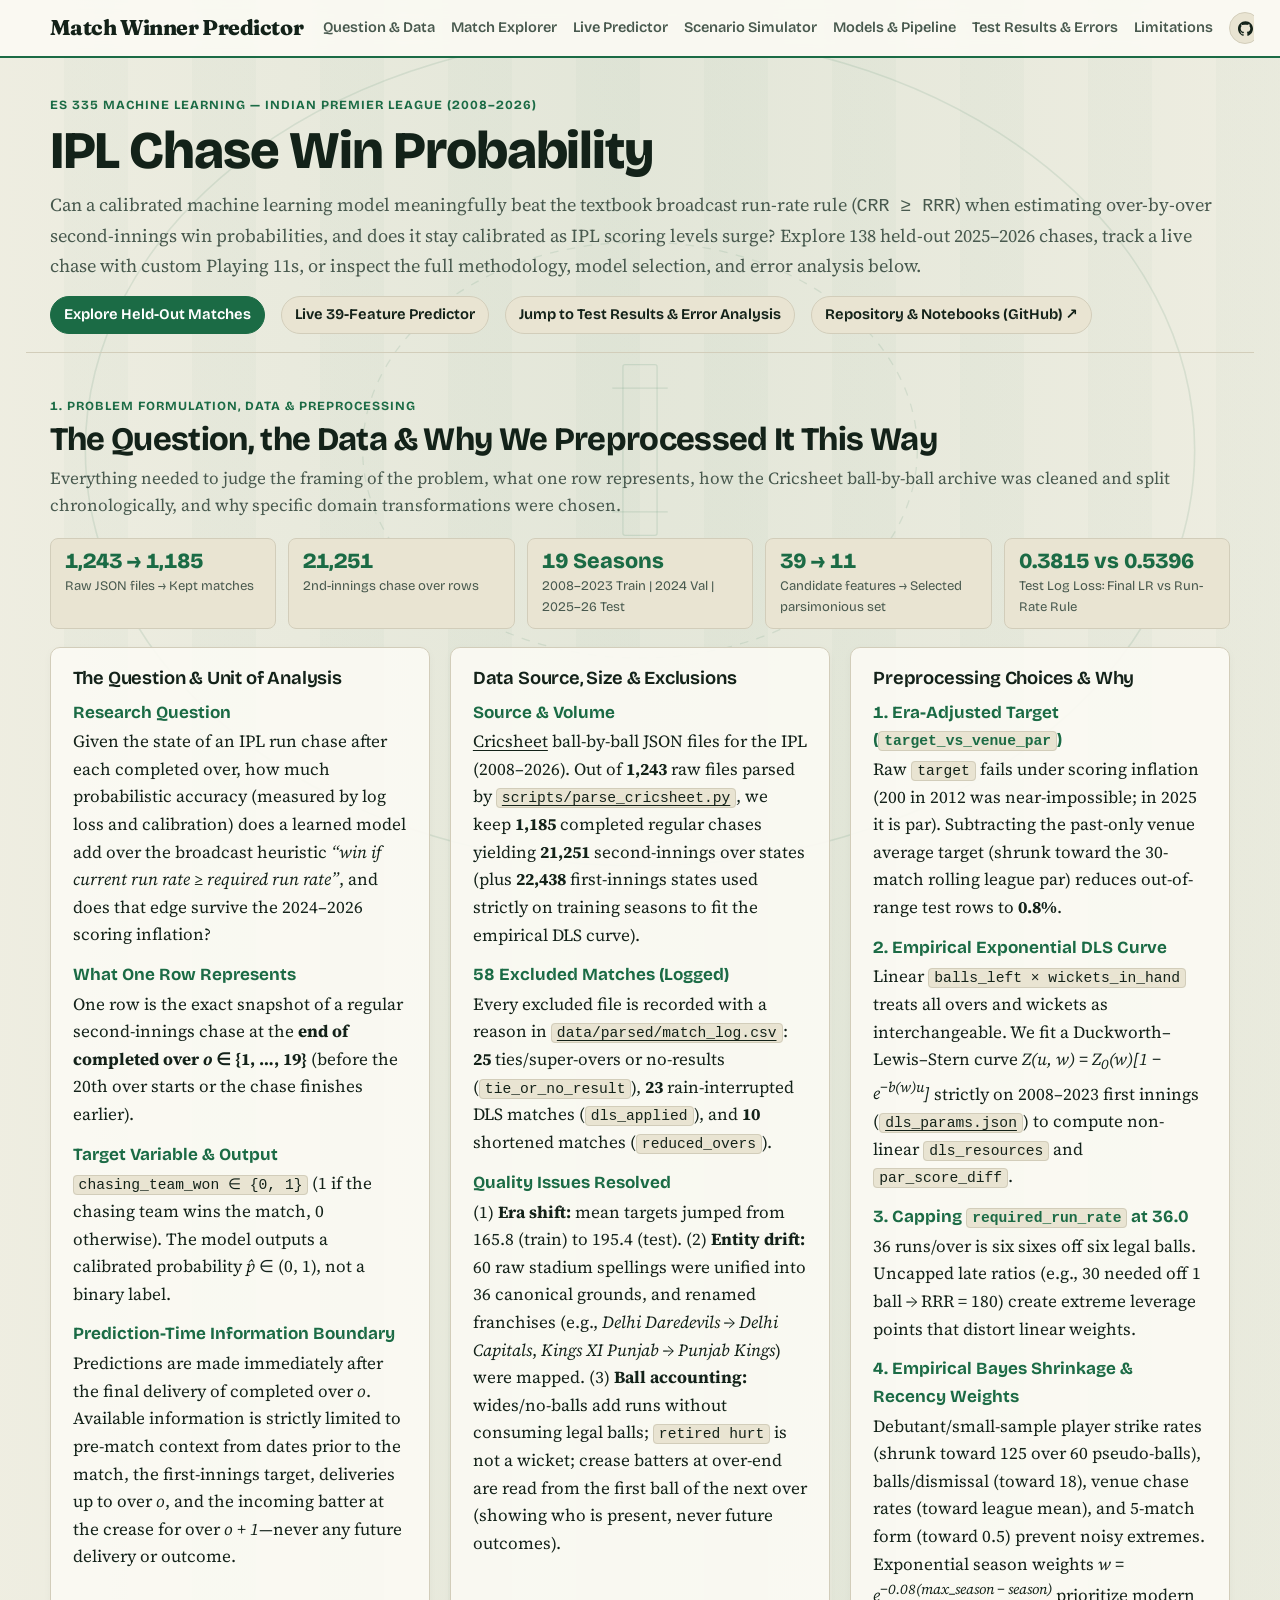
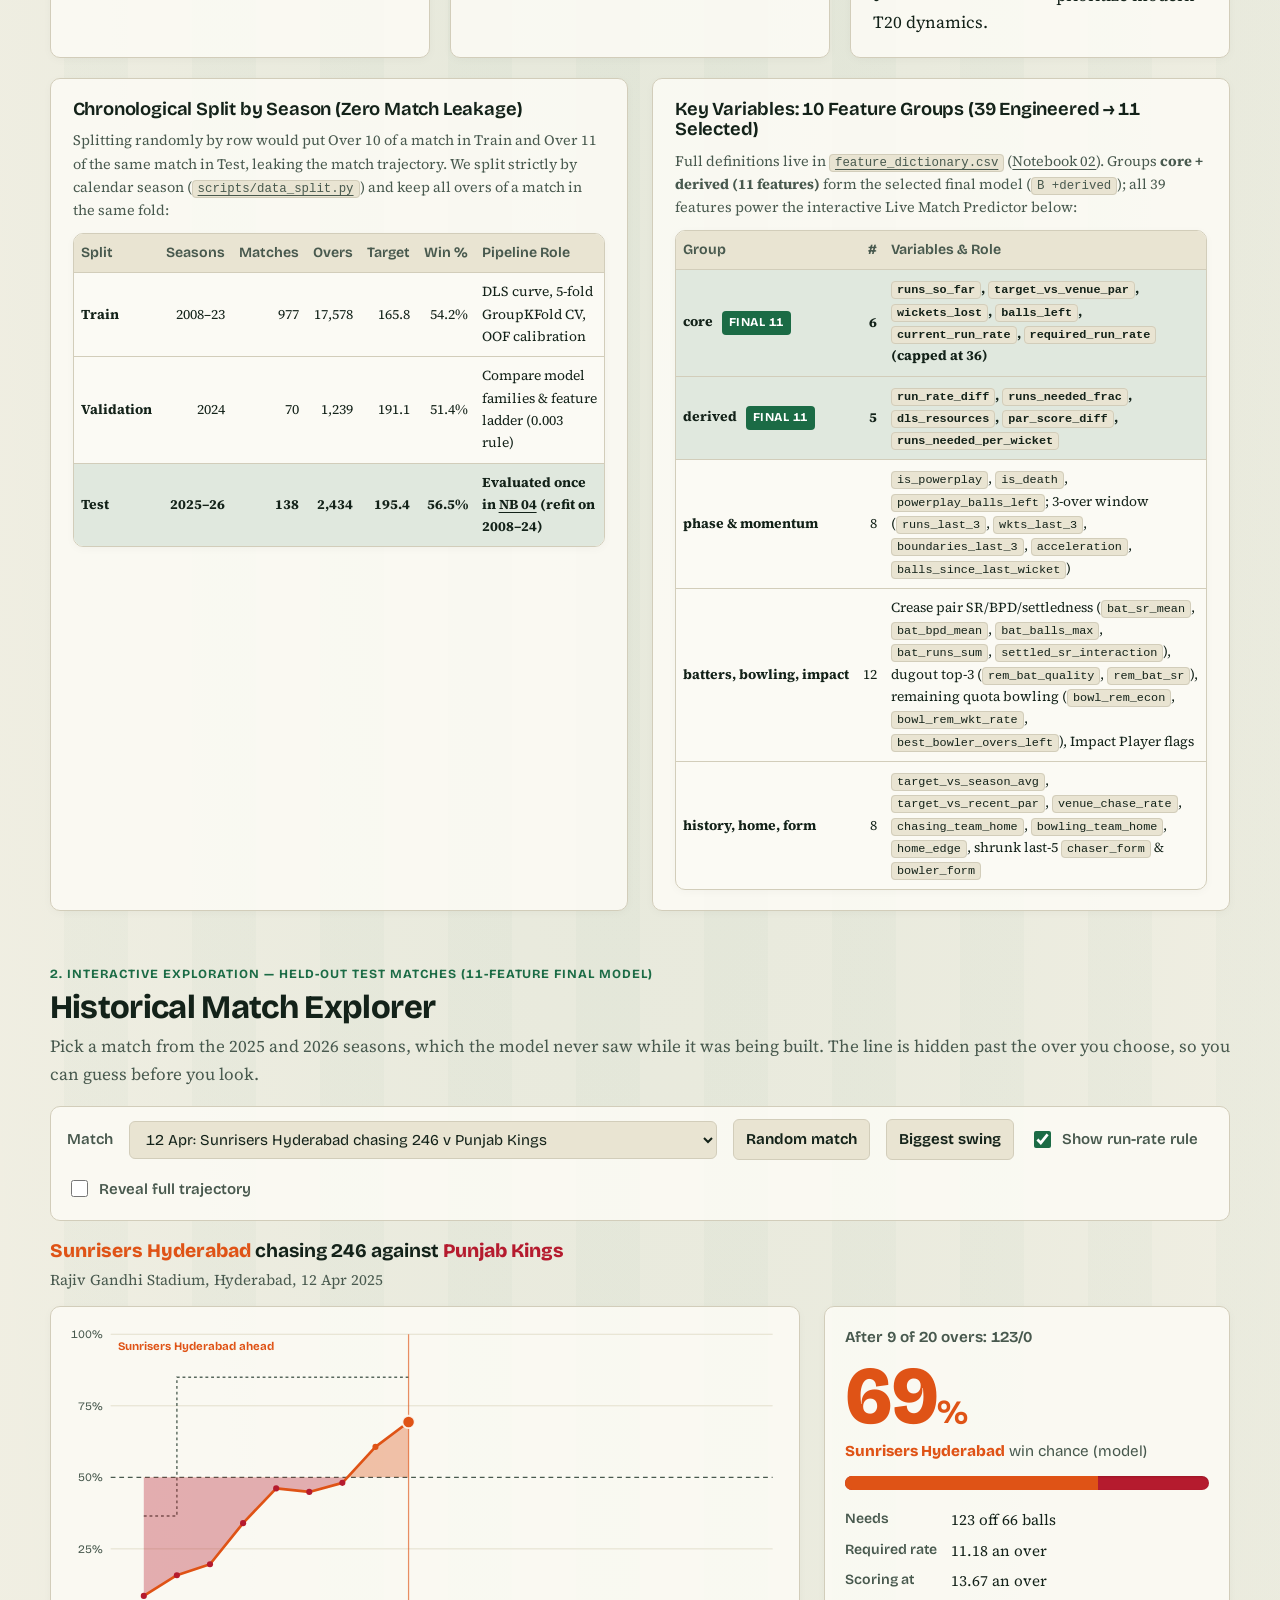
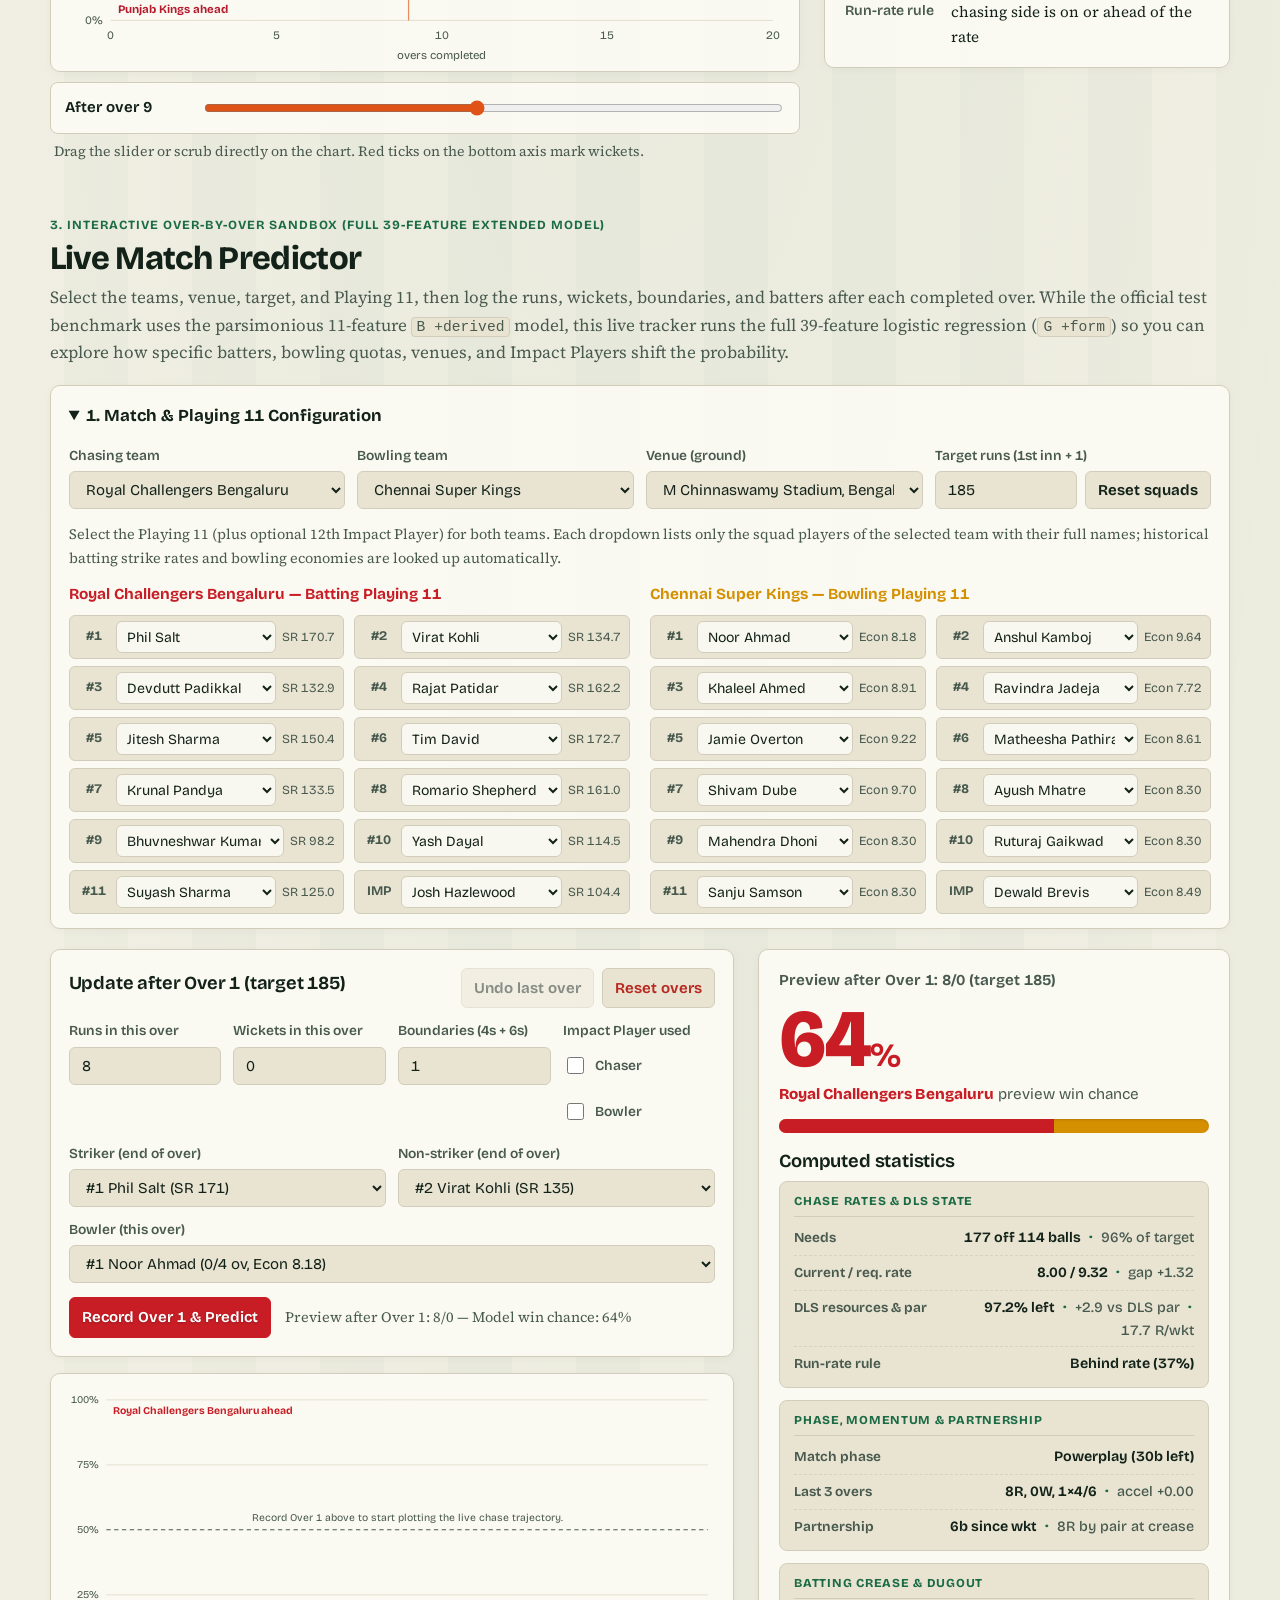
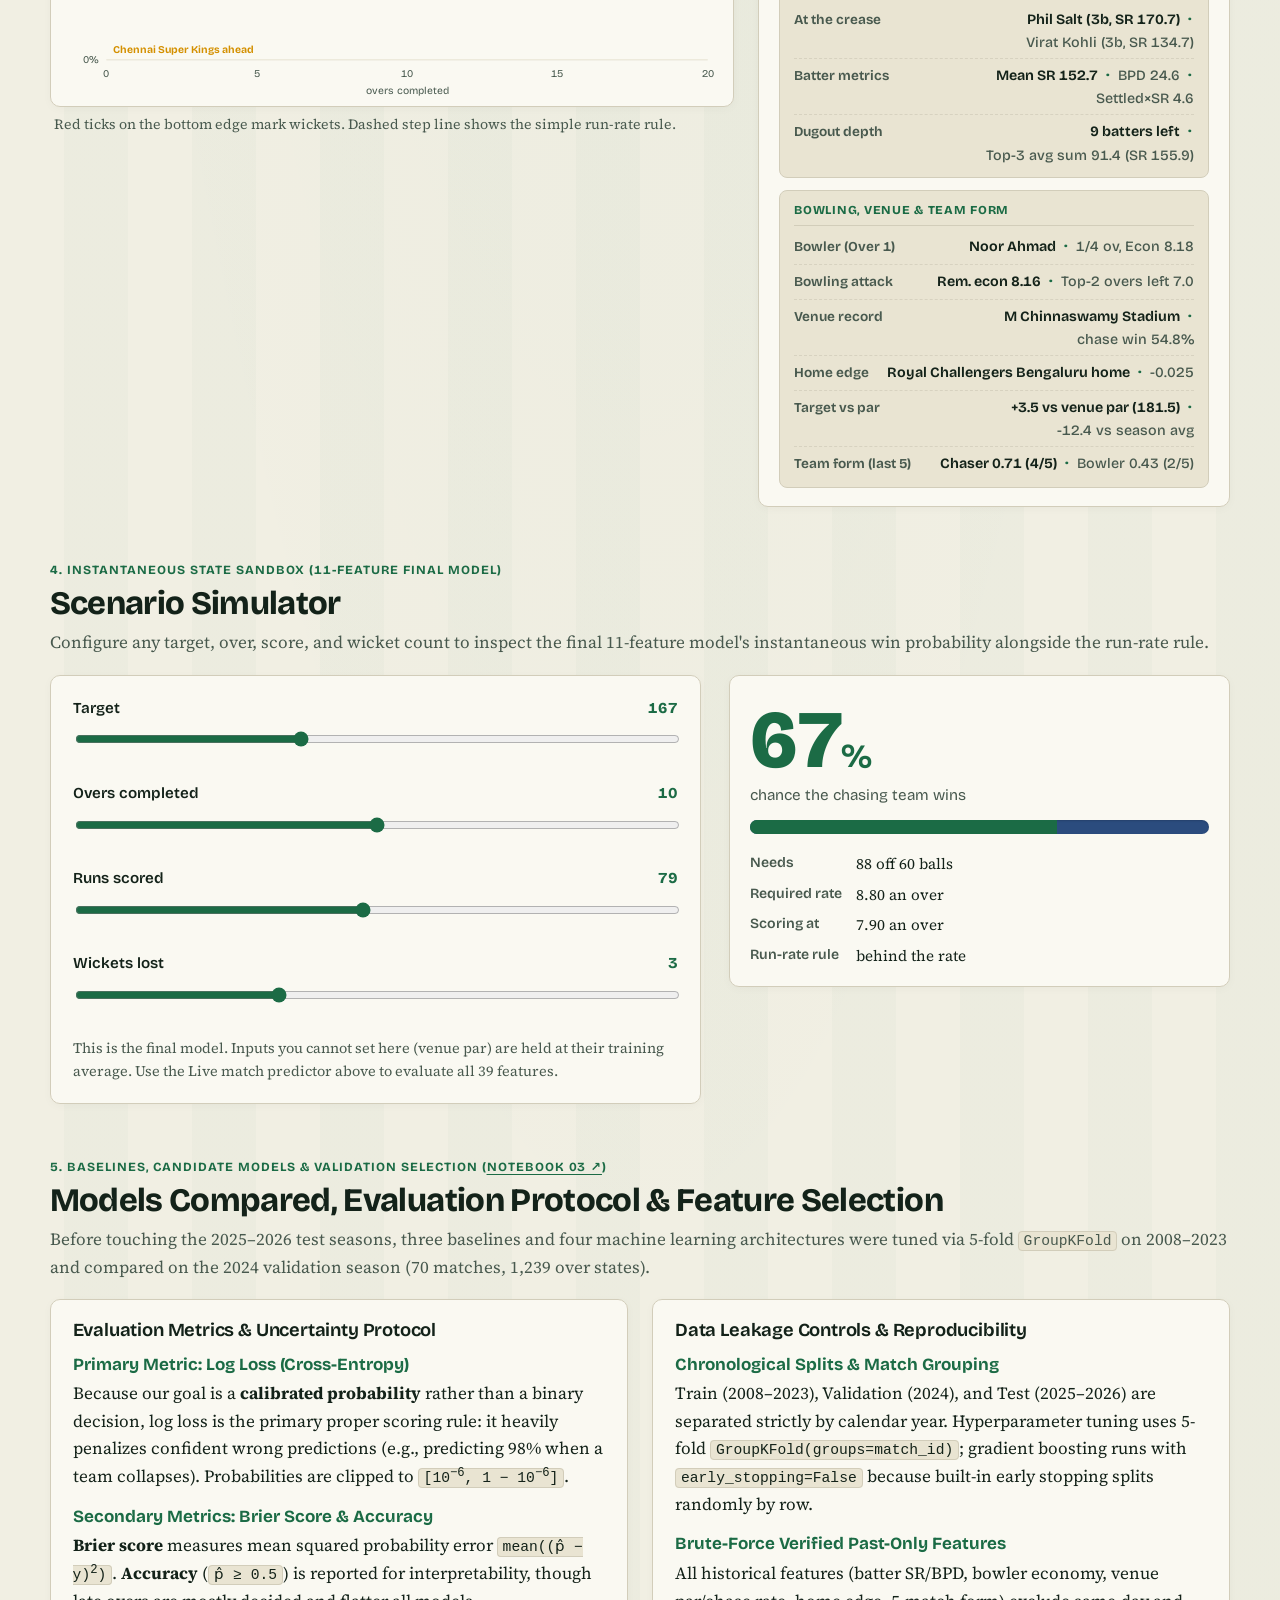
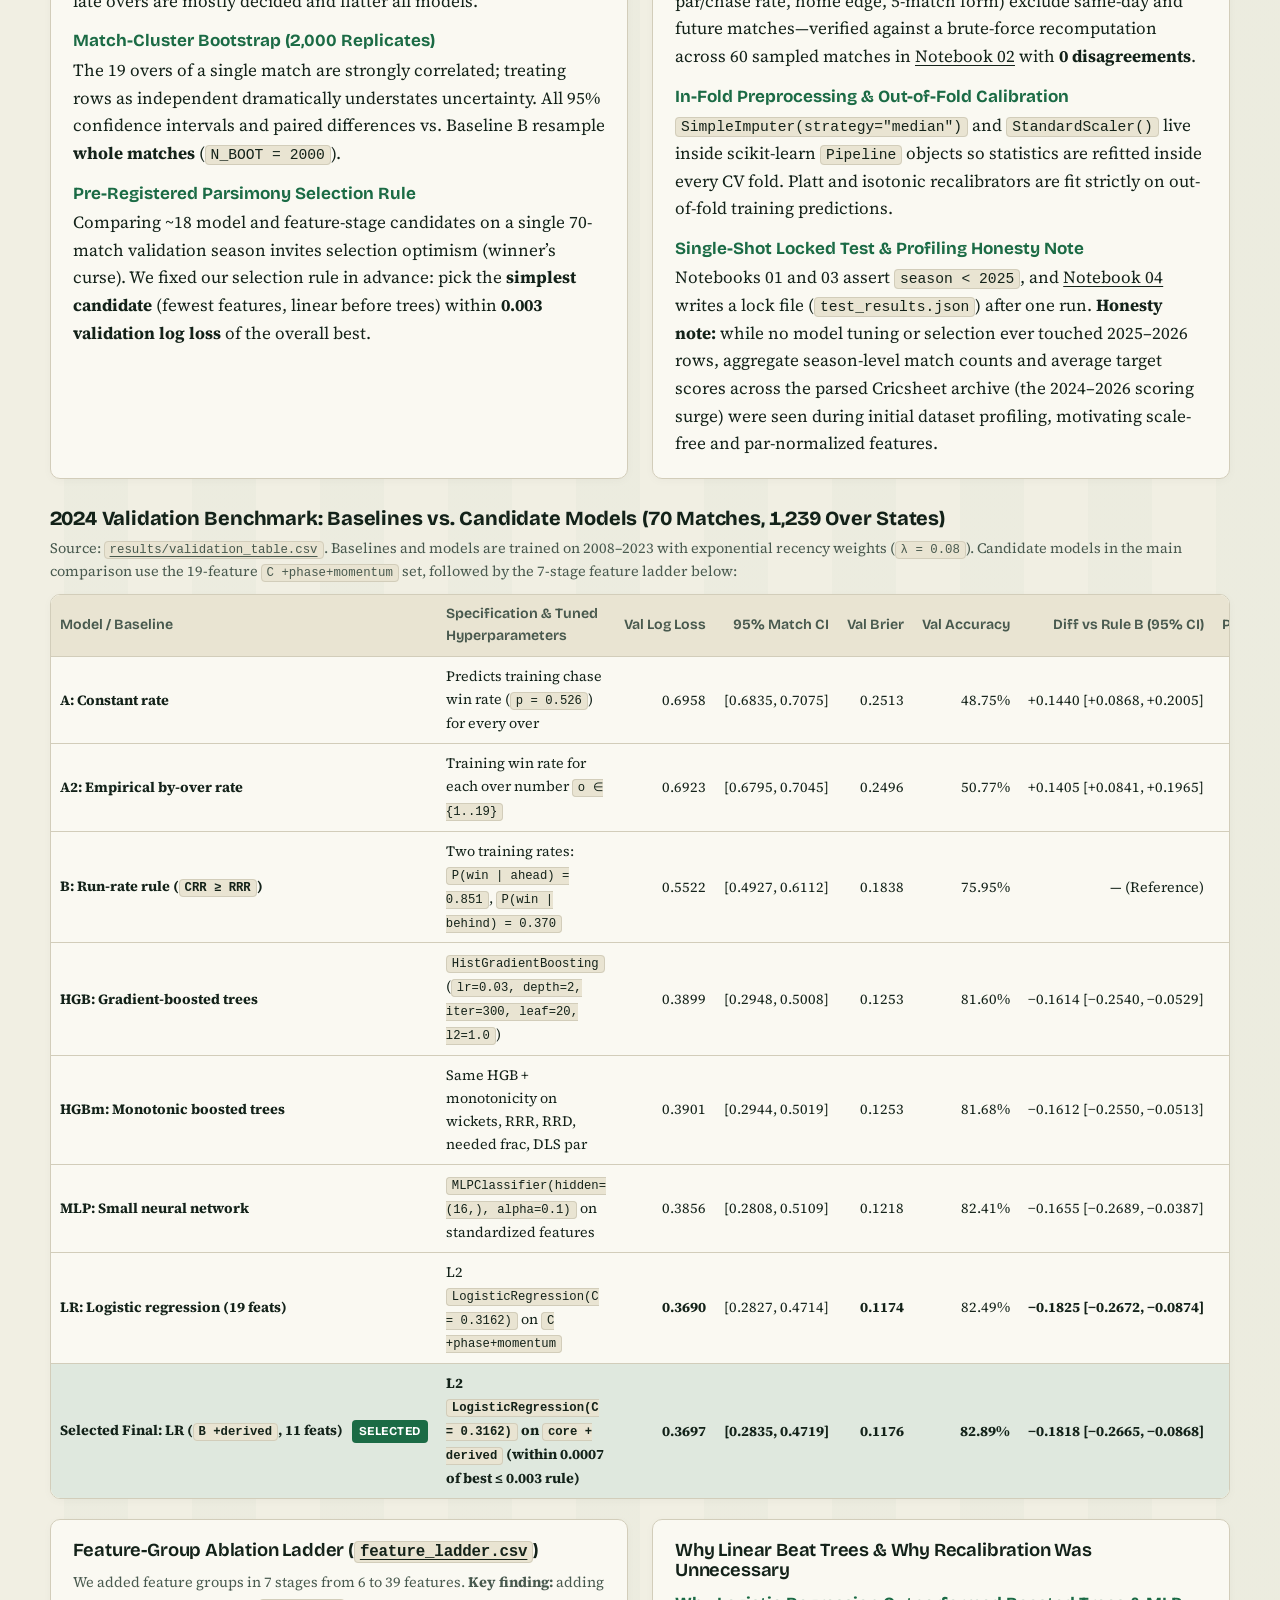
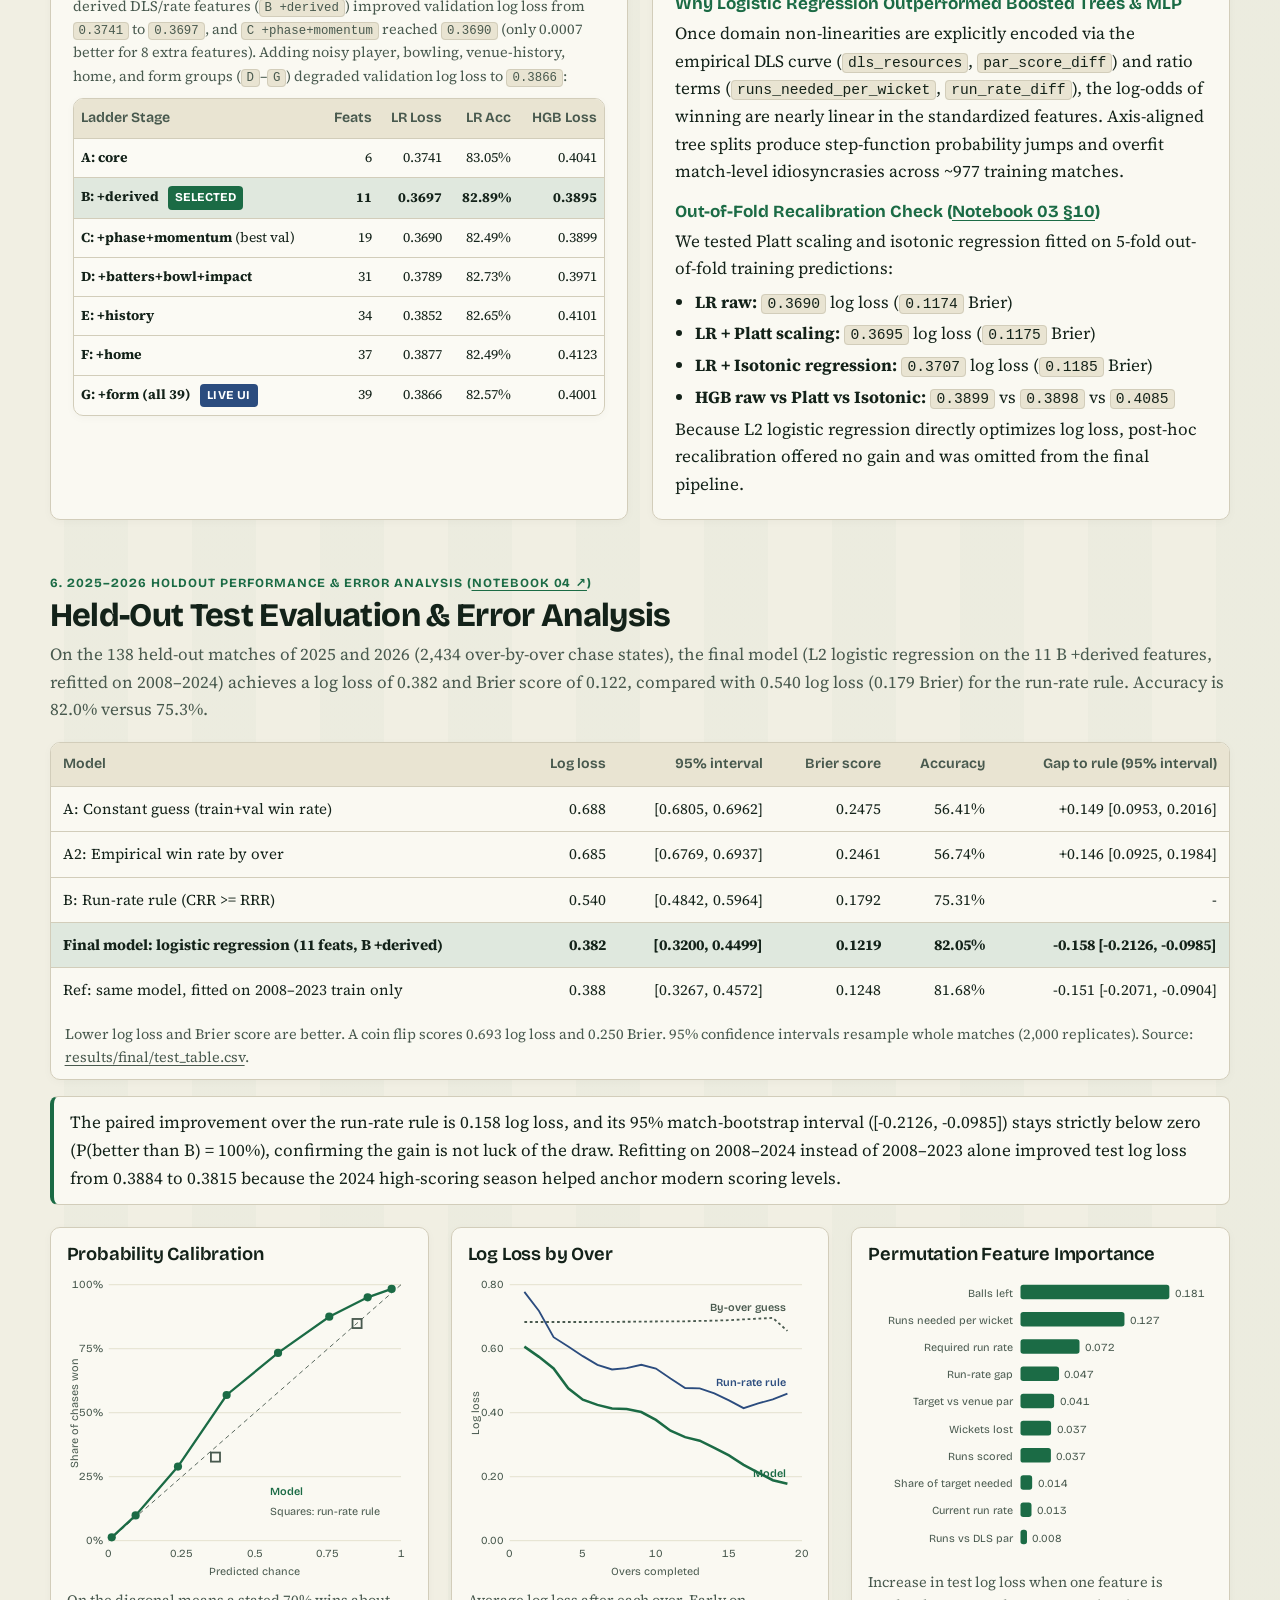
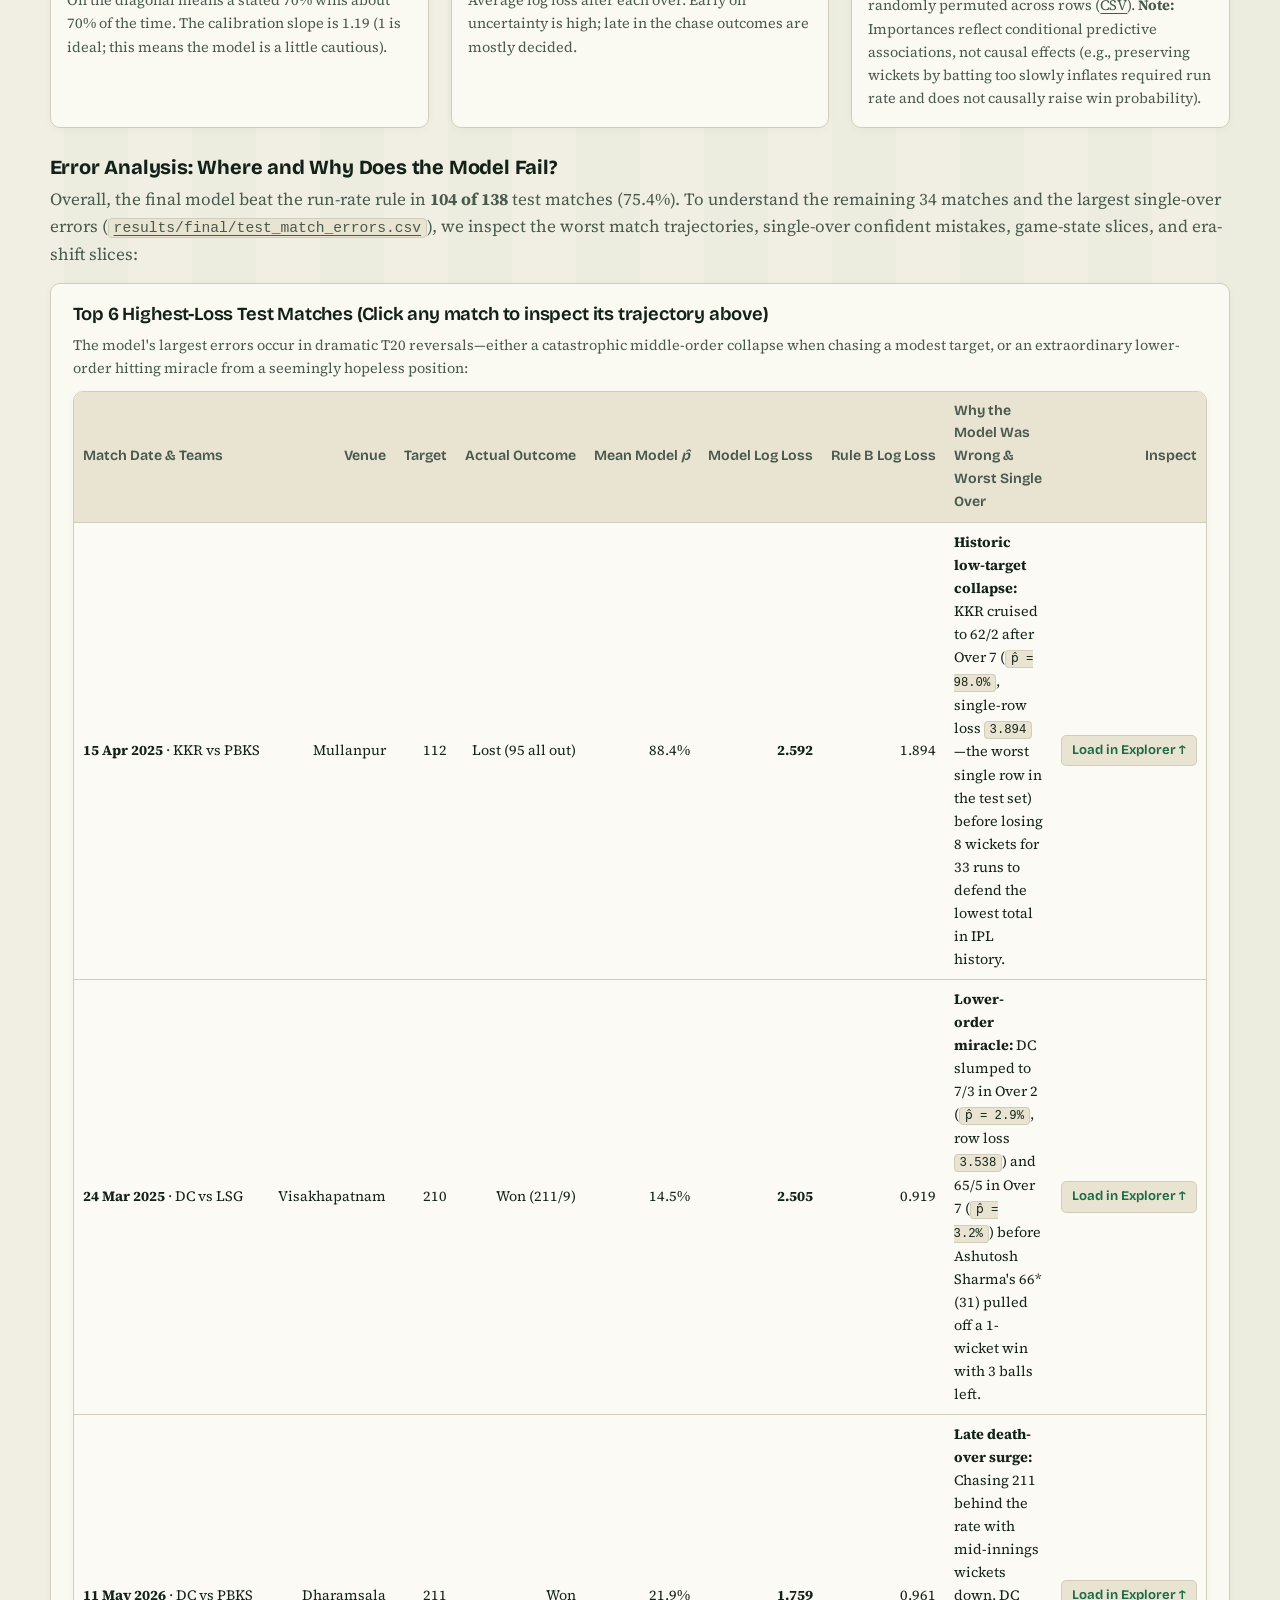
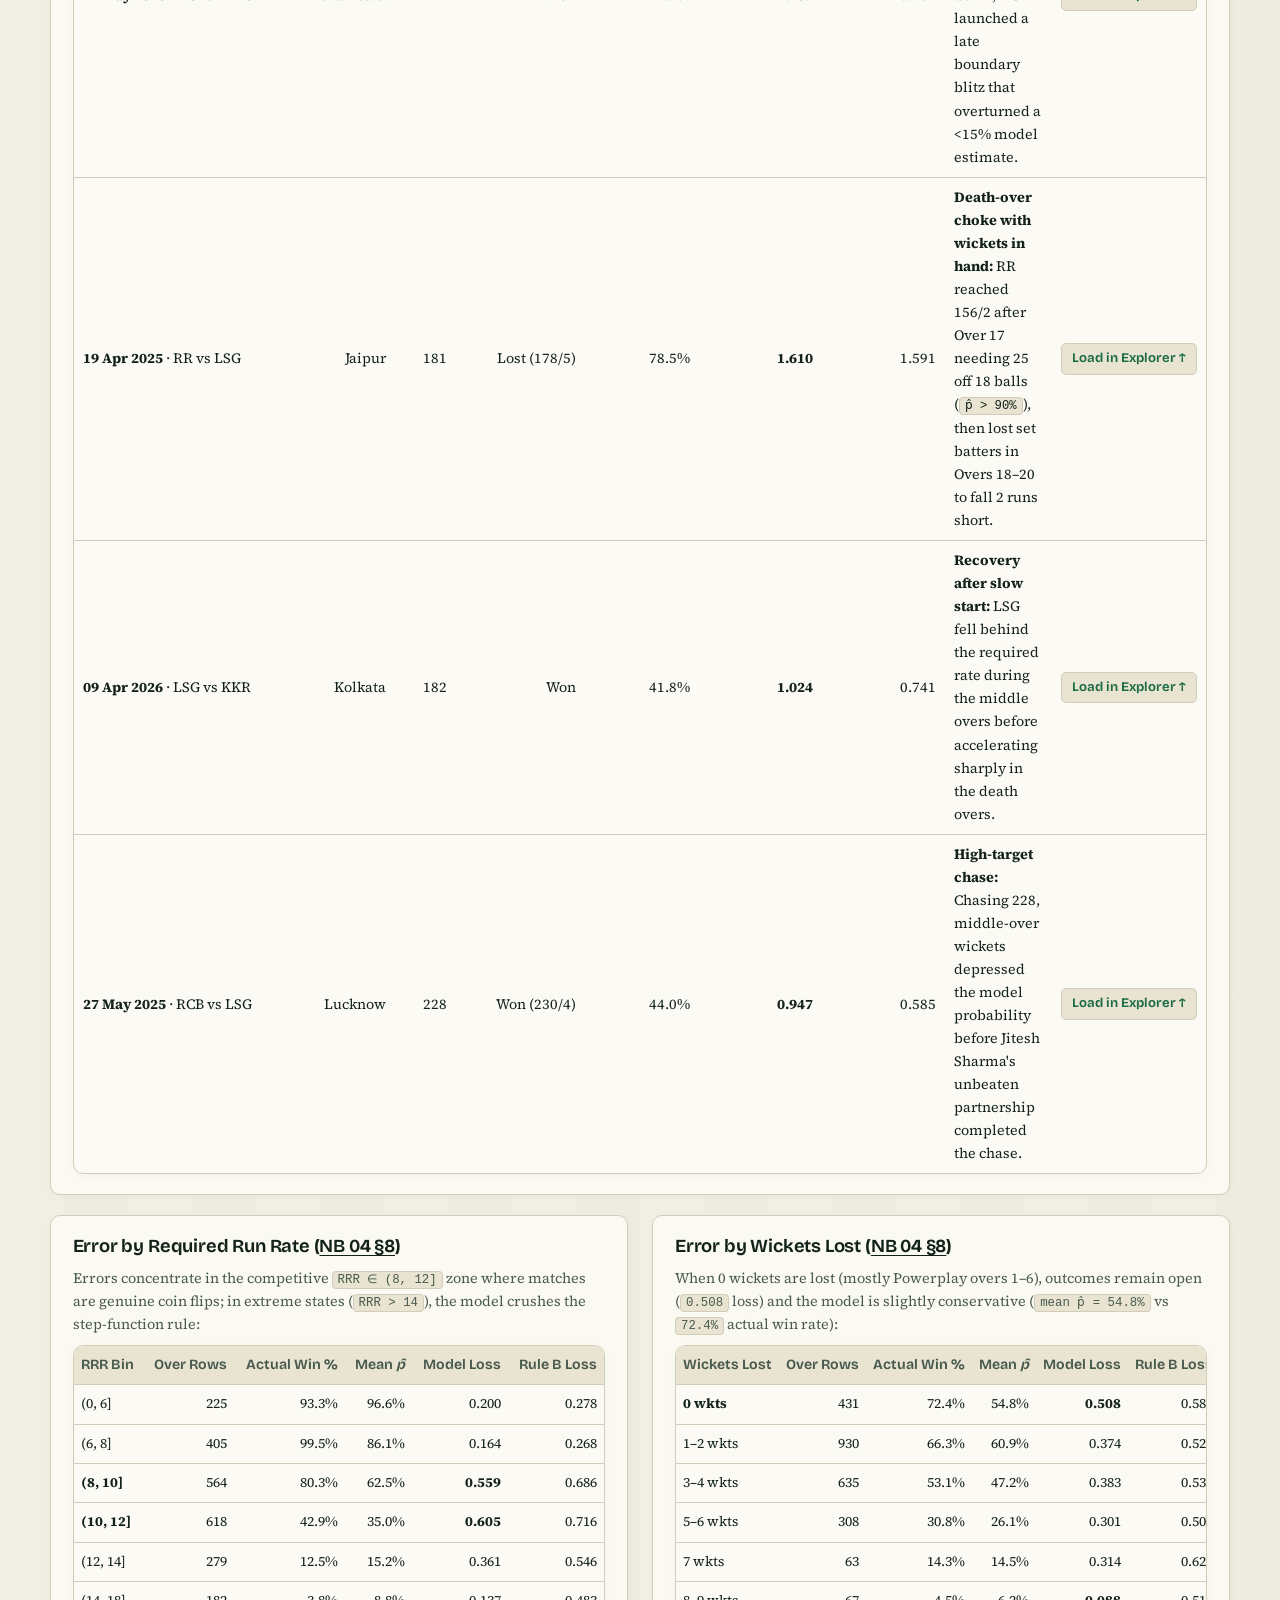
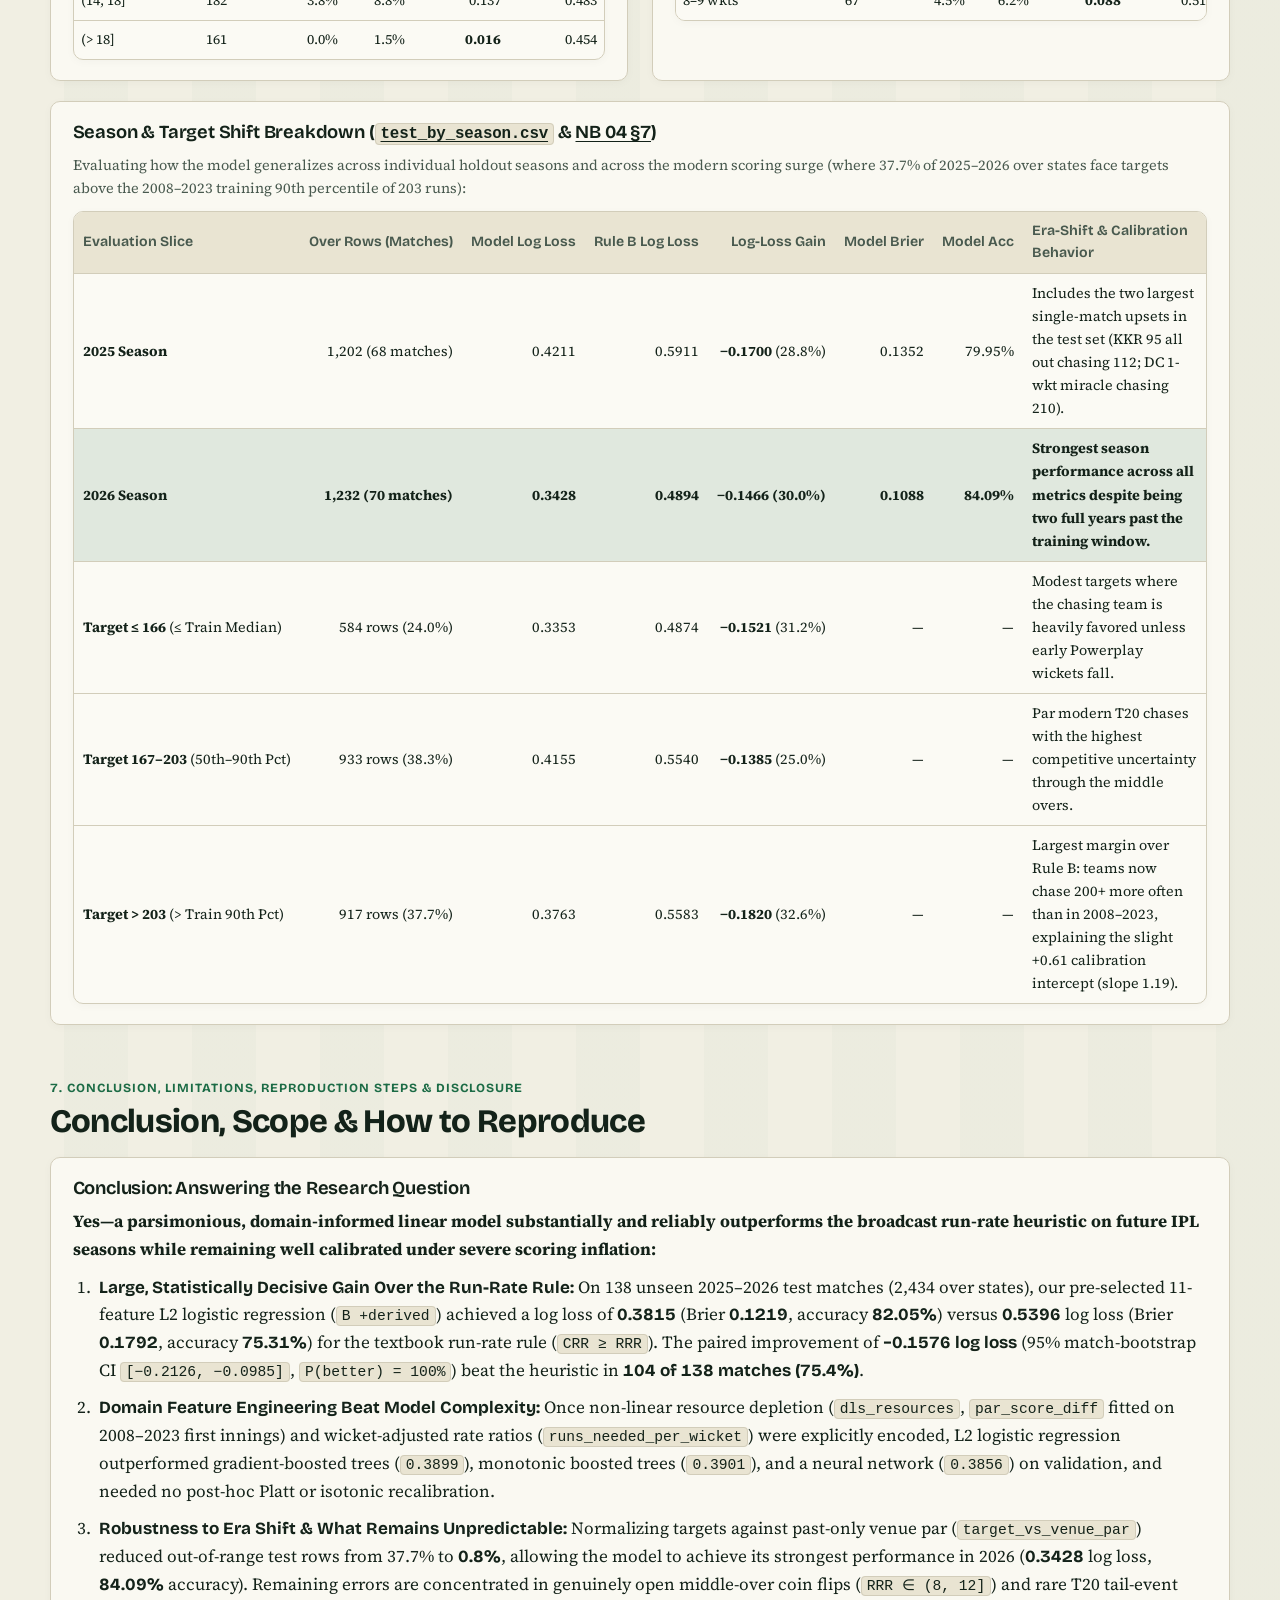
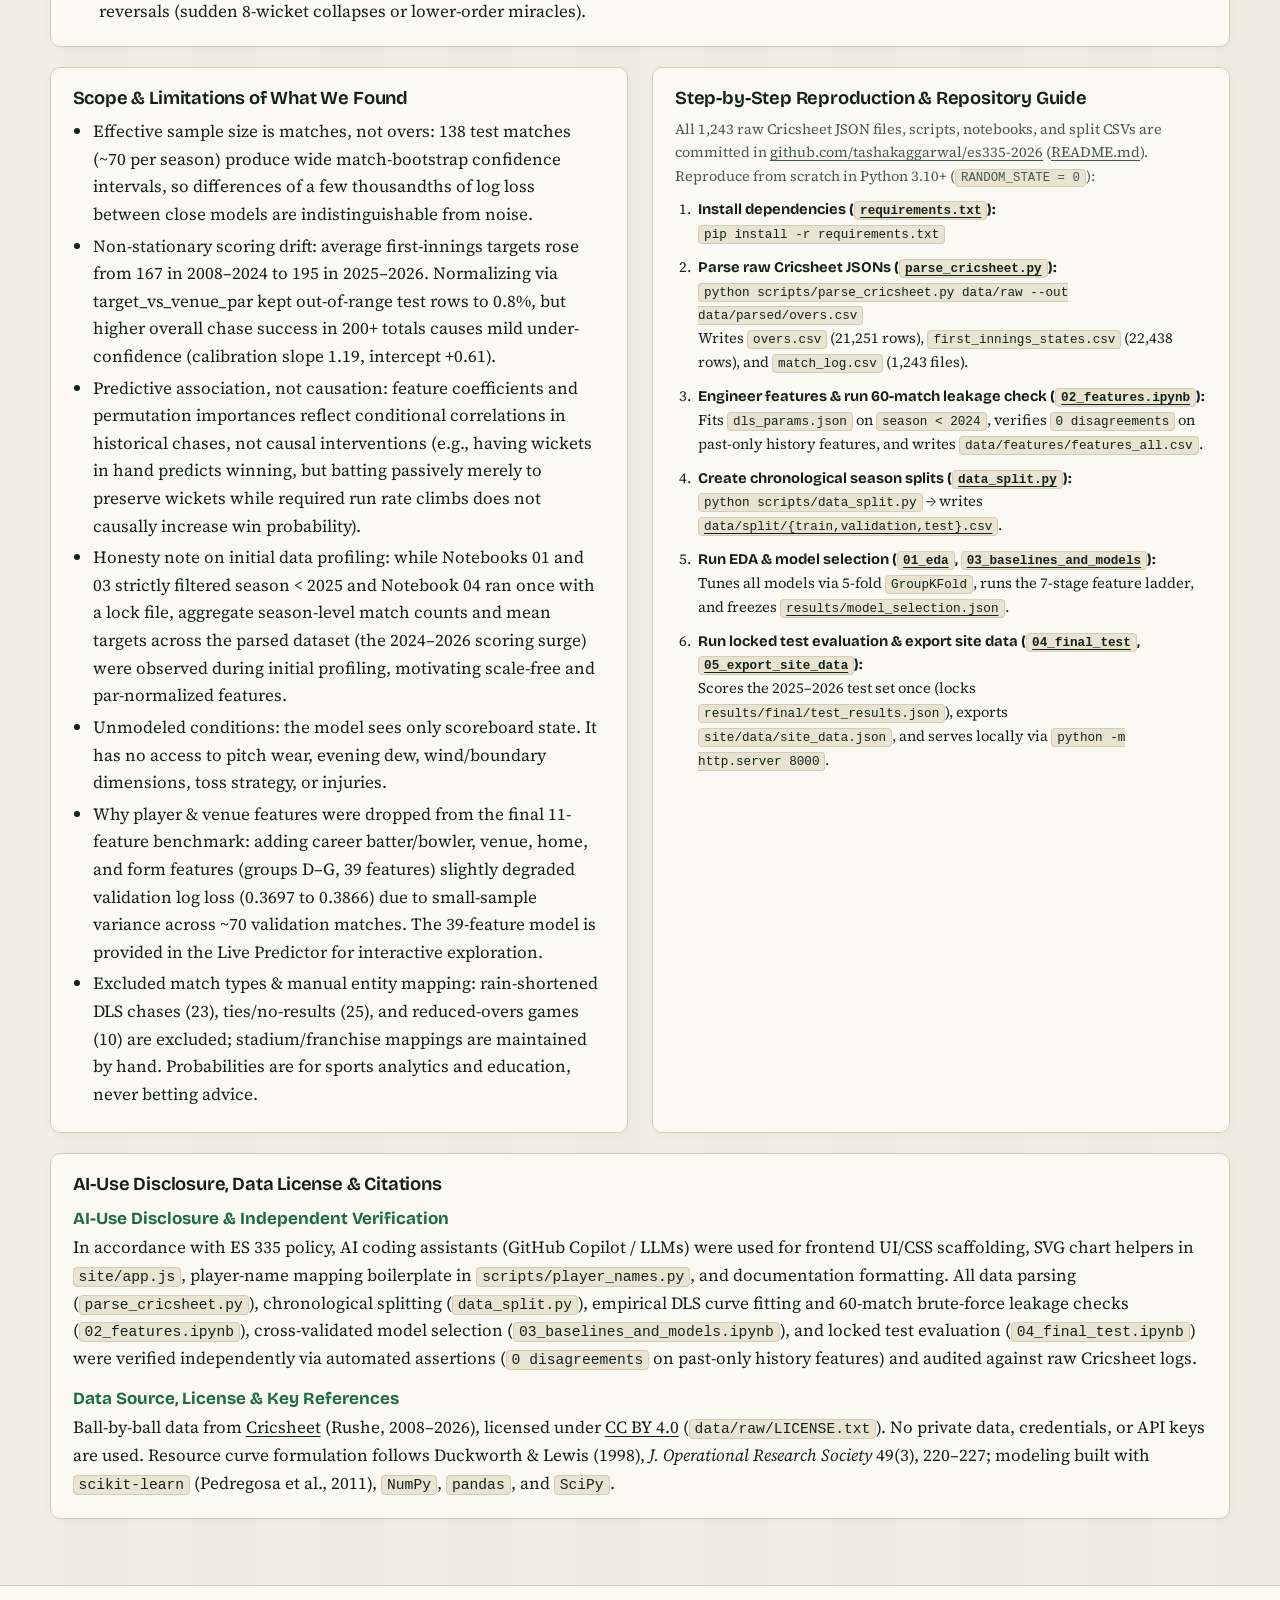
==== commit 1af936cd: "UI changes in live predictor" ====
--- a/index.html
+++ b/index.html
@@ -330,15 +330,15 @@
                 <label class="check"><input type="checkbox" id="lo-imp-bowl"> Bowler</label>
               </div>
             </div>
-            <div class="form-item">
+            <div class="form-item span-2">
               <label for="lo-bat1">Striker (end of over)</label>
               <select id="lo-bat1"></select>
             </div>
-            <div class="form-item">
+            <div class="form-item span-2">
               <label for="lo-bat2">Non-striker (end of over)</label>
               <select id="lo-bat2"></select>
             </div>
-            <div class="form-item span-2">
+            <div class="form-item span-4">
               <label for="lo-bowler">Bowler (this over)</label>
               <select id="lo-bowler"></select>
             </div>
--- a/site/style.css
+++ b/site/style.css
@@ -415,6 +415,7 @@
   white-space: nowrap;
 }
 .form-item.span-2 { grid-column: span 2; }
+.form-item.span-4 { grid-column: 1 / -1; }
 .bat-row { display: flex; align-items: center; gap: 8px; }
 .bat-row input[type="number"] { flex: 1; min-width: 72px; }
 .bat-row select { flex: 1; min-width: 0; }
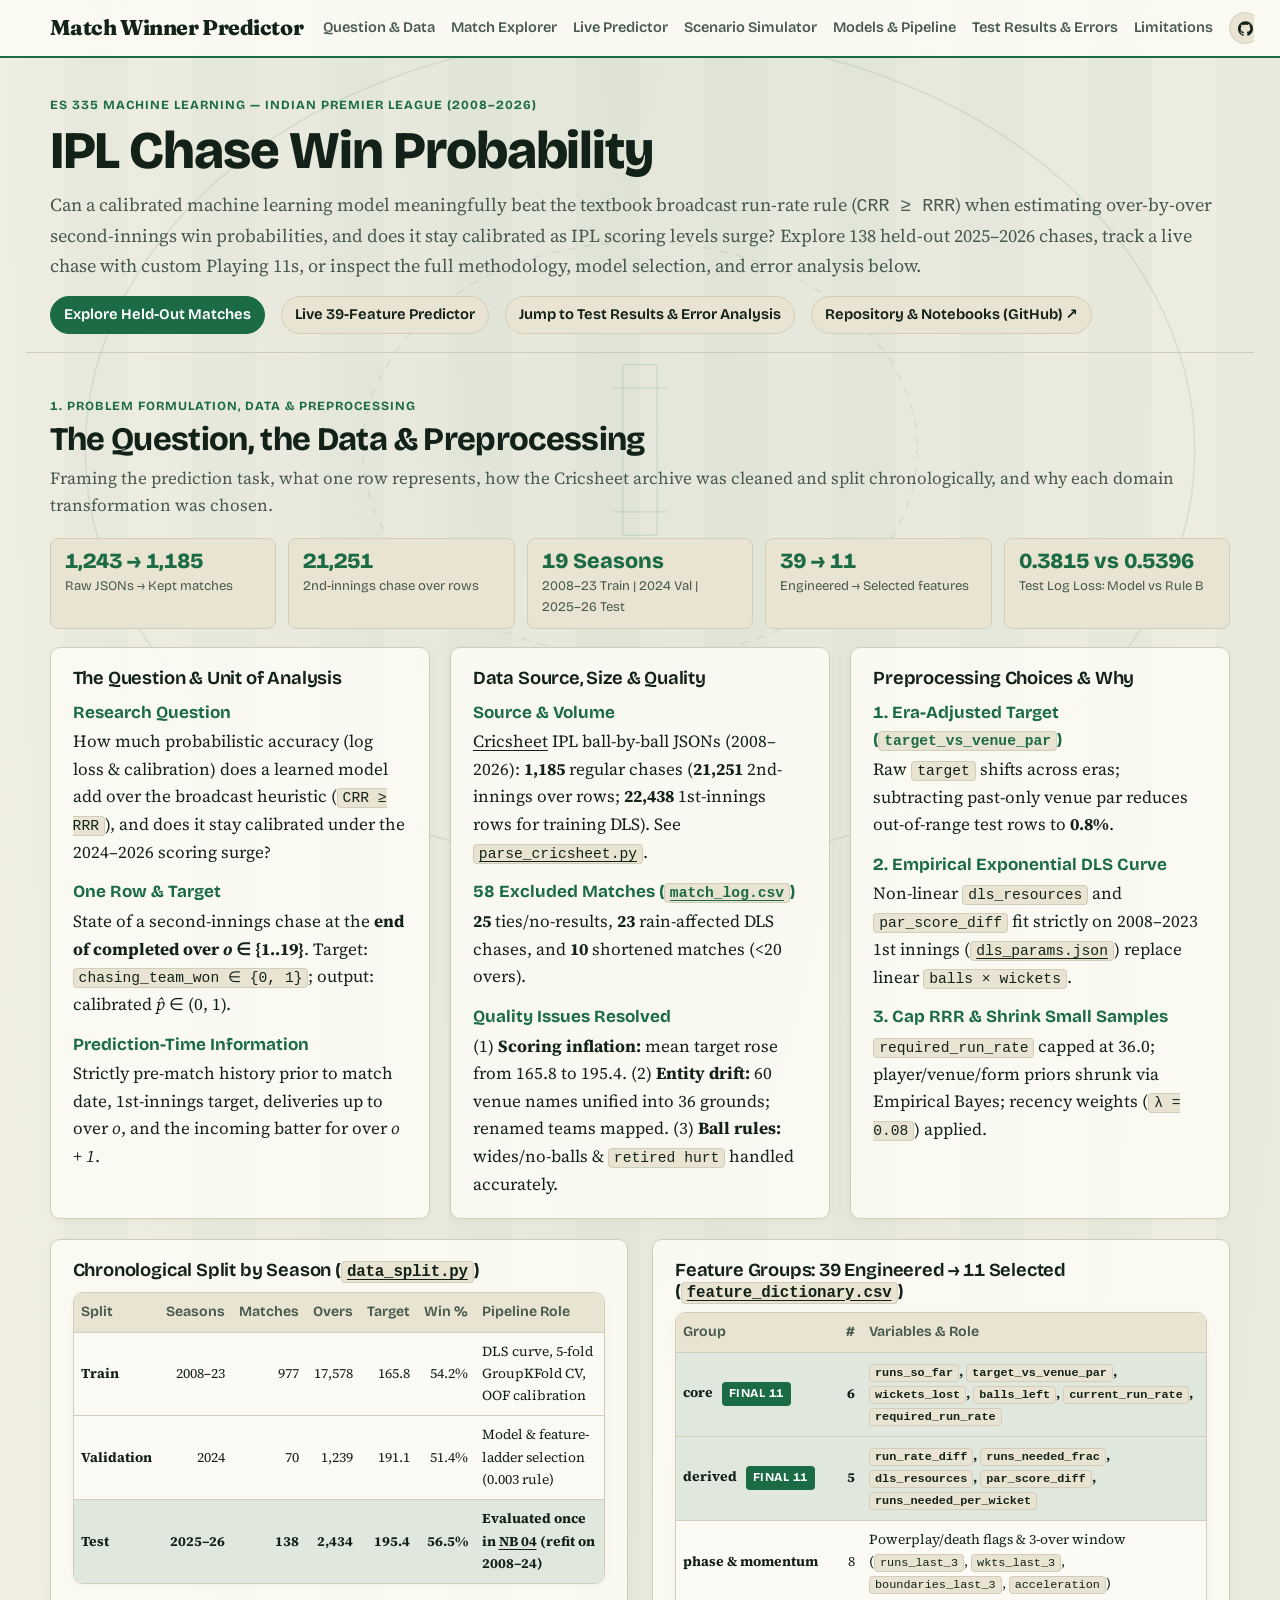
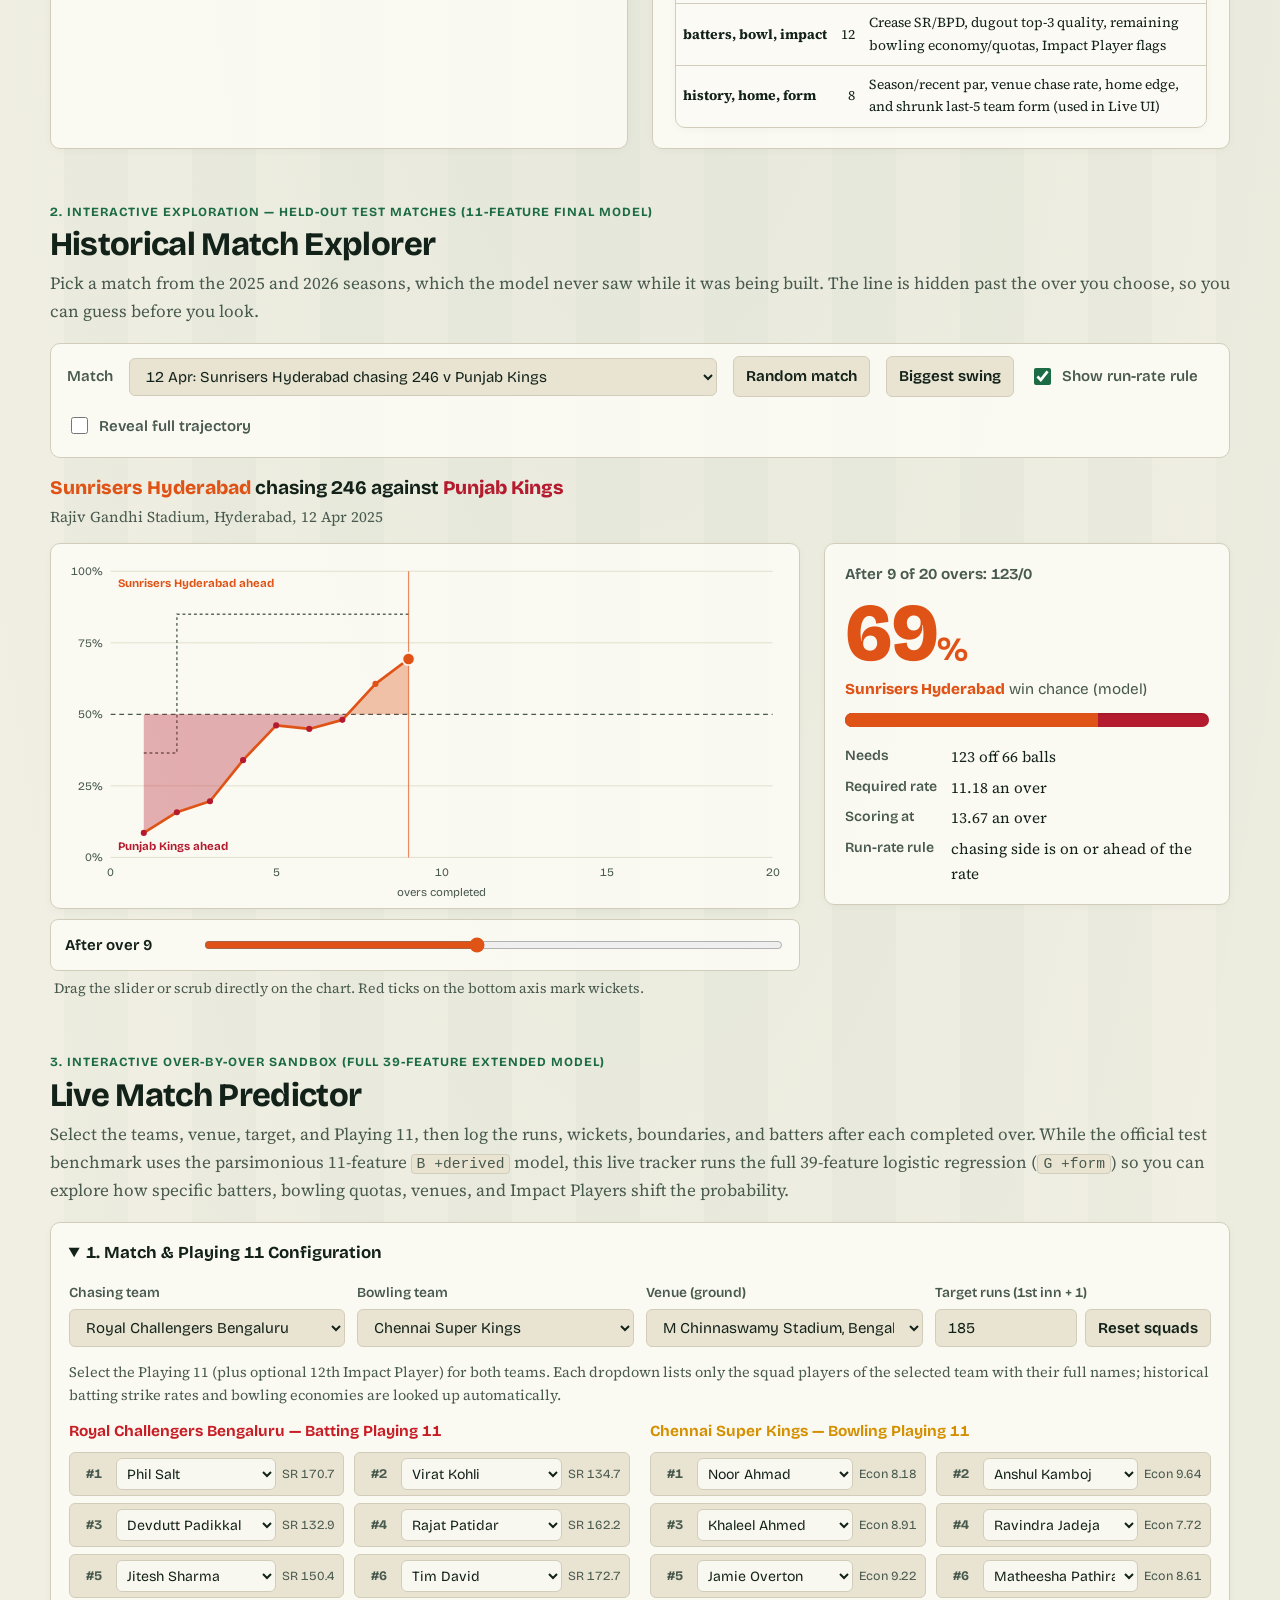
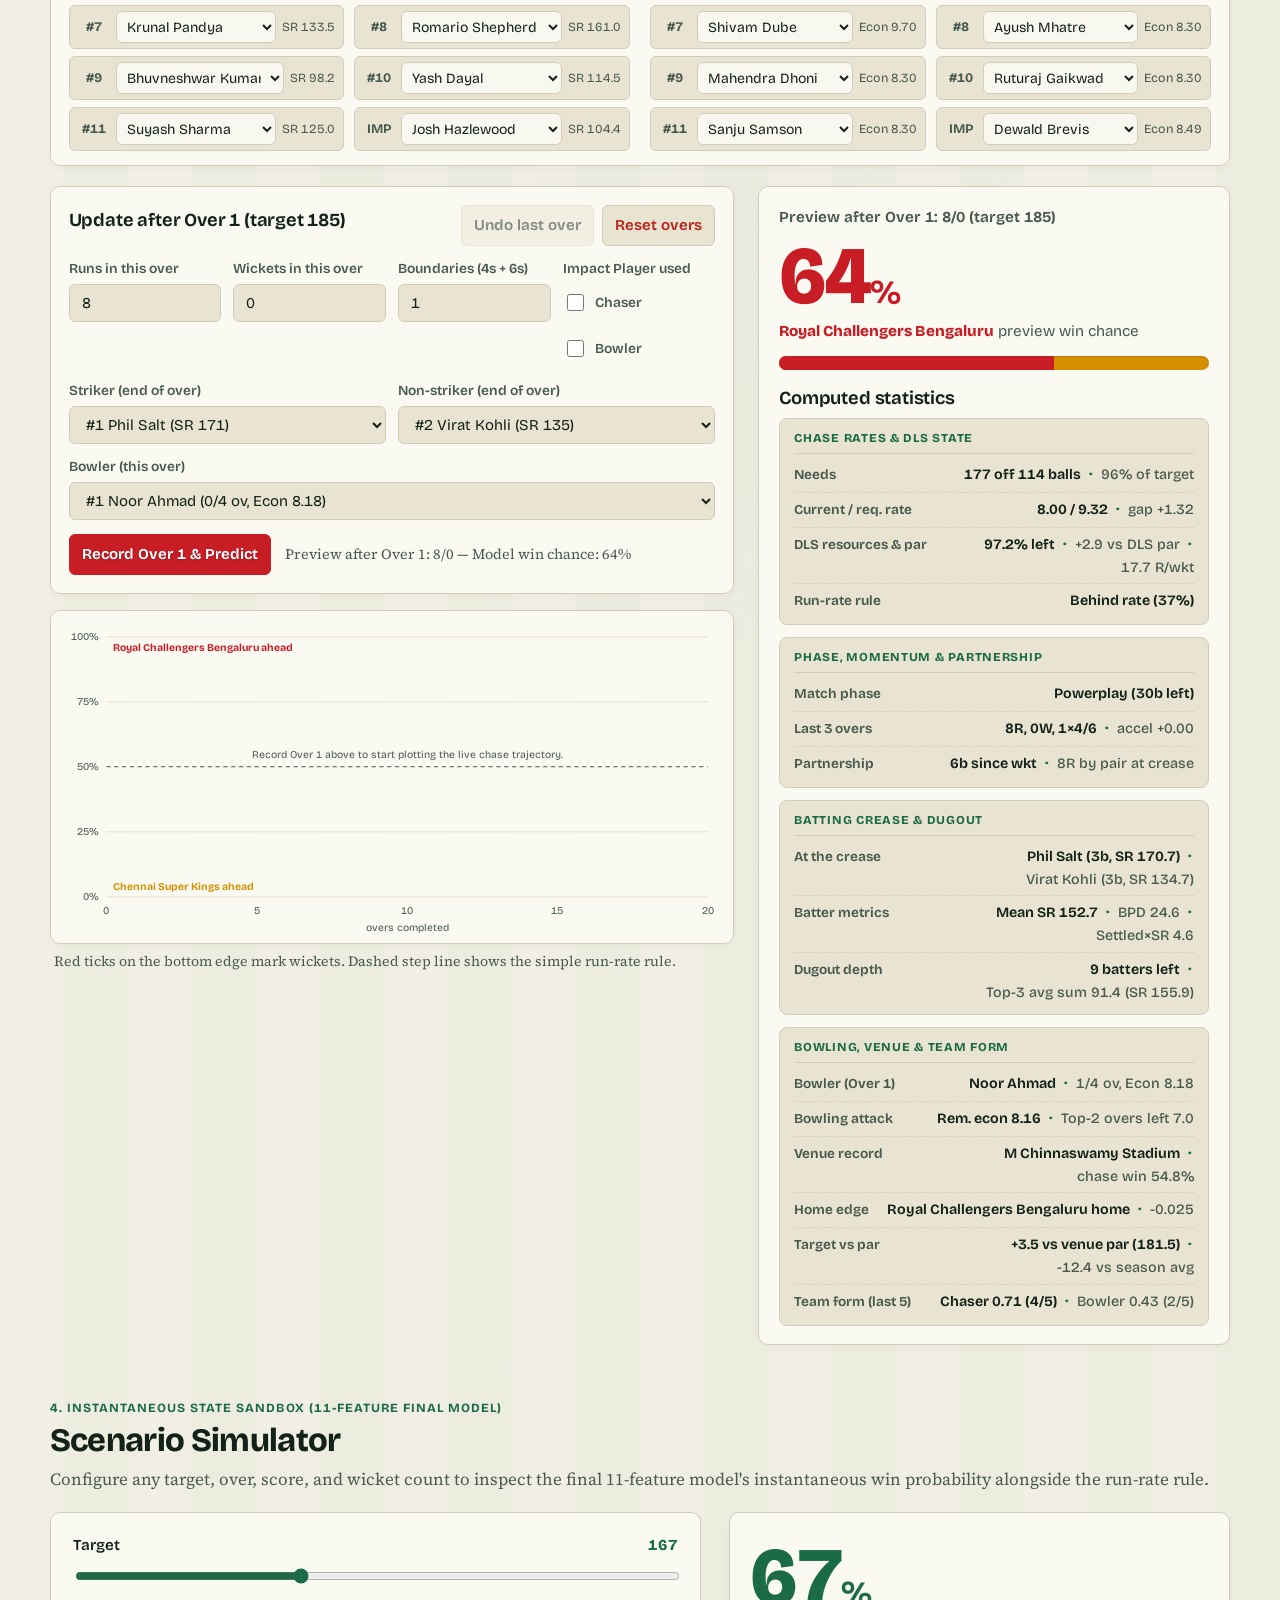
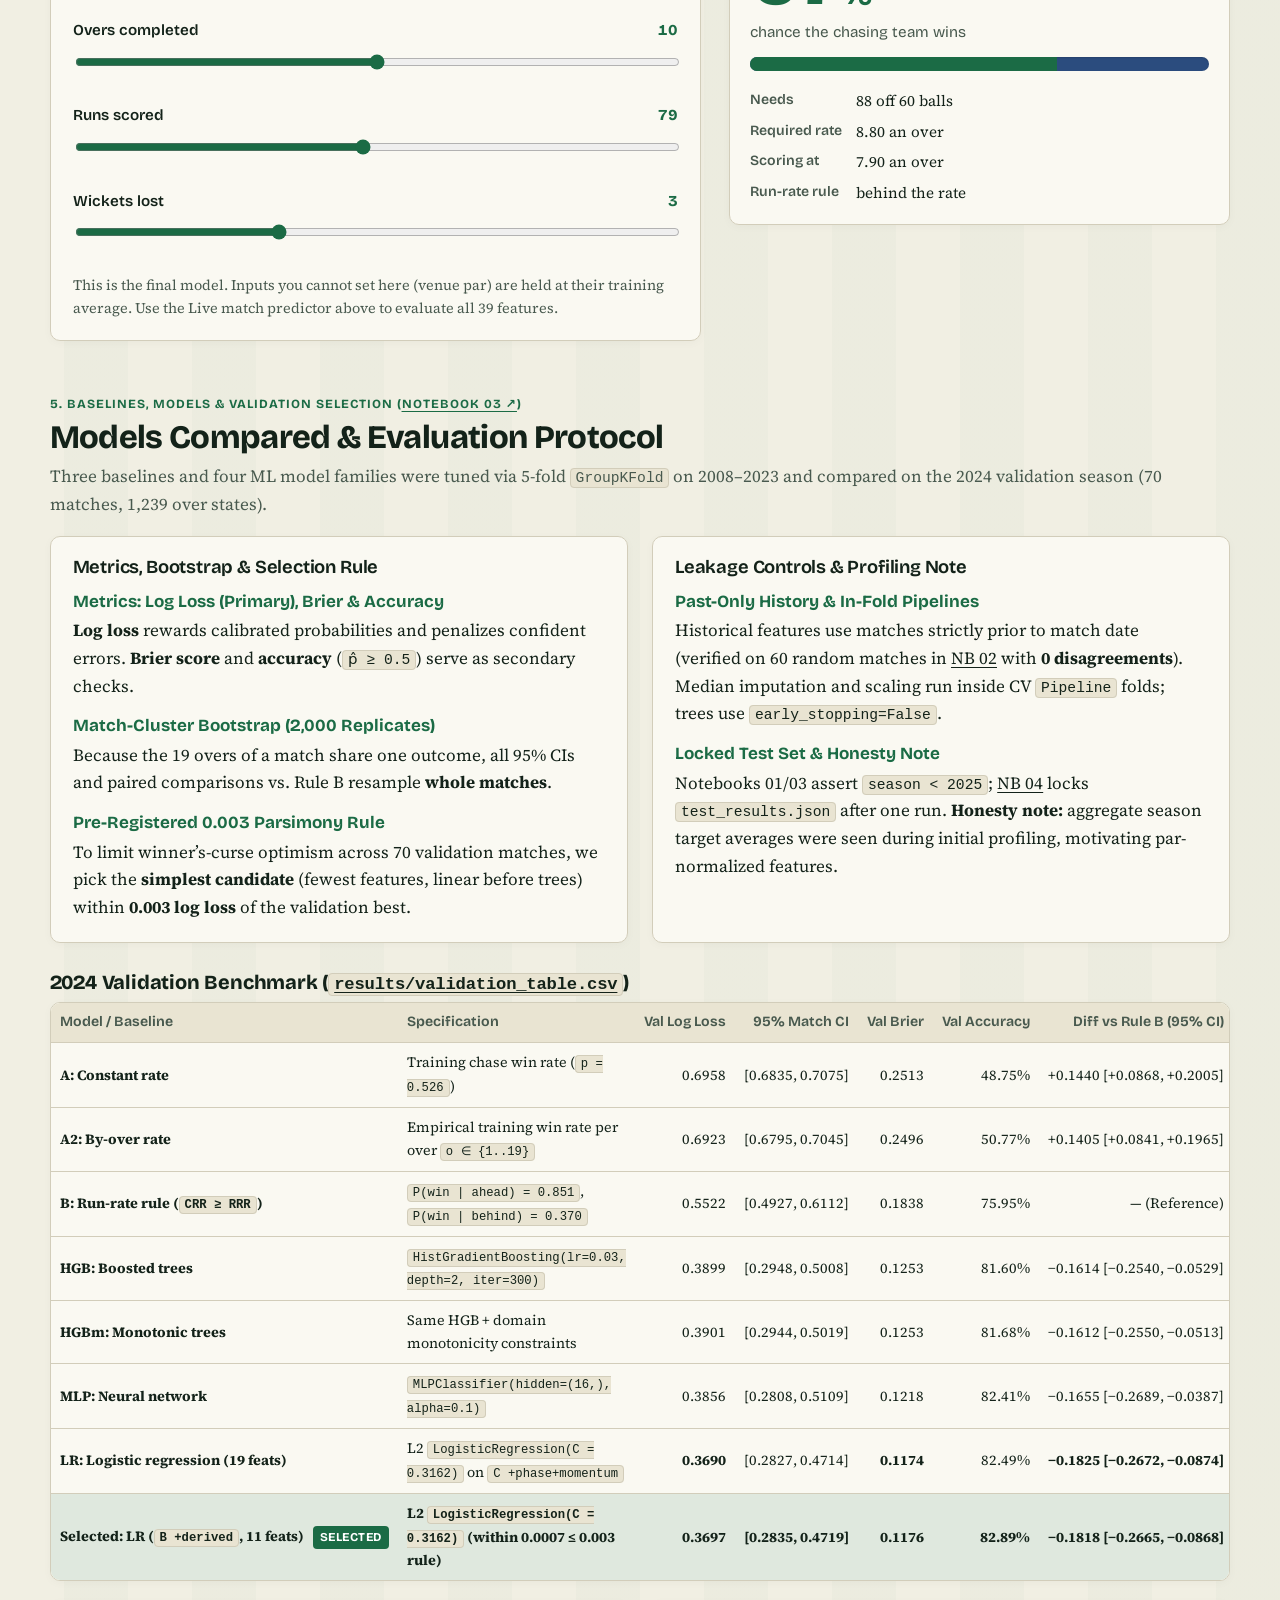
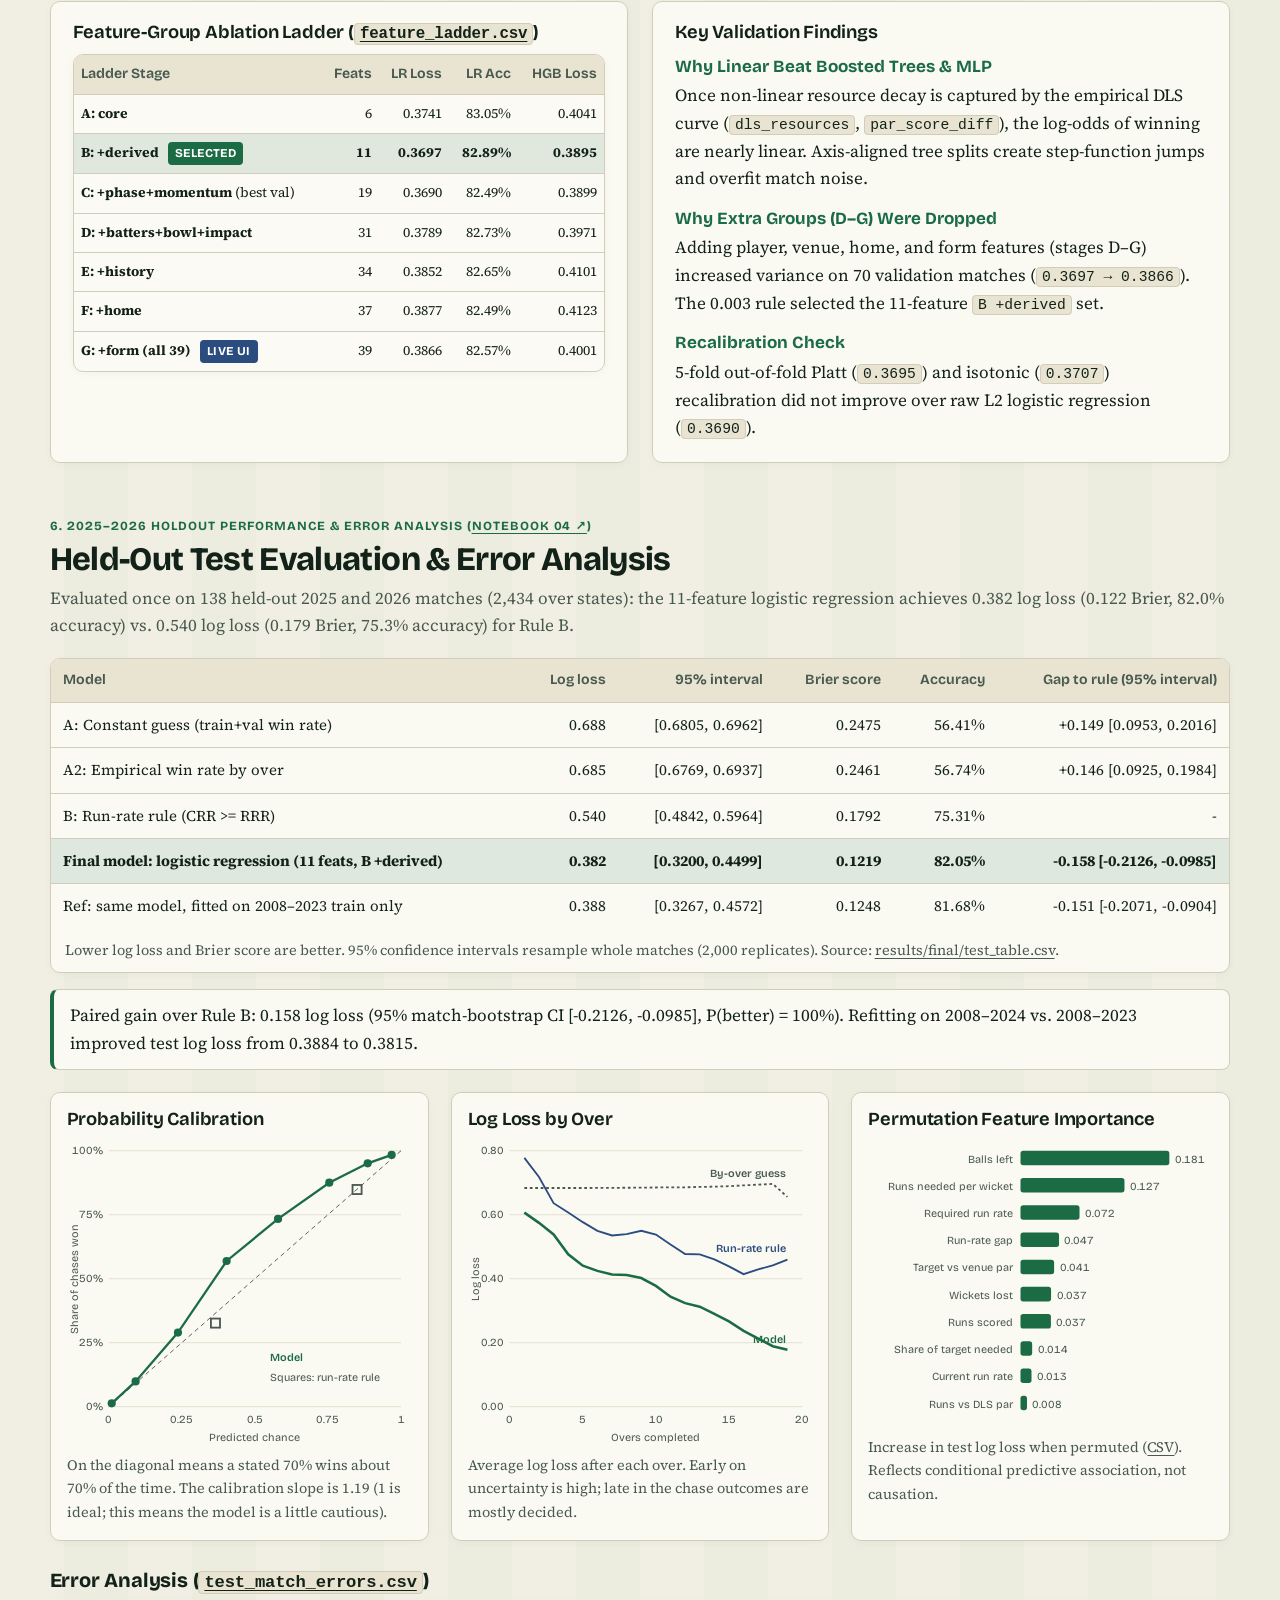
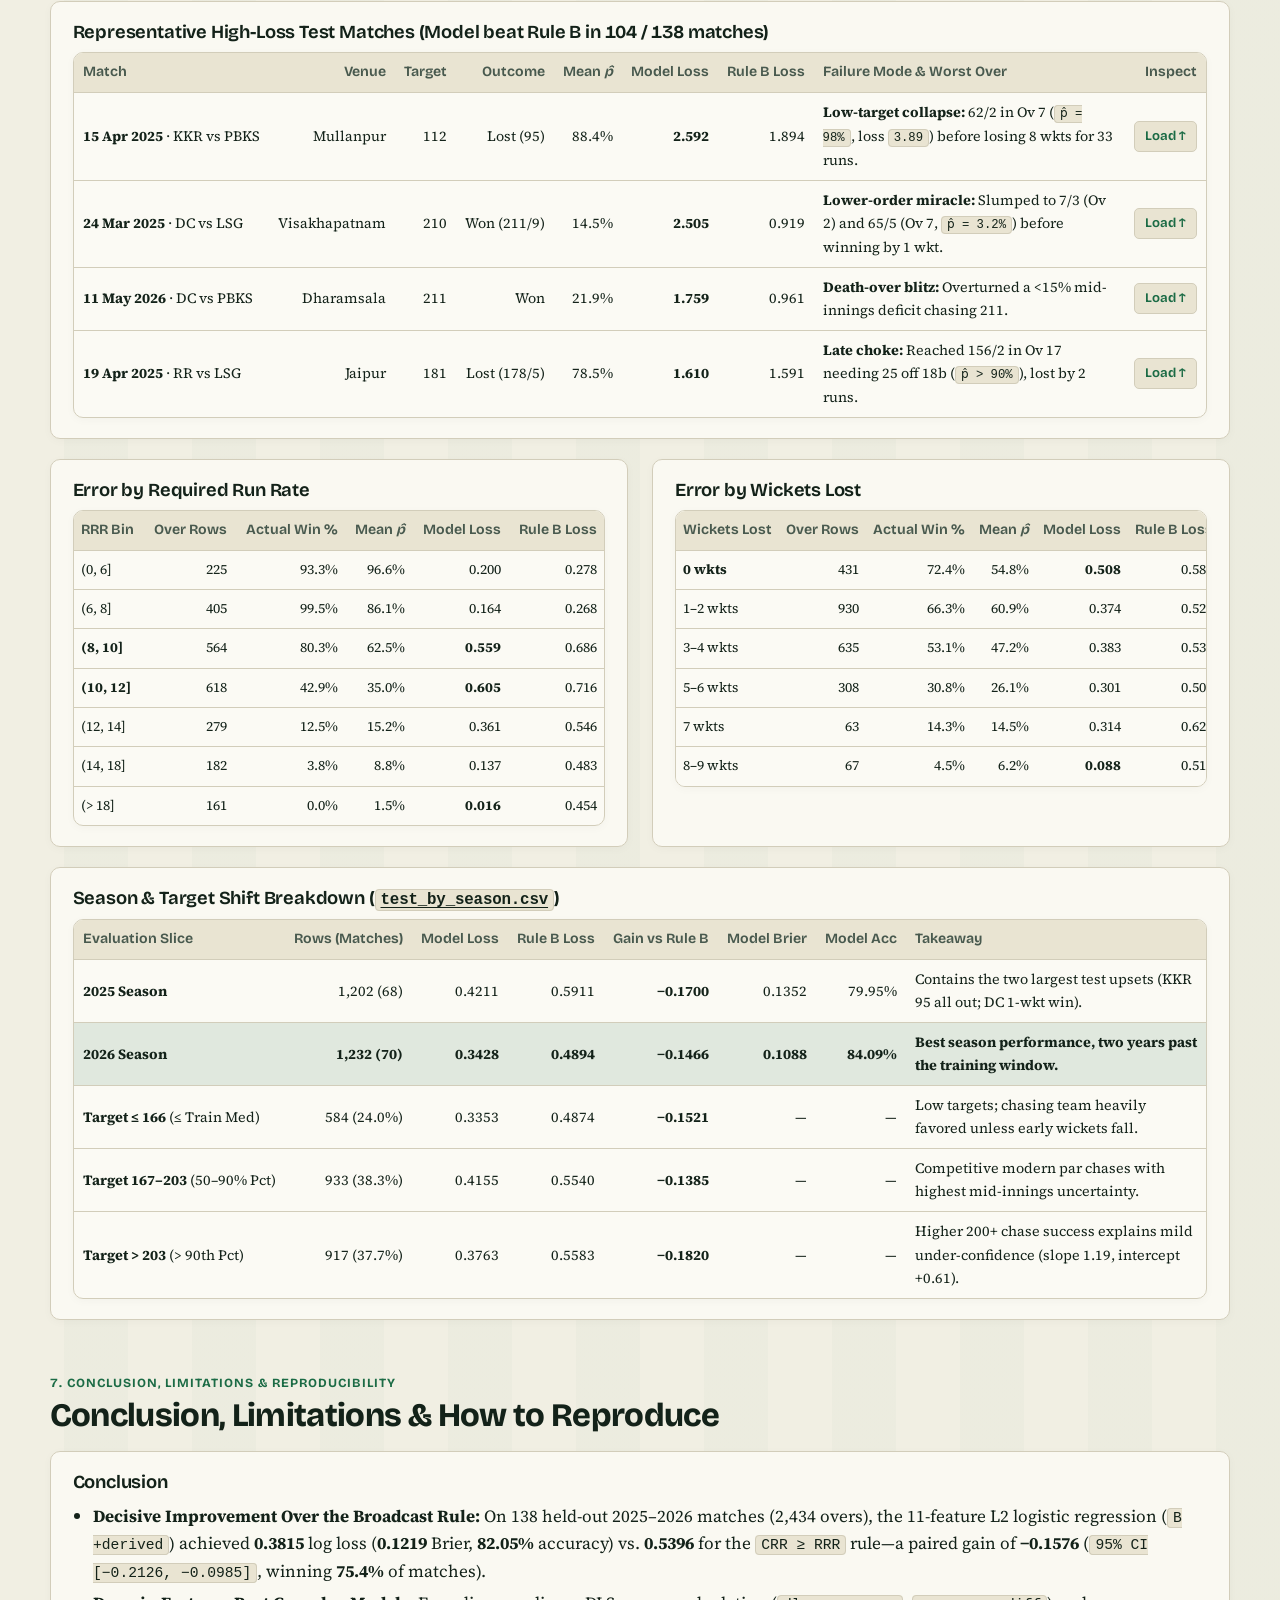
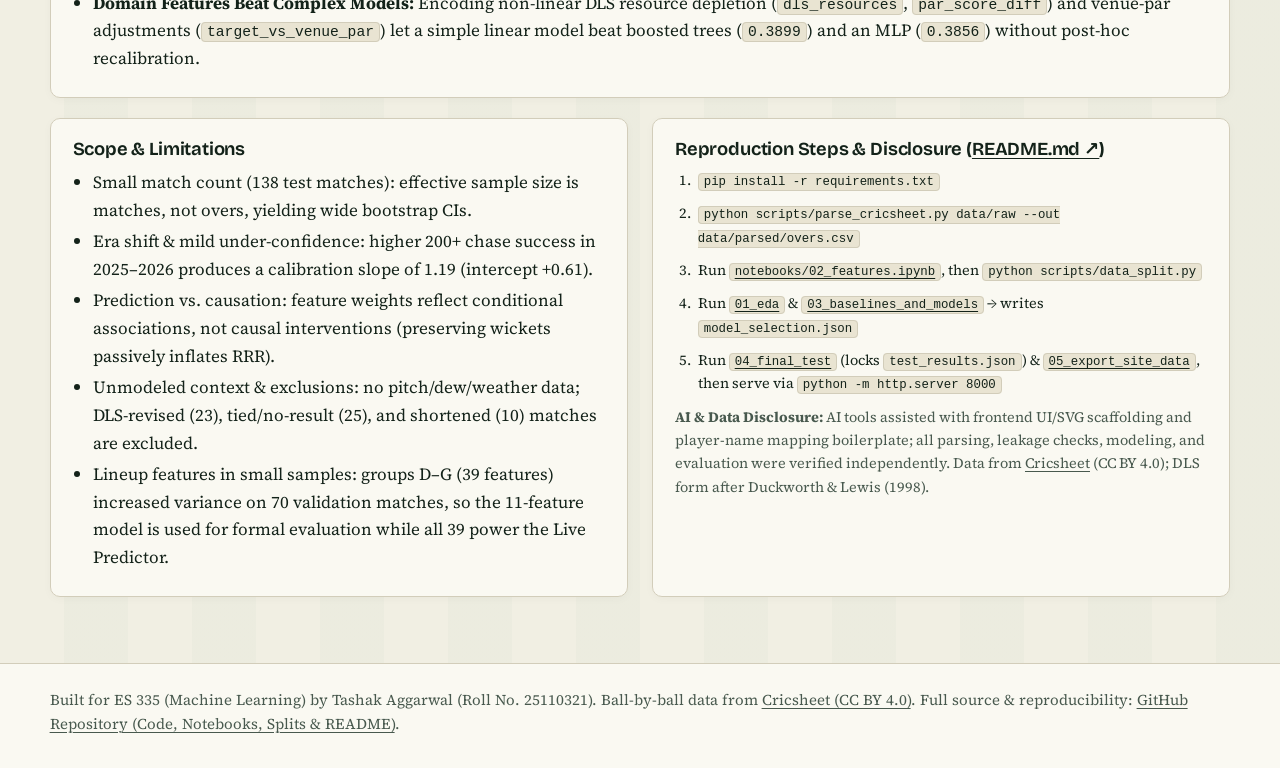
==== commit 7883e660: "edited info on site" ====
--- a/index.html
+++ b/index.html
@@ -68,16 +68,16 @@
   <div class="wrap">
     <div class="section-head">
       <span class="kicker">1. Problem Formulation, Data &amp; Preprocessing</span>
-      <h2 id="overview-h">The Question, the Data &amp; Why We Preprocessed It This Way</h2>
-      <p class="intro">Everything needed to judge the framing of the problem, what one row represents, how the Cricsheet ball-by-ball archive was cleaned and split chronologically, and why specific domain transformations were chosen.</p>
+      <h2 id="overview-h">The Question, the Data &amp; Preprocessing</h2>
+      <p class="intro">Framing the prediction task, what one row represents, how the Cricsheet archive was cleaned and split chronologically, and why each domain transformation was chosen.</p>
     </div>
 
     <div class="stat-chips" aria-label="Dataset summary statistics">
-      <div class="stat-chip"><div class="chip-val">1,243 &rarr; 1,185</div><div class="chip-lbl">Raw JSON files &rarr; Kept matches</div></div>
+      <div class="stat-chip"><div class="chip-val">1,243 &rarr; 1,185</div><div class="chip-lbl">Raw JSONs &rarr; Kept matches</div></div>
       <div class="stat-chip"><div class="chip-val">21,251</div><div class="chip-lbl">2nd-innings chase over rows</div></div>
-      <div class="stat-chip"><div class="chip-val">19 Seasons</div><div class="chip-lbl">2008–2023 Train | 2024 Val | 2025–26 Test</div></div>
-      <div class="stat-chip"><div class="chip-val">39 &rarr; 11</div><div class="chip-lbl">Candidate features &rarr; Selected parsimonious set</div></div>
-      <div class="stat-chip"><div class="chip-val">0.3815 vs 0.5396</div><div class="chip-lbl">Test Log Loss: Final LR vs Run-Rate Rule</div></div>
+      <div class="stat-chip"><div class="chip-val">19 Seasons</div><div class="chip-lbl">2008–23 Train | 2024 Val | 2025–26 Test</div></div>
+      <div class="stat-chip"><div class="chip-val">39 &rarr; 11</div><div class="chip-lbl">Engineered &rarr; Selected features</div></div>
+      <div class="stat-chip"><div class="chip-val">0.3815 vs 0.5396</div><div class="chip-lbl">Test Log Loss: Model vs Rule B</div></div>
     </div>
 
     <div class="grid-3">
@@ -85,25 +85,23 @@
         <h3>The Question &amp; Unit of Analysis</h3>
         <dl class="plain">
           <dt>Research Question</dt>
-          <dd>Given the state of an IPL run chase after each completed over, how much probabilistic accuracy (measured by log loss and calibration) does a learned model add over the broadcast heuristic <em>&ldquo;win if current run rate &ge; required run rate&rdquo;</em>, and does that edge survive the 2024–2026 scoring inflation?</dd>
-          <dt>What One Row Represents</dt>
-          <dd>One row is the exact snapshot of a regular second-innings chase at the <b>end of completed over <i>o</i> &isin; {1, &hellip;, 19}</b> (before the 20th over starts or the chase finishes earlier).</dd>
-          <dt>Target Variable &amp; Output</dt>
-          <dd><span class="code-tag">chasing_team_won &isin; {0, 1}</span> (1 if the chasing team wins the match, 0 otherwise). The model outputs a calibrated probability <i>p&#770;</i> &isin; (0, 1), not a binary label.</dd>
-          <dt>Prediction-Time Information Boundary</dt>
-          <dd>Predictions are made immediately after the final delivery of completed over <i>o</i>. Available information is strictly limited to pre-match context from dates prior to the match, the first-innings target, deliveries up to over <i>o</i>, and the incoming batter at the crease for over <i>o + 1</i>—never any future delivery or outcome.</dd>
+          <dd>How much probabilistic accuracy (log loss &amp; calibration) does a learned model add over the broadcast heuristic (<span class="code-tag">CRR &ge; RRR</span>), and does it stay calibrated under the 2024–2026 scoring surge?</dd>
+          <dt>One Row &amp; Target</dt>
+          <dd>State of a second-innings chase at the <b>end of completed over <i>o</i> &isin; {1..19}</b>. Target: <span class="code-tag">chasing_team_won &isin; {0, 1}</span>; output: calibrated <i>p&#770;</i> &isin; (0, 1).</dd>
+          <dt>Prediction-Time Information</dt>
+          <dd>Strictly pre-match history prior to match date, 1st-innings target, deliveries up to over <i>o</i>, and the incoming batter for over <i>o + 1</i>.</dd>
         </dl>
       </div>
 
       <div class="card-panel">
-        <h3>Data Source, Size &amp; Exclusions</h3>
+        <h3>Data Source, Size &amp; Quality</h3>
         <dl class="plain">
           <dt>Source &amp; Volume</dt>
-          <dd><a href="https://cricsheet.org/" target="_blank" rel="noopener">Cricsheet</a> ball-by-ball JSON files for the IPL (2008–2026). Out of <b>1,243</b> raw files parsed by <a href="https://github.com/tashakaggarwal/es335-2026/blob/main/scripts/parse_cricsheet.py" target="_blank" rel="noopener"><span class="code-tag">scripts/parse_cricsheet.py</span></a>, we keep <b>1,185</b> completed regular chases yielding <b>21,251</b> second-innings over states (plus <b>22,438</b> first-innings states used strictly on training seasons to fit the empirical DLS curve).</dd>
-          <dt>58 Excluded Matches (Logged)</dt>
-          <dd>Every excluded file is recorded with a reason in <a href="https://github.com/tashakaggarwal/es335-2026/blob/main/data/parsed/match_log.csv" target="_blank" rel="noopener"><span class="code-tag">data/parsed/match_log.csv</span></a>: <b>25</b> ties/super-overs or no-results (<span class="code-tag">tie_or_no_result</span>), <b>23</b> rain-interrupted DLS matches (<span class="code-tag">dls_applied</span>), and <b>10</b> shortened matches (<span class="code-tag">reduced_overs</span>).</dd>
+          <dd><a href="https://cricsheet.org/" target="_blank" rel="noopener">Cricsheet</a> IPL ball-by-ball JSONs (2008–2026): <b>1,185</b> regular chases (<b>21,251</b> 2nd-innings over rows; <b>22,438</b> 1st-innings rows for training DLS). See <a href="https://github.com/tashakaggarwal/es335-2026/blob/main/scripts/parse_cricsheet.py" target="_blank" rel="noopener"><span class="code-tag">parse_cricsheet.py</span></a>.</dd>
+          <dt>58 Excluded Matches (<a href="https://github.com/tashakaggarwal/es335-2026/blob/main/data/parsed/match_log.csv" target="_blank" rel="noopener"><span class="code-tag">match_log.csv</span></a>)</dt>
+          <dd><b>25</b> ties/no-results, <b>23</b> rain-affected DLS chases, and <b>10</b> shortened matches (&lt;20 overs).</dd>
           <dt>Quality Issues Resolved</dt>
-          <dd>(1) <b>Era shift:</b> mean targets jumped from 165.8 (train) to 195.4 (test). (2) <b>Entity drift:</b> 60 raw stadium spellings were unified into 36 canonical grounds, and renamed franchises (e.g., <em>Delhi Daredevils &rarr; Delhi Capitals</em>, <em>Kings XI Punjab &rarr; Punjab Kings</em>) were mapped. (3) <b>Ball accounting:</b> wides/no-balls add runs without consuming legal balls; <span class="code-tag">retired hurt</span> is not a wicket; crease batters at over-end are read from the first ball of the next over (showing who is present, never future outcomes).</dd>
+          <dd>(1) <b>Scoring inflation:</b> mean target rose from 165.8 to 195.4. (2) <b>Entity drift:</b> 60 venue names unified into 36 grounds; renamed teams mapped. (3) <b>Ball rules:</b> wides/no-balls &amp; <span class="code-tag">retired hurt</span> handled accurately.</dd>
         </dl>
       </div>
 
@@ -111,21 +109,18 @@
         <h3>Preprocessing Choices &amp; Why</h3>
         <dl class="plain">
           <dt>1. Era-Adjusted Target (<span class="code-tag">target_vs_venue_par</span>)</dt>
-          <dd>Raw <span class="code-tag">target</span> fails under scoring inflation (200 in 2012 was near-impossible; in 2025 it is par). Subtracting the past-only venue average target (shrunk toward the 30-match rolling league par) reduces out-of-range test rows to <b>0.8%</b>.</dd>
+          <dd>Raw <span class="code-tag">target</span> shifts across eras; subtracting past-only venue par reduces out-of-range test rows to <b>0.8%</b>.</dd>
           <dt>2. Empirical Exponential DLS Curve</dt>
-          <dd>Linear <span class="code-tag">balls_left &times; wickets_in_hand</span> treats all overs and wickets as interchangeable. We fit a Duckworth–Lewis–Stern curve <i>Z(u, w) = Z<sub>0</sub>(w)[1 &minus; e<sup>&minus;b(w)u</sup>]</i> strictly on 2008–2023 first innings (<a href="https://github.com/tashakaggarwal/es335-2026/blob/main/data/features/dls_params.json" target="_blank" rel="noopener"><span class="code-tag">dls_params.json</span></a>) to compute non-linear <span class="code-tag">dls_resources</span> and <span class="code-tag">par_score_diff</span>.</dd>
-          <dt>3. Capping <span class="code-tag">required_run_rate</span> at 36.0</dt>
-          <dd>36 runs/over is six sixes off six legal balls. Uncapped late ratios (e.g., 30 needed off 1 ball &rarr; RRR = 180) create extreme leverage points that distort linear weights.</dd>
-          <dt>4. Empirical Bayes Shrinkage &amp; Recency Weights</dt>
-          <dd>Debutant/small-sample player strike rates (shrunk toward 125 over 60 pseudo-balls), balls/dismissal (toward 18), venue chase rates (toward league mean), and 5-match form (toward 0.5) prevent noisy extremes. Exponential season weights <i>w = e<sup>&minus;0.08(max_season &minus; season)</sup></i> prioritize modern T20 dynamics.</dd>
+          <dd>Non-linear <span class="code-tag">dls_resources</span> and <span class="code-tag">par_score_diff</span> fit strictly on 2008–2023 1st innings (<a href="https://github.com/tashakaggarwal/es335-2026/blob/main/data/features/dls_params.json" target="_blank" rel="noopener"><span class="code-tag">dls_params.json</span></a>) replace linear <span class="code-tag">balls &times; wickets</span>.</dd>
+          <dt>3. Cap RRR &amp; Shrink Small Samples</dt>
+          <dd><span class="code-tag">required_run_rate</span> capped at 36.0; player/venue/form priors shrunk via Empirical Bayes; recency weights (<span class="code-tag">&lambda; = 0.08</span>) applied.</dd>
         </dl>
       </div>
     </div>
 
     <div class="method-grid" style="margin-top:20px">
       <div class="card-panel">
-        <h3>Chronological Split by Season (Zero Match Leakage)</h3>
-        <p class="note" style="margin-bottom:10px">Splitting randomly by row would put Over 10 of a match in Train and Over 11 of the same match in Test, leaking the match trajectory. We split strictly by calendar season (<a href="https://github.com/tashakaggarwal/es335-2026/blob/main/scripts/data_split.py" target="_blank" rel="noopener"><span class="code-tag">scripts/data_split.py</span></a>) and keep all overs of a match in the same fold:</p>
+        <h3>Chronological Split by Season (<a href="https://github.com/tashakaggarwal/es335-2026/blob/main/scripts/data_split.py" target="_blank" rel="noopener"><span class="code-tag">data_split.py</span></a>)</h3>
         <div class="table-scroll">
           <table class="compact-table">
             <thead>
@@ -156,7 +151,7 @@
                 <td>1,239</td>
                 <td>191.1</td>
                 <td>51.4%</td>
-                <td class="wrap-cell">Compare model families &amp; feature ladder (0.003 rule)</td>
+                <td class="wrap-cell">Model &amp; feature-ladder selection (0.003 rule)</td>
               </tr>
               <tr class="final">
                 <td><b>Test</b></td>
@@ -173,8 +168,7 @@
       </div>
 
       <div class="card-panel">
-        <h3>Key Variables: 10 Feature Groups (39 Engineered &rarr; 11 Selected)</h3>
-        <p class="note" style="margin-bottom:10px">Full definitions live in <a href="https://github.com/tashakaggarwal/es335-2026/blob/main/data/features/feature_dictionary.csv" target="_blank" rel="noopener"><span class="code-tag">feature_dictionary.csv</span></a> (<a href="https://github.com/tashakaggarwal/es335-2026/blob/main/notebooks/02_features.ipynb" target="_blank" rel="noopener">Notebook 02</a>). Groups <b>core + derived (11 features)</b> form the selected final model (<span class="code-tag">B +derived</span>); all 39 features power the interactive Live Match Predictor below:</p>
+        <h3>Feature Groups: 39 Engineered &rarr; 11 Selected (<a href="https://github.com/tashakaggarwal/es335-2026/blob/main/data/features/feature_dictionary.csv" target="_blank" rel="noopener"><span class="code-tag">feature_dictionary.csv</span></a>)</h3>
         <div class="table-scroll">
           <table class="compact-table">
             <thead>
@@ -188,7 +182,7 @@
               <tr class="final">
                 <td><b>core</b> <span class="badge-selected">Final 11</span></td>
                 <td>6</td>
-                <td class="wrap-cell"><span class="code-tag">runs_so_far</span>, <span class="code-tag">target_vs_venue_par</span>, <span class="code-tag">wickets_lost</span>, <span class="code-tag">balls_left</span>, <span class="code-tag">current_run_rate</span>, <span class="code-tag">required_run_rate</span> (capped at 36)</td>
+                <td class="wrap-cell"><span class="code-tag">runs_so_far</span>, <span class="code-tag">target_vs_venue_par</span>, <span class="code-tag">wickets_lost</span>, <span class="code-tag">balls_left</span>, <span class="code-tag">current_run_rate</span>, <span class="code-tag">required_run_rate</span></td>
               </tr>
               <tr class="final">
                 <td><b>derived</b> <span class="badge-selected">Final 11</span></td>
@@ -198,17 +192,17 @@
               <tr>
                 <td><b>phase &amp; momentum</b></td>
                 <td>8</td>
-                <td class="wrap-cell"><span class="code-tag">is_powerplay</span>, <span class="code-tag">is_death</span>, <span class="code-tag">powerplay_balls_left</span>; 3-over window (<span class="code-tag">runs_last_3</span>, <span class="code-tag">wkts_last_3</span>, <span class="code-tag">boundaries_last_3</span>, <span class="code-tag">acceleration</span>, <span class="code-tag">balls_since_last_wicket</span>)</td>
-              </tr>
-              <tr>
-                <td><b>batters, bowling, impact</b></td>
+                <td class="wrap-cell">Powerplay/death flags &amp; 3-over window (<span class="code-tag">runs_last_3</span>, <span class="code-tag">wkts_last_3</span>, <span class="code-tag">boundaries_last_3</span>, <span class="code-tag">acceleration</span>)</td>
+              </tr>
+              <tr>
+                <td><b>batters, bowl, impact</b></td>
                 <td>12</td>
-                <td class="wrap-cell">Crease pair SR/BPD/settledness (<span class="code-tag">bat_sr_mean</span>, <span class="code-tag">bat_bpd_mean</span>, <span class="code-tag">bat_balls_max</span>, <span class="code-tag">bat_runs_sum</span>, <span class="code-tag">settled_sr_interaction</span>), dugout top-3 (<span class="code-tag">rem_bat_quality</span>, <span class="code-tag">rem_bat_sr</span>), remaining quota bowling (<span class="code-tag">bowl_rem_econ</span>, <span class="code-tag">bowl_rem_wkt_rate</span>, <span class="code-tag">best_bowler_overs_left</span>), Impact Player flags</td>
+                <td class="wrap-cell">Crease SR/BPD, dugout top-3 quality, remaining bowling economy/quotas, Impact Player flags</td>
               </tr>
               <tr>
                 <td><b>history, home, form</b></td>
                 <td>8</td>
-                <td class="wrap-cell"><span class="code-tag">target_vs_season_avg</span>, <span class="code-tag">target_vs_recent_par</span>, <span class="code-tag">venue_chase_rate</span>, <span class="code-tag">chasing_team_home</span>, <span class="code-tag">bowling_team_home</span>, <span class="code-tag">home_edge</span>, shrunk last-5 <span class="code-tag">chaser_form</span> &amp; <span class="code-tag">bowler_form</span></td>
+                <td class="wrap-cell">Season/recent par, venue chase rate, home edge, and shrunk last-5 team form (used in Live UI)</td>
               </tr>
             </tbody>
           </table>
@@ -404,61 +398,54 @@
 <section id="method" aria-labelledby="method-h">
   <div class="wrap">
     <div class="section-head">
-      <span class="kicker">5. Baselines, Candidate Models &amp; Validation Selection (<a href="https://github.com/tashakaggarwal/es335-2026/blob/main/notebooks/03_baselines_and_models.ipynb" target="_blank" rel="noopener">Notebook 03 ↗</a>)</span>
-      <h2 id="method-h">Models Compared, Evaluation Protocol &amp; Feature Selection</h2>
-      <p class="intro">Before touching the 2025–2026 test seasons, three baselines and four machine learning architectures were tuned via 5-fold <span class="code-tag">GroupKFold</span> on 2008–2023 and compared on the 2024 validation season (70 matches, 1,239 over states).</p>
+      <span class="kicker">5. Baselines, Models &amp; Validation Selection (<a href="https://github.com/tashakaggarwal/es335-2026/blob/main/notebooks/03_baselines_and_models.ipynb" target="_blank" rel="noopener">Notebook 03 ↗</a>)</span>
+      <h2 id="method-h">Models Compared &amp; Evaluation Protocol</h2>
+      <p class="intro">Three baselines and four ML model families were tuned via 5-fold <span class="code-tag">GroupKFold</span> on 2008–2023 and compared on the 2024 validation season (70 matches, 1,239 over states).</p>
     </div>
 
     <div class="method-grid">
       <div class="card-panel">
-        <h3>Evaluation Metrics &amp; Uncertainty Protocol</h3>
+        <h3>Metrics, Bootstrap &amp; Selection Rule</h3>
         <dl class="plain">
-          <dt>Primary Metric: Log Loss (Cross-Entropy)</dt>
-          <dd>Because our goal is a <b>calibrated probability</b> rather than a binary decision, log loss is the primary proper scoring rule: it heavily penalizes confident wrong predictions (e.g., predicting 98% when a team collapses). Probabilities are clipped to <span class="code-tag">[10<sup>&minus;6</sup>, 1 &minus; 10<sup>&minus;6</sup>]</span>.</dd>
-          <dt>Secondary Metrics: Brier Score &amp; Accuracy</dt>
-          <dd><b>Brier score</b> measures mean squared probability error <span class="code-tag">mean((p&#770; &minus; y)<sup>2</sup>)</span>. <b>Accuracy</b> (<span class="code-tag">p&#770; &ge; 0.5</span>) is reported for interpretability, though late overs are mostly decided and flatter all models.</dd>
+          <dt>Metrics: Log Loss (Primary), Brier &amp; Accuracy</dt>
+          <dd><b>Log loss</b> rewards calibrated probabilities and penalizes confident errors. <b>Brier score</b> and <b>accuracy</b> (<span class="code-tag">p&#770; &ge; 0.5</span>) serve as secondary checks.</dd>
           <dt>Match-Cluster Bootstrap (2,000 Replicates)</dt>
-          <dd>The 19 overs of a single match are strongly correlated; treating rows as independent dramatically understates uncertainty. All 95% confidence intervals and paired differences vs. Baseline B resample <b>whole matches</b> (<span class="code-tag">N_BOOT = 2000</span>).</dd>
-          <dt>Pre-Registered Parsimony Selection Rule</dt>
-          <dd>Comparing ~18 model and feature-stage candidates on a single 70-match validation season invites selection optimism (winner&rsquo;s curse). We fixed our selection rule in advance: pick the <b>simplest candidate</b> (fewest features, linear before trees) within <b>0.003 validation log loss</b> of the overall best.</dd>
+          <dd>Because the 19 overs of a match share one outcome, all 95% CIs and paired comparisons vs. Rule B resample <b>whole matches</b>.</dd>
+          <dt>Pre-Registered 0.003 Parsimony Rule</dt>
+          <dd>To limit winner&rsquo;s-curse optimism across 70 validation matches, we pick the <b>simplest candidate</b> (fewest features, linear before trees) within <b>0.003 log loss</b> of the validation best.</dd>
         </dl>
       </div>
 
       <div class="card-panel">
-        <h3>Data Leakage Controls &amp; Reproducibility</h3>
+        <h3>Leakage Controls &amp; Profiling Note</h3>
         <dl class="plain">
-          <dt>Chronological Splits &amp; Match Grouping</dt>
-          <dd>Train (2008–2023), Validation (2024), and Test (2025–2026) are separated strictly by calendar year. Hyperparameter tuning uses 5-fold <span class="code-tag">GroupKFold(groups=match_id)</span>; gradient boosting runs with <span class="code-tag">early_stopping=False</span> because built-in early stopping splits randomly by row.</dd>
-          <dt>Brute-Force Verified Past-Only Features</dt>
-          <dd>All historical features (batter SR/BPD, bowler economy, venue par/chase rate, home edge, 5-match form) exclude same-day and future matches—verified against a brute-force recomputation across 60 sampled matches in <a href="https://github.com/tashakaggarwal/es335-2026/blob/main/notebooks/02_features.ipynb" target="_blank" rel="noopener">Notebook 02</a> with <b>0 disagreements</b>.</dd>
-          <dt>In-Fold Preprocessing &amp; Out-of-Fold Calibration</dt>
-          <dd><span class="code-tag">SimpleImputer(strategy="median")</span> and <span class="code-tag">StandardScaler()</span> live inside scikit-learn <span class="code-tag">Pipeline</span> objects so statistics are refitted inside every CV fold. Platt and isotonic recalibrators are fit strictly on out-of-fold training predictions.</dd>
-          <dt>Single-Shot Locked Test &amp; Profiling Honesty Note</dt>
-          <dd>Notebooks 01 and 03 assert <span class="code-tag">season &lt; 2025</span>, and <a href="https://github.com/tashakaggarwal/es335-2026/blob/main/notebooks/04_final_test.ipynb" target="_blank" rel="noopener">Notebook 04</a> writes a lock file (<span class="code-tag">test_results.json</span>) after one run. <b>Honesty note:</b> while no model tuning or selection ever touched 2025–2026 rows, aggregate season-level match counts and average target scores across the parsed Cricsheet archive (the 2024–2026 scoring surge) were seen during initial dataset profiling, motivating scale-free and par-normalized features.</dd>
+          <dt>Past-Only History &amp; In-Fold Pipelines</dt>
+          <dd>Historical features use matches strictly prior to match date (verified on 60 random matches in <a href="https://github.com/tashakaggarwal/es335-2026/blob/main/notebooks/02_features.ipynb" target="_blank" rel="noopener">NB 02</a> with <b>0 disagreements</b>). Median imputation and scaling run inside CV <span class="code-tag">Pipeline</span> folds; trees use <span class="code-tag">early_stopping=False</span>.</dd>
+          <dt>Locked Test Set &amp; Honesty Note</dt>
+          <dd>Notebooks 01/03 assert <span class="code-tag">season &lt; 2025</span>; <a href="https://github.com/tashakaggarwal/es335-2026/blob/main/notebooks/04_final_test.ipynb" target="_blank" rel="noopener">NB 04</a> locks <span class="code-tag">test_results.json</span> after one run. <b>Honesty note:</b> aggregate season target averages were seen during initial profiling, motivating par-normalized features.</dd>
         </dl>
       </div>
     </div>
 
-    <h3 class="sub-heading">2024 Validation Benchmark: Baselines vs. Candidate Models (70 Matches, 1,239 Over States)</h3>
-    <p class="note" style="margin-bottom:10px">Source: <a href="https://github.com/tashakaggarwal/es335-2026/blob/main/results/validation_table.csv" target="_blank" rel="noopener"><span class="code-tag">results/validation_table.csv</span></a>. Baselines and models are trained on 2008–2023 with exponential recency weights (<span class="code-tag">&lambda; = 0.08</span>). Candidate models in the main comparison use the 19-feature <span class="code-tag">C +phase+momentum</span> set, followed by the 7-stage feature ladder below:</p>
+    <h3 class="sub-heading">2024 Validation Benchmark (<a href="https://github.com/tashakaggarwal/es335-2026/blob/main/results/validation_table.csv" target="_blank" rel="noopener"><span class="code-tag">results/validation_table.csv</span></a>)</h3>
     <div class="table-scroll">
       <table class="compact-table">
         <thead>
           <tr>
             <th scope="col">Model / Baseline</th>
-            <th scope="col" class="wrap-cell">Specification &amp; Tuned Hyperparameters</th>
+            <th scope="col" class="wrap-cell">Specification</th>
             <th scope="col">Val Log Loss</th>
             <th scope="col">95% Match CI</th>
             <th scope="col">Val Brier</th>
             <th scope="col">Val Accuracy</th>
             <th scope="col">Diff vs Rule B (95% CI)</th>
-            <th scope="col">P(Better than B)</th>
+            <th scope="col">P(Better)</th>
           </tr>
         </thead>
         <tbody>
           <tr>
             <td><b>A: Constant rate</b></td>
-            <td class="wrap-cell">Predicts training chase win rate (<span class="code-tag">p = 0.526</span>) for every over</td>
+            <td class="wrap-cell">Training chase win rate (<span class="code-tag">p = 0.526</span>)</td>
             <td>0.6958</td>
             <td>[0.6835, 0.7075]</td>
             <td>0.2513</td>
@@ -467,8 +454,8 @@
             <td>0.0%</td>
           </tr>
           <tr>
-            <td><b>A2: Empirical by-over rate</b></td>
-            <td class="wrap-cell">Training win rate for each over number <span class="code-tag">o &isin; {1..19}</span></td>
+            <td><b>A2: By-over rate</b></td>
+            <td class="wrap-cell">Empirical training win rate per over <span class="code-tag">o &isin; {1..19}</span></td>
             <td>0.6923</td>
             <td>[0.6795, 0.7045]</td>
             <td>0.2496</td>
@@ -478,7 +465,7 @@
           </tr>
           <tr>
             <td><b>B: Run-rate rule (<span class="code-tag">CRR &ge; RRR</span>)</b></td>
-            <td class="wrap-cell">Two training rates: <span class="code-tag">P(win | ahead) = 0.851</span>, <span class="code-tag">P(win | behind) = 0.370</span></td>
+            <td class="wrap-cell"><span class="code-tag">P(win | ahead) = 0.851</span>, <span class="code-tag">P(win | behind) = 0.370</span></td>
             <td>0.5522</td>
             <td>[0.4927, 0.6112]</td>
             <td>0.1838</td>
@@ -487,8 +474,8 @@
             <td>&mdash;</td>
           </tr>
           <tr>
-            <td><b>HGB: Gradient-boosted trees</b></td>
-            <td class="wrap-cell"><span class="code-tag">HistGradientBoosting</span> (<span class="code-tag">lr=0.03, depth=2, iter=300, leaf=20, l2=1.0</span>)</td>
+            <td><b>HGB: Boosted trees</b></td>
+            <td class="wrap-cell"><span class="code-tag">HistGradientBoosting(lr=0.03, depth=2, iter=300)</span></td>
             <td>0.3899</td>
             <td>[0.2948, 0.5008]</td>
             <td>0.1253</td>
@@ -497,8 +484,8 @@
             <td>99.7%</td>
           </tr>
           <tr>
-            <td><b>HGBm: Monotonic boosted trees</b></td>
-            <td class="wrap-cell">Same HGB + monotonicity on wickets, RRR, RRD, needed frac, DLS par</td>
+            <td><b>HGBm: Monotonic trees</b></td>
+            <td class="wrap-cell">Same HGB + domain monotonicity constraints</td>
             <td>0.3901</td>
             <td>[0.2944, 0.5019]</td>
             <td>0.1253</td>
@@ -507,8 +494,8 @@
             <td>99.7%</td>
           </tr>
           <tr>
-            <td><b>MLP: Small neural network</b></td>
-            <td class="wrap-cell"><span class="code-tag">MLPClassifier(hidden=(16,), alpha=0.1)</span> on standardized features</td>
+            <td><b>MLP: Neural network</b></td>
+            <td class="wrap-cell"><span class="code-tag">MLPClassifier(hidden=(16,), alpha=0.1)</span></td>
             <td>0.3856</td>
             <td>[0.2808, 0.5109]</td>
             <td>0.1218</td>
@@ -527,8 +514,8 @@
             <td><b>100.0%</b></td>
           </tr>
           <tr class="final">
-            <td><b>Selected Final: LR (<span class="code-tag">B +derived</span>, 11 feats)</b> <span class="badge-selected">Selected</span></td>
-            <td class="wrap-cell">L2 <span class="code-tag">LogisticRegression(C = 0.3162)</span> on <span class="code-tag">core + derived</span> (within 0.0007 of best &le; 0.003 rule)</td>
+            <td><b>Selected: LR (<span class="code-tag">B +derived</span>, 11 feats)</b> <span class="badge-selected">Selected</span></td>
+            <td class="wrap-cell">L2 <span class="code-tag">LogisticRegression(C = 0.3162)</span> (within 0.0007 &le; 0.003 rule)</td>
             <td><b>0.3697</b></td>
             <td>[0.2835, 0.4719]</td>
             <td><b>0.1176</b></td>
@@ -543,7 +530,6 @@
     <div class="method-grid" style="margin-top:20px">
       <div class="card-panel">
         <h3>Feature-Group Ablation Ladder (<a href="https://github.com/tashakaggarwal/es335-2026/blob/main/results/feature_ladder.csv" target="_blank" rel="noopener"><span class="code-tag">feature_ladder.csv</span></a>)</h3>
-        <p class="note" style="margin-bottom:10px">We added feature groups in 7 stages from 6 to 39 features. <b>Key finding:</b> adding derived DLS/rate features (<span class="code-tag">B +derived</span>) improved validation log loss from <span class="code-tag">0.3741</span> to <span class="code-tag">0.3697</span>, and <span class="code-tag">C +phase+momentum</span> reached <span class="code-tag">0.3690</span> (only 0.0007 better for 8 extra features). Adding noisy player, bowling, venue-history, home, and form groups (<span class="code-tag">D</span>–<span class="code-tag">G</span>) degraded validation log loss to <span class="code-tag">0.3866</span>:</p>
         <div class="table-scroll">
           <table class="compact-table">
             <thead>
@@ -611,20 +597,14 @@
       </div>
 
       <div class="card-panel">
-        <h3>Why Linear Beat Trees &amp; Why Recalibration Was Unnecessary</h3>
+        <h3>Key Validation Findings</h3>
         <dl class="plain">
-          <dt>Why Logistic Regression Outperformed Boosted Trees &amp; MLP</dt>
-          <dd>Once domain non-linearities are explicitly encoded via the empirical DLS curve (<span class="code-tag">dls_resources</span>, <span class="code-tag">par_score_diff</span>) and ratio terms (<span class="code-tag">runs_needed_per_wicket</span>, <span class="code-tag">run_rate_diff</span>), the log-odds of winning are nearly linear in the standardized features. Axis-aligned tree splits produce step-function probability jumps and overfit match-level idiosyncrasies across ~977 training matches.</dd>
-          <dt>Out-of-Fold Recalibration Check (<a href="https://github.com/tashakaggarwal/es335-2026/blob/main/notebooks/03_baselines_and_models.ipynb" target="_blank" rel="noopener">Notebook 03 §10</a>)</dt>
-          <dd>We tested Platt scaling and isotonic regression fitted on 5-fold out-of-fold training predictions:
-            <ul class="tight" style="margin-top:6px">
-              <li><b>LR raw:</b> <span class="code-tag">0.3690</span> log loss (<span class="code-tag">0.1174</span> Brier)</li>
-              <li><b>LR + Platt scaling:</b> <span class="code-tag">0.3695</span> log loss (<span class="code-tag">0.1175</span> Brier)</li>
-              <li><b>LR + Isotonic regression:</b> <span class="code-tag">0.3707</span> log loss (<span class="code-tag">0.1185</span> Brier)</li>
-              <li><b>HGB raw vs Platt vs Isotonic:</b> <span class="code-tag">0.3899</span> vs <span class="code-tag">0.3898</span> vs <span class="code-tag">0.4085</span></li>
-            </ul>
-            Because L2 logistic regression directly optimizes log loss, post-hoc recalibration offered no gain and was omitted from the final pipeline.
-          </dd>
+          <dt>Why Linear Beat Boosted Trees &amp; MLP</dt>
+          <dd>Once non-linear resource decay is captured by the empirical DLS curve (<span class="code-tag">dls_resources</span>, <span class="code-tag">par_score_diff</span>), the log-odds of winning are nearly linear. Axis-aligned tree splits create step-function jumps and overfit match noise.</dd>
+          <dt>Why Extra Groups (D–G) Were Dropped</dt>
+          <dd>Adding player, venue, home, and form features (stages D–G) increased variance on 70 validation matches (<span class="code-tag">0.3697 &rarr; 0.3866</span>). The 0.003 rule selected the 11-feature <span class="code-tag">B +derived</span> set.</dd>
+          <dt>Recalibration Check</dt>
+          <dd>5-fold out-of-fold Platt (<span class="code-tag">0.3695</span>) and isotonic (<span class="code-tag">0.3707</span>) recalibration did not improve over raw L2 logistic regression (<span class="code-tag">0.3690</span>).</dd>
         </dl>
       </div>
     </div>
@@ -639,7 +619,7 @@
       <h2 id="results-h">Held-Out Test Evaluation &amp; Error Analysis</h2>
       <p class="intro" id="results-intro"></p>
     </div>
-    <div class="table-scroll"><table id="results-table"><caption class="note" style="text-align:left;padding:10px 14px;caption-side:bottom">Lower log loss and Brier score are better. A coin flip scores 0.693 log loss and 0.250 Brier. 95% confidence intervals resample whole matches (2,000 replicates). Source: <a href="https://github.com/tashakaggarwal/es335-2026/blob/main/results/final/test_table.csv" target="_blank" rel="noopener">results/final/test_table.csv</a>.</caption></table></div>
+    <div class="table-scroll"><table id="results-table"><caption class="note" style="text-align:left;padding:10px 14px;caption-side:bottom">Lower log loss and Brier score are better. 95% confidence intervals resample whole matches (2,000 replicates). Source: <a href="https://github.com/tashakaggarwal/es335-2026/blob/main/results/final/test_table.csv" target="_blank" rel="noopener">results/final/test_table.csv</a>.</caption></table></div>
     <p id="results-read" class="callout-text"></p>
     <div class="charts">
       <figure><h3>Probability Calibration</h3><svg id="cal" role="img" viewBox="0 0 380 340" aria-label="Calibration chart"></svg>
@@ -647,28 +627,25 @@
       <figure><h3>Log Loss by Over</h3><svg id="byover" role="img" viewBox="0 0 380 340" aria-label="Log loss by over"></svg>
         <figcaption>Average log loss after each over. Early on uncertainty is high; late in the chase outcomes are mostly decided.</figcaption></figure>
       <figure><h3>Permutation Feature Importance</h3><svg id="imp" role="img" viewBox="0 0 380 340" aria-label="Feature importance"></svg>
-        <figcaption>Increase in test log loss when one feature is randomly permuted across rows (<a href="https://github.com/tashakaggarwal/es335-2026/blob/main/results/final/test_permutation_importance.csv" target="_blank" rel="noopener">CSV</a>). <b>Note:</b> Importances reflect conditional predictive associations, not causal effects (e.g., preserving wickets by batting too slowly inflates required run rate and does not causally raise win probability).</figcaption></figure>
+        <figcaption>Increase in test log loss when permuted (<a href="https://github.com/tashakaggarwal/es335-2026/blob/main/results/final/test_permutation_importance.csv" target="_blank" rel="noopener">CSV</a>). Reflects conditional predictive association, not causation.</figcaption></figure>
     </div>
 
     <!-- ERROR ANALYSIS SUBSECTION -->
-    <h3 class="sub-heading">Error Analysis: Where and Why Does the Model Fail?</h3>
-    <p class="intro" style="color:var(--ink-soft);margin-bottom:14px">Overall, the final model beat the run-rate rule in <b>104 of 138</b> test matches (75.4%). To understand the remaining 34 matches and the largest single-over errors (<a href="https://github.com/tashakaggarwal/es335-2026/blob/main/results/final/test_match_errors.csv" target="_blank" rel="noopener"><span class="code-tag">results/final/test_match_errors.csv</span></a>), we inspect the worst match trajectories, single-over confident mistakes, game-state slices, and era-shift slices:</p>
-
+    <h3 class="sub-heading">Error Analysis (<a href="https://github.com/tashakaggarwal/es335-2026/blob/main/results/final/test_match_errors.csv" target="_blank" rel="noopener"><span class="code-tag">test_match_errors.csv</span></a>)</h3>
     <div class="card-panel" style="margin-bottom:20px">
-      <h3>Top 6 Highest-Loss Test Matches (Click any match to inspect its trajectory above)</h3>
-      <p class="note" style="margin-bottom:10px">The model's largest errors occur in dramatic T20 reversals—either a catastrophic middle-order collapse when chasing a modest target, or an extraordinary lower-order hitting miracle from a seemingly hopeless position:</p>
+      <h3>Representative High-Loss Test Matches (Model beat Rule B in 104 / 138 matches)</h3>
       <div class="table-scroll">
         <table class="compact-table">
           <thead>
             <tr>
-              <th scope="col">Match Date &amp; Teams</th>
+              <th scope="col">Match</th>
               <th scope="col">Venue</th>
               <th scope="col">Target</th>
-              <th scope="col">Actual Outcome</th>
-              <th scope="col">Mean Model <i>p&#770;</i></th>
-              <th scope="col">Model Log Loss</th>
-              <th scope="col">Rule B Log Loss</th>
-              <th scope="col" class="wrap-cell">Why the Model Was Wrong &amp; Worst Single Over</th>
+              <th scope="col">Outcome</th>
+              <th scope="col">Mean <i>p&#770;</i></th>
+              <th scope="col">Model Loss</th>
+              <th scope="col">Rule B Loss</th>
+              <th scope="col" class="wrap-cell">Failure Mode &amp; Worst Over</th>
               <th scope="col">Inspect</th>
             </tr>
           </thead>
@@ -677,12 +654,12 @@
               <td><b>15 Apr 2025</b> &middot; KKR vs PBKS</td>
               <td>Mullanpur</td>
               <td>112</td>
-              <td>Lost (95 all out)</td>
+              <td>Lost (95)</td>
               <td>88.4%</td>
               <td><b>2.592</b></td>
               <td>1.894</td>
-              <td class="wrap-cell"><b>Historic low-target collapse:</b> KKR cruised to 62/2 after Over 7 (<span class="code-tag">p&#770; = 98.0%</span>, single-row loss <span class="code-tag">3.894</span>—the worst single row in the test set) before losing 8 wickets for 33 runs to defend the lowest total in IPL history.</td>
-              <td><button type="button" class="btn-jump" data-jump-match="1473468">Load in Explorer &uarr;</button></td>
+              <td class="wrap-cell"><b>Low-target collapse:</b> 62/2 in Ov 7 (<span class="code-tag">p&#770; = 98%</span>, loss <span class="code-tag">3.89</span>) before losing 8 wkts for 33 runs.</td>
+              <td><button type="button" class="btn-jump" data-jump-match="1473468">Load &uarr;</button></td>
             </tr>
             <tr>
               <td><b>24 Mar 2025</b> &middot; DC vs LSG</td>
@@ -692,8 +669,8 @@
               <td>14.5%</td>
               <td><b>2.505</b></td>
               <td>0.919</td>
-              <td class="wrap-cell"><b>Lower-order miracle:</b> DC slumped to 7/3 in Over 2 (<span class="code-tag">p&#770; = 2.9%</span>, row loss <span class="code-tag">3.538</span>) and 65/5 in Over 7 (<span class="code-tag">p&#770; = 3.2%</span>) before Ashutosh Sharma's 66* (31) pulled off a 1-wicket win with 3 balls left.</td>
-              <td><button type="button" class="btn-jump" data-jump-match="1473441">Load in Explorer &uarr;</button></td>
+              <td class="wrap-cell"><b>Lower-order miracle:</b> Slumped to 7/3 (Ov 2) and 65/5 (Ov 7, <span class="code-tag">p&#770; = 3.2%</span>) before winning by 1 wkt.</td>
+              <td><button type="button" class="btn-jump" data-jump-match="1473441">Load &uarr;</button></td>
             </tr>
             <tr>
               <td><b>11 May 2026</b> &middot; DC vs PBKS</td>
@@ -703,8 +680,8 @@
               <td>21.9%</td>
               <td><b>1.759</b></td>
               <td>0.961</td>
-              <td class="wrap-cell"><b>Late death-over surge:</b> Chasing 211 behind the rate with mid-innings wickets down, DC launched a late boundary blitz that overturned a &lt;15% model estimate.</td>
-              <td><button type="button" class="btn-jump" data-jump-match="1529298">Load in Explorer &uarr;</button></td>
+              <td class="wrap-cell"><b>Death-over blitz:</b> Overturned a &lt;15% mid-innings deficit chasing 211.</td>
+              <td><button type="button" class="btn-jump" data-jump-match="1529298">Load &uarr;</button></td>
             </tr>
             <tr>
               <td><b>19 Apr 2025</b> &middot; RR vs LSG</td>
@@ -714,30 +691,8 @@
               <td>78.5%</td>
               <td><b>1.610</b></td>
               <td>1.591</td>
-              <td class="wrap-cell"><b>Death-over choke with wickets in hand:</b> RR reached 156/2 after Over 17 needing 25 off 18 balls (<span class="code-tag">p&#770; &gt; 90%</span>), then lost set batters in Overs 18–20 to fall 2 runs short.</td>
-              <td><button type="button" class="btn-jump" data-jump-match="1473473">Load in Explorer &uarr;</button></td>
-            </tr>
-            <tr>
-              <td><b>09 Apr 2026</b> &middot; LSG vs KKR</td>
-              <td>Kolkata</td>
-              <td>182</td>
-              <td>Won</td>
-              <td>41.8%</td>
-              <td><b>1.024</b></td>
-              <td>0.741</td>
-              <td class="wrap-cell"><b>Recovery after slow start:</b> LSG fell behind the required rate during the middle overs before accelerating sharply in the death overs.</td>
-              <td><button type="button" class="btn-jump" data-jump-match="1527688">Load in Explorer &uarr;</button></td>
-            </tr>
-            <tr>
-              <td><b>27 May 2025</b> &middot; RCB vs LSG</td>
-              <td>Lucknow</td>
-              <td>228</td>
-              <td>Won (230/4)</td>
-              <td>44.0%</td>
-              <td><b>0.947</b></td>
-              <td>0.585</td>
-              <td class="wrap-cell"><b>High-target chase:</b> Chasing 228, middle-over wickets depressed the model probability before Jitesh Sharma's unbeaten partnership completed the chase.</td>
-              <td><button type="button" class="btn-jump" data-jump-match="1473507">Load in Explorer &uarr;</button></td>
+              <td class="wrap-cell"><b>Late choke:</b> Reached 156/2 in Ov 17 needing 25 off 18b (<span class="code-tag">p&#770; &gt; 90%</span>), lost by 2 runs.</td>
+              <td><button type="button" class="btn-jump" data-jump-match="1473473">Load &uarr;</button></td>
             </tr>
           </tbody>
         </table>
@@ -746,8 +701,7 @@
 
     <div class="method-grid">
       <div class="card-panel">
-        <h3>Error by Required Run Rate (<a href="https://github.com/tashakaggarwal/es335-2026/blob/main/notebooks/04_final_test.ipynb" target="_blank" rel="noopener">NB 04 §8</a>)</h3>
-        <p class="note" style="margin-bottom:8px">Errors concentrate in the competitive <span class="code-tag">RRR &isin; (8, 12]</span> zone where matches are genuine coin flips; in extreme states (<span class="code-tag">RRR &gt; 14</span>), the model crushes the step-function rule:</p>
+        <h3>Error by Required Run Rate</h3>
         <div class="table-scroll">
           <table class="compact-table">
             <thead>
@@ -774,8 +728,7 @@
       </div>
 
       <div class="card-panel">
-        <h3>Error by Wickets Lost (<a href="https://github.com/tashakaggarwal/es335-2026/blob/main/notebooks/04_final_test.ipynb" target="_blank" rel="noopener">NB 04 §8</a>)</h3>
-        <p class="note" style="margin-bottom:8px">When 0 wickets are lost (mostly Powerplay overs 1–6), outcomes remain open (<span class="code-tag">0.508</span> loss) and the model is slightly conservative (<span class="code-tag">mean p&#770; = 54.8%</span> vs <span class="code-tag">72.4%</span> actual win rate):</p>
+        <h3>Error by Wickets Lost</h3>
         <div class="table-scroll">
           <table class="compact-table">
             <thead>
@@ -802,72 +755,71 @@
     </div>
 
     <div class="card-panel" style="margin-top:20px">
-      <h3>Season &amp; Target Shift Breakdown (<a href="https://github.com/tashakaggarwal/es335-2026/blob/main/results/final/test_by_season.csv" target="_blank" rel="noopener"><span class="code-tag">test_by_season.csv</span></a> &amp; <a href="https://github.com/tashakaggarwal/es335-2026/blob/main/notebooks/04_final_test.ipynb" target="_blank" rel="noopener">NB 04 §7</a>)</h3>
-      <p class="note" style="margin-bottom:10px">Evaluating how the model generalizes across individual holdout seasons and across the modern scoring surge (where 37.7% of 2025–2026 over states face targets above the 2008–2023 training 90th percentile of 203 runs):</p>
+      <h3>Season &amp; Target Shift Breakdown (<a href="https://github.com/tashakaggarwal/es335-2026/blob/main/results/final/test_by_season.csv" target="_blank" rel="noopener"><span class="code-tag">test_by_season.csv</span></a>)</h3>
       <div class="table-scroll">
         <table class="compact-table">
           <thead>
             <tr>
               <th scope="col">Evaluation Slice</th>
-              <th scope="col">Over Rows (Matches)</th>
-              <th scope="col">Model Log Loss</th>
-              <th scope="col">Rule B Log Loss</th>
-              <th scope="col">Log-Loss Gain</th>
+              <th scope="col">Rows (Matches)</th>
+              <th scope="col">Model Loss</th>
+              <th scope="col">Rule B Loss</th>
+              <th scope="col">Gain vs Rule B</th>
               <th scope="col">Model Brier</th>
               <th scope="col">Model Acc</th>
-              <th scope="col" class="wrap-cell">Era-Shift &amp; Calibration Behavior</th>
+              <th scope="col" class="wrap-cell">Takeaway</th>
             </tr>
           </thead>
           <tbody>
             <tr>
               <td><b>2025 Season</b></td>
-              <td>1,202 (68 matches)</td>
+              <td>1,202 (68)</td>
               <td>0.4211</td>
               <td>0.5911</td>
-              <td><b>&minus;0.1700</b> (28.8%)</td>
+              <td><b>&minus;0.1700</b></td>
               <td>0.1352</td>
               <td>79.95%</td>
-              <td class="wrap-cell">Includes the two largest single-match upsets in the test set (KKR 95 all out chasing 112; DC 1-wkt miracle chasing 210).</td>
+              <td class="wrap-cell">Contains the two largest test upsets (KKR 95 all out; DC 1-wkt win).</td>
             </tr>
             <tr class="final">
               <td><b>2026 Season</b></td>
-              <td>1,232 (70 matches)</td>
+              <td>1,232 (70)</td>
               <td><b>0.3428</b></td>
               <td>0.4894</td>
-              <td><b>&minus;0.1466</b> (30.0%)</td>
+              <td><b>&minus;0.1466</b></td>
               <td><b>0.1088</b></td>
               <td><b>84.09%</b></td>
-              <td class="wrap-cell">Strongest season performance across all metrics despite being two full years past the training window.</td>
-            </tr>
-            <tr>
-              <td><b>Target &le; 166</b> (&le; Train Median)</td>
-              <td>584 rows (24.0%)</td>
+              <td class="wrap-cell">Best season performance, two years past the training window.</td>
+            </tr>
+            <tr>
+              <td><b>Target &le; 166</b> (&le; Train Med)</td>
+              <td>584 (24.0%)</td>
               <td>0.3353</td>
               <td>0.4874</td>
-              <td><b>&minus;0.1521</b> (31.2%)</td>
+              <td><b>&minus;0.1521</b></td>
               <td>&mdash;</td>
               <td>&mdash;</td>
-              <td class="wrap-cell">Modest targets where the chasing team is heavily favored unless early Powerplay wickets fall.</td>
-            </tr>
-            <tr>
-              <td><b>Target 167–203</b> (50th–90th Pct)</td>
-              <td>933 rows (38.3%)</td>
+              <td class="wrap-cell">Low targets; chasing team heavily favored unless early wickets fall.</td>
+            </tr>
+            <tr>
+              <td><b>Target 167–203</b> (50–90% Pct)</td>
+              <td>933 (38.3%)</td>
               <td>0.4155</td>
               <td>0.5540</td>
-              <td><b>&minus;0.1385</b> (25.0%)</td>
+              <td><b>&minus;0.1385</b></td>
               <td>&mdash;</td>
               <td>&mdash;</td>
-              <td class="wrap-cell">Par modern T20 chases with the highest competitive uncertainty through the middle overs.</td>
-            </tr>
-            <tr>
-              <td><b>Target &gt; 203</b> (&gt; Train 90th Pct)</td>
-              <td>917 rows (37.7%)</td>
+              <td class="wrap-cell">Competitive modern par chases with highest mid-innings uncertainty.</td>
+            </tr>
+            <tr>
+              <td><b>Target &gt; 203</b> (&gt; 90th Pct)</td>
+              <td>917 (37.7%)</td>
               <td>0.3763</td>
               <td>0.5583</td>
-              <td><b>&minus;0.1820</b> (32.6%)</td>
+              <td><b>&minus;0.1820</b></td>
               <td>&mdash;</td>
               <td>&mdash;</td>
-              <td class="wrap-cell">Largest margin over Rule B: teams now chase 200+ more often than in 2008–2023, explaining the slight +0.61 calibration intercept (slope 1.19).</td>
+              <td class="wrap-cell">Higher 200+ chase success explains mild under-confidence (slope 1.19, intercept +0.61).</td>
             </tr>
           </tbody>
         </table>
@@ -880,47 +832,34 @@
 <section id="limits" aria-labelledby="limits-h">
   <div class="wrap">
     <div class="section-head">
-      <span class="kicker">7. Conclusion, Limitations, Reproduction Steps &amp; Disclosure</span>
-      <h2 id="limits-h">Conclusion, Scope &amp; How to Reproduce</h2>
+      <span class="kicker">7. Conclusion, Limitations &amp; Reproducibility</span>
+      <h2 id="limits-h">Conclusion, Limitations &amp; How to Reproduce</h2>
     </div>
 
     <div class="card-panel" style="margin-bottom:20px">
-      <h3>Conclusion: Answering the Research Question</h3>
-      <p style="margin-bottom:10px"><b>Yes—a parsimonious, domain-informed linear model substantially and reliably outperforms the broadcast run-rate heuristic on future IPL seasons while remaining well calibrated under severe scoring inflation:</b></p>
-      <ol class="steps">
-        <li><b>Large, Statistically Decisive Gain Over the Run-Rate Rule:</b> On 138 unseen 2025–2026 test matches (2,434 over states), our pre-selected 11-feature L2 logistic regression (<span class="code-tag">B +derived</span>) achieved a log loss of <b>0.3815</b> (Brier <b>0.1219</b>, accuracy <b>82.05%</b>) versus <b>0.5396</b> log loss (Brier <b>0.1792</b>, accuracy <b>75.31%</b>) for the textbook run-rate rule (<span class="code-tag">CRR &ge; RRR</span>). The paired improvement of <b>&minus;0.1576 log loss</b> (95% match-bootstrap CI <span class="code-tag">[&minus;0.2126, &minus;0.0985]</span>, <span class="code-tag">P(better) = 100%</span>) beat the heuristic in <b>104 of 138 matches (75.4%)</b>.</li>
-        <li><b>Domain Feature Engineering Beat Model Complexity:</b> Once non-linear resource depletion (<span class="code-tag">dls_resources</span>, <span class="code-tag">par_score_diff</span> fitted on 2008–2023 first innings) and wicket-adjusted rate ratios (<span class="code-tag">runs_needed_per_wicket</span>) were explicitly encoded, L2 logistic regression outperformed gradient-boosted trees (<span class="code-tag">0.3899</span>), monotonic boosted trees (<span class="code-tag">0.3901</span>), and a neural network (<span class="code-tag">0.3856</span>) on validation, and needed no post-hoc Platt or isotonic recalibration.</li>
-        <li><b>Robustness to Era Shift &amp; What Remains Unpredictable:</b> Normalizing targets against past-only venue par (<span class="code-tag">target_vs_venue_par</span>) reduced out-of-range test rows from 37.7% to <b>0.8%</b>, allowing the model to achieve its strongest performance in 2026 (<b>0.3428</b> log loss, <b>84.09%</b> accuracy). Remaining errors are concentrated in genuinely open middle-over coin flips (<span class="code-tag">RRR &isin; (8, 12]</span>) and rare T20 tail-event reversals (sudden 8-wicket collapses or lower-order miracles).</li>
-      </ol>
+      <h3>Conclusion</h3>
+      <ul class="tight">
+        <li><b>Decisive Improvement Over the Broadcast Rule:</b> On 138 held-out 2025–2026 matches (2,434 overs), the 11-feature L2 logistic regression (<span class="code-tag">B +derived</span>) achieved <b>0.3815</b> log loss (<b>0.1219</b> Brier, <b>82.05%</b> accuracy) vs. <b>0.5396</b> for the <span class="code-tag">CRR &ge; RRR</span> rule—a paired gain of <b>&minus;0.1576</b> (<span class="code-tag">95% CI [&minus;0.2126, &minus;0.0985]</span>, winning <b>75.4%</b> of matches).</li>
+        <li><b>Domain Features Beat Complex Models:</b> Encoding non-linear DLS resource depletion (<span class="code-tag">dls_resources</span>, <span class="code-tag">par_score_diff</span>) and venue-par adjustments (<span class="code-tag">target_vs_venue_par</span>) let a simple linear model beat boosted trees (<span class="code-tag">0.3899</span>) and an MLP (<span class="code-tag">0.3856</span>) without post-hoc recalibration.</li>
+      </ul>
     </div>
 
     <div class="method-grid">
       <div class="card-panel">
-        <h3>Scope &amp; Limitations of What We Found</h3>
+        <h3>Scope &amp; Limitations</h3>
         <ul class="tight" id="limits-list"></ul>
       </div>
       <div class="card-panel">
-        <h3>Step-by-Step Reproduction &amp; Repository Guide</h3>
-        <p class="note" style="margin-bottom:10px">All 1,243 raw Cricsheet JSON files, scripts, notebooks, and split CSVs are committed in <a href="https://github.com/tashakaggarwal/es335-2026" target="_blank" rel="noopener">github.com/tashakaggarwal/es335-2026</a> (<a href="https://github.com/tashakaggarwal/es335-2026/blob/main/README.md" target="_blank" rel="noopener">README.md</a>). Reproduce from scratch in Python 3.10+ (<span class="code-tag">RANDOM_STATE = 0</span>):</p>
-        <ol class="steps" style="font-size:0.92rem">
-          <li><b>Install dependencies (<a href="https://github.com/tashakaggarwal/es335-2026/blob/main/requirements.txt" target="_blank" rel="noopener"><span class="code-tag">requirements.txt</span></a>):</b><br><span class="code-tag">pip install -r requirements.txt</span></li>
-          <li><b>Parse raw Cricsheet JSONs (<a href="https://github.com/tashakaggarwal/es335-2026/blob/main/scripts/parse_cricsheet.py" target="_blank" rel="noopener"><span class="code-tag">parse_cricsheet.py</span></a>):</b><br><span class="code-tag">python scripts/parse_cricsheet.py data/raw --out data/parsed/overs.csv</span><br>Writes <span class="code-tag">overs.csv</span> (21,251 rows), <span class="code-tag">first_innings_states.csv</span> (22,438 rows), and <span class="code-tag">match_log.csv</span> (1,243 files).</li>
-          <li><b>Engineer features &amp; run 60-match leakage check (<a href="https://github.com/tashakaggarwal/es335-2026/blob/main/notebooks/02_features.ipynb" target="_blank" rel="noopener"><span class="code-tag">02_features.ipynb</span></a>):</b><br>Fits <span class="code-tag">dls_params.json</span> on <span class="code-tag">season &lt; 2024</span>, verifies <span class="code-tag">0 disagreements</span> on past-only history features, and writes <span class="code-tag">data/features/features_all.csv</span>.</li>
-          <li><b>Create chronological season splits (<a href="https://github.com/tashakaggarwal/es335-2026/blob/main/scripts/data_split.py" target="_blank" rel="noopener"><span class="code-tag">data_split.py</span></a>):</b><br><span class="code-tag">python scripts/data_split.py</span> &rarr; writes <a href="https://github.com/tashakaggarwal/es335-2026/tree/main/data/split" target="_blank" rel="noopener"><span class="code-tag">data/split/{train,validation,test}.csv</span></a>.</li>
-          <li><b>Run EDA &amp; model selection (<a href="https://github.com/tashakaggarwal/es335-2026/blob/main/notebooks/01_eda.ipynb" target="_blank" rel="noopener"><span class="code-tag">01_eda</span></a>, <a href="https://github.com/tashakaggarwal/es335-2026/blob/main/notebooks/03_baselines_and_models.ipynb" target="_blank" rel="noopener"><span class="code-tag">03_baselines_and_models</span></a>):</b><br>Tunes all models via 5-fold <span class="code-tag">GroupKFold</span>, runs the 7-stage feature ladder, and freezes <a href="https://github.com/tashakaggarwal/es335-2026/blob/main/results/model_selection.json" target="_blank" rel="noopener"><span class="code-tag">results/model_selection.json</span></a>.</li>
-          <li><b>Run locked test evaluation &amp; export site data (<a href="https://github.com/tashakaggarwal/es335-2026/blob/main/notebooks/04_final_test.ipynb" target="_blank" rel="noopener"><span class="code-tag">04_final_test</span></a>, <a href="https://github.com/tashakaggarwal/es335-2026/blob/main/notebooks/05_export_site_data.ipynb" target="_blank" rel="noopener"><span class="code-tag">05_export_site_data</span></a>):</b><br>Scores the 2025–2026 test set once (locks <span class="code-tag">results/final/test_results.json</span>), exports <span class="code-tag">site/data/site_data.json</span>, and serves locally via <span class="code-tag">python -m http.server 8000</span>.</li>
+        <h3>Reproduction Steps &amp; Disclosure (<a href="https://github.com/tashakaggarwal/es335-2026/blob/main/README.md" target="_blank" rel="noopener">README.md ↗</a>)</h3>
+        <ol class="steps" style="font-size:0.9rem;margin-bottom:10px">
+          <li><span class="code-tag">pip install -r requirements.txt</span></li>
+          <li><span class="code-tag">python scripts/parse_cricsheet.py data/raw --out data/parsed/overs.csv</span></li>
+          <li>Run <a href="https://github.com/tashakaggarwal/es335-2026/blob/main/notebooks/02_features.ipynb" target="_blank" rel="noopener"><span class="code-tag">notebooks/02_features.ipynb</span></a>, then <span class="code-tag">python scripts/data_split.py</span></li>
+          <li>Run <a href="https://github.com/tashakaggarwal/es335-2026/blob/main/notebooks/01_eda.ipynb" target="_blank" rel="noopener"><span class="code-tag">01_eda</span></a> &amp; <a href="https://github.com/tashakaggarwal/es335-2026/blob/main/notebooks/03_baselines_and_models.ipynb" target="_blank" rel="noopener"><span class="code-tag">03_baselines_and_models</span></a> &rarr; writes <span class="code-tag">model_selection.json</span></li>
+          <li>Run <a href="https://github.com/tashakaggarwal/es335-2026/blob/main/notebooks/04_final_test.ipynb" target="_blank" rel="noopener"><span class="code-tag">04_final_test</span></a> (locks <span class="code-tag">test_results.json</span>) &amp; <a href="https://github.com/tashakaggarwal/es335-2026/blob/main/notebooks/05_export_site_data.ipynb" target="_blank" rel="noopener"><span class="code-tag">05_export_site_data</span></a>, then serve via <span class="code-tag">python -m http.server 8000</span></li>
         </ol>
-      </div>
-    </div>
-
-    <div class="card-panel" style="margin-top:20px">
-      <h3>AI-Use Disclosure, Data License &amp; Citations</h3>
-      <dl class="plain">
-        <dt>AI-Use Disclosure &amp; Independent Verification</dt>
-        <dd>In accordance with ES 335 policy, AI coding assistants (GitHub Copilot / LLMs) were used for frontend UI/CSS scaffolding, SVG chart helpers in <span class="code-tag">site/app.js</span>, player-name mapping boilerplate in <span class="code-tag">scripts/player_names.py</span>, and documentation formatting. All data parsing (<span class="code-tag">parse_cricsheet.py</span>), chronological splitting (<span class="code-tag">data_split.py</span>), empirical DLS curve fitting and 60-match brute-force leakage checks (<span class="code-tag">02_features.ipynb</span>), cross-validated model selection (<span class="code-tag">03_baselines_and_models.ipynb</span>), and locked test evaluation (<span class="code-tag">04_final_test.ipynb</span>) were verified independently via automated assertions (<span class="code-tag">0 disagreements</span> on past-only history features) and audited against raw Cricsheet logs.</dd>
-        <dt>Data Source, License &amp; Key References</dt>
-        <dd>Ball-by-ball data from <a href="https://cricsheet.org/" target="_blank" rel="noopener">Cricsheet</a> (Rushe, 2008–2026), licensed under <a href="https://creativecommons.org/licenses/by/4.0/" target="_blank" rel="noopener">CC BY 4.0</a> (<span class="code-tag">data/raw/LICENSE.txt</span>). No private data, credentials, or API keys are used. Resource curve formulation follows Duckworth &amp; Lewis (1998), <em>J. Operational Research Society</em> 49(3), 220–227; modeling built with <span class="code-tag">scikit-learn</span> (Pedregosa et al., 2011), <span class="code-tag">NumPy</span>, <span class="code-tag">pandas</span>, and <span class="code-tag">SciPy</span>.</dd>
-      </dl>
+        <p class="note"><b>AI &amp; Data Disclosure:</b> AI tools assisted with frontend UI/SVG scaffolding and player-name mapping boilerplate; all parsing, leakage checks, modeling, and evaluation were verified independently. Data from <a href="https://cricsheet.org/" target="_blank" rel="noopener">Cricsheet</a> (CC BY 4.0); DLS form after Duckworth &amp; Lewis (1998).</p>
+      </div>
     </div>
   </div>
 </section>
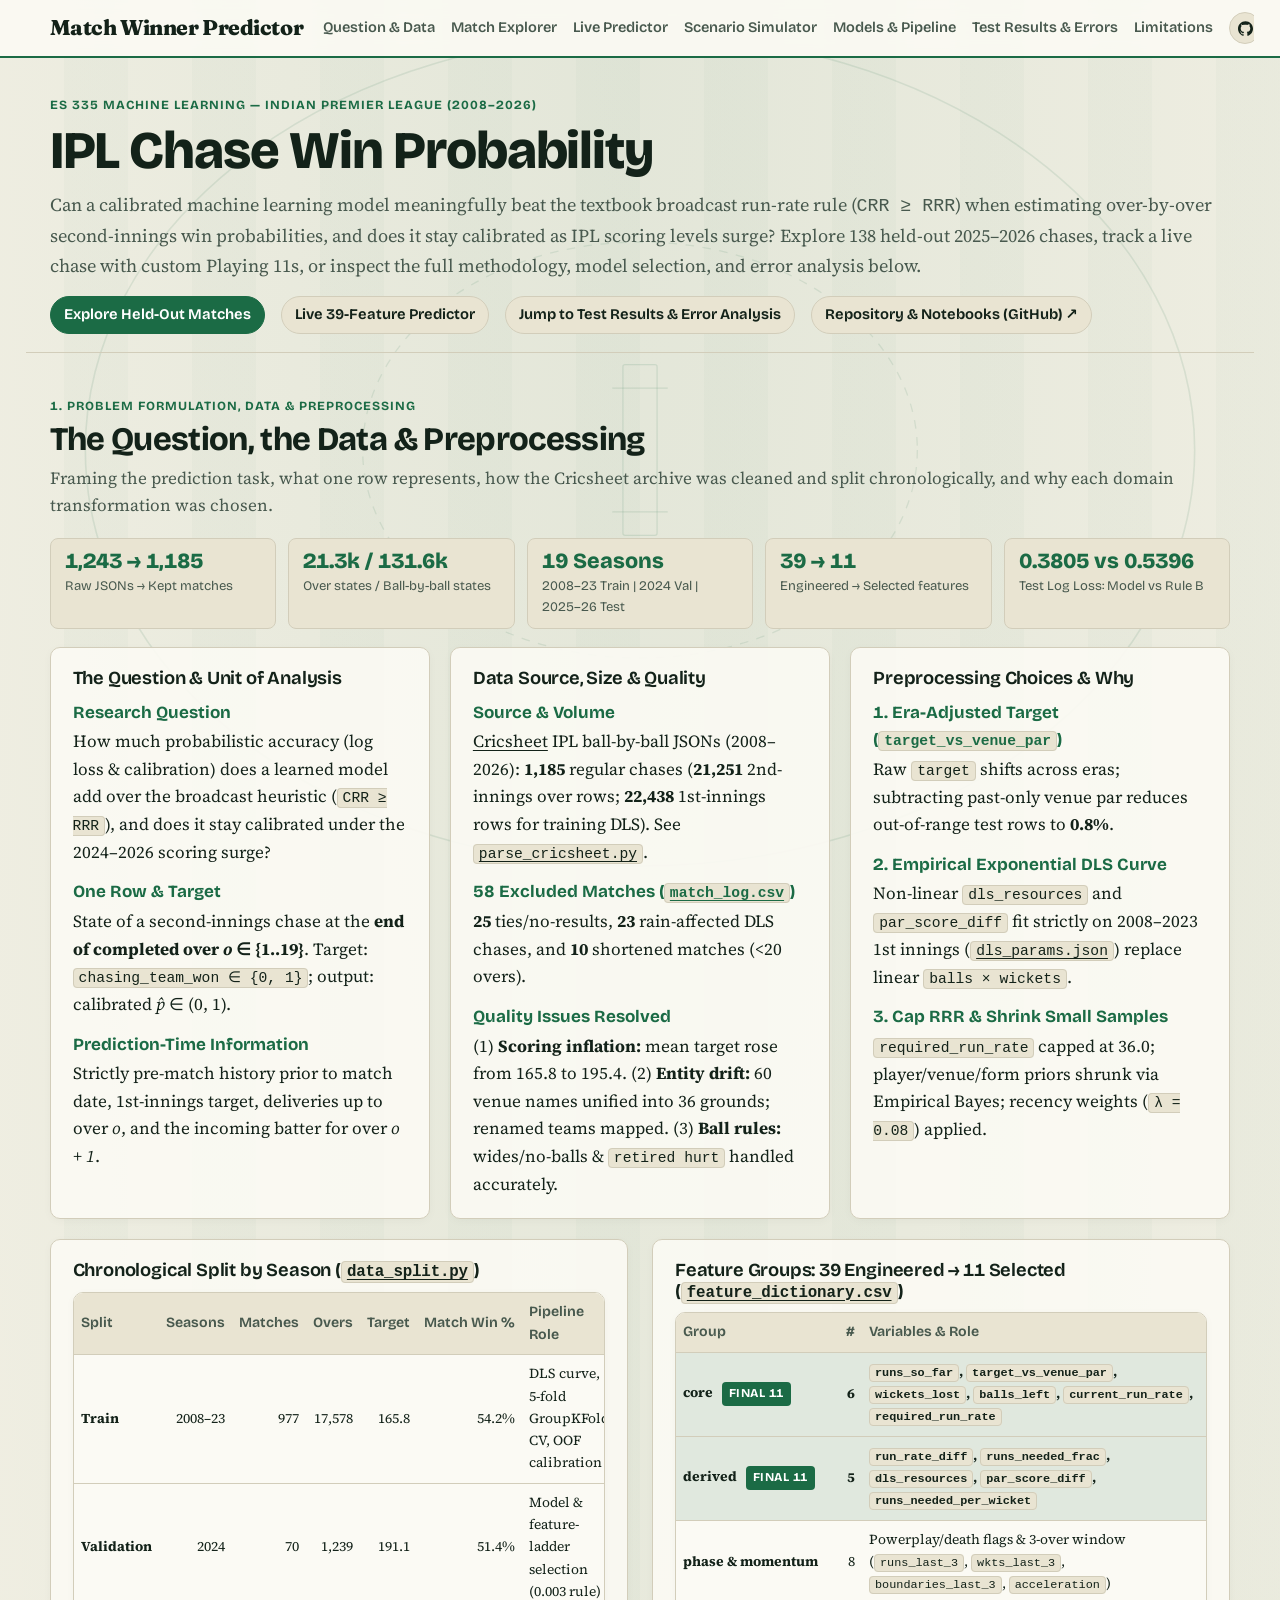
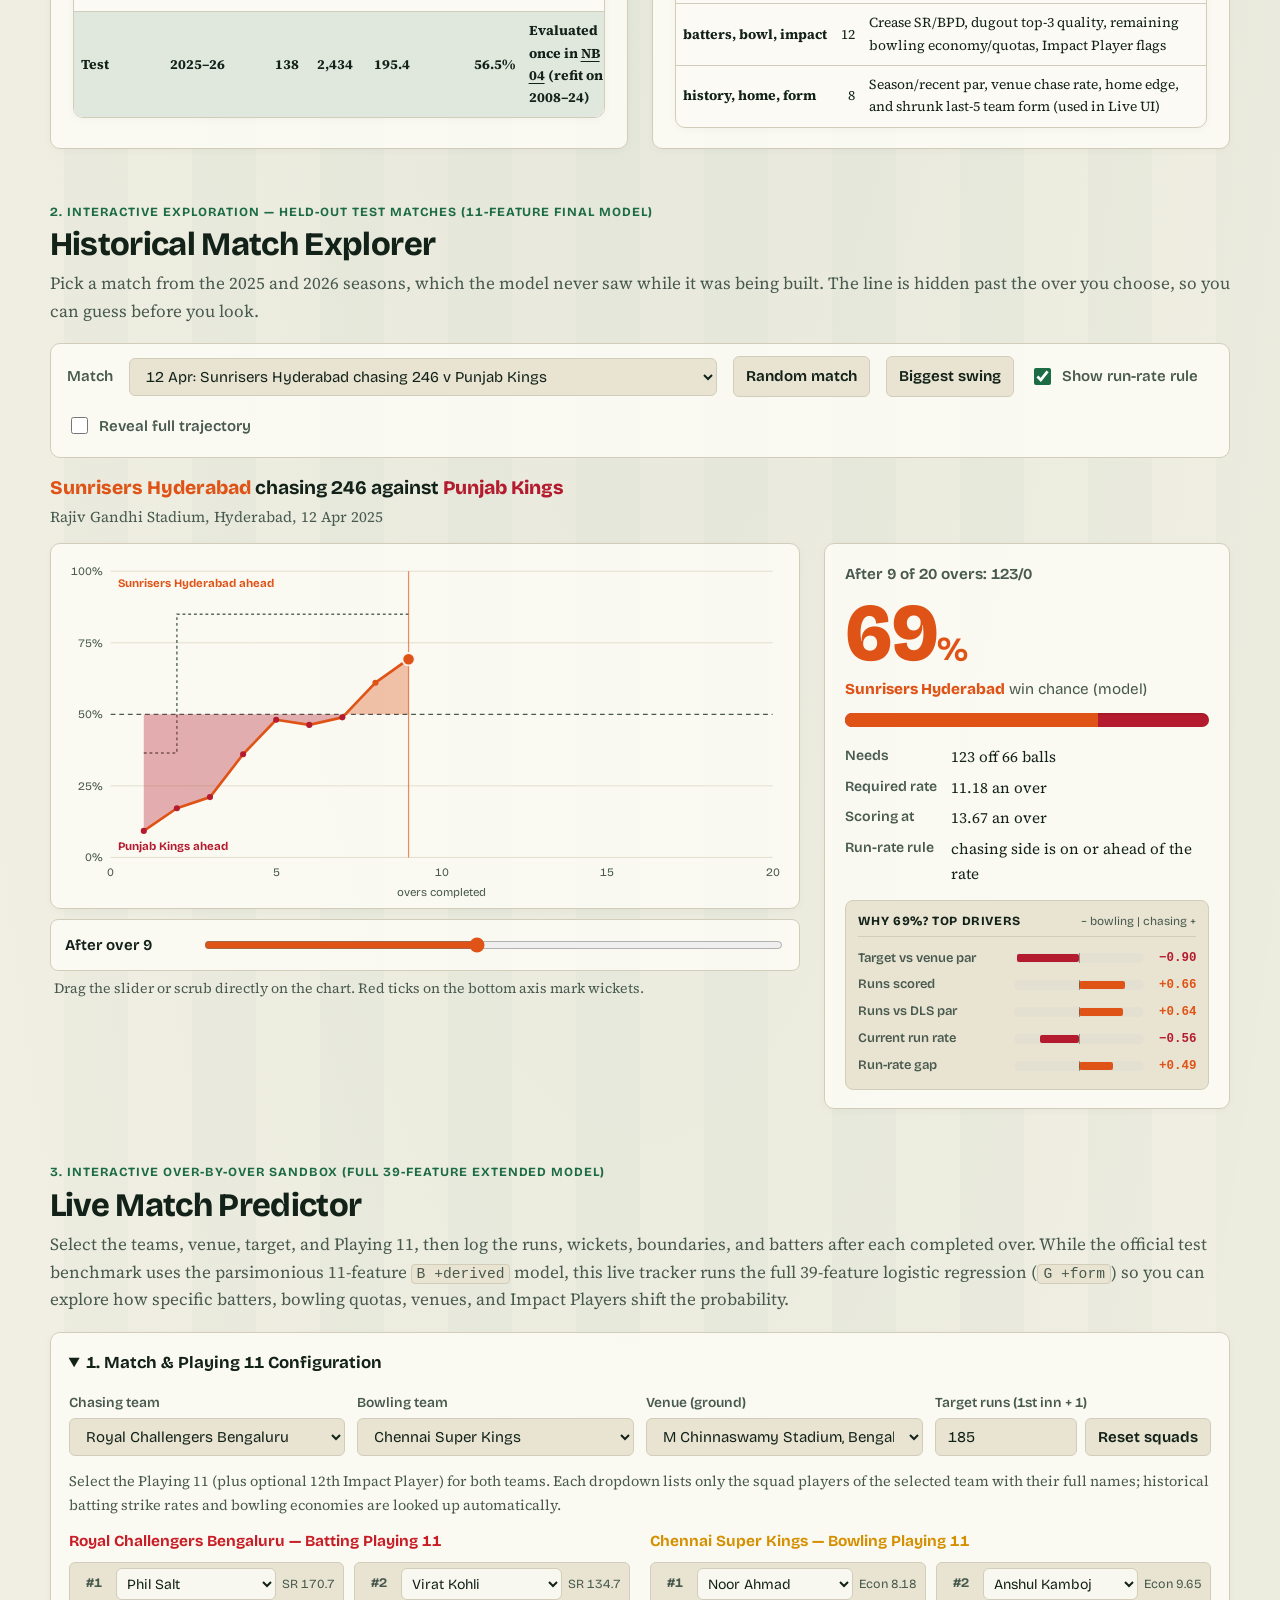
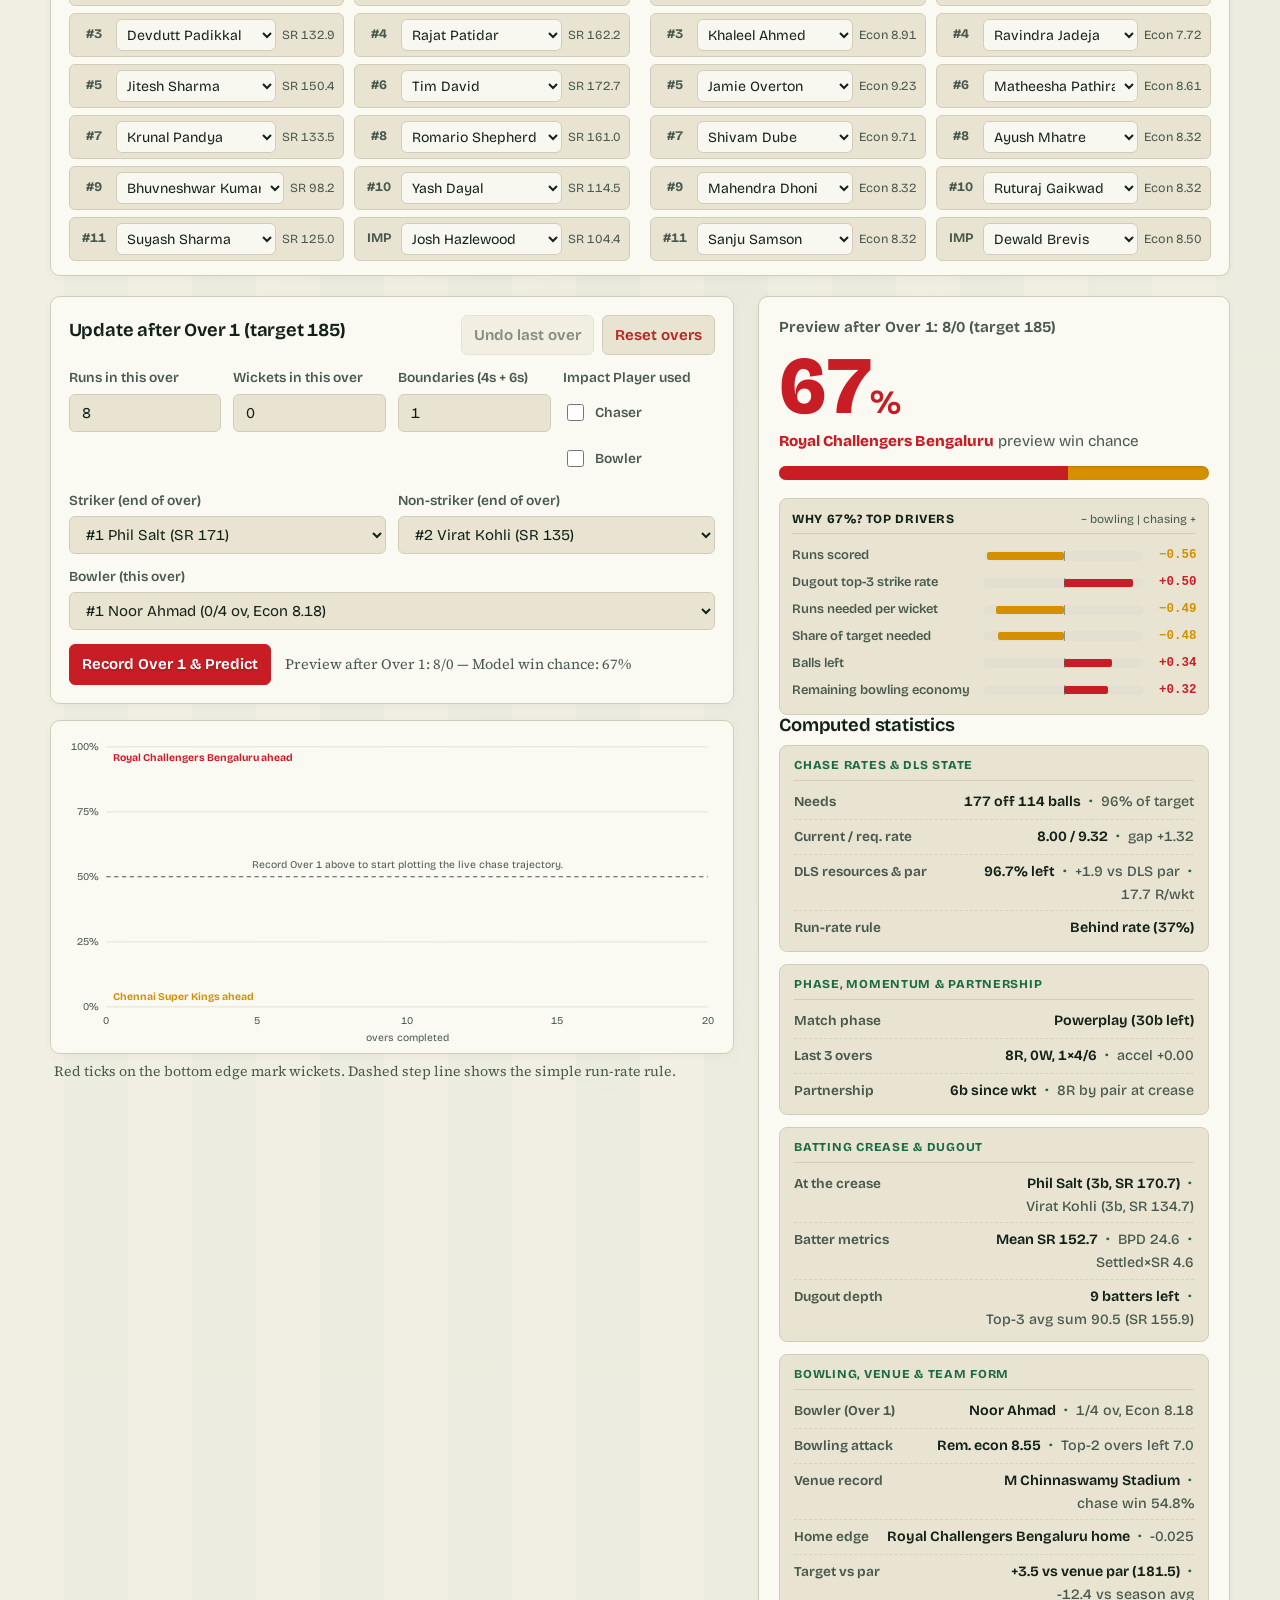
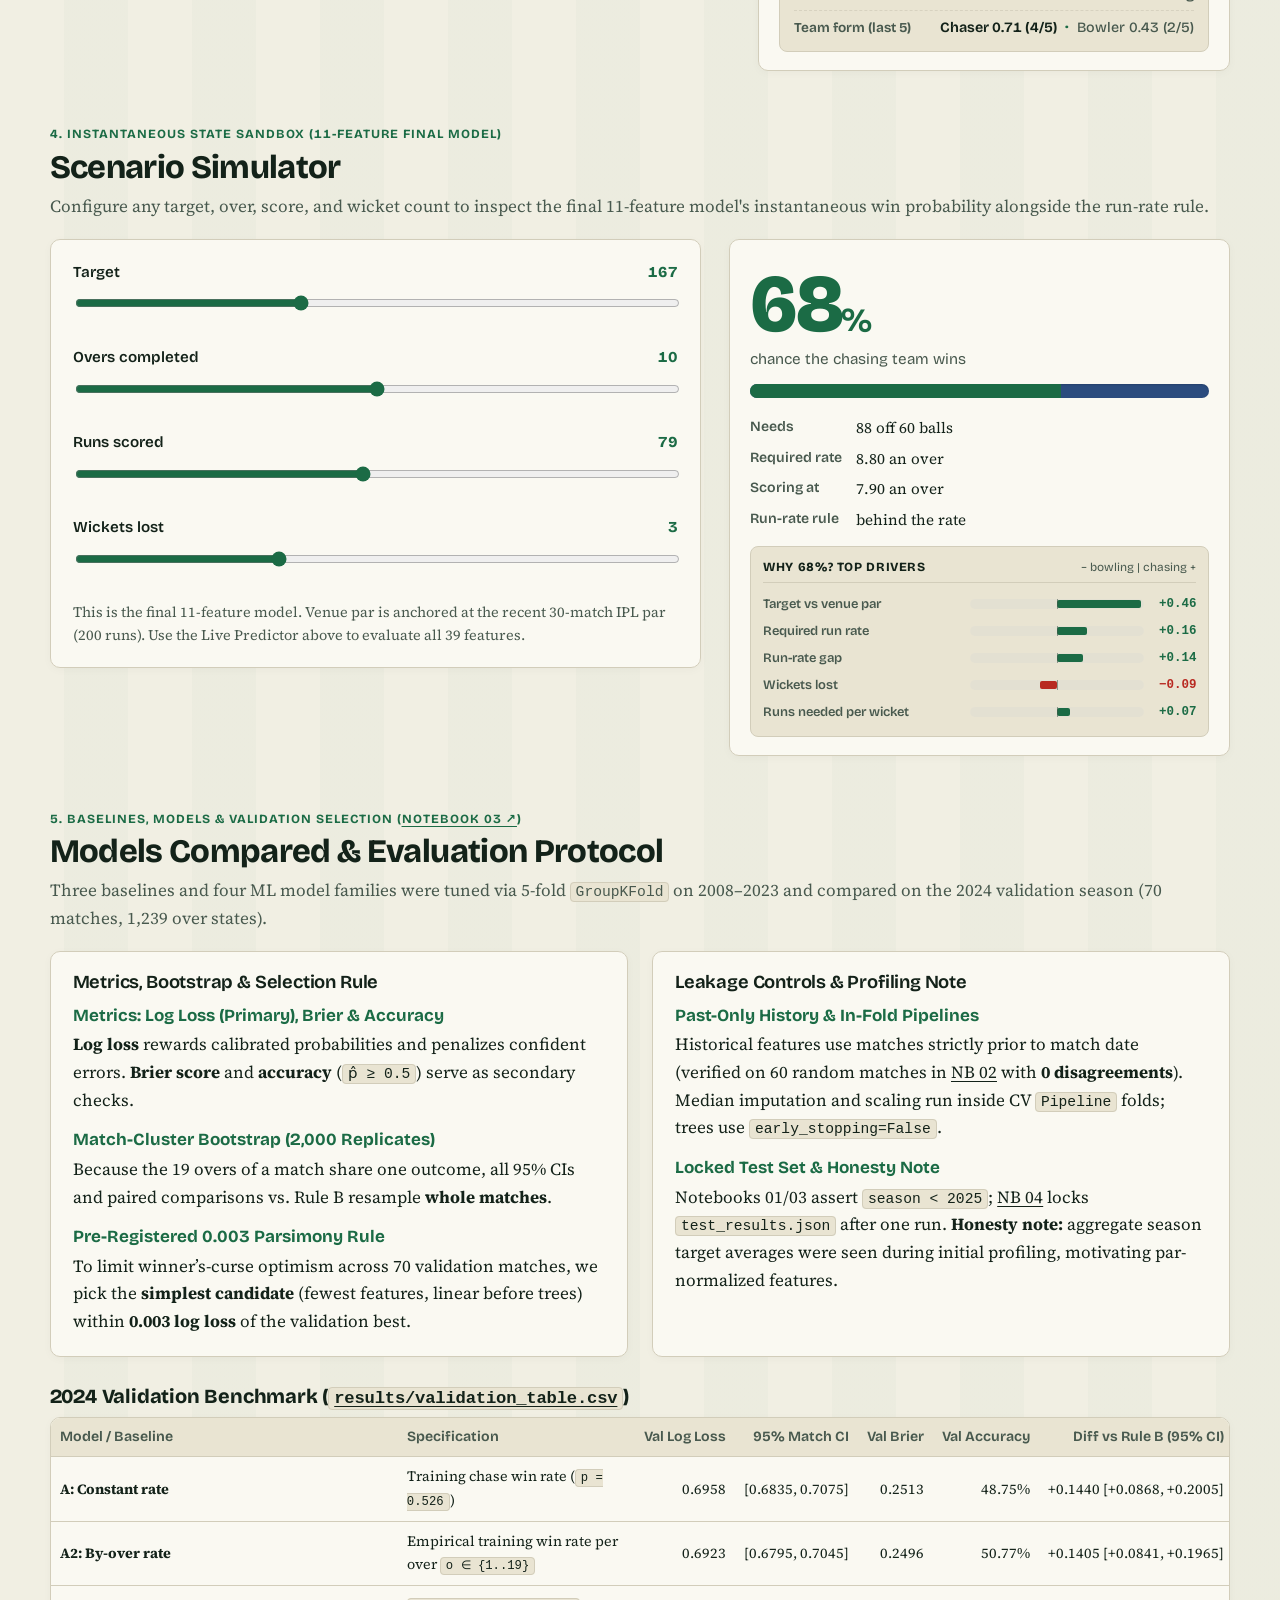
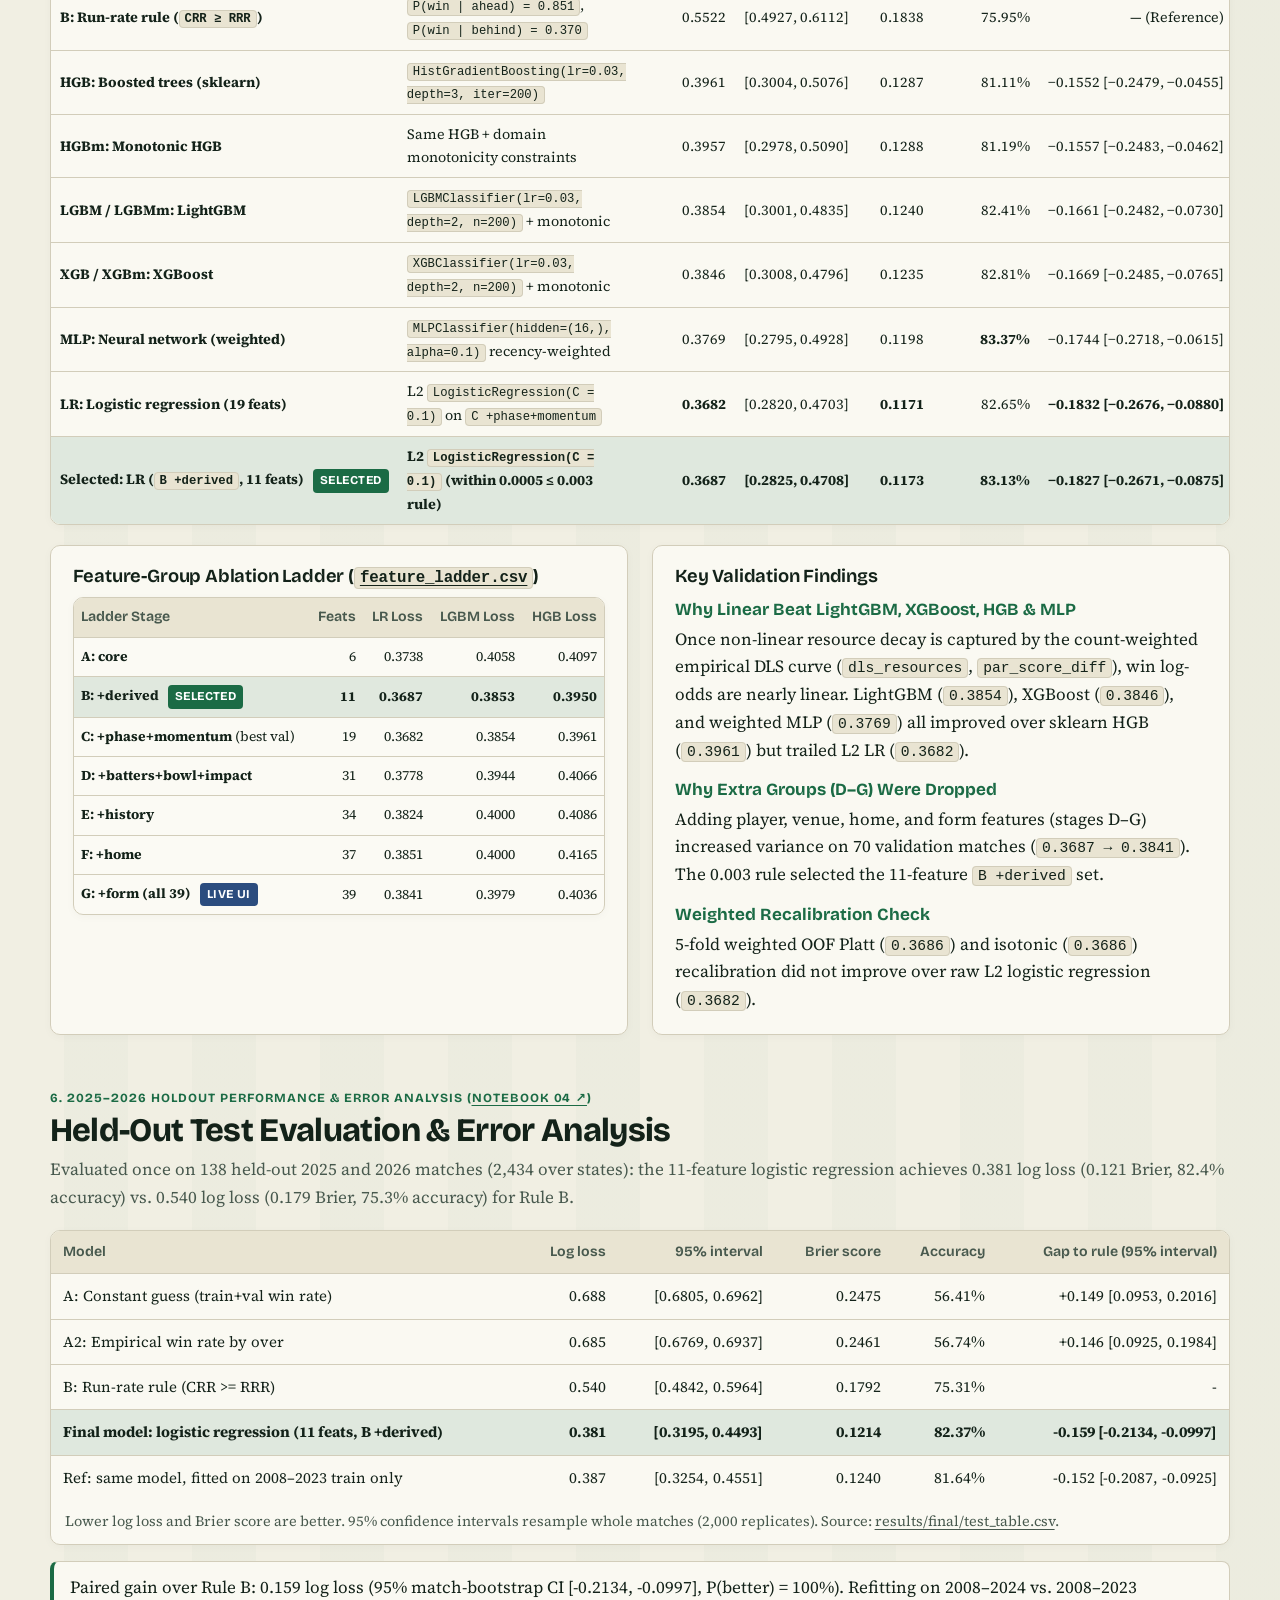
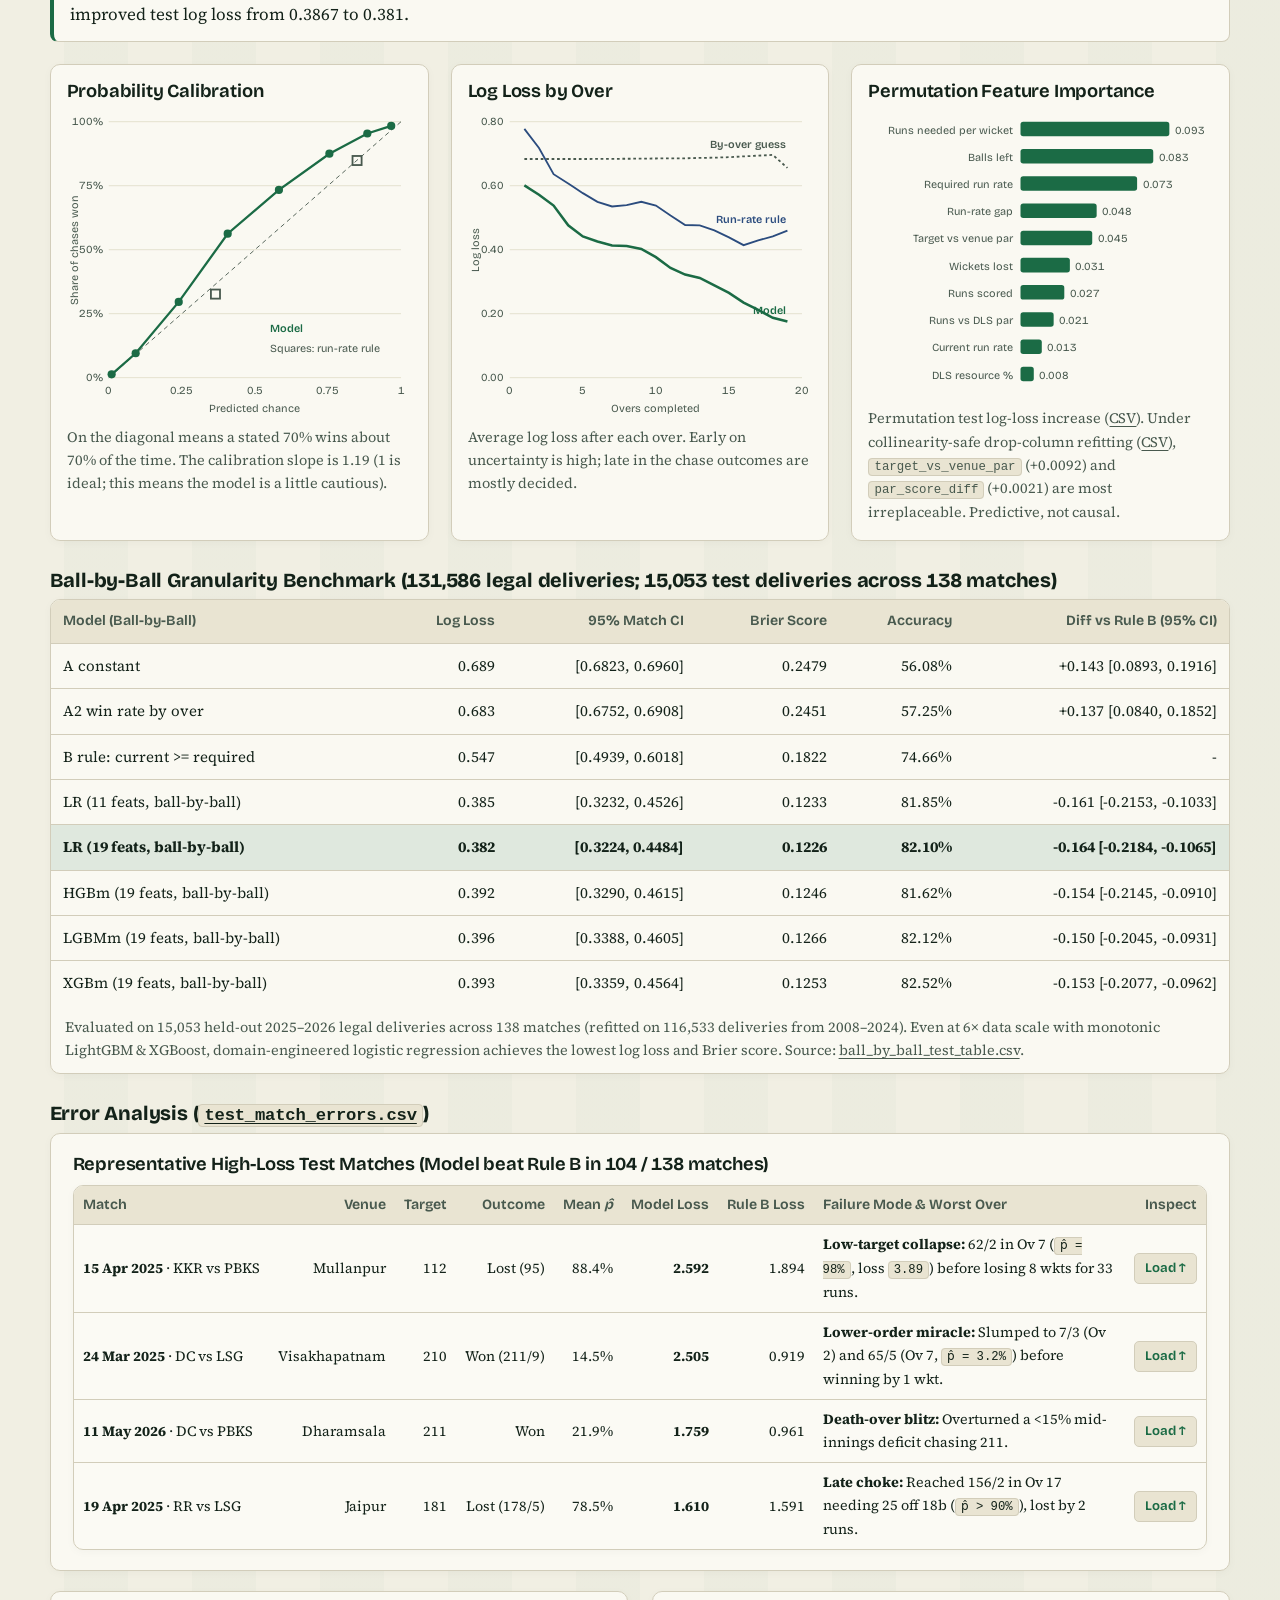
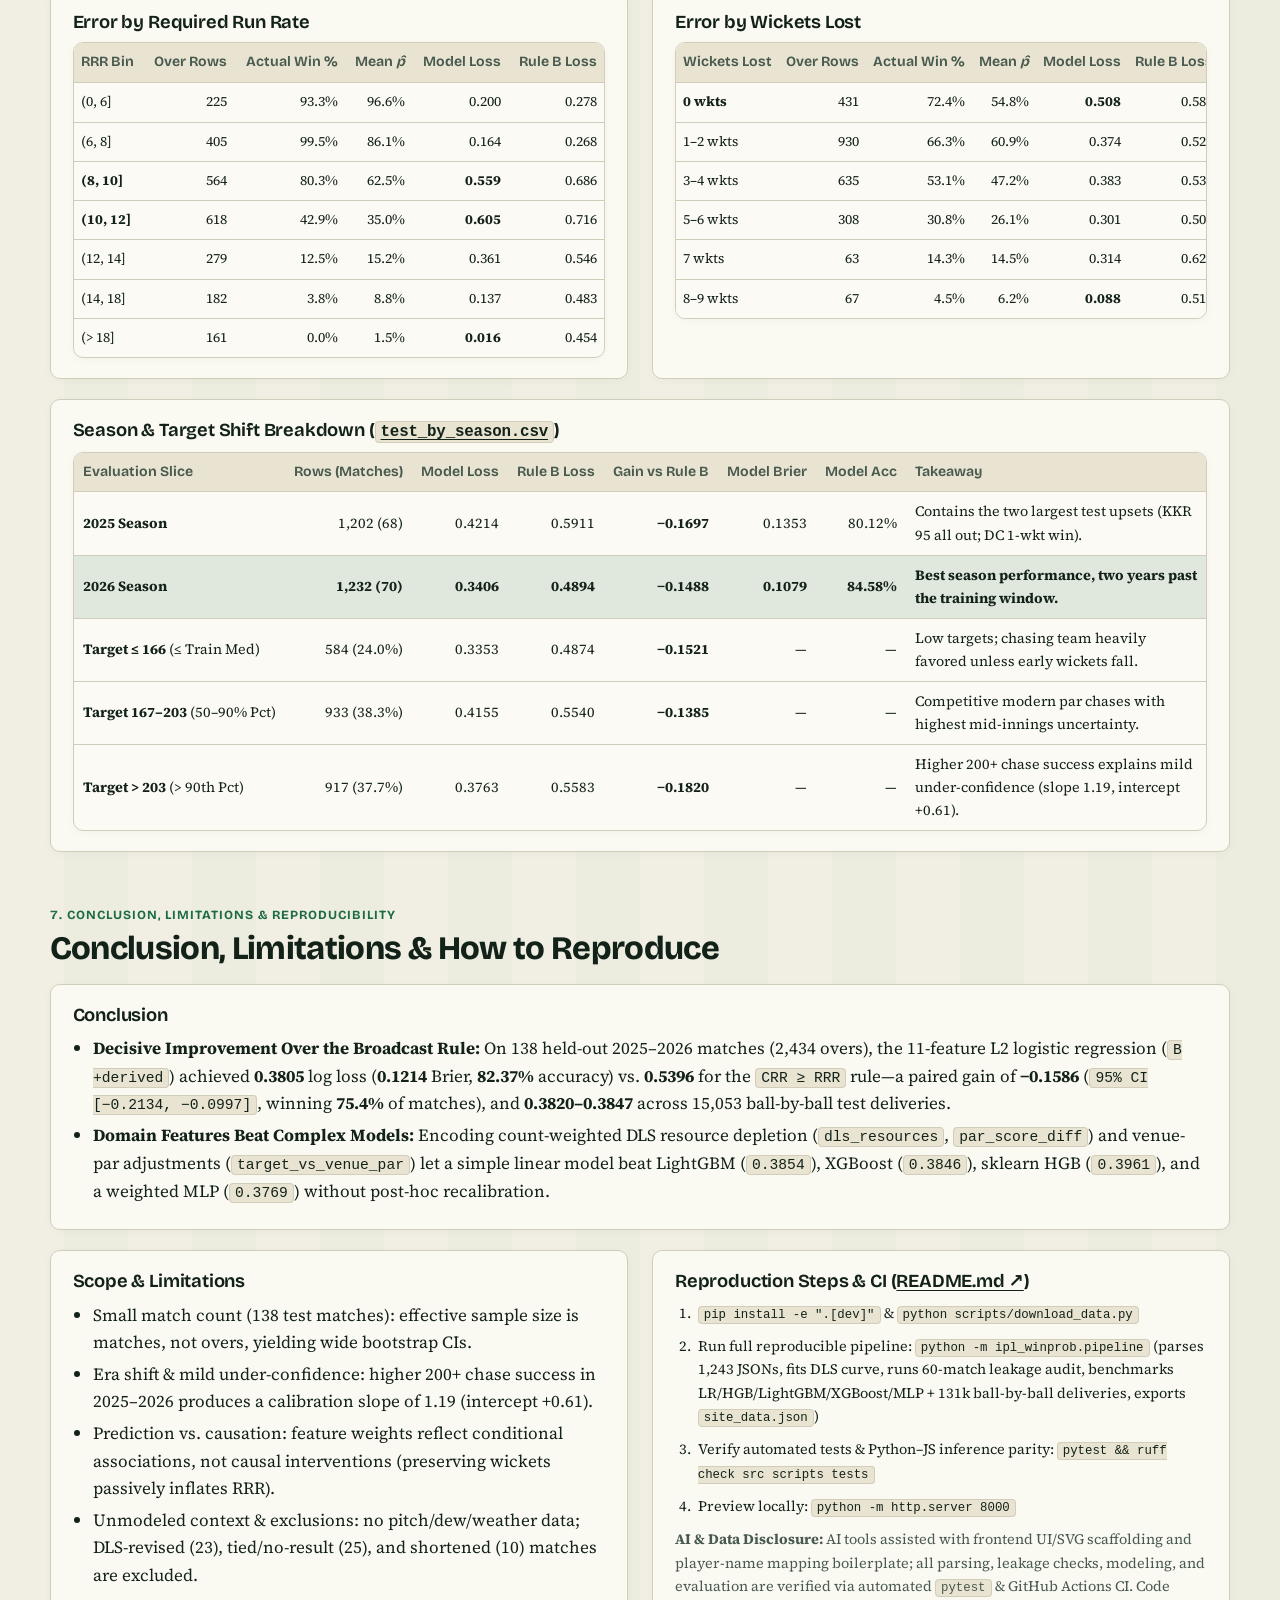
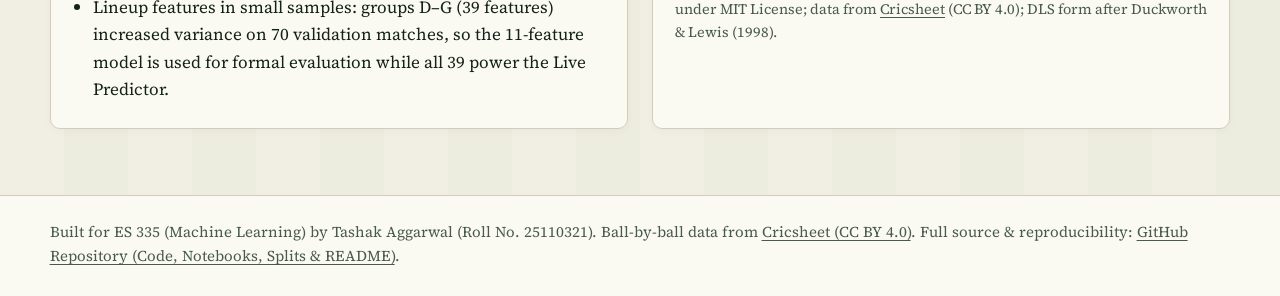
==== commit 904ce1cd: "bug fixes and major upgrades" ====
--- a/index.html
+++ b/index.html
@@ -74,10 +74,10 @@
 
     <div class="stat-chips" aria-label="Dataset summary statistics">
       <div class="stat-chip"><div class="chip-val">1,243 &rarr; 1,185</div><div class="chip-lbl">Raw JSONs &rarr; Kept matches</div></div>
-      <div class="stat-chip"><div class="chip-val">21,251</div><div class="chip-lbl">2nd-innings chase over rows</div></div>
+      <div class="stat-chip"><div class="chip-val">21.3k / 131.6k</div><div class="chip-lbl">Over states / Ball-by-ball states</div></div>
       <div class="stat-chip"><div class="chip-val">19 Seasons</div><div class="chip-lbl">2008–23 Train | 2024 Val | 2025–26 Test</div></div>
       <div class="stat-chip"><div class="chip-val">39 &rarr; 11</div><div class="chip-lbl">Engineered &rarr; Selected features</div></div>
-      <div class="stat-chip"><div class="chip-val">0.3815 vs 0.5396</div><div class="chip-lbl">Test Log Loss: Model vs Rule B</div></div>
+      <div class="stat-chip"><div class="chip-val">0.3805 vs 0.5396</div><div class="chip-lbl">Test Log Loss: Model vs Rule B</div></div>
     </div>
 
     <div class="grid-3">
@@ -130,7 +130,7 @@
                 <th scope="col">Matches</th>
                 <th scope="col">Overs</th>
                 <th scope="col">Target</th>
-                <th scope="col">Win %</th>
+                <th scope="col">Match Win %</th>
                 <th scope="col" class="wrap-cell">Pipeline Role</th>
               </tr>
             </thead>
@@ -474,53 +474,73 @@
             <td>&mdash;</td>
           </tr>
           <tr>
-            <td><b>HGB: Boosted trees</b></td>
-            <td class="wrap-cell"><span class="code-tag">HistGradientBoosting(lr=0.03, depth=2, iter=300)</span></td>
-            <td>0.3899</td>
-            <td>[0.2948, 0.5008]</td>
-            <td>0.1253</td>
-            <td>81.60%</td>
-            <td>&minus;0.1614 [&minus;0.2540, &minus;0.0529]</td>
-            <td>99.7%</td>
-          </tr>
-          <tr>
-            <td><b>HGBm: Monotonic trees</b></td>
+            <td><b>HGB: Boosted trees (sklearn)</b></td>
+            <td class="wrap-cell"><span class="code-tag">HistGradientBoosting(lr=0.03, depth=3, iter=200)</span></td>
+            <td>0.3961</td>
+            <td>[0.3004, 0.5076]</td>
+            <td>0.1287</td>
+            <td>81.11%</td>
+            <td>&minus;0.1552 [&minus;0.2479, &minus;0.0455]</td>
+            <td>99.6%</td>
+          </tr>
+          <tr>
+            <td><b>HGBm: Monotonic HGB</b></td>
             <td class="wrap-cell">Same HGB + domain monotonicity constraints</td>
-            <td>0.3901</td>
-            <td>[0.2944, 0.5019]</td>
-            <td>0.1253</td>
-            <td>81.68%</td>
-            <td>&minus;0.1612 [&minus;0.2550, &minus;0.0513]</td>
-            <td>99.7%</td>
-          </tr>
-          <tr>
-            <td><b>MLP: Neural network</b></td>
-            <td class="wrap-cell"><span class="code-tag">MLPClassifier(hidden=(16,), alpha=0.1)</span></td>
-            <td>0.3856</td>
-            <td>[0.2808, 0.5109]</td>
-            <td>0.1218</td>
+            <td>0.3957</td>
+            <td>[0.2978, 0.5090]</td>
+            <td>0.1288</td>
+            <td>81.19%</td>
+            <td>&minus;0.1557 [&minus;0.2483, &minus;0.0462]</td>
+            <td>99.6%</td>
+          </tr>
+          <tr>
+            <td><b>LGBM / LGBMm: LightGBM</b></td>
+            <td class="wrap-cell"><span class="code-tag">LGBMClassifier(lr=0.03, depth=2, n=200)</span> + monotonic</td>
+            <td>0.3854</td>
+            <td>[0.3001, 0.4835]</td>
+            <td>0.1240</td>
             <td>82.41%</td>
-            <td>&minus;0.1655 [&minus;0.2689, &minus;0.0387]</td>
-            <td>99.4%</td>
+            <td>&minus;0.1661 [&minus;0.2482, &minus;0.0730]</td>
+            <td><b>100.0%</b></td>
+          </tr>
+          <tr>
+            <td><b>XGB / XGBm: XGBoost</b></td>
+            <td class="wrap-cell"><span class="code-tag">XGBClassifier(lr=0.03, depth=2, n=200)</span> + monotonic</td>
+            <td>0.3846</td>
+            <td>[0.3008, 0.4796]</td>
+            <td>0.1235</td>
+            <td>82.81%</td>
+            <td>&minus;0.1669 [&minus;0.2485, &minus;0.0765]</td>
+            <td><b>100.0%</b></td>
+          </tr>
+          <tr>
+            <td><b>MLP: Neural network (weighted)</b></td>
+            <td class="wrap-cell"><span class="code-tag">MLPClassifier(hidden=(16,), alpha=0.1)</span> recency-weighted</td>
+            <td>0.3769</td>
+            <td>[0.2795, 0.4928]</td>
+            <td>0.1198</td>
+            <td><b>83.37%</b></td>
+            <td>&minus;0.1744 [&minus;0.2718, &minus;0.0615]</td>
+            <td>99.9%</td>
           </tr>
           <tr>
             <td><b>LR: Logistic regression (19 feats)</b></td>
-            <td class="wrap-cell">L2 <span class="code-tag">LogisticRegression(C = 0.3162)</span> on <span class="code-tag">C +phase+momentum</span></td>
-            <td><b>0.3690</b></td>
-            <td>[0.2827, 0.4714]</td>
-            <td><b>0.1174</b></td>
-            <td>82.49%</td>
-            <td><b>&minus;0.1825 [&minus;0.2672, &minus;0.0874]</b></td>
+            <td class="wrap-cell">L2 <span class="code-tag">LogisticRegression(C = 0.1)</span> on <span class="code-tag">C +phase+momentum</span></td>
+            <td><b>0.3682</b></td>
+            <td>[0.2820, 0.4703]</td>
+            <td><b>0.1171</b></td>
+            <td>82.65%</td>
+            <td><b>&minus;0.1832 [&minus;0.2676, &minus;0.0880]</b></td>
             <td><b>100.0%</b></td>
           </tr>
           <tr class="final">
             <td><b>Selected: LR (<span class="code-tag">B +derived</span>, 11 feats)</b> <span class="badge-selected">Selected</span></td>
-            <td class="wrap-cell">L2 <span class="code-tag">LogisticRegression(C = 0.3162)</span> (within 0.0007 &le; 0.003 rule)</td>
-            <td><b>0.3697</b></td>
-            <td>[0.2835, 0.4719]</td>
-            <td><b>0.1176</b></td>
-            <td><b>82.89%</b></td>
-            <td><b>&minus;0.1818 [&minus;0.2665, &minus;0.0868]</b></td>
+            <td class="wrap-cell">L2 <span class="code-tag">LogisticRegression(C = 0.1)</span> (within 0.0005 &le; 0.003 rule)</td>
+            <td><b>0.3687</b></td>
+            <td>[0.2825, 0.4708]</td>
+            <td><b>0.1173</b></td>
+            <td>83.13%</td>
+            <td><b>&minus;0.1827 [&minus;0.2671, &minus;0.0875]</b></td>
             <td><b>100.0%</b></td>
           </tr>
         </tbody>
@@ -537,7 +557,7 @@
                 <th scope="col">Ladder Stage</th>
                 <th scope="col">Feats</th>
                 <th scope="col">LR Loss</th>
-                <th scope="col">LR Acc</th>
+                <th scope="col">LGBM Loss</th>
                 <th scope="col">HGB Loss</th>
               </tr>
             </thead>
@@ -545,51 +565,51 @@
               <tr>
                 <td><b>A: core</b></td>
                 <td>6</td>
-                <td>0.3741</td>
-                <td>83.05%</td>
-                <td>0.4041</td>
+                <td>0.3738</td>
+                <td>0.4058</td>
+                <td>0.4097</td>
               </tr>
               <tr class="final">
                 <td><b>B: +derived</b> <span class="badge-selected">Selected</span></td>
                 <td><b>11</b></td>
-                <td><b>0.3697</b></td>
-                <td><b>82.89%</b></td>
-                <td><b>0.3895</b></td>
+                <td><b>0.3687</b></td>
+                <td><b>0.3853</b></td>
+                <td><b>0.3950</b></td>
               </tr>
               <tr>
                 <td><b>C: +phase+momentum</b> (best val)</td>
                 <td>19</td>
-                <td>0.3690</td>
-                <td>82.49%</td>
-                <td>0.3899</td>
+                <td>0.3682</td>
+                <td>0.3854</td>
+                <td>0.3961</td>
               </tr>
               <tr>
                 <td><b>D: +batters+bowl+impact</b></td>
                 <td>31</td>
-                <td>0.3789</td>
-                <td>82.73%</td>
-                <td>0.3971</td>
+                <td>0.3778</td>
+                <td>0.3944</td>
+                <td>0.4066</td>
               </tr>
               <tr>
                 <td><b>E: +history</b></td>
                 <td>34</td>
-                <td>0.3852</td>
-                <td>82.65%</td>
-                <td>0.4101</td>
+                <td>0.3824</td>
+                <td>0.4000</td>
+                <td>0.4086</td>
               </tr>
               <tr>
                 <td><b>F: +home</b></td>
                 <td>37</td>
-                <td>0.3877</td>
-                <td>82.49%</td>
-                <td>0.4123</td>
+                <td>0.3851</td>
+                <td>0.4000</td>
+                <td>0.4165</td>
               </tr>
               <tr>
                 <td><b>G: +form (all 39)</b> <span class="badge-live">Live UI</span></td>
                 <td>39</td>
-                <td>0.3866</td>
-                <td>82.57%</td>
-                <td>0.4001</td>
+                <td>0.3841</td>
+                <td>0.3979</td>
+                <td>0.4036</td>
               </tr>
             </tbody>
           </table>
@@ -599,12 +619,12 @@
       <div class="card-panel">
         <h3>Key Validation Findings</h3>
         <dl class="plain">
-          <dt>Why Linear Beat Boosted Trees &amp; MLP</dt>
-          <dd>Once non-linear resource decay is captured by the empirical DLS curve (<span class="code-tag">dls_resources</span>, <span class="code-tag">par_score_diff</span>), the log-odds of winning are nearly linear. Axis-aligned tree splits create step-function jumps and overfit match noise.</dd>
+          <dt>Why Linear Beat LightGBM, XGBoost, HGB &amp; MLP</dt>
+          <dd>Once non-linear resource decay is captured by the count-weighted empirical DLS curve (<span class="code-tag">dls_resources</span>, <span class="code-tag">par_score_diff</span>), win log-odds are nearly linear. LightGBM (<span class="code-tag">0.3854</span>), XGBoost (<span class="code-tag">0.3846</span>), and weighted MLP (<span class="code-tag">0.3769</span>) all improved over sklearn HGB (<span class="code-tag">0.3961</span>) but trailed L2 LR (<span class="code-tag">0.3682</span>).</dd>
           <dt>Why Extra Groups (D–G) Were Dropped</dt>
-          <dd>Adding player, venue, home, and form features (stages D–G) increased variance on 70 validation matches (<span class="code-tag">0.3697 &rarr; 0.3866</span>). The 0.003 rule selected the 11-feature <span class="code-tag">B +derived</span> set.</dd>
-          <dt>Recalibration Check</dt>
-          <dd>5-fold out-of-fold Platt (<span class="code-tag">0.3695</span>) and isotonic (<span class="code-tag">0.3707</span>) recalibration did not improve over raw L2 logistic regression (<span class="code-tag">0.3690</span>).</dd>
+          <dd>Adding player, venue, home, and form features (stages D–G) increased variance on 70 validation matches (<span class="code-tag">0.3687 &rarr; 0.3841</span>). The 0.003 rule selected the 11-feature <span class="code-tag">B +derived</span> set.</dd>
+          <dt>Weighted Recalibration Check</dt>
+          <dd>5-fold weighted OOF Platt (<span class="code-tag">0.3686</span>) and isotonic (<span class="code-tag">0.3686</span>) recalibration did not improve over raw L2 logistic regression (<span class="code-tag">0.3682</span>).</dd>
         </dl>
       </div>
     </div>
@@ -627,8 +647,11 @@
       <figure><h3>Log Loss by Over</h3><svg id="byover" role="img" viewBox="0 0 380 340" aria-label="Log loss by over"></svg>
         <figcaption>Average log loss after each over. Early on uncertainty is high; late in the chase outcomes are mostly decided.</figcaption></figure>
       <figure><h3>Permutation Feature Importance</h3><svg id="imp" role="img" viewBox="0 0 380 340" aria-label="Feature importance"></svg>
-        <figcaption>Increase in test log loss when permuted (<a href="https://github.com/tashakaggarwal/es335-2026/blob/main/results/final/test_permutation_importance.csv" target="_blank" rel="noopener">CSV</a>). Reflects conditional predictive association, not causation.</figcaption></figure>
-    </div>
+        <figcaption>Permutation test log-loss increase (<a href="https://github.com/tashakaggarwal/es335-2026/blob/main/results/final/test_permutation_importance.csv" target="_blank" rel="noopener">CSV</a>). Under collinearity-safe drop-column refitting (<a href="https://github.com/tashakaggarwal/es335-2026/blob/main/results/final/test_drop_column_importance.csv" target="_blank" rel="noopener">CSV</a>), <span class="code-tag">target_vs_venue_par</span> (+0.0092) and <span class="code-tag">par_score_diff</span> (+0.0021) are most irreplaceable. Predictive, not causal.</figcaption></figure>
+    </div>
+
+    <h3 class="sub-heading" id="ball-bench-meta">Ball-by-Ball Granularity &amp; Modern GBDT Benchmark (131,586 Legal Deliveries)</h3>
+    <div class="table-scroll"><table id="ball-results-table"><caption class="note" style="text-align:left;padding:10px 14px;caption-side:bottom">Evaluated on 15,053 held-out 2025–2026 legal deliveries across 138 matches (refitted on 116,533 deliveries from 2008–2024). Even at 6&times; data scale with monotonic LightGBM &amp; XGBoost, domain-engineered logistic regression achieves the lowest log loss and Brier score. Source: <a href="https://github.com/tashakaggarwal/es335-2026/blob/main/results/final/ball_by_ball_test_table.csv" target="_blank" rel="noopener">ball_by_ball_test_table.csv</a>.</caption></table></div>
 
     <!-- ERROR ANALYSIS SUBSECTION -->
     <h3 class="sub-heading">Error Analysis (<a href="https://github.com/tashakaggarwal/es335-2026/blob/main/results/final/test_match_errors.csv" target="_blank" rel="noopener"><span class="code-tag">test_match_errors.csv</span></a>)</h3>
@@ -774,21 +797,21 @@
             <tr>
               <td><b>2025 Season</b></td>
               <td>1,202 (68)</td>
-              <td>0.4211</td>
+              <td>0.4214</td>
               <td>0.5911</td>
-              <td><b>&minus;0.1700</b></td>
-              <td>0.1352</td>
-              <td>79.95%</td>
+              <td><b>&minus;0.1697</b></td>
+              <td>0.1353</td>
+              <td>80.12%</td>
               <td class="wrap-cell">Contains the two largest test upsets (KKR 95 all out; DC 1-wkt win).</td>
             </tr>
             <tr class="final">
               <td><b>2026 Season</b></td>
               <td>1,232 (70)</td>
-              <td><b>0.3428</b></td>
+              <td><b>0.3406</b></td>
               <td>0.4894</td>
-              <td><b>&minus;0.1466</b></td>
-              <td><b>0.1088</b></td>
-              <td><b>84.09%</b></td>
+              <td><b>&minus;0.1488</b></td>
+              <td><b>0.1079</b></td>
+              <td><b>84.58%</b></td>
               <td class="wrap-cell">Best season performance, two years past the training window.</td>
             </tr>
             <tr>
@@ -839,8 +862,8 @@
     <div class="card-panel" style="margin-bottom:20px">
       <h3>Conclusion</h3>
       <ul class="tight">
-        <li><b>Decisive Improvement Over the Broadcast Rule:</b> On 138 held-out 2025–2026 matches (2,434 overs), the 11-feature L2 logistic regression (<span class="code-tag">B +derived</span>) achieved <b>0.3815</b> log loss (<b>0.1219</b> Brier, <b>82.05%</b> accuracy) vs. <b>0.5396</b> for the <span class="code-tag">CRR &ge; RRR</span> rule—a paired gain of <b>&minus;0.1576</b> (<span class="code-tag">95% CI [&minus;0.2126, &minus;0.0985]</span>, winning <b>75.4%</b> of matches).</li>
-        <li><b>Domain Features Beat Complex Models:</b> Encoding non-linear DLS resource depletion (<span class="code-tag">dls_resources</span>, <span class="code-tag">par_score_diff</span>) and venue-par adjustments (<span class="code-tag">target_vs_venue_par</span>) let a simple linear model beat boosted trees (<span class="code-tag">0.3899</span>) and an MLP (<span class="code-tag">0.3856</span>) without post-hoc recalibration.</li>
+        <li><b>Decisive Improvement Over the Broadcast Rule:</b> On 138 held-out 2025–2026 matches (2,434 overs), the 11-feature L2 logistic regression (<span class="code-tag">B +derived</span>) achieved <b>0.3805</b> log loss (<b>0.1214</b> Brier, <b>82.37%</b> accuracy) vs. <b>0.5396</b> for the <span class="code-tag">CRR &ge; RRR</span> rule—a paired gain of <b>&minus;0.1586</b> (<span class="code-tag">95% CI [&minus;0.2134, &minus;0.0997]</span>, winning <b>75.4%</b> of matches), and <b>0.3820–0.3847</b> across 15,053 ball-by-ball test deliveries.</li>
+        <li><b>Domain Features Beat Complex Models:</b> Encoding count-weighted DLS resource depletion (<span class="code-tag">dls_resources</span>, <span class="code-tag">par_score_diff</span>) and venue-par adjustments (<span class="code-tag">target_vs_venue_par</span>) let a simple linear model beat LightGBM (<span class="code-tag">0.3854</span>), XGBoost (<span class="code-tag">0.3846</span>), sklearn HGB (<span class="code-tag">0.3961</span>), and a weighted MLP (<span class="code-tag">0.3769</span>) without post-hoc recalibration.</li>
       </ul>
     </div>
 
@@ -850,15 +873,14 @@
         <ul class="tight" id="limits-list"></ul>
       </div>
       <div class="card-panel">
-        <h3>Reproduction Steps &amp; Disclosure (<a href="https://github.com/tashakaggarwal/es335-2026/blob/main/README.md" target="_blank" rel="noopener">README.md ↗</a>)</h3>
+        <h3>Reproduction Steps &amp; CI (<a href="https://github.com/tashakaggarwal/es335-2026/blob/main/README.md" target="_blank" rel="noopener">README.md ↗</a>)</h3>
         <ol class="steps" style="font-size:0.9rem;margin-bottom:10px">
-          <li><span class="code-tag">pip install -r requirements.txt</span></li>
-          <li><span class="code-tag">python scripts/parse_cricsheet.py data/raw --out data/parsed/overs.csv</span></li>
-          <li>Run <a href="https://github.com/tashakaggarwal/es335-2026/blob/main/notebooks/02_features.ipynb" target="_blank" rel="noopener"><span class="code-tag">notebooks/02_features.ipynb</span></a>, then <span class="code-tag">python scripts/data_split.py</span></li>
-          <li>Run <a href="https://github.com/tashakaggarwal/es335-2026/blob/main/notebooks/01_eda.ipynb" target="_blank" rel="noopener"><span class="code-tag">01_eda</span></a> &amp; <a href="https://github.com/tashakaggarwal/es335-2026/blob/main/notebooks/03_baselines_and_models.ipynb" target="_blank" rel="noopener"><span class="code-tag">03_baselines_and_models</span></a> &rarr; writes <span class="code-tag">model_selection.json</span></li>
-          <li>Run <a href="https://github.com/tashakaggarwal/es335-2026/blob/main/notebooks/04_final_test.ipynb" target="_blank" rel="noopener"><span class="code-tag">04_final_test</span></a> (locks <span class="code-tag">test_results.json</span>) &amp; <a href="https://github.com/tashakaggarwal/es335-2026/blob/main/notebooks/05_export_site_data.ipynb" target="_blank" rel="noopener"><span class="code-tag">05_export_site_data</span></a>, then serve via <span class="code-tag">python -m http.server 8000</span></li>
+          <li><span class="code-tag">pip install -e ".[dev]"</span> &amp; <span class="code-tag">python scripts/download_data.py</span></li>
+          <li>Run full reproducible pipeline: <span class="code-tag">python -m ipl_winprob.pipeline</span> (parses 1,243 JSONs, fits DLS curve, runs 60-match leakage audit, benchmarks LR/HGB/LightGBM/XGBoost/MLP + 131k ball-by-ball deliveries, exports <span class="code-tag">site_data.json</span>)</li>
+          <li>Verify automated tests &amp; Python&ndash;JS inference parity: <span class="code-tag">pytest &amp;&amp; ruff check src scripts tests</span></li>
+          <li>Preview locally: <span class="code-tag">python -m http.server 8000</span></li>
         </ol>
-        <p class="note"><b>AI &amp; Data Disclosure:</b> AI tools assisted with frontend UI/SVG scaffolding and player-name mapping boilerplate; all parsing, leakage checks, modeling, and evaluation were verified independently. Data from <a href="https://cricsheet.org/" target="_blank" rel="noopener">Cricsheet</a> (CC BY 4.0); DLS form after Duckworth &amp; Lewis (1998).</p>
+        <p class="note"><b>AI &amp; Data Disclosure:</b> AI tools assisted with frontend UI/SVG scaffolding and player-name mapping boilerplate; all parsing, leakage checks, modeling, and evaluation are verified via automated <span class="code-tag">pytest</span> &amp; GitHub Actions CI. Code under MIT License; data from <a href="https://cricsheet.org/" target="_blank" rel="noopener">Cricsheet</a> (CC BY 4.0); DLS form after Duckworth &amp; Lewis (1998).</p>
       </div>
     </div>
   </div>
@@ -869,6 +891,7 @@
   <div class="wrap" id="footer"></div>
 </footer>
 
+<script src="site/inference.js"></script>
 <script src="site/app.js"></script>
 </body>
 </html>
--- a/site/style.css
+++ b/site/style.css
@@ -632,3 +632,80 @@
   border: 1px solid var(--line);
 }
 
+/* Real-time exact linear Shapley feature attribution bars */
+.attrib-box {
+  margin-top: 14px;
+  padding: 10px 12px;
+  background: var(--pitch);
+  border: 1px solid var(--line);
+  border-radius: 8px;
+}
+.attrib-head {
+  display: flex;
+  justify-content: space-between;
+  align-items: baseline;
+  gap: 8px;
+  margin-bottom: 8px;
+  padding-bottom: 4px;
+  border-bottom: 1px solid var(--line);
+}
+.attrib-title {
+  font-family: var(--display);
+  font-weight: 750;
+  font-size: 0.78rem;
+  text-transform: uppercase;
+  letter-spacing: 0.05em;
+  color: var(--ink);
+}
+.attrib-sub {
+  font-family: var(--display);
+  font-size: 0.74rem;
+  color: var(--ink-soft);
+}
+.attrib-row {
+  display: grid;
+  grid-template-columns: minmax(110px, 1.25fr) minmax(85px, 1.1fr) 44px;
+  align-items: center;
+  gap: 8px;
+  padding: 3px 0;
+}
+.attrib-lbl {
+  font-family: var(--display);
+  font-size: 0.81rem;
+  font-weight: 600;
+  color: var(--ink-soft);
+  white-space: nowrap;
+  overflow: hidden;
+  text-overflow: ellipsis;
+}
+.attrib-track {
+  position: relative;
+  height: 10px;
+  background: color-mix(in srgb, var(--line) 55%, var(--paper));
+  border-radius: 999px;
+  overflow: hidden;
+}
+.attrib-zero {
+  position: absolute;
+  left: 50%;
+  top: 0;
+  bottom: 0;
+  width: 1px;
+  background: var(--ink-soft);
+  opacity: 0.55;
+  z-index: 2;
+}
+.attrib-bar {
+  position: absolute;
+  top: 1px;
+  bottom: 1px;
+  border-radius: 2px;
+  transition: width 0.16s ease, left 0.16s ease;
+}
+.attrib-val {
+  font-family: ui-monospace, SFMono-Regular, Menlo, Consolas, monospace;
+  font-size: 0.78rem;
+  font-weight: 700;
+  text-align: right;
+}
+
